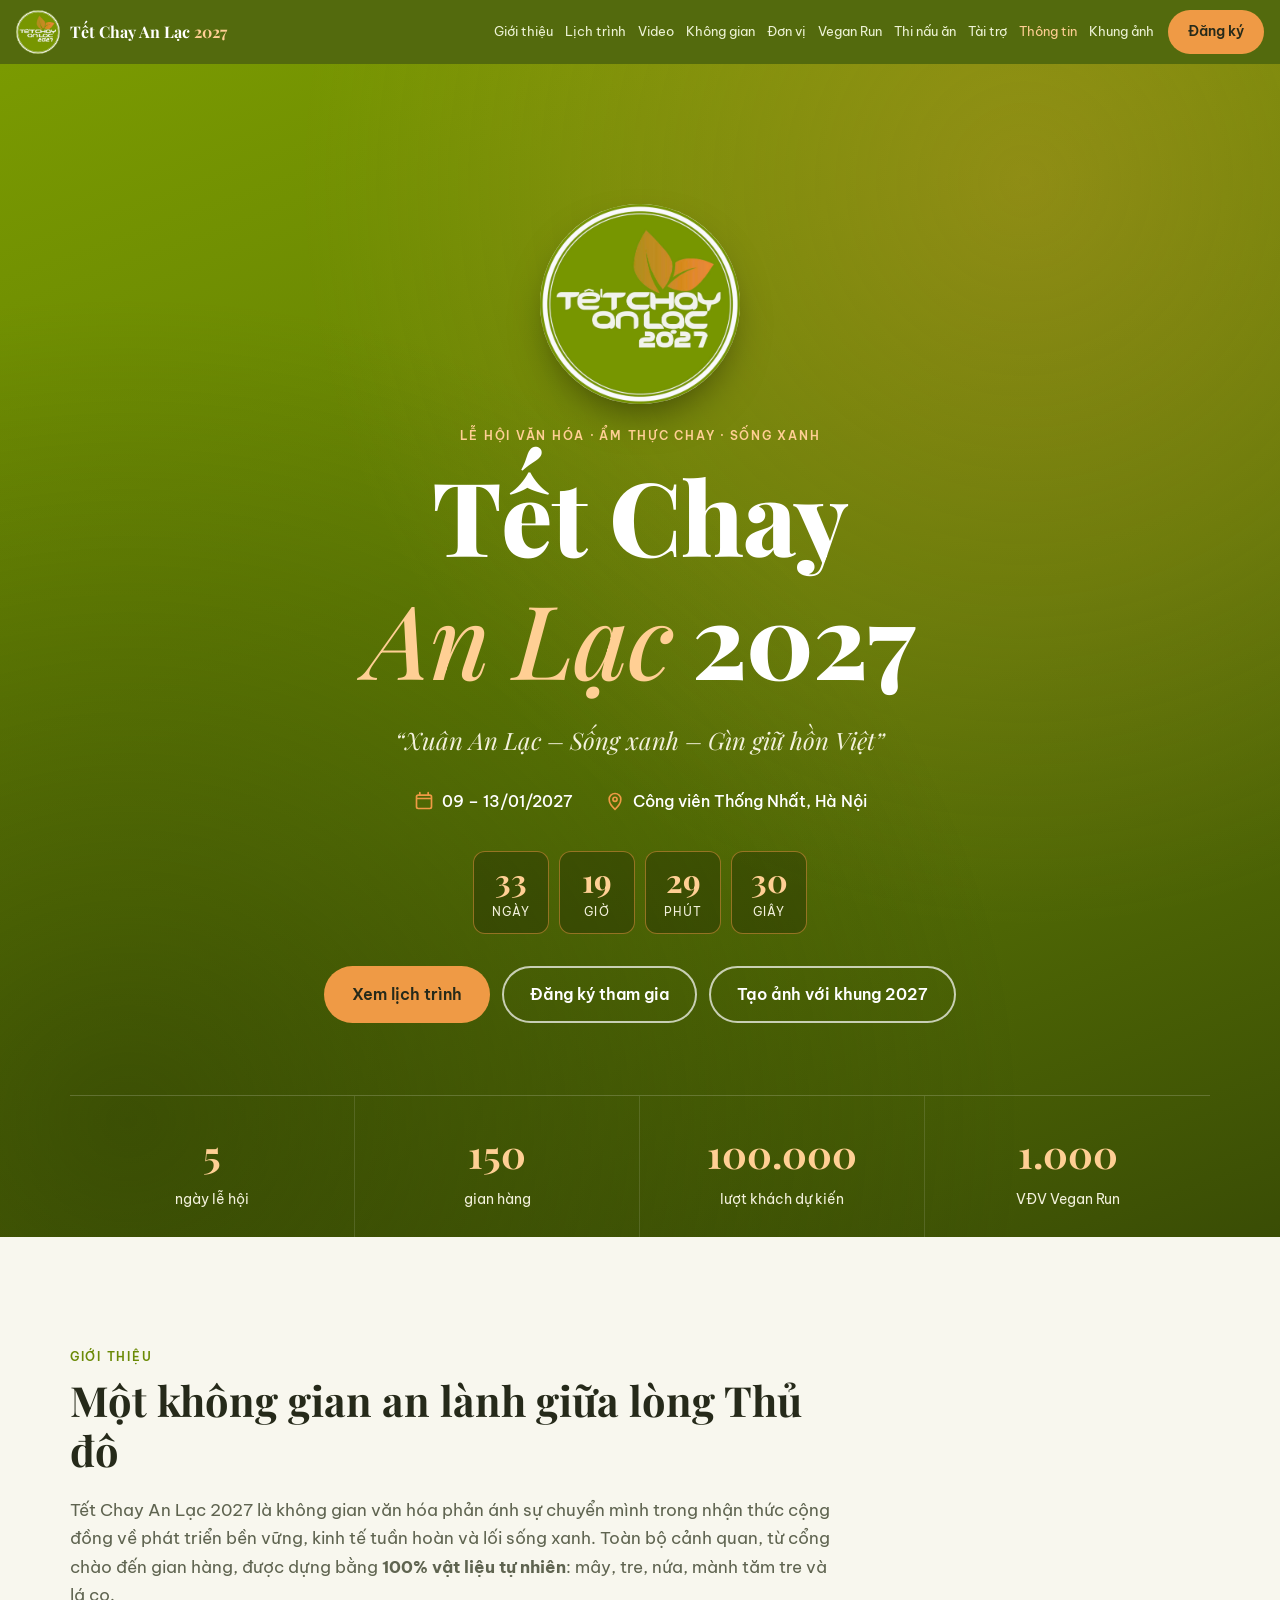
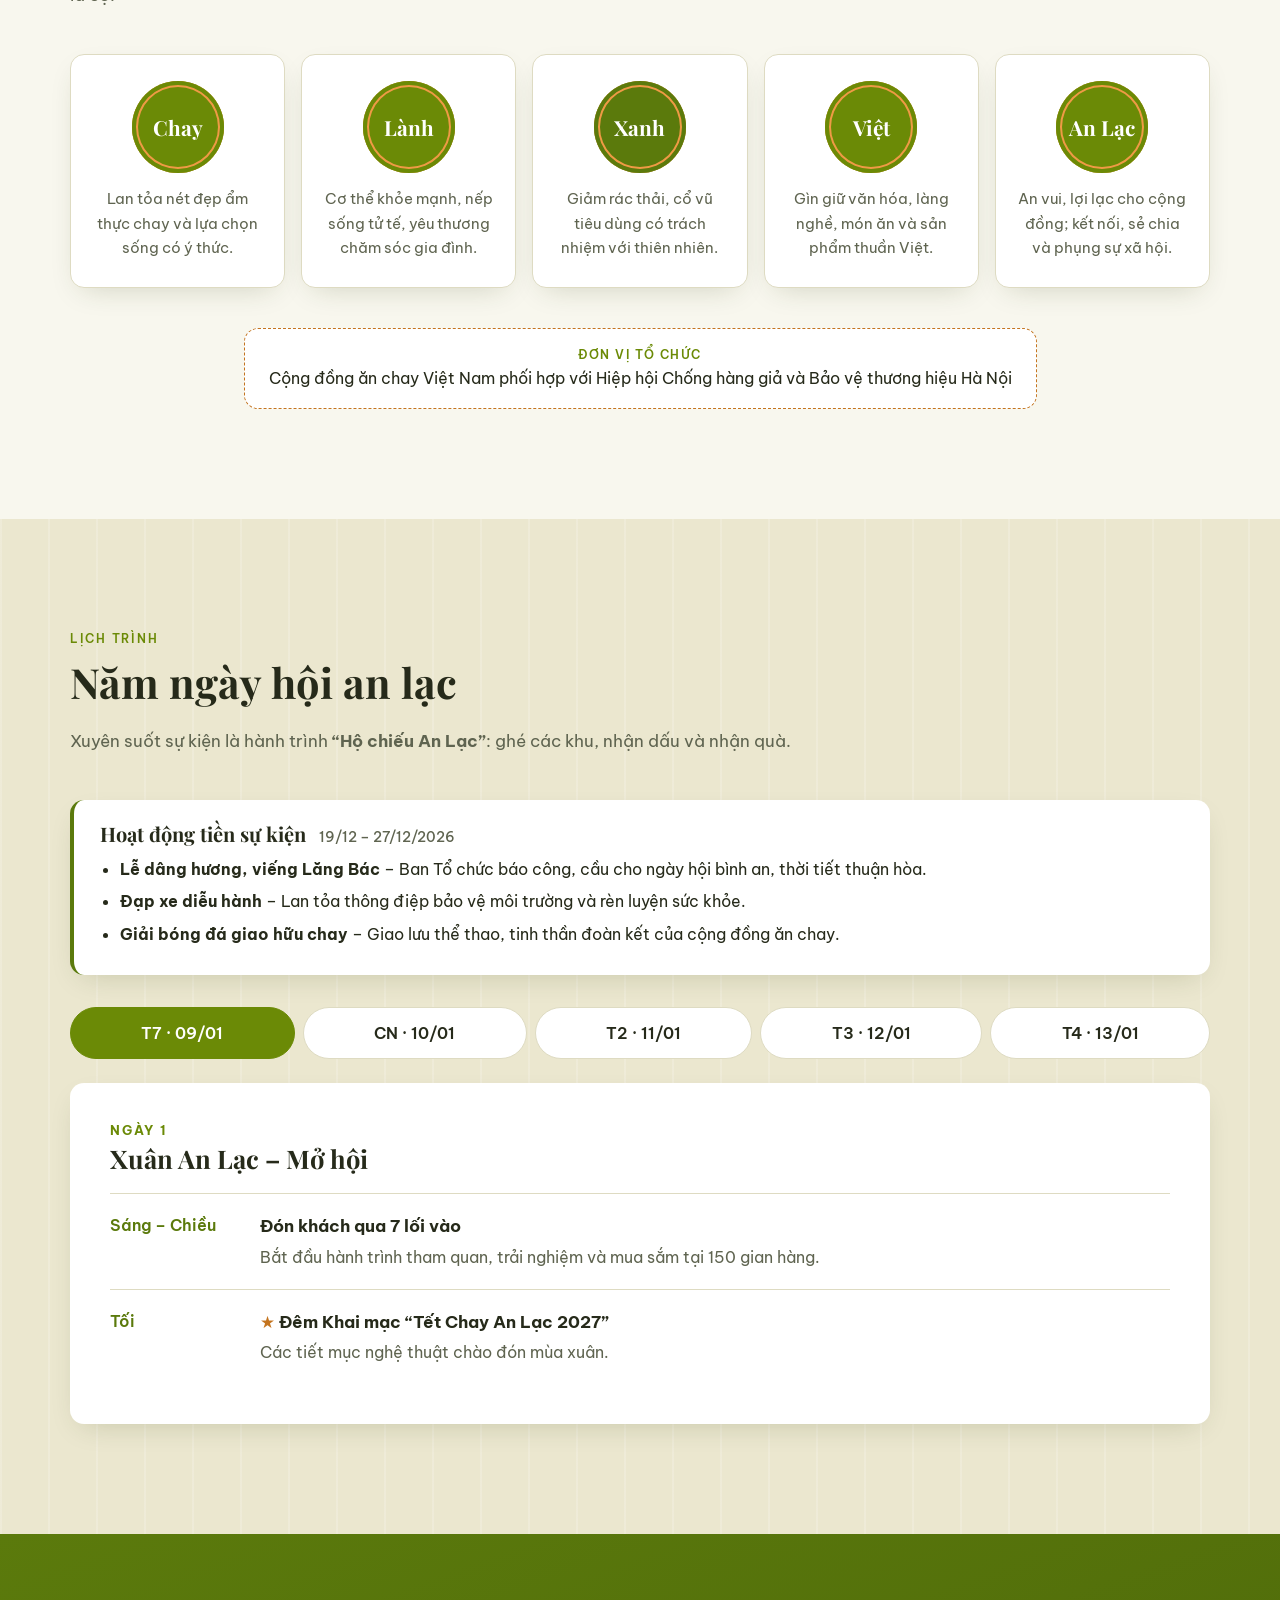
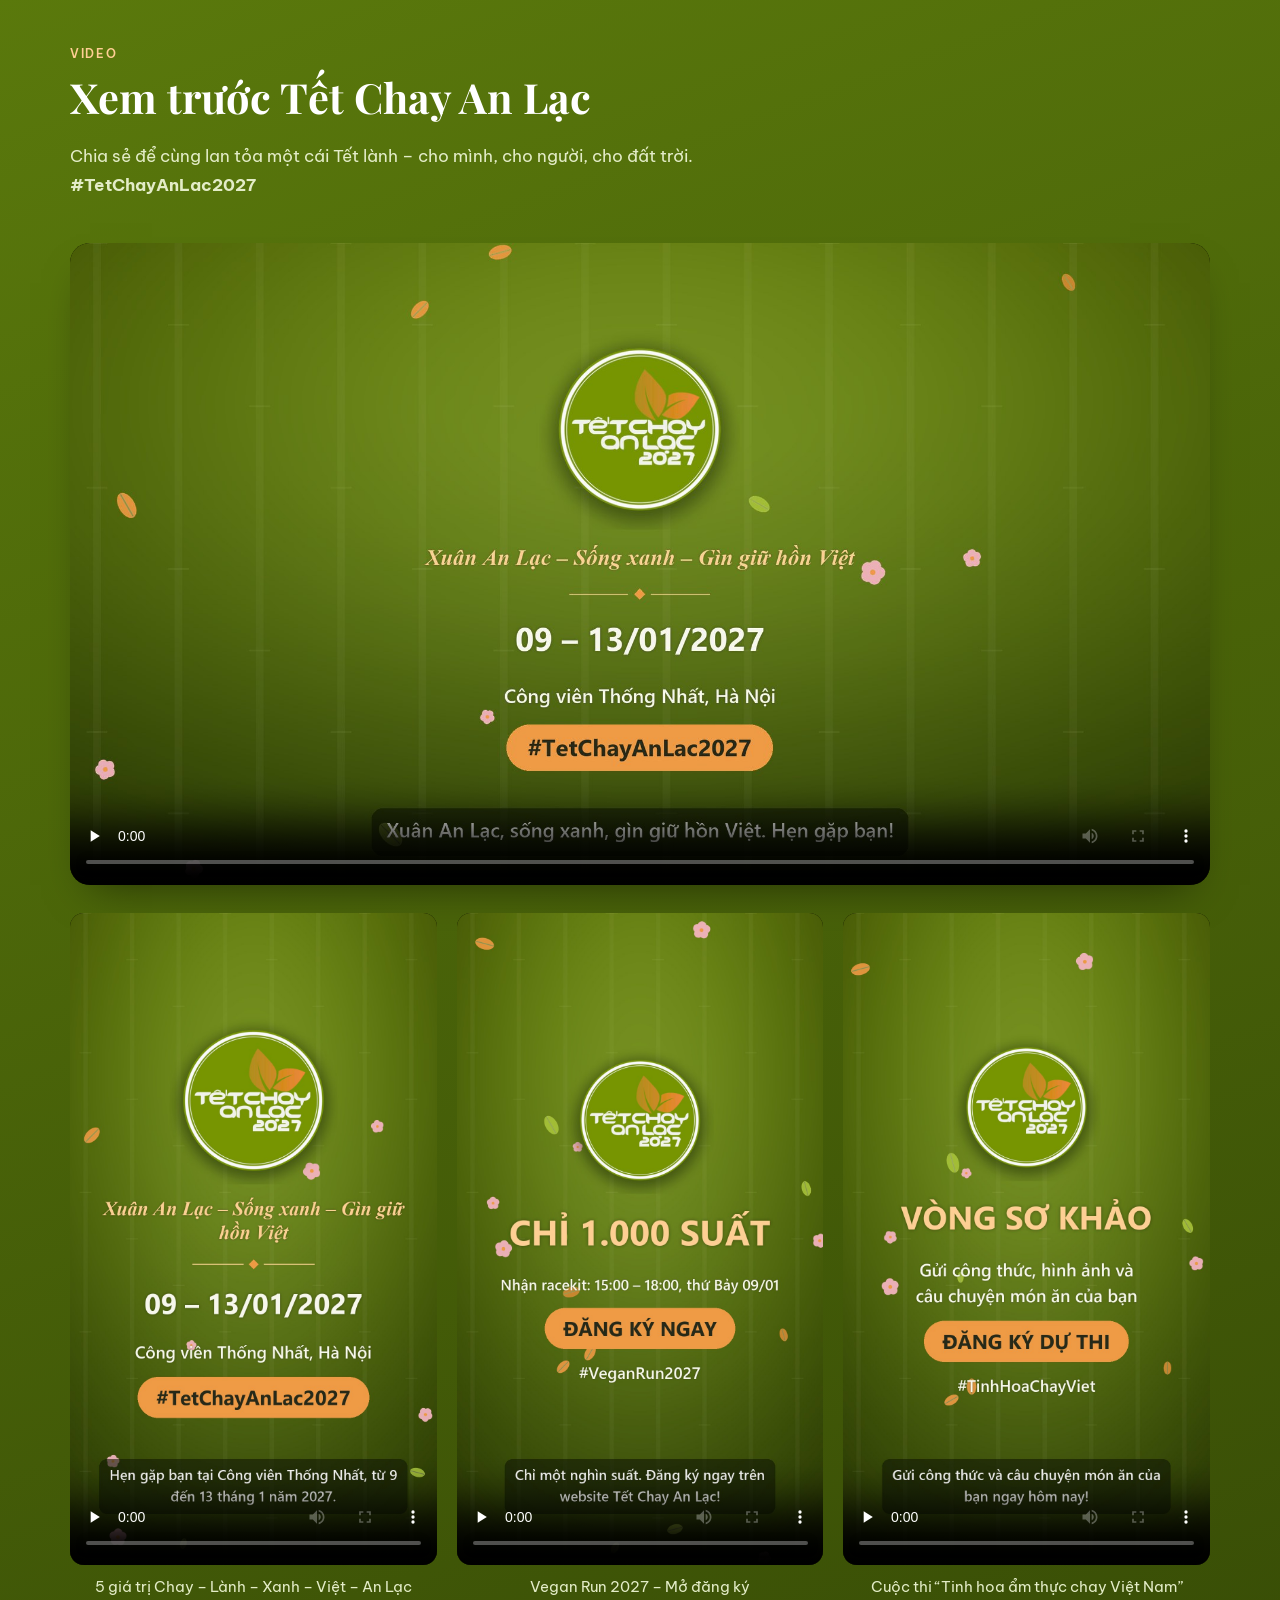
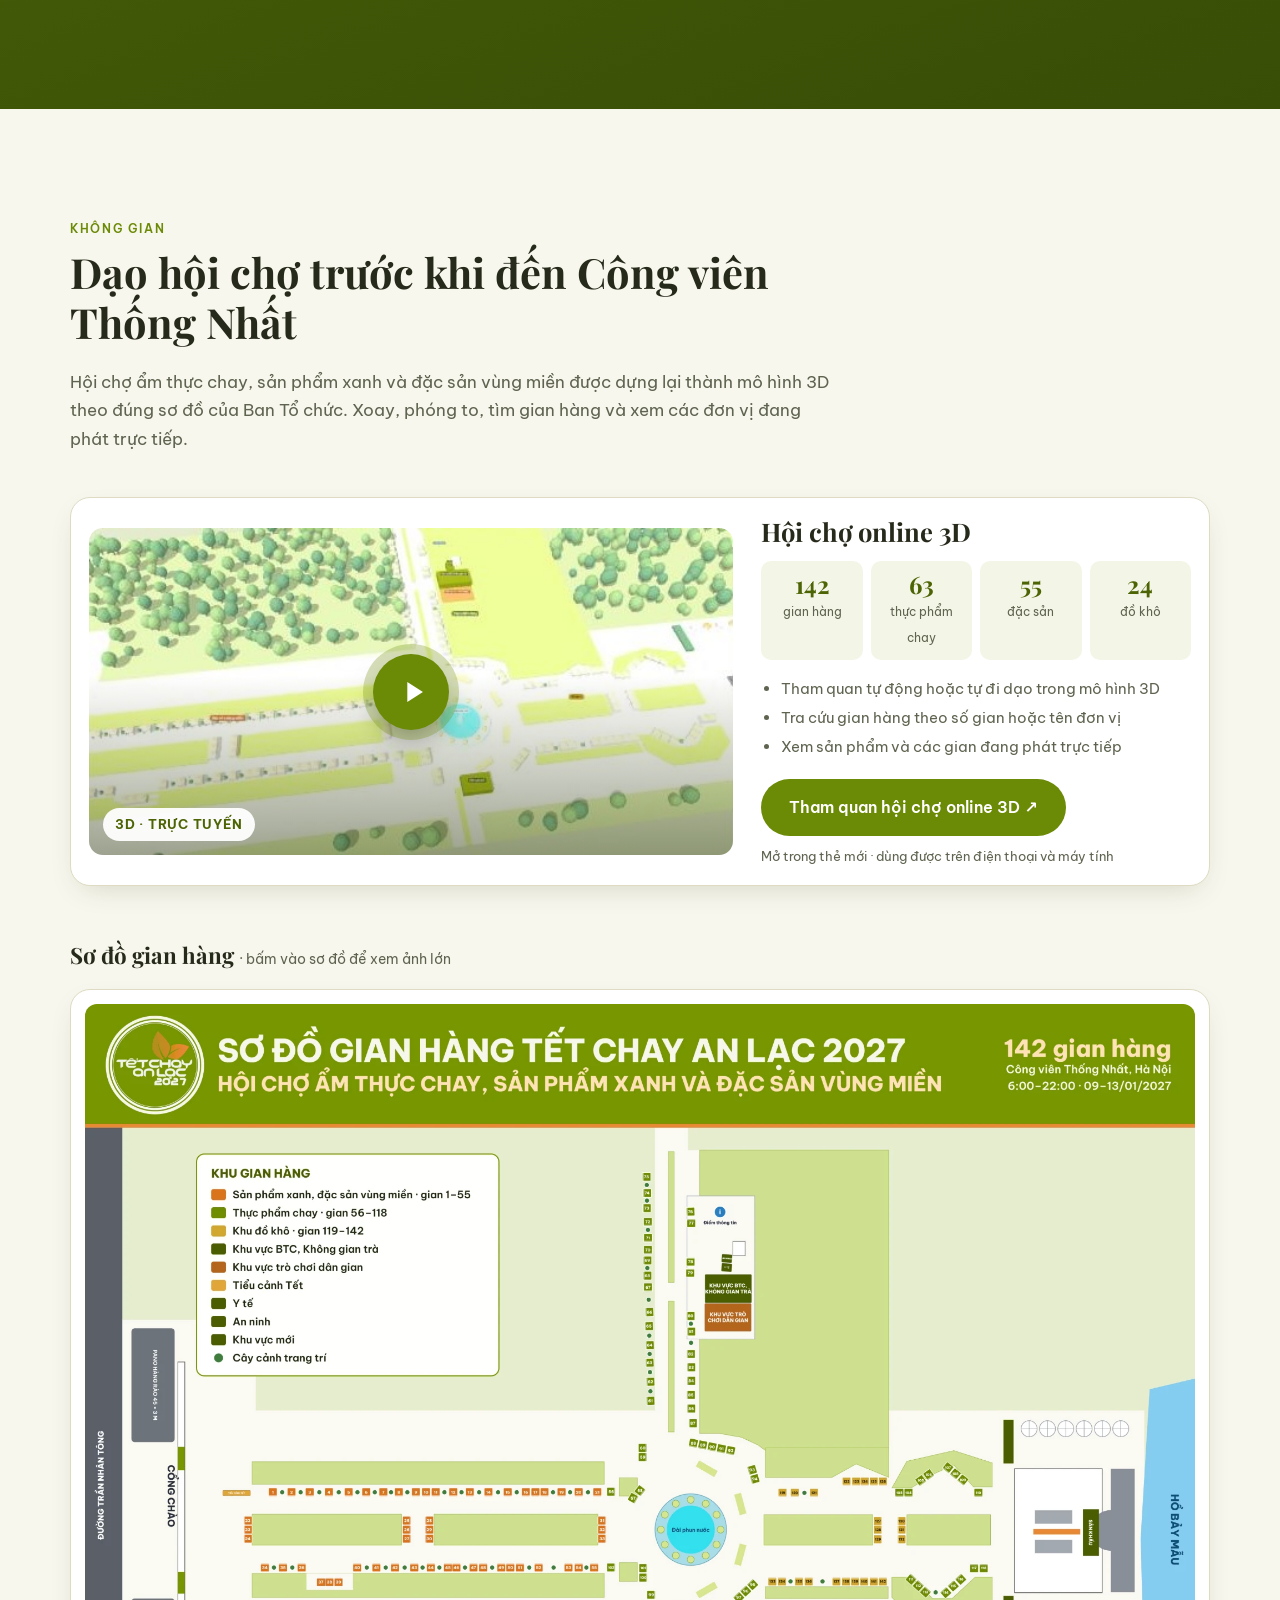
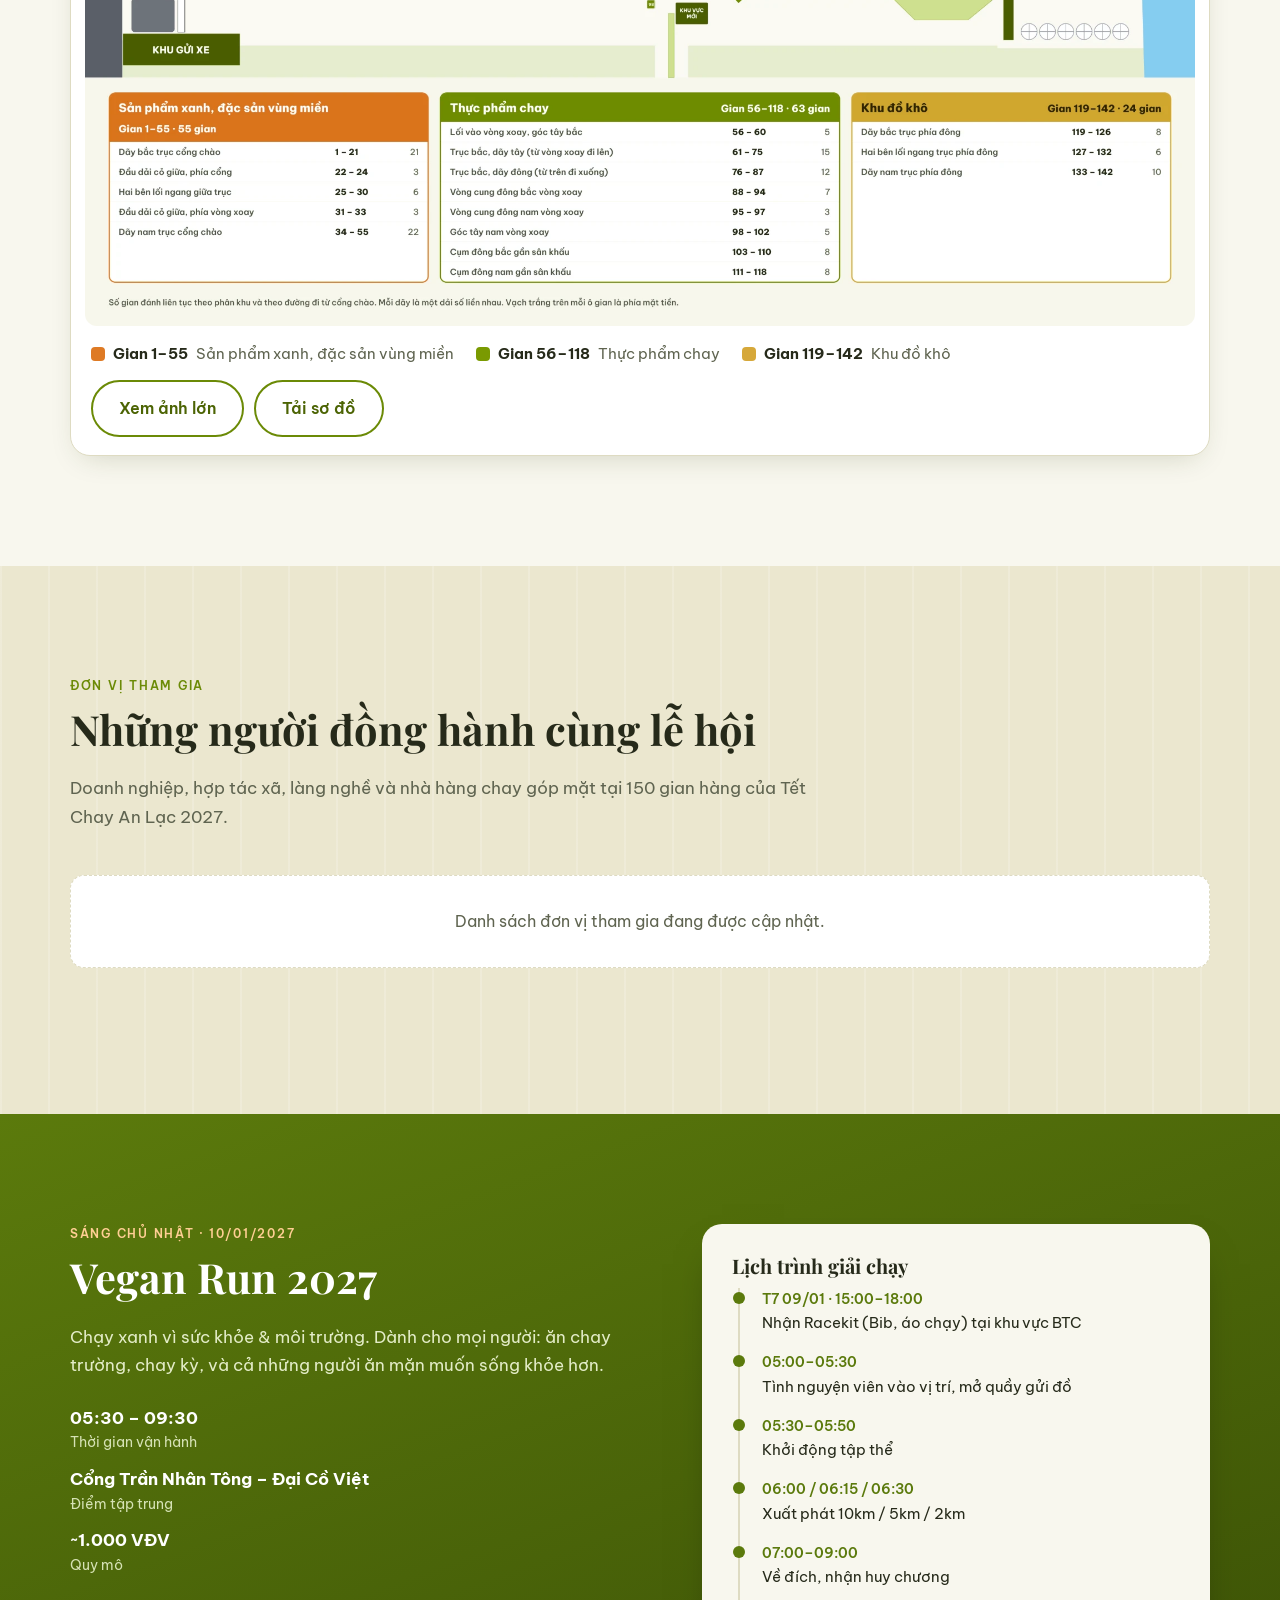
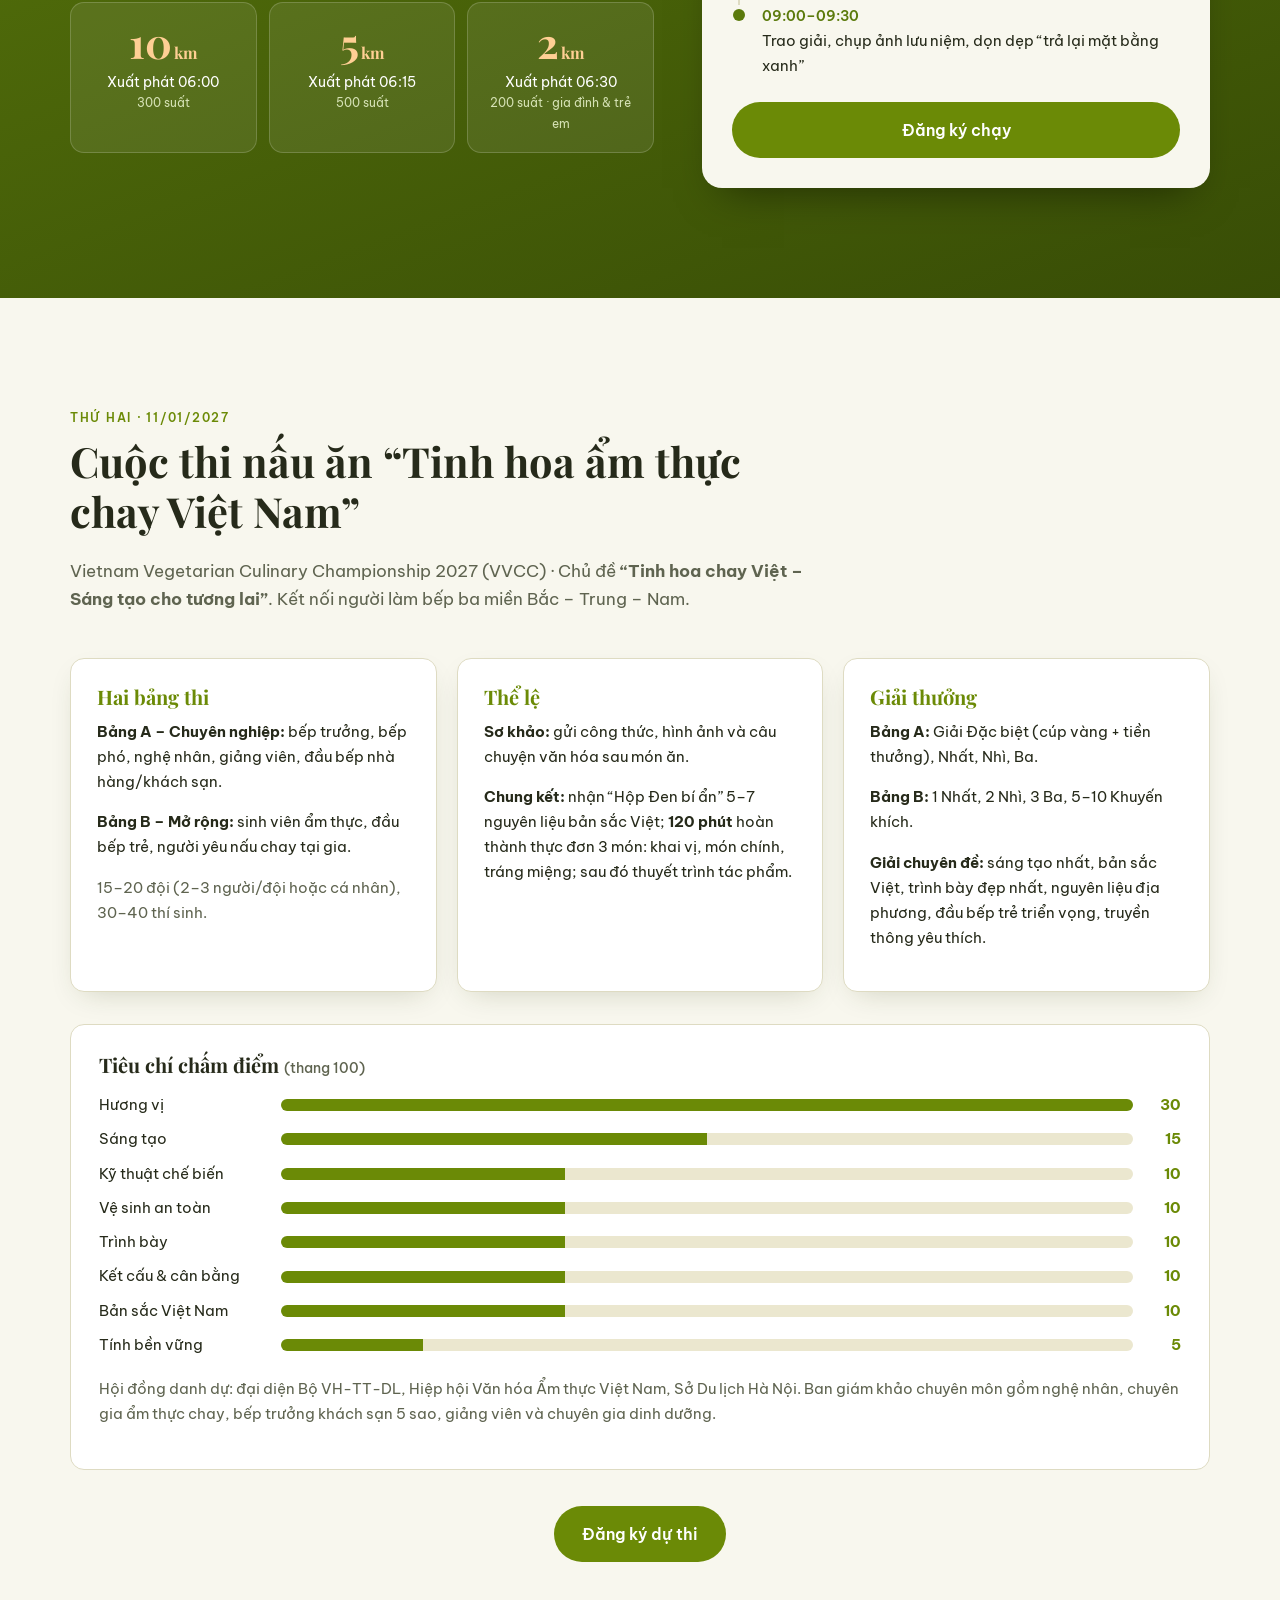
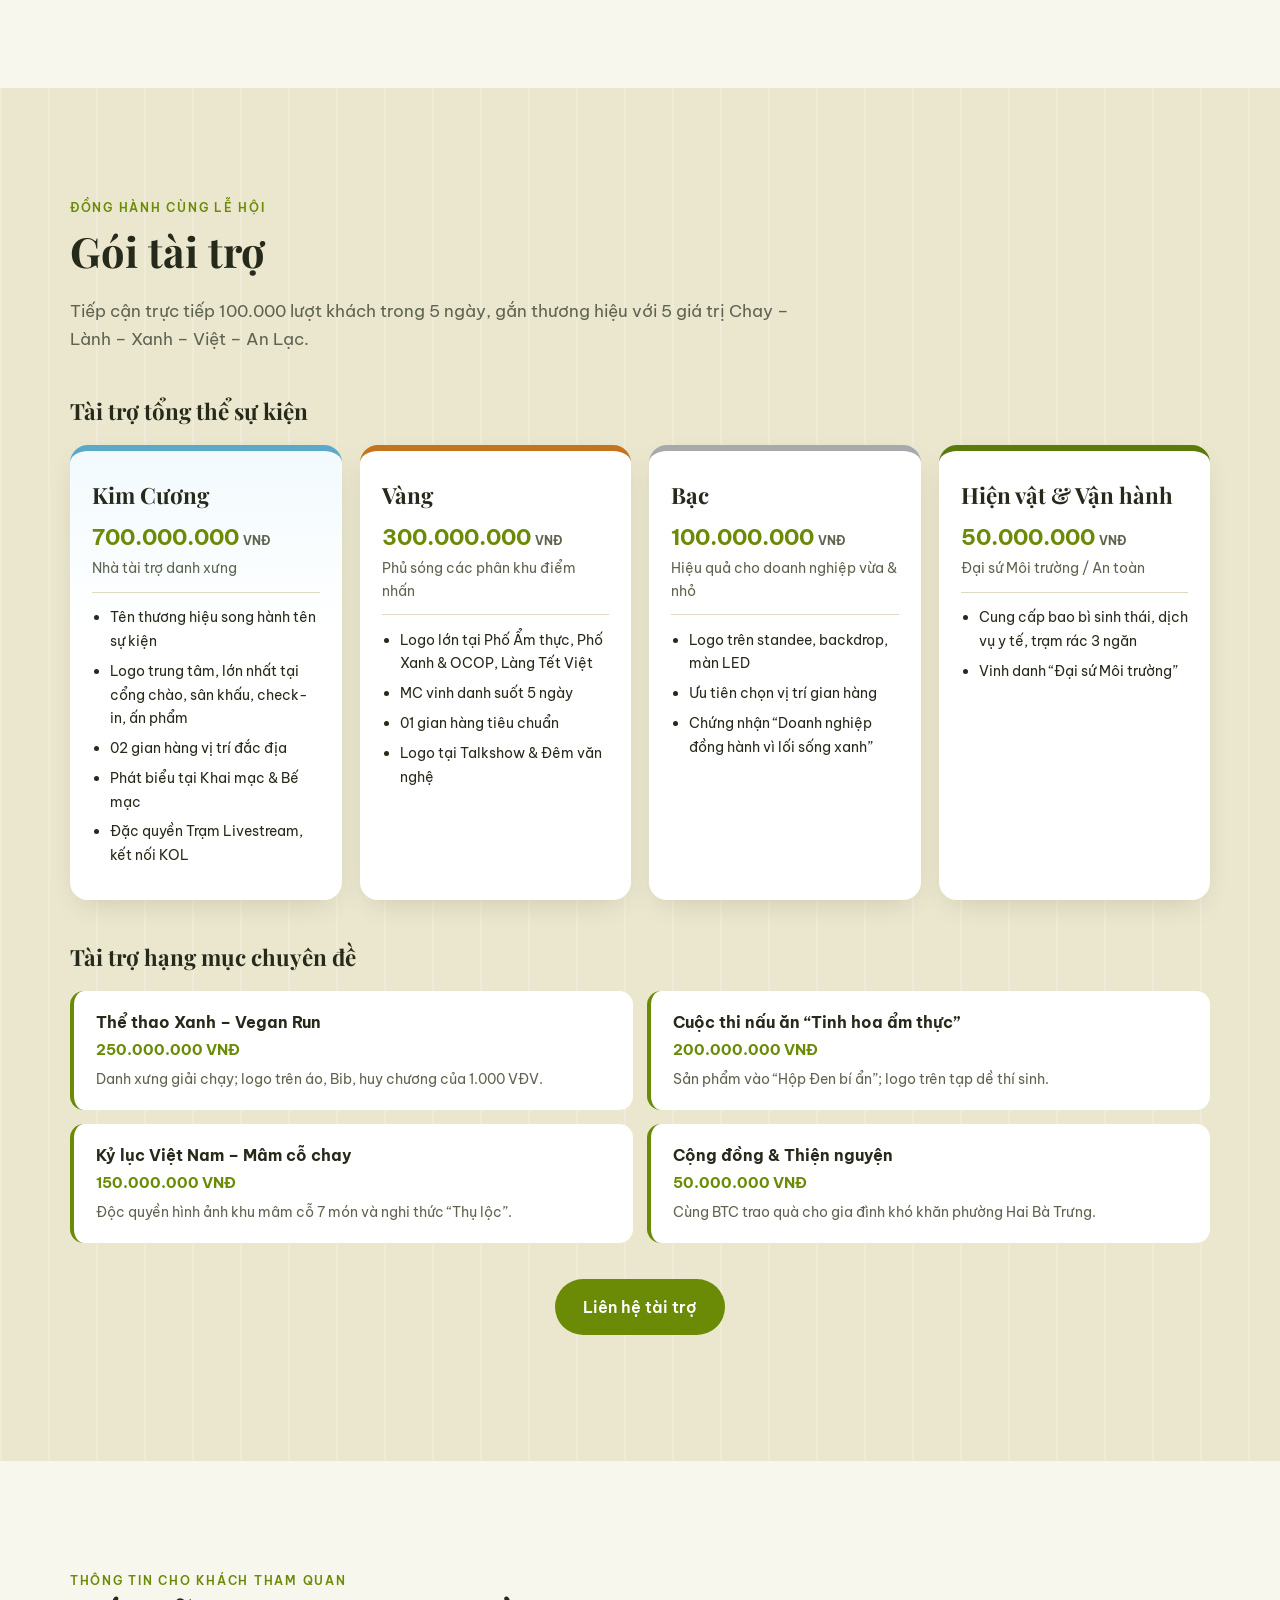
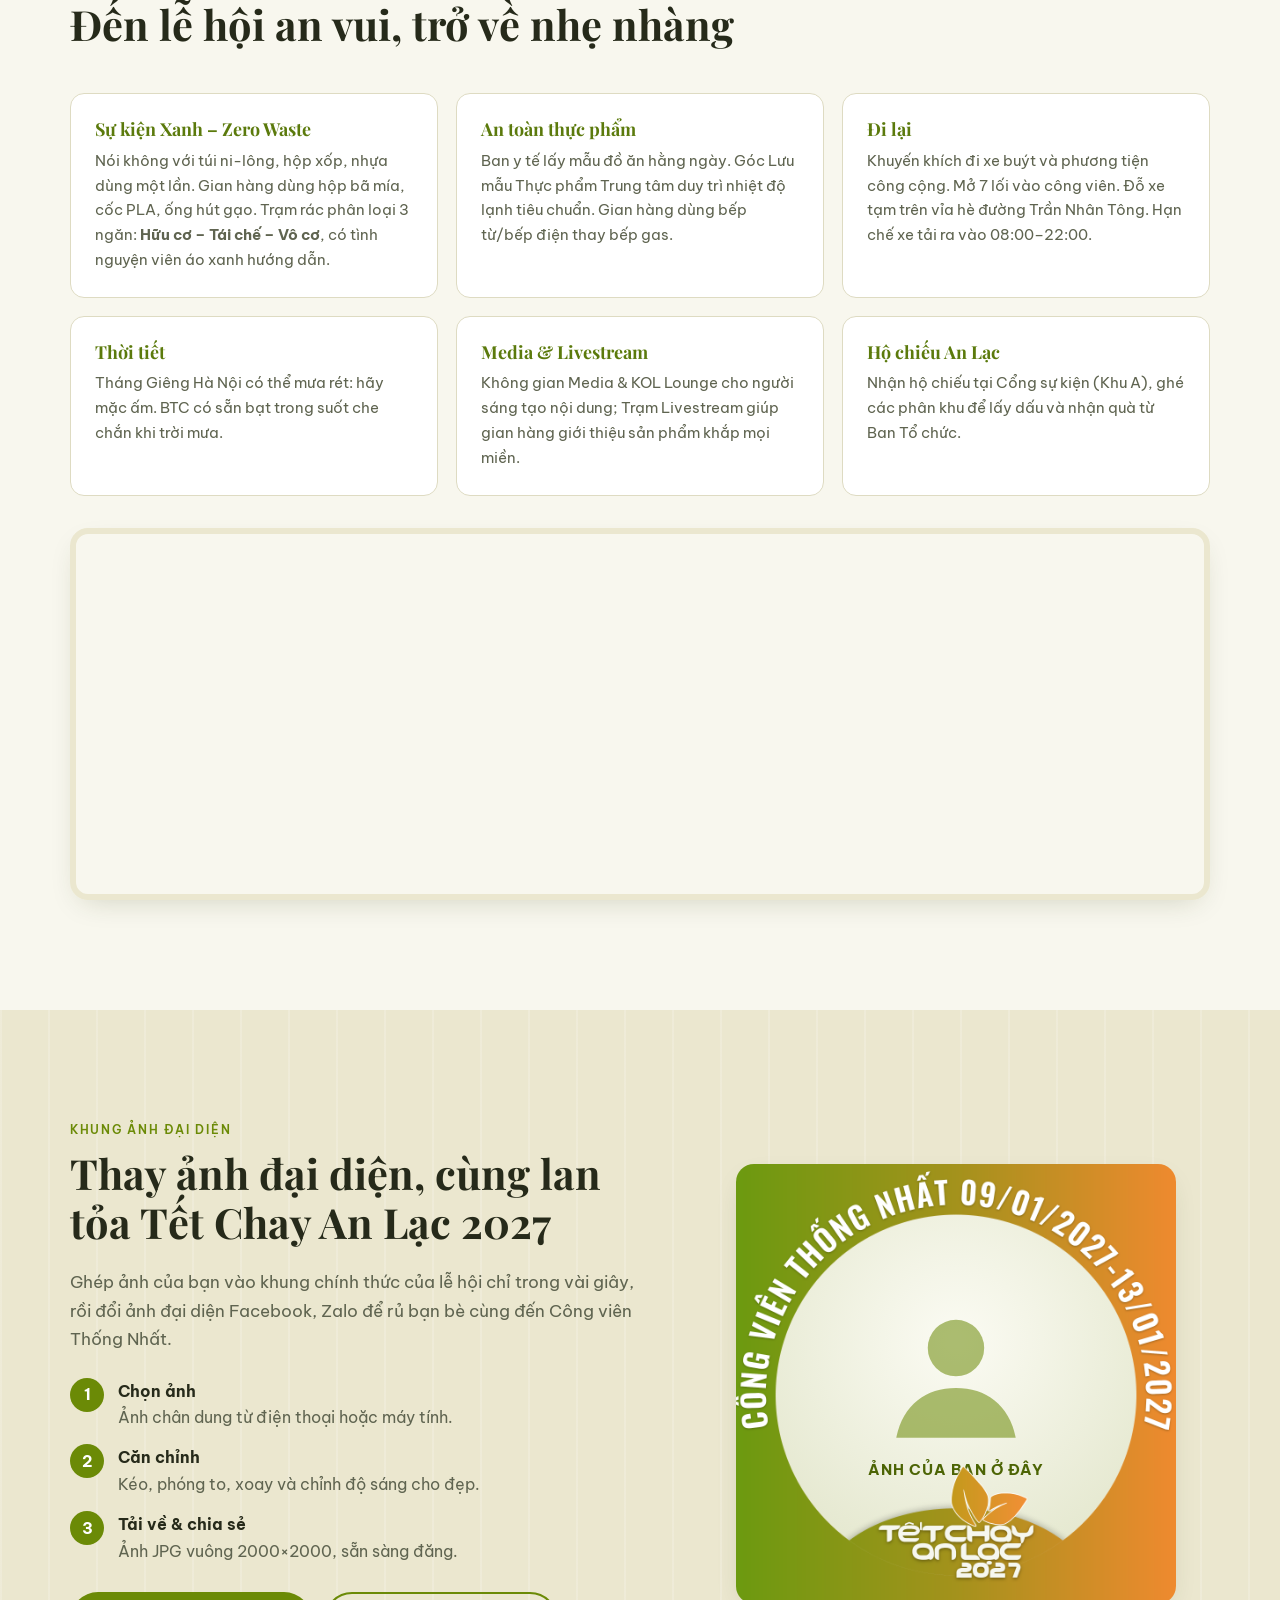
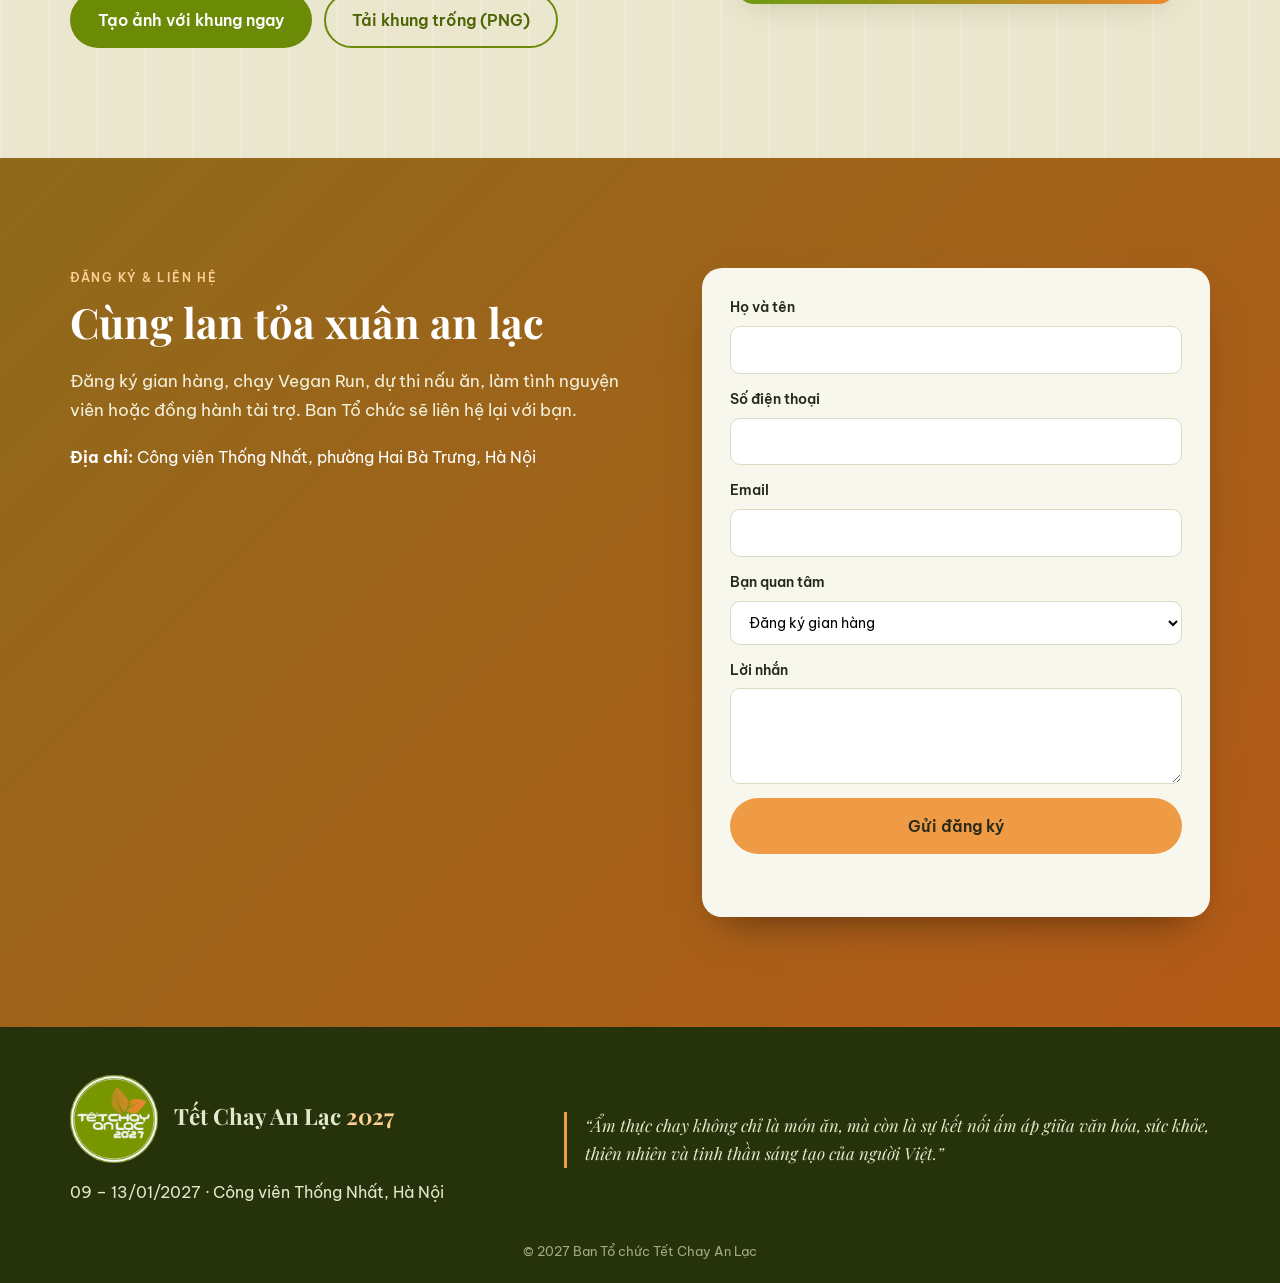
==== index.html @ bbc4c983 "Thêm phiên bản vào link CSS/JS để trình duyệt tải bản mới sau mỗi lần cập nhật" ====
<!doctype html>
<html lang="vi">
<head>
  <meta charset="utf-8">
  <meta name="viewport" content="width=device-width, initial-scale=1">
  <title>Tết Chay An Lạc 2027 – Xuân An Lạc · Sống xanh · Gìn giữ hồn Việt</title>
  <meta name="description" content="Lễ hội Tết Chay An Lạc 2027 – 09–13/01/2027 tại Công viên Thống Nhất, Hà Nội. 150 gian hàng, Vegan Run, cuộc thi nấu ăn chay, mâm cỗ chay kỷ lục và nhiều hoạt động sống xanh.">
  <meta property="og:title" content="Tết Chay An Lạc 2027">
  <meta property="og:description" content="09–13/01/2027 · Công viên Thống Nhất, Hà Nội · Xuân An Lạc – Sống xanh – Gìn giữ hồn Việt">
  <link rel="preconnect" href="https://fonts.googleapis.com">
  <link rel="preconnect" href="https://fonts.gstatic.com" crossorigin>
  <link href="https://fonts.googleapis.com/css2?family=Be+Vietnam+Pro:wght@300;400;500;600;700&family=Playfair+Display:ital,wght@0,500;0,700;0,800;1,500&display=swap" rel="stylesheet">
  <link rel="stylesheet" href="styles.css?v=20261023">
  <link rel="stylesheet" href="modules.css?v=20261023">
  <meta property="og:image" content="logo.webp">
  <meta name="theme-color" content="#4c6404">
  <link rel="icon" type="image/webp" href="logo.webp">
</head>
<body>

<header class="site-header" id="top">
  <div class="container nav-wrap">
    <a href="#top" class="brand" aria-label="Tết Chay An Lạc 2027 – về đầu trang">
      <img class="brand-mark" src="logo.webp" alt="" width="44" height="44">
      <span class="brand-text">Tết Chay An Lạc <b>2027</b></span>
    </a>
    <button class="nav-toggle" aria-expanded="false" aria-controls="main-nav" aria-label="Mở menu">
      <span></span><span></span><span></span>
    </button>
    <nav id="main-nav" class="main-nav">
      <a href="#gioi-thieu">Giới thiệu</a>
      <a href="#lich-trinh">Lịch trình</a>
      <a href="#video">Video</a>
      <a href="#khong-gian">Không gian</a>
      <a href="#don-vi">Đơn vị</a>
      <a href="#tin-tuc" id="nav-news" hidden>Tin tức</a>
      <a href="#vegan-run">Vegan Run</a>
      <a href="#nau-an">Thi nấu ăn</a>
      <a href="#tai-tro">Tài trợ</a>
      <a href="#thong-tin">Thông tin</a>
      <a href="#khung-anh">Khung ảnh</a>
      <a href="#dang-ky" class="btn btn-sm btn-accent">Đăng ký</a>
    </nav>
  </div>
</header>

<div class="announce" id="announce" hidden></div>

<main>

<!-- HERO -->
<section class="hero">
  <div class="hero-bg" aria-hidden="true">
    <span class="blossom b1"></span><span class="blossom b2"></span><span class="blossom b3"></span>
    <span class="blossom b4"></span><span class="blossom b5"></span><span class="blossom b6"></span>
  </div>
  <div class="container hero-inner">
    <img class="hero-logo" src="logo.webp" alt="Logo Tết Chay An Lạc 2027" width="200" height="200">
    <p class="eyebrow">Lễ hội văn hóa · Ẩm thực chay · Sống xanh</p>
    <h1>Tết Chay<br><em>An Lạc</em> 2027</h1>
    <p class="hero-theme">“Xuân An Lạc – Sống xanh – Gìn giữ hồn Việt”</p>
    <ul class="hero-meta">
      <li><svg viewBox="0 0 24 24" aria-hidden="true"><path d="M7 2v3M17 2v3M3 9h18M5 5h14a2 2 0 0 1 2 2v12a2 2 0 0 1-2 2H5a2 2 0 0 1-2-2V7a2 2 0 0 1 2-2z"/></svg>09 – 13/01/2027</li>
      <li><svg viewBox="0 0 24 24" aria-hidden="true"><path d="M12 22s7-6.2 7-12a7 7 0 1 0-14 0c0 5.8 7 12 7 12z"/><circle cx="12" cy="10" r="2.5"/></svg>Công viên Thống Nhất, Hà Nội</li>
    </ul>
    <div class="countdown" id="countdown" aria-live="polite">
      <div><b data-cd="d">--</b><span>ngày</span></div>
      <div><b data-cd="h">--</b><span>giờ</span></div>
      <div><b data-cd="m">--</b><span>phút</span></div>
      <div><b data-cd="s">--</b><span>giây</span></div>
    </div>
    <div class="hero-cta">
      <a href="#lich-trinh" class="btn btn-accent">Xem lịch trình</a>
      <a href="#dang-ky" class="btn btn-ghost">Đăng ký tham gia</a>
      <a href="khung-anh.html" class="btn btn-ghost">Tạo ảnh với khung 2027</a>
    </div>
  </div>
  <div class="stats container">
    <div><b>5</b><span>ngày lễ hội</span></div>
    <div><b>150</b><span>gian hàng</span></div>
    <div><b>100.000</b><span>lượt khách dự kiến</span></div>
    <div><b>1.000</b><span>VĐV Vegan Run</span></div>
  </div>
</section>

<!-- GIỚI THIỆU -->
<section id="gioi-thieu" class="section">
  <div class="container">
    <div class="section-head">
      <p class="eyebrow">Giới thiệu</p>
      <h2>Một không gian an lành giữa lòng Thủ đô</h2>
      <p class="lead">Tết Chay An Lạc 2027 là không gian văn hóa phản ánh sự chuyển mình trong nhận thức cộng đồng về phát triển bền vững, kinh tế tuần hoàn và lối sống xanh. Toàn bộ cảnh quan, từ cổng chào đến gian hàng, được dựng bằng <strong>100% vật liệu tự nhiên</strong>: mây, tre, nứa, mành tăm tre và lá cọ.</p>
    </div>

    <div class="values">
      <article class="value">
        <span class="value-char">Chay</span>
        <p>Lan tỏa nét đẹp ẩm thực chay và lựa chọn sống có ý thức.</p>
      </article>
      <article class="value">
        <span class="value-char">Lành</span>
        <p>Cơ thể khỏe mạnh, nếp sống tử tế, yêu thương chăm sóc gia đình.</p>
      </article>
      <article class="value">
        <span class="value-char">Xanh</span>
        <p>Giảm rác thải, cổ vũ tiêu dùng có trách nhiệm với thiên nhiên.</p>
      </article>
      <article class="value">
        <span class="value-char">Việt</span>
        <p>Gìn giữ văn hóa, làng nghề, món ăn và sản phẩm thuần Việt.</p>
      </article>
      <article class="value">
        <span class="value-char">An Lạc</span>
        <p>An vui, lợi lạc cho cộng đồng; kết nối, sẻ chia và phụng sự xã hội.</p>
      </article>
    </div>

    <div class="organizer">
      <p><span>Đơn vị tổ chức</span>Cộng đồng ăn chay Việt Nam phối hợp với Hiệp hội Chống hàng giả và Bảo vệ thương hiệu Hà Nội</p>
    </div>
  </div>
</section>

<!-- LỊCH TRÌNH -->
<section id="lich-trinh" class="section section-tint">
  <div class="container">
    <div class="section-head">
      <p class="eyebrow">Lịch trình</p>
      <h2>Năm ngày hội an lạc</h2>
      <p class="lead">Xuyên suốt sự kiện là hành trình <strong>“Hộ chiếu An Lạc”</strong>: ghé các khu, nhận dấu và nhận quà.</p>
    </div>

    <div class="pre-event">
      <h3>Hoạt động tiền sự kiện <small>19/12 – 27/12/2026</small></h3>
      <ul>
        <li><b>Lễ dâng hương, viếng Lăng Bác</b> – Ban Tổ chức báo công, cầu cho ngày hội bình an, thời tiết thuận hòa.</li>
        <li><b>Đạp xe diễu hành</b> – Lan tỏa thông điệp bảo vệ môi trường và rèn luyện sức khỏe.</li>
        <li><b>Giải bóng đá giao hữu chay</b> – Giao lưu thể thao, tinh thần đoàn kết của cộng đồng ăn chay.</li>
      </ul>
    </div>

    <div class="tabs" role="tablist" aria-label="Chọn ngày">
      <button role="tab" aria-selected="true" aria-controls="day1" id="tab1">T7 · 09/01</button>
      <button role="tab" aria-selected="false" aria-controls="day2" id="tab2" tabindex="-1">CN · 10/01</button>
      <button role="tab" aria-selected="false" aria-controls="day3" id="tab3" tabindex="-1">T2 · 11/01</button>
      <button role="tab" aria-selected="false" aria-controls="day4" id="tab4" tabindex="-1">T3 · 12/01</button>
      <button role="tab" aria-selected="false" aria-controls="day5" id="tab5" tabindex="-1">T4 · 13/01</button>
    </div>

    <div class="tab-panels">
      <div class="day" role="tabpanel" id="day1" aria-labelledby="tab1">
        <h3><span>Ngày 1</span>Xuân An Lạc – Mở hội</h3>
        <ol class="timeline">
          <li><time>Sáng – Chiều</time><div><b>Đón khách qua 7 lối vào</b><p>Bắt đầu hành trình tham quan, trải nghiệm và mua sắm tại 150 gian hàng.</p></div></li>
          <li class="hl"><time>Tối</time><div><b>Đêm Khai mạc “Tết Chay An Lạc 2027”</b><p>Các tiết mục nghệ thuật chào đón mùa xuân.</p></div></li>
        </ol>
      </div>
      <div class="day" role="tabpanel" id="day2" aria-labelledby="tab2" hidden>
        <h3><span>Ngày 2</span>Sức sống xanh &amp; Nét đẹp ẩm thực</h3>
        <ol class="timeline">
          <li class="hl"><time>Sáng</time><div><b>Vegan Run 2027</b><p>Chạy bộ dưới tán cây quanh Hồ Bảy Mẫu và Đảo Hòa Bình. <a href="#vegan-run">Xem chi tiết →</a></p></div></li>
          <li class="hl"><time>Chiều</time><div><b>Mâm cỗ chay quê hương khổng lồ – Kỷ lục Việt Nam</b><p>7 món thuần thực vật, sau đó là nghi thức “Thụ lộc”: chia phần ăn đến tận tay bà con.</p></div></li>
          <li><time>Tối</time><div><b>Talkshow “Ăn chay sống khỏe giữa đời thường”</b><p>Trò chuyện gần gũi cùng khách mời.</p></div></li>
        </ol>
      </div>
      <div class="day" role="tabpanel" id="day3" aria-labelledby="tab3" hidden>
        <h3><span>Ngày 3</span>Tinh hoa ẩm thực &amp; Hồn Việt</h3>
        <ol class="timeline">
          <li class="hl"><time>Sáng – Chiều</time><div><b>Cuộc thi nấu ăn “Tinh hoa ẩm thực chay Việt Nam”</b><p>Các đầu bếp sáng tạo hương vị và màu sắc món chay. <a href="#nau-an">Xem thể lệ →</a></p></div></li>
          <li><time>Tối</time><div><b>Đêm văn nghệ truyền thống</b><p>Thanh âm dân tộc và vẻ đẹp văn hóa dân gian.</p></div></li>
        </ol>
      </div>
      <div class="day" role="tabpanel" id="day4" aria-labelledby="tab4" hidden>
        <h3><span>Ngày 4</span>Ươm mầm An Lạc &amp; Gìn giữ môi trường</h3>
        <ol class="timeline">
          <li class="hl"><time>Cả ngày</time><div><b>Chuỗi hoạt động “Sống xanh”</b><p>Ươm mầm an lạc, phát động trồng cây, hướng dẫn phân loại rác tại nhà, <strong>đổi rác lấy cây</strong> và nhiều hành động thiết thực vì môi trường.</p></div></li>
        </ol>
      </div>
      <div class="day" role="tabpanel" id="day5" aria-labelledby="tab5" hidden>
        <h3><span>Ngày 5</span>Tri ân &amp; Bế mạc</h3>
        <ol class="timeline">
          <li><time>Sáng – Chiều</time><div><b>Hoạt động thiện nguyện</b><p>Trao quà thiết thực tới các gia đình có hoàn cảnh khó khăn trên địa bàn phường Hai Bà Trưng.</p></div></li>
          <li class="hl"><time>Tối</time><div><b>Lễ Bế mạc</b><p>Tri ân những người đồng hành, khép lại sự kiện trong an vui.</p></div></li>
        </ol>
      </div>
    </div>
  </div>
</section>

<!-- VIDEO -->
<section id="video" class="section section-forest">
  <div class="container">
    <div class="section-head">
      <p class="eyebrow">Video</p>
      <h2>Xem trước Tết Chay An Lạc</h2>
      <p class="lead">Chia sẻ để cùng lan tỏa một cái Tết lành – cho mình, cho người, cho đất trời. <b>#TetChayAnLac2027</b></p>
    </div>
    <div class="video-feature">
      <video controls preload="none" playsinline poster="video/v01-teaser-mot-cai-tet-lanh-ngang-16x9.jpg">
        <source src="video/v01-teaser-mot-cai-tet-lanh-ngang-16x9.mp4" type="video/mp4">
      </video>
    </div>
    <div class="video-grid">
      <figure>
        <video controls preload="none" playsinline poster="video/v02-5-gia-tri-doc-9x16.jpg">
          <source src="video/v02-5-gia-tri-doc-9x16.mp4" type="video/mp4">
        </video>
        <figcaption>5 giá trị Chay – Lành – Xanh – Việt – An Lạc</figcaption>
      </figure>
      <figure>
        <video controls preload="none" playsinline poster="video/v03-vegan-run-2027-doc-9x16.jpg">
          <source src="video/v03-vegan-run-2027-doc-9x16.mp4" type="video/mp4">
        </video>
        <figcaption>Vegan Run 2027 – Mở đăng ký</figcaption>
      </figure>
      <figure>
        <video controls preload="none" playsinline poster="video/v04-cuoc-thi-tinh-hoa-am-thuc-chay-doc-9x16.jpg">
          <source src="video/v04-cuoc-thi-tinh-hoa-am-thuc-chay-doc-9x16.mp4" type="video/mp4">
        </video>
        <figcaption>Cuộc thi “Tinh hoa ẩm thực chay Việt Nam”</figcaption>
      </figure>
    </div>
  </div>
</section>

<!-- KHÔNG GIAN -->
<section id="khong-gian" class="section">
  <div class="container">
    <div class="section-head">
      <p class="eyebrow">Không gian</p>
      <h2>Dạo hội chợ trước khi đến Công viên Thống Nhất</h2>
      <p class="lead">Hội chợ ẩm thực chay, sản phẩm xanh và đặc sản vùng miền được dựng lại thành mô hình 3D theo đúng sơ đồ của Ban Tổ chức. Xoay, phóng to, tìm gian hàng và xem các đơn vị đang phát trực tiếp.</p>
    </div>

    <div class="fair3d">
      <a class="fair3d-visual" href="https://claude.ai/artifact/EGjCmLx2ohKbTqMDGycZGK" target="_blank" rel="noopener" aria-label="Mở hội chợ online 3D (mở trong thẻ mới)">
        <img src="img/hoi-cho-3d.jpg" alt="Mô hình 3D khu hội chợ tại Công viên Thống Nhất: các dãy gian hàng quanh đài phun nước giữa hàng cây xanh" width="544" height="276" loading="lazy">
        <span class="fair3d-play" aria-hidden="true">
          <svg viewBox="0 0 24 24"><path d="M8 5v14l11-7z"/></svg>
        </span>
        <span class="fair3d-badge">3D · Trực tuyến</span>
      </a>
      <div class="fair3d-info">
        <h3>Hội chợ online 3D</h3>
        <ul class="fair3d-stats">
          <li><b>142</b><span>gian hàng</span></li>
          <li><b>63</b><span>thực phẩm chay</span></li>
          <li><b>55</b><span>đặc sản</span></li>
          <li><b>24</b><span>đồ khô</span></li>
        </ul>
        <ul class="fair3d-features">
          <li>Tham quan tự động hoặc tự đi dạo trong mô hình 3D</li>
          <li>Tra cứu gian hàng theo số gian hoặc tên đơn vị</li>
          <li>Xem sản phẩm và các gian đang phát trực tiếp</li>
        </ul>
        <a href="https://claude.ai/artifact/EGjCmLx2ohKbTqMDGycZGK" target="_blank" rel="noopener" class="btn btn-primary">Tham quan hội chợ online 3D ↗</a>
        <p class="fair3d-note">Mở trong thẻ mới · dùng được trên điện thoại và máy tính</p>
      </div>
    </div>

    <h3 class="sub-head zones-title">Sơ đồ gian hàng <small>· bấm vào sơ đồ để xem ảnh lớn</small></h3>
    <figure class="booth-map">
      <a href="img/so-do-gian-hang-2027.webp" target="_blank" rel="noopener" class="booth-map-link" aria-label="Mở sơ đồ gian hàng cỡ lớn (thẻ mới)">
        <img src="img/so-do-gian-hang-2027.webp" width="2000" height="1661" loading="lazy"
          alt="Sơ đồ 142 gian hàng Tết Chay An Lạc 2027 tại Công viên Thống Nhất. Gian 1–55 (sản phẩm xanh, đặc sản vùng miền) dọc trục cổng chào từ đường Trần Nhân Tông; gian 56–118 (thực phẩm chay) quanh vòng xoay đài phun nước và trục phía bắc; gian 119–142 (đồ khô) ở trục phía đông gần sân khấu và Hồ Bảy Mẫu. Có khu BTC – không gian trà, khu trò chơi dân gian, điểm thông tin, khu gửi xe.">
      </a>
      <figcaption>
        <ul class="booth-legend">
          <li><i style="background:#de7a24"></i><b>Gian 1–55</b> Sản phẩm xanh, đặc sản vùng miền</li>
          <li><i style="background:#7a9a01"></i><b>Gian 56–118</b> Thực phẩm chay</li>
          <li><i style="background:#d6a83a"></i><b>Gian 119–142</b> Khu đồ khô</li>
        </ul>
        <div class="booth-actions">
          <a href="img/so-do-gian-hang-2027.webp" target="_blank" rel="noopener" class="btn btn-outline">Xem ảnh lớn</a>
          <a href="img/so-do-gian-hang-2027.webp" download="so-do-gian-hang-tet-chay-an-lac-2027.webp" class="btn btn-outline">Tải sơ đồ</a>
        </div>
      </figcaption>
    </figure>
  </div>
</section>

<!-- ĐƠN VỊ THAM GIA -->
<section id="don-vi" class="section section-tint">
  <div class="container">
    <div class="section-head">
      <p class="eyebrow">Đơn vị tham gia</p>
      <h2>Những người đồng hành cùng lễ hội</h2>
      <p class="lead">Doanh nghiệp, hợp tác xã, làng nghề và nhà hàng chay góp mặt tại 150 gian hàng của Tết Chay An Lạc 2027.</p>
    </div>
    <div class="units-tools">
      <input type="search" id="unit-search" placeholder="Tìm đơn vị, sản phẩm…" aria-label="Tìm đơn vị tham gia">
      <div class="unit-filters" id="unit-filters" role="group" aria-label="Lọc theo ngành nghề"></div>
    </div>
    <p class="units-count" id="units-count"></p>
    <div class="units-grid" id="units-grid"></div>
    <p class="units-empty" id="units-empty">Danh sách đơn vị tham gia đang được cập nhật.</p>
    <p class="center"><button type="button" class="btn btn-outline" id="units-more" hidden>Xem thêm đơn vị</button></p>
  </div>
  <dialog class="unit-dialog" id="unit-dialog" aria-labelledby="ud-name">
    <button type="button" class="ud-close" aria-label="Đóng">×</button>
    <div id="ud-body"></div>
  </dialog>
</section>

<!-- VEGAN RUN -->
<section id="vegan-run" class="section section-forest">
  <div class="container">
    <div class="split">
      <div>
        <p class="eyebrow">Sáng Chủ Nhật · 10/01/2027</p>
        <h2>Vegan Run 2027</h2>
        <p class="lead">Chạy xanh vì sức khỏe &amp; môi trường. Dành cho mọi người: ăn chay trường, chay kỳ, và cả những người ăn mặn muốn sống khỏe hơn.</p>
        <ul class="facts">
          <li><b>05:30 – 09:30</b>Thời gian vận hành</li>
          <li><b>Cổng Trần Nhân Tông – Đại Cồ Việt</b>Điểm tập trung</li>
          <li><b>~1.000 VĐV</b>Quy mô</li>
        </ul>
        <div class="distances">
          <div><b>10<small>km</small></b><span>Xuất phát 06:00</span><em>300 suất</em></div>
          <div><b>5<small>km</small></b><span>Xuất phát 06:15</span><em>500 suất</em></div>
          <div><b>2<small>km</small></b><span>Xuất phát 06:30</span><em>200 suất · gia đình &amp; trẻ em</em></div>
        </div>
      </div>
      <div class="card-light">
        <h3>Lịch trình giải chạy</h3>
        <ol class="mini-timeline">
          <li><time>T7 09/01 · 15:00–18:00</time>Nhận Racekit (Bib, áo chạy) tại khu vực BTC</li>
          <li><time>05:00–05:30</time>Tình nguyện viên vào vị trí, mở quầy gửi đồ</li>
          <li><time>05:30–05:50</time>Khởi động tập thể</li>
          <li><time>06:00 / 06:15 / 06:30</time>Xuất phát 10km / 5km / 2km</li>
          <li><time>07:00–09:00</time>Về đích, nhận huy chương</li>
          <li><time>09:00–09:30</time>Trao giải, chụp ảnh lưu niệm, dọn dẹp “trả lại mặt bằng xanh”</li>
        </ol>
        <a href="#dang-ky" class="btn btn-primary btn-block" data-interest="vegan-run">Đăng ký chạy</a>
      </div>
    </div>
  </div>
</section>

<!-- NẤU ĂN -->
<section id="nau-an" class="section">
  <div class="container">
    <div class="section-head">
      <p class="eyebrow">Thứ Hai · 11/01/2027</p>
      <h2>Cuộc thi nấu ăn “Tinh hoa ẩm thực chay Việt Nam”</h2>
      <p class="lead">Vietnam Vegetarian Culinary Championship 2027 (VVCC) · Chủ đề <strong>“Tinh hoa chay Việt – Sáng tạo cho tương lai”</strong>. Kết nối người làm bếp ba miền Bắc – Trung – Nam.</p>
    </div>

    <div class="grid-3">
      <article class="card">
        <h3>Hai bảng thi</h3>
        <p><b>Bảng A – Chuyên nghiệp:</b> bếp trưởng, bếp phó, nghệ nhân, giảng viên, đầu bếp nhà hàng/khách sạn.</p>
        <p><b>Bảng B – Mở rộng:</b> sinh viên ẩm thực, đầu bếp trẻ, người yêu nấu chay tại gia.</p>
        <p class="muted">15–20 đội (2–3 người/đội hoặc cá nhân), 30–40 thí sinh.</p>
      </article>
      <article class="card">
        <h3>Thể lệ</h3>
        <p><b>Sơ khảo:</b> gửi công thức, hình ảnh và câu chuyện văn hóa sau món ăn.</p>
        <p><b>Chung kết:</b> nhận “Hộp Đen bí ẩn” 5–7 nguyên liệu bản sắc Việt; <b>120 phút</b> hoàn thành thực đơn 3 món: khai vị, món chính, tráng miệng; sau đó thuyết trình tác phẩm.</p>
      </article>
      <article class="card">
        <h3>Giải thưởng</h3>
        <p><b>Bảng A:</b> Giải Đặc biệt (cúp vàng + tiền thưởng), Nhất, Nhì, Ba.</p>
        <p><b>Bảng B:</b> 1 Nhất, 2 Nhì, 3 Ba, 5–10 Khuyến khích.</p>
        <p><b>Giải chuyên đề:</b> sáng tạo nhất, bản sắc Việt, trình bày đẹp nhất, nguyên liệu địa phương, đầu bếp trẻ triển vọng, truyền thông yêu thích.</p>
      </article>
    </div>

    <div class="scoring">
      <h3>Tiêu chí chấm điểm <small>(thang 100)</small></h3>
      <div class="bars">
        <div class="bar" style="--v:30"><span>Hương vị</span><b>30</b></div>
        <div class="bar" style="--v:15"><span>Sáng tạo</span><b>15</b></div>
        <div class="bar" style="--v:10"><span>Kỹ thuật chế biến</span><b>10</b></div>
        <div class="bar" style="--v:10"><span>Vệ sinh an toàn</span><b>10</b></div>
        <div class="bar" style="--v:10"><span>Trình bày</span><b>10</b></div>
        <div class="bar" style="--v:10"><span>Kết cấu &amp; cân bằng</span><b>10</b></div>
        <div class="bar" style="--v:10"><span>Bản sắc Việt Nam</span><b>10</b></div>
        <div class="bar" style="--v:5"><span>Tính bền vững</span><b>5</b></div>
      </div>
      <p class="muted">Hội đồng danh dự: đại diện Bộ VH-TT-DL, Hiệp hội Văn hóa Ẩm thực Việt Nam, Sở Du lịch Hà Nội. Ban giám khảo chuyên môn gồm nghệ nhân, chuyên gia ẩm thực chay, bếp trưởng khách sạn 5 sao, giảng viên và chuyên gia dinh dưỡng.</p>
    </div>
    <p class="center"><a href="#dang-ky" class="btn btn-primary" data-interest="nau-an">Đăng ký dự thi</a></p>
  </div>
</section>

<!-- TÀI TRỢ -->
<section id="tai-tro" class="section section-tint">
  <div class="container">
    <div class="section-head">
      <p class="eyebrow">Đồng hành cùng lễ hội</p>
      <h2>Gói tài trợ</h2>
      <p class="lead">Tiếp cận trực tiếp 100.000 lượt khách trong 5 ngày, gắn thương hiệu với 5 giá trị Chay – Lành – Xanh – Việt – An Lạc.</p>
    </div>

    <h3 class="sub-head">Tài trợ tổng thể sự kiện</h3>
    <div class="tiers">
      <article class="tier tier-diamond">
        <p class="tier-name">Kim Cương</p>
        <p class="tier-price">700.000.000<small>VNĐ</small></p>
        <p class="tier-tag">Nhà tài trợ danh xưng</p>
        <ul>
          <li>Tên thương hiệu song hành tên sự kiện</li>
          <li>Logo trung tâm, lớn nhất tại cổng chào, sân khấu, check-in, ấn phẩm</li>
          <li>02 gian hàng vị trí đắc địa</li>
          <li>Phát biểu tại Khai mạc &amp; Bế mạc</li>
          <li>Đặc quyền Trạm Livestream, kết nối KOL</li>
        </ul>
      </article>
      <article class="tier tier-gold">
        <p class="tier-name">Vàng</p>
        <p class="tier-price">300.000.000<small>VNĐ</small></p>
        <p class="tier-tag">Phủ sóng các phân khu điểm nhấn</p>
        <ul>
          <li>Logo lớn tại Phố Ẩm thực, Phố Xanh &amp; OCOP, Làng Tết Việt</li>
          <li>MC vinh danh suốt 5 ngày</li>
          <li>01 gian hàng tiêu chuẩn</li>
          <li>Logo tại Talkshow &amp; Đêm văn nghệ</li>
        </ul>
      </article>
      <article class="tier tier-silver">
        <p class="tier-name">Bạc</p>
        <p class="tier-price">100.000.000<small>VNĐ</small></p>
        <p class="tier-tag">Hiệu quả cho doanh nghiệp vừa &amp; nhỏ</p>
        <ul>
          <li>Logo trên standee, backdrop, màn LED</li>
          <li>Ưu tiên chọn vị trí gian hàng</li>
          <li>Chứng nhận “Doanh nghiệp đồng hành vì lối sống xanh”</li>
        </ul>
      </article>
      <article class="tier tier-green">
        <p class="tier-name">Hiện vật &amp; Vận hành</p>
        <p class="tier-price">50.000.000<small>VNĐ</small></p>
        <p class="tier-tag">Đại sứ Môi trường / An toàn</p>
        <ul>
          <li>Cung cấp bao bì sinh thái, dịch vụ y tế, trạm rác 3 ngăn</li>
          <li>Vinh danh “Đại sứ Môi trường”</li>
        </ul>
      </article>
    </div>

    <h3 class="sub-head">Tài trợ hạng mục chuyên đề</h3>
    <div class="topic-sponsors">
      <div><b>Thể thao Xanh – Vegan Run</b><span>250.000.000 VNĐ</span><p>Danh xưng giải chạy; logo trên áo, Bib, huy chương của 1.000 VĐV.</p></div>
      <div><b>Cuộc thi nấu ăn “Tinh hoa ẩm thực”</b><span>200.000.000 VNĐ</span><p>Sản phẩm vào “Hộp Đen bí ẩn”; logo trên tạp dề thí sinh.</p></div>
      <div><b>Kỷ lục Việt Nam – Mâm cỗ chay</b><span>150.000.000 VNĐ</span><p>Độc quyền hình ảnh khu mâm cỗ 7 món và nghi thức “Thụ lộc”.</p></div>
      <div><b>Cộng đồng &amp; Thiện nguyện</b><span>50.000.000 VNĐ</span><p>Cùng BTC trao quà cho gia đình khó khăn phường Hai Bà Trưng.</p></div>
    </div>
    <p class="center"><a href="#dang-ky" class="btn btn-primary" data-interest="tai-tro">Liên hệ tài trợ</a></p>
  </div>
</section>

<!-- THÔNG TIN -->
<section id="thong-tin" class="section">
  <div class="container">
    <div class="section-head">
      <p class="eyebrow">Thông tin cho khách tham quan</p>
      <h2>Đến lễ hội an vui, trở về nhẹ nhàng</h2>
    </div>
    <div class="info-grid">
      <article class="info">
        <h3>Sự kiện Xanh – Zero Waste</h3>
        <p>Nói không với túi ni-lông, hộp xốp, nhựa dùng một lần. Gian hàng dùng hộp bã mía, cốc PLA, ống hút gạo. Trạm rác phân loại 3 ngăn: <b>Hữu cơ – Tái chế – Vô cơ</b>, có tình nguyện viên áo xanh hướng dẫn.</p>
      </article>
      <article class="info">
        <h3>An toàn thực phẩm</h3>
        <p>Ban y tế lấy mẫu đồ ăn hằng ngày. Góc Lưu mẫu Thực phẩm Trung tâm duy trì nhiệt độ lạnh tiêu chuẩn. Gian hàng dùng bếp từ/bếp điện thay bếp gas.</p>
      </article>
      <article class="info">
        <h3>Đi lại</h3>
        <p>Khuyến khích đi xe buýt và phương tiện công cộng. Mở 7 lối vào công viên. Đỗ xe tạm trên vỉa hè đường Trần Nhân Tông. Hạn chế xe tải ra vào 08:00–22:00.</p>
      </article>
      <article class="info">
        <h3>Thời tiết</h3>
        <p>Tháng Giêng Hà Nội có thể mưa rét: hãy mặc ấm. BTC có sẵn bạt trong suốt che chắn khi trời mưa.</p>
      </article>
      <article class="info">
        <h3>Media &amp; Livestream</h3>
        <p>Không gian Media &amp; KOL Lounge cho người sáng tạo nội dung; Trạm Livestream giúp gian hàng giới thiệu sản phẩm khắp mọi miền.</p>
      </article>
      <article class="info">
        <h3>Hộ chiếu An Lạc</h3>
        <p>Nhận hộ chiếu tại Cổng sự kiện (Khu A), ghé các phân khu để lấy dấu và nhận quà từ Ban Tổ chức.</p>
      </article>
    </div>
    <div class="map-embed">
      <iframe title="Bản đồ Công viên Thống Nhất" loading="lazy" referrerpolicy="no-referrer-when-downgrade"
        src="https://maps.google.com/maps?q=C%C3%B4ng%20vi%C3%AAn%20Th%E1%BB%91ng%20Nh%E1%BA%A5t%2C%20H%C3%A0%20N%E1%BB%99i&z=15&output=embed"></iframe>
    </div>
  </div>
</section>

<!-- KHUNG ẢNH -->
<section id="khung-anh" class="section section-tint">
  <div class="container split frame-promo">
    <div>
      <p class="eyebrow">Khung ảnh đại diện</p>
      <h2>Thay ảnh đại diện, cùng lan tỏa Tết Chay An Lạc 2027</h2>
      <p class="lead">Ghép ảnh của bạn vào khung chính thức của lễ hội chỉ trong vài giây, rồi đổi ảnh đại diện Facebook, Zalo để rủ bạn bè cùng đến Công viên Thống Nhất.</p>
      <ol class="frame-steps">
        <li><b>Chọn ảnh</b>Ảnh chân dung từ điện thoại hoặc máy tính.</li>
        <li><b>Căn chỉnh</b>Kéo, phóng to, xoay và chỉnh độ sáng cho đẹp.</li>
        <li><b>Tải về &amp; chia sẻ</b>Ảnh JPG vuông 2000×2000, sẵn sàng đăng.</li>
      </ol>
      <div class="frame-actions">
        <a href="khung-anh.html" class="btn btn-primary">Tạo ảnh với khung ngay</a>
        <a href="khung-2027.png" class="btn btn-outline" download="khung-tet-chay-an-lac-2027.png">Tải khung trống (PNG)</a>
      </div>
    </div>
    <a href="khung-anh.html" class="frame-visual" aria-label="Mở công cụ ghép khung ảnh Tết Chay An Lạc 2027">
      <span class="frame-photo" aria-hidden="true">
        <svg viewBox="0 0 100 100"><circle cx="50" cy="38" r="17"/><path d="M14 92c4-20 18-30 36-30s32 10 36 30z"/></svg>
        <span>Ảnh của bạn ở đây</span>
      </span>
      <img src="khung-2027.png" alt="Khung ảnh đại diện Tết Chay An Lạc 2027 – Công viên Thống Nhất, 09/01/2027 – 13/01/2027" width="1000" height="1000" loading="lazy">
    </a>
  </div>
</section>

<!-- TIN TỨC -->
<section id="tin-tuc" class="section" hidden>
  <div class="container">
    <div class="section-head">
      <p class="eyebrow">Tin tức</p>
      <h2>Tin mới từ Ban Tổ chức</h2>
    </div>
    <div class="news-grid" id="news-grid"></div>
  </div>
  <dialog class="unit-dialog news-dialog" id="news-dialog" aria-labelledby="nd-title">
    <button type="button" class="ud-close" aria-label="Đóng">×</button>
    <div id="nd-body"></div>
  </dialog>
</section>

<!-- ĐĂNG KÝ -->
<section id="dang-ky" class="section section-warm">
  <div class="container split">
    <div>
      <p class="eyebrow">Đăng ký &amp; liên hệ</p>
      <h2>Cùng lan tỏa xuân an lạc</h2>
      <p class="lead">Đăng ký gian hàng, chạy Vegan Run, dự thi nấu ăn, làm tình nguyện viên hoặc đồng hành tài trợ. Ban Tổ chức sẽ liên hệ lại với bạn.</p>
      <ul class="contact" id="contact-list">
        <li><b>Hotline:</b> <span class="placeholder">[cập nhật số điện thoại]</span></li>
        <li><b>Email:</b> <span class="placeholder">[cập nhật email BTC]</span></li>
        <li><b>Fanpage:</b> <span class="placeholder">[cập nhật link fanpage]</span></li>
      </ul>
    </div>
    <form class="reg-form" id="reg-form" novalidate>
      <label>Họ và tên<input name="name" required autocomplete="name"></label>
      <label>Số điện thoại<input name="phone" type="tel" required autocomplete="tel" pattern="[0-9 +.]{9,15}"></label>
      <label>Email<input name="email" type="email" autocomplete="email"></label>
      <label>Bạn quan tâm
        <select name="interest" id="interest">
          <option value="gian-hang">Đăng ký gian hàng</option>
          <option value="vegan-run">Vegan Run 2027</option>
          <option value="nau-an">Cuộc thi nấu ăn VVCC</option>
          <option value="tinh-nguyen">Tình nguyện viên</option>
          <option value="tai-tro">Tài trợ / Đồng hành</option>
          <option value="khac">Khác</option>
        </select>
      </label>
      <label>Lời nhắn<textarea name="message" rows="3"></textarea></label>
      <label class="hp" aria-hidden="true">Website<input name="website" tabindex="-1" autocomplete="off"></label>
      <button type="submit" class="btn btn-accent btn-block">Gửi đăng ký</button>
      <p class="form-msg" role="status"></p>
    </form>
  </div>
</section>

</main>

<footer class="site-footer">
  <div class="container footer-inner">
    <div class="footer-brand">
      <img src="logo.webp" alt="Logo Tết Chay An Lạc 2027" width="88" height="88">
      <p class="brand-text">Tết Chay An Lạc <b>2027</b></p>
      <p>09 – 13/01/2027 · Công viên Thống Nhất, Hà Nội</p>
    </div>
    <p class="quote">“Ẩm thực chay không chỉ là món ăn, mà còn là sự kết nối ấm áp giữa văn hóa, sức khỏe, thiên nhiên và tinh thần sáng tạo của người Việt.”</p>
  </div>
  <p class="copy">© 2027 Ban Tổ chức Tết Chay An Lạc</p>
</footer>

<script src="script.js?v=20261023"></script>
<script src="site-data.js?v=20261023"></script>
</body>
</html>
---- styles.css ----
:root {
  --primary: #6b8a06;
  --primary-dark: #4c6404;
  --accent: #ef9a45;
  --accent-dark: #c4741f;
  --accent-light: #ffcf94;
  --forest: #5b7a0c;
  --forest-dark: #384d06;
  --bamboo: #ebe7cf;
  --paper: #f8f7ee;
  --ink: #262a1a;
  --muted: #5f6450;
  --line: #dedbc2;
  --radius: 14px;
  --shadow: 0 10px 30px -12px rgba(45, 60, 10, .22);
  --serif: "Playfair Display", Georgia, serif;
  --sans: "Be Vietnam Pro", system-ui, sans-serif;
}

* { box-sizing: border-box; }
html { scroll-behavior: smooth; scroll-padding-top: 72px; }
body {
  margin: 0;
  font-family: var(--sans);
  color: var(--ink);
  background: var(--paper);
  line-height: 1.65;
  -webkit-font-smoothing: antialiased;
}
img { max-width: 100%; }
a { color: var(--primary); }
h1, h2, h3 { font-family: var(--serif); line-height: 1.2; margin: 0 0 .5em; }
h2 { font-size: clamp(1.8rem, 4vw, 2.6rem); }
h3 { font-size: 1.25rem; }
p { margin: 0 0 1em; }

.container { width: min(1140px, 100% - 32px); margin-inline: auto; }
.section { padding: clamp(64px, 9vw, 110px) 0; }
.section-tint { background: var(--bamboo); background-image: repeating-linear-gradient(90deg, rgba(255,255,255,.18) 0 2px, transparent 2px 48px); }
.section-head { max-width: 760px; margin-bottom: 44px; }
.eyebrow { text-transform: uppercase; letter-spacing: .14em; font-size: .78rem; font-weight: 600; color: var(--primary); margin-bottom: .6em; }
.lead { font-size: 1.08rem; color: var(--muted); }
.muted { color: var(--muted); font-size: .92rem; }
.center { text-align: center; margin-top: 36px; }
.sub-head { font-size: 1.4rem; margin: 8px 0 20px; }

/* Buttons */
.btn {
  display: inline-block; padding: 13px 26px; border-radius: 999px; font-weight: 600;
  text-decoration: none; border: 2px solid transparent; cursor: pointer; font: inherit; font-weight: 600;
  transition: transform .15s, background .2s, color .2s;
}
.btn:hover { transform: translateY(-2px); }
.btn-sm { padding: 8px 18px; font-size: .9rem; }
.btn-accent { background: var(--accent); color: var(--ink); }
.btn-accent:hover { background: #f6ad62; }
.btn-primary { background: var(--primary); color: #fff; }
.btn-primary:hover { background: var(--primary-dark); }
.btn-ghost { border-color: rgba(255,255,255,.7); color: #fff; }
.btn-ghost:hover { background: rgba(255,255,255,.12); }
.btn-block { display: block; width: 100%; text-align: center; }

/* Header */
.site-header {
  position: sticky; top: 0; z-index: 50;
  background: rgba(76, 100, 4, .96); backdrop-filter: blur(8px); color: #fff;
}
.nav-wrap { display: flex; align-items: center; justify-content: space-between; height: 64px; }
.brand { display: flex; align-items: center; gap: 10px; color: #fff; text-decoration: none; }
.brand-mark { width: 44px; height: 44px; border-radius: 50%; background: #fff; }
.hero-logo {
  display: block; width: clamp(130px, 18vw, 200px); height: auto; margin: 0 auto 22px;
  border-radius: 50%; background: #fff; box-shadow: 0 18px 40px -14px rgba(0,0,0,.5);
}
.footer-brand { display: flex; align-items: center; gap: 16px; flex-wrap: wrap; }
.footer-brand img { width: 88px; height: 88px; border-radius: 50%; background: #fff; flex: none; }
.footer-brand p { margin: 0; }
.brand-text { font-family: var(--serif); font-size: 1.15rem; font-weight: 700; }
.brand-text b { color: var(--accent-light); }
.main-nav { display: flex; align-items: center; gap: 4px; }
.main-nav a:not(.btn) { color: #eef3d6; text-decoration: none; padding: 8px 10px; border-radius: 8px; font-size: .93rem; }
.main-nav a:not(.btn):hover, .main-nav a.active { color: var(--accent-light); }
.main-nav .btn { margin-left: 8px; }
.nav-toggle { display: none; background: none; border: 0; width: 44px; height: 44px; padding: 10px; cursor: pointer; }
.nav-toggle span { display: block; height: 2px; background: #fff; margin: 5px 0; transition: .25s; }

/* Hero */
.hero {
  position: relative; overflow: hidden; color: #fff;
  background:
    radial-gradient(ellipse at 80% 10%, rgba(239,154,69,.28), transparent 50%),
    radial-gradient(ellipse at 10% 90%, rgba(40,55,4,.55), transparent 55%),
    linear-gradient(160deg, #7a9a01 0%, #5c7804 55%, #3a4d05 100%);
  padding: clamp(72px, 12vw, 140px) 0 0;
}
.hero-inner { position: relative; z-index: 1; text-align: center; }
.hero .eyebrow { color: var(--accent-light); }
.hero h1 { font-size: clamp(3rem, 10vw, 6.4rem); font-weight: 800; letter-spacing: -.01em; margin-bottom: .2em; }
.hero h1 em { color: var(--accent-light); font-style: italic; font-weight: 500; }
.hero-theme { font-family: var(--serif); font-style: italic; font-size: clamp(1.1rem, 2.4vw, 1.5rem); color: #f3f1dc; }
.hero-meta { list-style: none; padding: 0; margin: 28px 0; display: flex; flex-wrap: wrap; justify-content: center; gap: 12px 32px; font-weight: 500; }
.hero-meta li { display: flex; align-items: center; gap: 8px; }
.hero-meta svg { width: 20px; height: 20px; fill: none; stroke: var(--accent); stroke-width: 2; stroke-linecap: round; stroke-linejoin: round; }
.countdown { display: inline-flex; gap: 10px; margin: 8px 0 32px; }
.countdown div { background: rgba(0,0,0,.22); border: 1px solid rgba(239,154,69,.5); border-radius: 12px; min-width: 76px; padding: 10px 8px; }
.countdown b { display: block; font-family: var(--serif); font-size: 2rem; line-height: 1.1; color: var(--accent-light); font-variant-numeric: tabular-nums; }
.countdown span { font-size: .78rem; text-transform: uppercase; letter-spacing: .1em; color: #f3f1dc; }
.countdown.done { font-family: var(--serif); font-size: 1.4rem; color: var(--accent-light); }
.hero-cta { display: flex; flex-wrap: wrap; justify-content: center; gap: 12px; }
.stats {
  position: relative; z-index: 1; display: grid; grid-template-columns: repeat(4, 1fr);
  margin-top: 72px; border-top: 1px solid rgba(255,255,255,.18);
}
.stats div { padding: 26px 12px; text-align: center; border-right: 1px solid rgba(255,255,255,.12); }
.stats div:last-child { border-right: 0; }
.stats b { display: block; font-family: var(--serif); font-size: clamp(1.6rem, 3.5vw, 2.4rem); color: var(--accent-light); }
.stats span { font-size: .88rem; color: #f3f1dc; }

/* Falling blossoms */
.hero-bg { position: absolute; inset: 0; pointer-events: none; }
.blossom {
  position: absolute; top: -40px; width: 18px; height: 18px; border-radius: 60% 0 60% 0;
  background: radial-gradient(circle at 30% 30%, #ffd7a8, var(--accent)); opacity: .75;
  animation: fall 14s linear infinite;
}
.b1 { left: 8%;  animation-delay: 0s; }
.b2 { left: 22%; animation-delay: 5s; width: 12px; height: 12px; }
.b3 { left: 45%; animation-delay: 9s; }
.b4 { left: 63%; animation-delay: 2s; width: 14px; height: 14px; }
.b5 { left: 80%; animation-delay: 7s; }
.b6 { left: 92%; animation-delay: 11s; width: 10px; height: 10px; }
@keyframes fall {
  0%   { transform: translate(0, 0) rotate(0); }
  50%  { transform: translate(40px, 50vh) rotate(180deg); }
  100% { transform: translate(-20px, 110vh) rotate(360deg); opacity: 0; }
}
@media (prefers-reduced-motion: reduce) {
  .blossom { animation: none; display: none; }
  html { scroll-behavior: auto; }
}

/* Values */
.values { display: grid; grid-template-columns: repeat(5, 1fr); gap: 16px; }
.value {
  background: #fff; border: 1px solid var(--line); border-radius: var(--radius); padding: 26px 20px;
  text-align: center; box-shadow: var(--shadow); transition: transform .2s;
}
.value:hover { transform: translateY(-4px); }
.value-char {
  display: grid; place-items: center; width: 92px; height: 92px; margin: 0 auto 14px; border-radius: 50%;
  background: var(--primary); color: #fff; font-family: var(--serif); font-weight: 700; font-size: 1.3rem;
  box-shadow: inset 0 0 0 4px var(--primary), inset 0 0 0 6px var(--accent);
}
.value:nth-child(3) .value-char { background: var(--forest); box-shadow: inset 0 0 0 4px var(--forest), inset 0 0 0 6px var(--accent); }
.value p { font-size: .93rem; color: var(--muted); margin: 0; }
.organizer { margin-top: 40px; text-align: center; }
.organizer p { display: inline-block; background: #fff; border: 1px dashed var(--accent-dark); border-radius: var(--radius); padding: 16px 24px; margin: 0; }
.organizer span { display: block; font-size: .78rem; text-transform: uppercase; letter-spacing: .12em; color: var(--primary); font-weight: 600; }

/* Schedule */
.pre-event { background: #fff; border-left: 4px solid var(--forest); border-radius: var(--radius); padding: 22px 26px; margin-bottom: 32px; box-shadow: var(--shadow); }
.pre-event h3 small { font-family: var(--sans); font-size: .85rem; color: var(--muted); font-weight: 500; margin-left: 8px; }
.pre-event ul { margin: 0; padding-left: 20px; }
.pre-event li { margin-bottom: 6px; }
.tabs { display: flex; gap: 8px; overflow-x: auto; padding-bottom: 6px; margin-bottom: 18px; scrollbar-width: thin; }
.tabs button {
  flex: 1 0 auto; font: inherit; font-weight: 600; padding: 12px 18px; border-radius: 999px; cursor: pointer;
  background: #fff; border: 1px solid var(--line); color: var(--ink); white-space: nowrap;
}
.tabs button[aria-selected="true"] { background: var(--primary); color: #fff; border-color: var(--primary); }
.day { background: #fff; border-radius: var(--radius); padding: clamp(22px, 4vw, 40px); box-shadow: var(--shadow); }
.day h3 { font-size: 1.6rem; }
.day h3 span { display: block; font-family: var(--sans); font-size: .8rem; text-transform: uppercase; letter-spacing: .14em; color: var(--primary); margin-bottom: 4px; }
.timeline { list-style: none; margin: 20px 0 0; padding: 0; }
.timeline li { display: grid; grid-template-columns: 130px 1fr; gap: 20px; padding: 18px 0; border-top: 1px solid var(--line); }
.timeline time { font-weight: 600; color: var(--forest); }
.timeline b { font-size: 1.05rem; }
.timeline p { margin: 4px 0 0; color: var(--muted); }
.timeline li.hl b::before { content: "★ "; color: var(--accent-dark); }

/* Zones */
.zones-wrap { display: grid; grid-template-columns: 1fr 1.1fr; gap: 36px; align-items: start; }
.zone-map {
  position: relative; aspect-ratio: 1 / 1; border-radius: 24px; background: #e6edcc;
  background-image: radial-gradient(circle at 20% 30%, rgba(91,122,12,.2) 0 6%, transparent 7%), radial-gradient(circle at 75% 80%, rgba(91,122,12,.2) 0 5%, transparent 6%);
  border: 6px solid var(--bamboo); box-shadow: var(--shadow);
  display: grid; grid-template-columns: repeat(6, 1fr); grid-template-rows: repeat(6, 1fr); gap: 6px; padding: 14px;
}
.lake {
  grid-column: 3 / 6; grid-row: 3 / 5; border-radius: 50% 45% 55% 40%; background: #9cc6d6;
  display: grid; place-items: center; font-family: var(--serif); font-style: italic; color: #2c5868; font-size: .95rem; z-index: 0;
}
.z {
  font: inherit; font-family: var(--serif); font-weight: 700; font-size: 1.15rem; border: 0; cursor: pointer;
  border-radius: 10px; color: #fff; background: var(--primary); z-index: 1; transition: transform .15s, box-shadow .15s;
}
.z:hover, .z.active { transform: scale(1.06); box-shadow: 0 0 0 3px var(--accent); }
.z-a { grid-column: 1 / 3; grid-row: 6; background: var(--accent-dark); }
.z-b { grid-column: 1 / 3; grid-row: 3 / 6; }
.z-c { grid-column: 1; grid-row: 1 / 3; background: #b58a2a; }
.z-f { grid-column: 2; grid-row: 1 / 3; background: #b58a2a; }
.z-d { grid-column: 3 / 5; grid-row: 1; background: var(--forest); }
.z-e { grid-column: 5 / 7; grid-row: 1; background: var(--forest); }
.z-g { grid-column: 6; grid-row: 2 / 4; background: #d27a2c; }
.z-h { grid-column: 6; grid-row: 4 / 6; background: #d27a2c; }
.z-i { grid-column: 3 / 5; grid-row: 6; background: var(--primary-dark); }
.z-j { grid-column: 5 / 7; grid-row: 6; background: var(--primary-dark); }
.zone-list { display: grid; gap: 12px; }
.zone-card { background: #fff; border: 1px solid var(--line); border-radius: var(--radius); padding: 16px 20px; transition: border-color .2s, box-shadow .2s, transform .2s; }
.zone-card h3 { display: flex; align-items: center; gap: 12px; font-size: 1.1rem; margin-bottom: 4px; }
.zone-card h3 span { flex: none; min-width: 44px; height: 32px; padding: 0 8px; display: grid; place-items: center; border-radius: 8px; background: var(--primary); color: #fff; font-size: .9rem; }
.zone-card p { margin: 0; color: var(--muted); font-size: .94rem; }
.zone-card.active { border-color: var(--accent-dark); box-shadow: var(--shadow); transform: translateX(4px); }

/* Vegan Run */
.section-forest { background: linear-gradient(160deg, var(--forest) 0%, var(--forest-dark) 100%); color: #fff; }
.section-forest .eyebrow { color: var(--accent-light); }
.section-forest .lead { color: #e3ecc7; }
.split { display: grid; grid-template-columns: 1.15fr 1fr; gap: 48px; align-items: start; }
.facts { list-style: none; padding: 0; margin: 24px 0; display: grid; gap: 10px; }
.facts li { font-size: .9rem; color: #d6e2b5; }
.facts b { display: block; font-size: 1.05rem; color: #fff; }
.distances { display: grid; grid-template-columns: repeat(3, 1fr); gap: 12px; }
.distances div { background: rgba(255,255,255,.08); border: 1px solid rgba(255,255,255,.18); border-radius: var(--radius); padding: 18px 14px; text-align: center; }
.distances b { display: block; font-family: var(--serif); font-size: 2.6rem; line-height: 1; color: var(--accent-light); }
.distances small { font-size: 1rem; margin-left: 2px; }
.distances span { display: block; font-size: .85rem; margin-top: 8px; }
.distances em { display: block; font-style: normal; font-size: .78rem; color: #d6e2b5; }
.card-light { background: var(--paper); color: var(--ink); border-radius: 20px; padding: 30px; box-shadow: 0 20px 40px -20px rgba(0,0,0,.5); }
.mini-timeline { list-style: none; padding: 0; margin: 0 0 24px; }
.mini-timeline li { position: relative; padding: 0 0 16px 22px; border-left: 2px solid var(--line); margin-left: 6px; font-size: .95rem; }
.mini-timeline li::before { content: ""; position: absolute; left: -7px; top: 4px; width: 12px; height: 12px; border-radius: 50%; background: var(--forest); }
.mini-timeline li:last-child { border-color: transparent; padding-bottom: 0; }
.mini-timeline time { display: block; font-weight: 600; color: var(--forest); font-size: .85rem; }

/* Cooking */
/* Video */
.video-feature video { width: 100%; aspect-ratio: 16 / 9; display: block; border-radius: 20px; background: #000; box-shadow: 0 20px 40px -20px rgba(0,0,0,.5); }
.video-grid { display: grid; grid-template-columns: repeat(3, 1fr); gap: 20px; margin-top: 28px; }
.video-grid figure { margin: 0; }
.video-grid video { width: 100%; aspect-ratio: 9 / 16; display: block; border-radius: var(--radius); background: #000; }
.video-grid figcaption { margin-top: 10px; font-size: .92rem; color: #e3ecc7; text-align: center; }
@media (max-width: 640px) {
  .video-grid { grid-template-columns: 1fr; max-width: 360px; margin-inline: auto; }
}

.grid-3 { display: grid; grid-template-columns: repeat(3, 1fr); gap: 20px; }
.card { background: #fff; border: 1px solid var(--line); border-radius: var(--radius); padding: 26px; box-shadow: var(--shadow); }
.card h3 { color: var(--primary); }
.card p { font-size: .95rem; }
.scoring { margin-top: 32px; background: #fff; border-radius: var(--radius); padding: 28px; border: 1px solid var(--line); }
.scoring h3 small { font-family: var(--sans); font-size: .85rem; color: var(--muted); font-weight: 500; }
.bars { display: grid; gap: 10px; margin: 16px 0 20px; }
.bar { display: grid; grid-template-columns: 170px 1fr 36px; align-items: center; gap: 12px; font-size: .92rem; }
.bar::after {
  content: ""; grid-column: 2; grid-row: 1; height: 12px; border-radius: 6px;
  background: linear-gradient(90deg, var(--primary) calc(var(--v) / 30 * 100%), #ebe7cf 0);
}
.bar span { grid-column: 1; }
.bar b { grid-column: 3; text-align: right; color: var(--primary); }

/* Sponsors */
.tiers { display: grid; grid-template-columns: repeat(4, 1fr); gap: 18px; margin-bottom: 44px; }
.tier { background: #fff; border-radius: 18px; padding: 26px 22px; box-shadow: var(--shadow); border-top: 6px solid var(--line); display: flex; flex-direction: column; }
.tier-diamond { border-top-color: #5aa9c9; background: linear-gradient(180deg, #f2fafd, #fff 40%); }
.tier-gold { border-top-color: var(--accent-dark); }
.tier-silver { border-top-color: #a7a9ac; }
.tier-green { border-top-color: var(--forest); }
.tier-name { font-family: var(--serif); font-size: 1.4rem; font-weight: 700; margin: 0; }
.tier-price { font-size: 1.35rem; font-weight: 700; color: var(--primary); margin: 6px 0 2px; }
.tier-price small { font-size: .75rem; margin-left: 4px; color: var(--muted); }
.tier-tag { font-size: .85rem; color: var(--muted); border-bottom: 1px solid var(--line); padding-bottom: 12px; }
.tier ul { padding-left: 18px; margin: 0; font-size: .9rem; }
.tier li { margin-bottom: 6px; }
.topic-sponsors { display: grid; grid-template-columns: repeat(2, 1fr); gap: 14px; }
.topic-sponsors div { background: #fff; border-radius: var(--radius); padding: 18px 22px; border-left: 4px solid var(--primary); }
.topic-sponsors b { display: block; font-size: 1.02rem; }
.topic-sponsors span { color: var(--primary); font-weight: 700; font-size: .95rem; }
.topic-sponsors p { margin: 6px 0 0; font-size: .9rem; color: var(--muted); }

/* Info */
.info-grid { display: grid; grid-template-columns: repeat(3, 1fr); gap: 18px; }
.info { background: #fff; border: 1px solid var(--line); border-radius: var(--radius); padding: 24px; }
.info h3 { font-size: 1.12rem; color: var(--forest); }
.info p { font-size: .94rem; color: var(--muted); margin: 0; }
.map-embed { margin-top: 32px; border-radius: 18px; overflow: hidden; box-shadow: var(--shadow); border: 6px solid var(--bamboo); }
.map-embed iframe { display: block; width: 100%; height: 360px; border: 0; }

/* Register */
.section-warm { background: linear-gradient(135deg, #8f6a1c 0%, #b55a17 100%); color: #fff; }
.section-warm .eyebrow { color: var(--accent-light); }
.section-warm .lead { color: #f3f1dc; }
.contact { list-style: none; padding: 0; margin: 20px 0 0; display: grid; gap: 8px; }
.placeholder { color: var(--accent-light); font-style: italic; }
.reg-form { background: var(--paper); color: var(--ink); border-radius: 20px; padding: 28px; display: grid; gap: 14px; box-shadow: 0 20px 40px -20px rgba(0,0,0,.5); }
.reg-form label { display: grid; gap: 6px; font-weight: 600; font-size: .9rem; }
.reg-form input, .reg-form select, .reg-form textarea {
  font: inherit; font-weight: 400; padding: 11px 14px; border-radius: 10px; border: 1px solid var(--line); background: #fff; width: 100%;
}
.reg-form input:focus, .reg-form select:focus, .reg-form textarea:focus { outline: 2px solid var(--accent-dark); border-color: transparent; }
.reg-form .invalid { border-color: #c0392b; background: #fff4ec; }
.form-msg { margin: 0; font-size: .92rem; min-height: 1.4em; }
.form-msg.ok { color: var(--forest); font-weight: 600; }
.form-msg.err { color: var(--primary); }

/* Footer */
.site-footer { background: #26320a; color: #e3e8cc; padding: 48px 0 20px; }
.footer-inner { display: grid; grid-template-columns: 1fr 1.4fr; gap: 32px; align-items: center; }
.site-footer .brand-text { font-size: 1.4rem; margin-bottom: 4px; }
.quote { font-family: var(--serif); font-style: italic; font-size: 1.05rem; margin: 0; border-left: 3px solid var(--accent); padding-left: 18px; }
.copy { text-align: center; font-size: .82rem; color: #a3ab84; margin: 36px 0 0; }

/* Khung ảnh */
.frame-promo { align-items: center; }
.frame-steps { list-style: none; counter-reset: fs; padding: 0; margin: 24px 0 28px; display: grid; gap: 14px; }
.frame-steps li { counter-increment: fs; position: relative; padding-left: 48px; color: var(--muted); }
.frame-steps li::before { content: counter(fs); position: absolute; left: 0; top: 0; width: 34px; height: 34px; border-radius: 50%; background: var(--primary); color: #fff; font-weight: 700; display: grid; place-items: center; }
.frame-steps b { display: block; color: var(--ink); }
.frame-actions { display: flex; flex-wrap: wrap; gap: 12px; }
.btn-outline { border-color: var(--primary); color: var(--primary-dark); background: transparent; }
.btn-outline:hover { background: var(--primary); color: #fff; }
.frame-visual { position: relative; display: block; max-width: 440px; width: 100%; aspect-ratio: 1; justify-self: center; border-radius: 18px; overflow: hidden; box-shadow: var(--shadow); transition: transform .25s; }
.frame-visual:hover { transform: translateY(-4px) rotate(-1deg); }
.frame-visual > img { position: relative; display: block; width: 100%; height: 100%; }
.frame-photo {
  position: absolute; left: 9%; top: 11.5%; width: 82%; height: 82%; border-radius: 50%;
  background: radial-gradient(circle at 50% 35%, #fbfbf3, #dfe3c6);
  display: grid; place-items: center; align-content: start; padding-top: 16%; color: var(--primary-dark);
}
.frame-photo svg { width: 46%; fill: var(--primary); opacity: .55; }
.frame-photo span { font-weight: 700; font-size: clamp(.75rem, 1.6vw, .95rem); text-transform: uppercase; letter-spacing: .06em; margin-top: 6px; }

/* Reveal on scroll */
.reveal { opacity: 0; transform: translateY(18px); transition: opacity .6s ease, transform .6s ease; }
.reveal.in { opacity: 1; transform: none; }

/* Responsive */
@media (max-width: 1024px) {
  .values { grid-template-columns: repeat(3, 1fr); }
  .tiers { grid-template-columns: repeat(2, 1fr); }
  .info-grid { grid-template-columns: repeat(2, 1fr); }
}
@media (max-width: 900px) {
  .nav-toggle { display: block; }
  .main-nav {
    position: absolute; top: 64px; left: 0; right: 0; flex-direction: column; align-items: stretch;
    background: var(--primary-dark); padding: 12px 16px 20px; gap: 2px;
    transform: translateY(-8px); opacity: 0; visibility: hidden; transition: .2s;
  }
  .main-nav.open { transform: none; opacity: 1; visibility: visible; }
  .main-nav a:not(.btn) { padding: 12px; }
  .main-nav .btn { margin: 8px 0 0; text-align: center; }
  .nav-toggle[aria-expanded="true"] span:nth-child(1) { transform: translateY(7px) rotate(45deg); }
  .nav-toggle[aria-expanded="true"] span:nth-child(2) { opacity: 0; }
  .nav-toggle[aria-expanded="true"] span:nth-child(3) { transform: translateY(-7px) rotate(-45deg); }
  .zones-wrap, .split, .footer-inner { grid-template-columns: 1fr; }
  .zone-map { max-width: 480px; width: 100%; margin-inline: auto; }
  .grid-3 { grid-template-columns: 1fr; }
}
@media (max-width: 640px) {
  .stats { grid-template-columns: repeat(2, 1fr); }
  .stats div:nth-child(2) { border-right: 0; }
  .stats div:nth-child(-n+2) { border-bottom: 1px solid rgba(255,255,255,.12); }
  .values { grid-template-columns: repeat(2, 1fr); }
  .values .value:last-child { grid-column: span 2; }
  .tiers, .topic-sponsors, .info-grid { grid-template-columns: 1fr; }
  .countdown div { min-width: 64px; }
  .countdown b { font-size: 1.6rem; }
  .timeline li { grid-template-columns: 1fr; gap: 4px; }
  .distances { grid-template-columns: 1fr; }
  .distances div { display: grid; grid-template-columns: auto 1fr; text-align: left; align-items: center; column-gap: 16px; }
  .distances b { grid-row: span 2; }
  .distances span { margin: 0; }
  .bar { grid-template-columns: 120px 1fr 28px; font-size: .85rem; }
  .z { font-size: .95rem; }
}
---- modules.css ----
/* Các mục lấy dữ liệu từ trang quản trị: thông báo, đơn vị tham gia, tin tức */

[hidden] { display: none !important; }

.hp { position: absolute !important; left: -9999px; width: 1px; height: 1px; overflow: hidden; }
.reg-closed { margin: 0; padding: 24px 8px; text-align: center; color: var(--ink); }

/* Thông báo đầu trang */
.announce { font-size: .95rem; font-weight: 500; text-align: center; }
.announce .container { padding: 10px 0; }
.announce a, .announce span { color: inherit; text-decoration: none; }
.announce a:hover { text-decoration: underline; }
.announce-info { background: #eef3d6; color: var(--primary-dark); }
.announce-khan { background: var(--accent); color: #2b1a05; }

/* Đơn vị tham gia */
.units-tools { display: grid; gap: 14px; margin-bottom: 10px; }
.units-tools input[type=search] {
  width: 100%; max-width: 460px; font: inherit; padding: 12px 18px; border-radius: 999px;
  border: 1px solid var(--line); background: #fff;
}
.units-tools input[type=search]:focus { outline: 2px solid var(--primary); border-color: transparent; }
.unit-filters { display: flex; flex-wrap: wrap; gap: 8px; }
.chip {
  font: inherit; font-size: .88rem; font-weight: 500; padding: 7px 14px; border-radius: 999px; cursor: pointer;
  border: 1px solid var(--line); background: #fff; color: var(--ink);
}
.chip small { color: var(--muted); margin-left: 2px; }
.chip.active { background: var(--primary); border-color: var(--primary); color: #fff; }
.chip.active small { color: #e3ecc7; }
.units-count { color: var(--muted); font-size: .9rem; margin: 6px 0 16px; }
.units-empty { text-align: center; color: var(--muted); background: #fff; border: 1px dashed var(--line); border-radius: var(--radius); padding: 32px 16px; }
.units-none { grid-column: 1 / -1; text-align: center; color: var(--muted); }
.units-grid { display: grid; grid-template-columns: repeat(auto-fill, minmax(220px, 1fr)); gap: 16px; }
.unit-card {
  font: inherit; text-align: left; cursor: pointer; color: var(--ink);
  display: flex; flex-direction: column; gap: 6px; padding: 18px; background: #fff;
  border: 1px solid var(--line); border-radius: var(--radius); box-shadow: var(--shadow);
  transition: transform .2s, border-color .2s;
}
.unit-card:hover, .unit-card:focus-visible { transform: translateY(-3px); border-color: var(--primary); }
.unit-logo { width: 100%; aspect-ratio: 16 / 10; display: grid; place-items: center; background: #fafaf3; border-radius: 10px; margin-bottom: 6px; overflow: hidden; }
.unit-logo img { max-width: 80%; max-height: 80%; object-fit: contain; }
.unit-initial {
  width: 64px; height: 64px; border-radius: 50%; display: grid; place-items: center;
  background: var(--primary); color: #fff; font-family: var(--serif); font-size: 1.8rem; font-weight: 700;
}
.unit-initial.big { width: 88px; height: 88px; flex: none; font-size: 2.4rem; }
.unit-name { font-weight: 700; font-size: 1.02rem; line-height: 1.35; }
.unit-ind { color: var(--primary-dark); font-size: .85rem; font-weight: 600; margin: 0; }
.unit-tags { display: flex; flex-wrap: wrap; gap: 4px; }
.unit-tags i { font-style: normal; font-size: .78rem; background: #f0efe0; border-radius: 99px; padding: 2px 9px; color: var(--muted); }
.unit-zone { margin-top: auto; padding-top: 6px; font-size: .8rem; color: var(--accent-dark); font-weight: 600; }

/* Hộp chi tiết (đơn vị + tin tức) */
.unit-dialog {
  border: 0; border-radius: 18px; padding: 28px; width: min(620px, calc(100% - 32px)); max-height: calc(100vh - 48px);
  overflow: auto; box-shadow: 0 30px 80px -20px rgba(0,0,0,.45); color: var(--ink); background: var(--paper);
}
.unit-dialog::backdrop { background: rgba(20, 28, 5, .6); }
.ud-close { position: sticky; top: 0; float: right; margin: -12px -12px 0 0; width: 40px; height: 40px; border-radius: 50%; border: 0; background: #fff; font-size: 1.5rem; line-height: 1; cursor: pointer; box-shadow: var(--shadow); color: var(--ink); }
.ud-head { display: flex; gap: 18px; align-items: center; margin-bottom: 16px; }
.ud-head img { width: 96px; height: 96px; object-fit: contain; background: #fff; border-radius: 12px; border: 1px solid var(--line); padding: 6px; flex: none; }
.ud-head h3 { font-size: 1.4rem; margin: 0 0 4px; }
.ud-desc { color: var(--muted); }
.unit-dialog h4 { font-size: .8rem; text-transform: uppercase; letter-spacing: .1em; color: var(--primary-dark); margin: 18px 0 8px; }
.ud-products { margin: 0; padding-left: 20px; }
.ud-contact { display: grid; grid-template-columns: 120px 1fr; gap: 6px 12px; margin: 0; font-size: .95rem; }
.ud-contact dt { color: var(--muted); }
.ud-contact dd { margin: 0; word-break: break-word; }

/* Tin tức */
.news-grid { display: grid; grid-template-columns: repeat(3, 1fr); gap: 18px; }
.news-card {
  font: inherit; text-align: left; cursor: pointer; color: var(--ink); padding: 0; overflow: hidden;
  display: flex; flex-direction: column; background: #fff; border: 1px solid var(--line); border-radius: var(--radius);
  box-shadow: var(--shadow); transition: transform .2s;
}
.news-card:hover { transform: translateY(-3px); }
.news-card.first { grid-column: span 2; }
.news-img { display: block; aspect-ratio: 16 / 9; background: #eef0e2; }
.news-img img { width: 100%; height: 100%; object-fit: cover; display: block; }
.news-body { display: flex; flex-direction: column; gap: 6px; padding: 18px 20px 20px; flex: 1; }
.news-body time { font-size: .8rem; color: var(--accent-dark); font-weight: 600; }
.news-body b { font-family: var(--serif); font-size: 1.2rem; line-height: 1.3; }
.news-body span { color: var(--muted); font-size: .92rem; }
.news-body em { margin-top: auto; padding-top: 6px; font-style: normal; color: var(--primary-dark); font-weight: 600; font-size: .9rem; }
.nd-img { width: calc(100% + 56px); margin: -28px -28px 18px; max-height: 320px; object-fit: cover; display: block; }
.nd-date { color: var(--accent-dark); font-weight: 600; font-size: .85rem; }
.news-dialog h3 { font-size: 1.5rem; margin: 6px 0 12px; }
.nd-content p { margin: 0 0 1em; }

@media (max-width: 900px) {
  .news-grid { grid-template-columns: 1fr 1fr; }
}
@media (max-width: 640px) {
  .units-grid { grid-template-columns: 1fr 1fr; gap: 10px; }
  .unit-card { padding: 12px; }
  .unit-name { font-size: .92rem; }
  .unit-tags { display: none; }
  .news-grid { grid-template-columns: 1fr; }
  .news-card.first { grid-column: auto; }
  .unit-dialog { padding: 22px 18px; }
  .nd-img { width: calc(100% + 36px); margin: -22px -18px 16px; }
  .ud-contact { grid-template-columns: 1fr; gap: 0; }
  .ud-contact dd { margin-bottom: 8px; }
}

/* Hội chợ online 3D (mục Không gian) */
.fair3d {
  display: grid; grid-template-columns: minmax(0, 1.5fr) minmax(0, 1fr); gap: 28px; align-items: center;
  background: #fff; border: 1px solid var(--line); border-radius: 20px; padding: 18px; box-shadow: var(--shadow); margin-bottom: 56px;
}
.fair3d-visual { position: relative; display: block; border-radius: 14px; overflow: hidden; background: #e6edcc; aspect-ratio: 544 / 276; }
.fair3d-visual img { display: block; width: 100%; height: 100%; object-fit: cover; transition: transform .5s ease; }
.fair3d-visual:hover img, .fair3d-visual:focus-visible img { transform: scale(1.04); }
.fair3d-visual::after { content: ""; position: absolute; inset: 0; background: linear-gradient(180deg, transparent 45%, rgba(38, 50, 8, .45)); }
.fair3d-play {
  position: absolute; left: 50%; top: 50%; z-index: 1; width: 76px; height: 76px; margin: -38px 0 0 -38px; border-radius: 50%;
  display: grid; place-items: center; background: var(--primary); box-shadow: 0 0 0 10px rgba(107, 138, 6, .28), 0 14px 30px -10px rgba(0,0,0,.5);
  transition: transform .2s;
}
.fair3d-visual:hover .fair3d-play { transform: scale(1.08); }
.fair3d-play svg { width: 34px; height: 34px; fill: #fff; margin-left: 4px; }
.fair3d-badge {
  position: absolute; left: 14px; bottom: 14px; z-index: 1; background: rgba(255,255,255,.94); color: var(--primary-dark);
  font-weight: 700; font-size: .8rem; letter-spacing: .06em; text-transform: uppercase; padding: 6px 12px; border-radius: 999px;
}
.fair3d-info h3 { font-size: 1.6rem; margin-bottom: 14px; }
.fair3d-stats { list-style: none; padding: 0; margin: 0 0 16px; display: grid; grid-template-columns: repeat(4, 1fr); gap: 8px; }
.fair3d-stats li { background: #f3f5e6; border-radius: 10px; padding: 10px 6px; text-align: center; }
.fair3d-stats b { display: block; font-family: var(--serif); font-size: 1.5rem; line-height: 1.1; color: var(--primary-dark); }
.fair3d-stats span { font-size: .75rem; color: var(--muted); }
.fair3d-features { margin: 0 0 20px; padding-left: 20px; color: var(--muted); font-size: .95rem; }
.fair3d-features li { margin-bottom: 4px; }
.fair3d-note { margin: 10px 0 0; font-size: .82rem; color: var(--muted); }
.zones-title small { font-family: var(--sans); font-size: .9rem; font-weight: 400; color: var(--muted); }

@media (max-width: 900px) {
  .fair3d { grid-template-columns: 1fr; gap: 20px; }
}
@media (max-width: 640px) {
  .fair3d { padding: 12px; margin-bottom: 40px; }
  .fair3d-play { width: 60px; height: 60px; margin: -30px 0 0 -30px; }
  .fair3d-stats { grid-template-columns: repeat(2, 1fr); }
  .fair3d-stats b { font-size: 1.25rem; }
  .fair3d-info .btn { display: block; text-align: center; }
}

/* Thanh menu nhiều mục: giữ mỗi mục trên một dòng ở màn hình máy tính */
@media (min-width: 901px) {
  .main-nav a { white-space: nowrap; }
  .brand { flex: none; }
  .brand-text { white-space: nowrap; }
}
@media (min-width: 901px) {
  .nav-wrap { width: min(1360px, 100% - 32px); gap: 12px; }
}
@media (min-width: 901px) and (max-width: 1360px) {
  .main-nav { gap: 0; }
  .main-nav a:not(.btn) { padding: 8px 6px; font-size: .84rem; }
  .brand-text { font-size: 1rem; }
}
@media (min-width: 901px) and (max-width: 1100px) {
  .brand-text { display: none; }
}

/* Sơ đồ gian hàng (mục Không gian) */
.booth-map { margin: 0; background: #fff; border: 1px solid var(--line); border-radius: 20px; padding: 14px; box-shadow: var(--shadow); }
.booth-map-link { display: block; border-radius: 12px; overflow: hidden; cursor: zoom-in; }
.booth-map-link img { display: block; width: 100%; height: auto; transition: transform .4s ease; }
.booth-map-link:hover img { transform: scale(1.01); }
.booth-map figcaption { display: flex; flex-wrap: wrap; gap: 14px 24px; align-items: center; justify-content: space-between; padding: 16px 6px 4px; }
.booth-legend { list-style: none; margin: 0; padding: 0; display: flex; flex-wrap: wrap; gap: 8px 22px; font-size: .92rem; color: var(--muted); }
.booth-legend li { display: flex; align-items: center; gap: 8px; }
.booth-legend i { width: 14px; height: 14px; border-radius: 4px; flex: none; }
.booth-legend b { color: var(--ink); }
.booth-actions { display: flex; flex-wrap: wrap; gap: 10px; }
@media (max-width: 640px) {
  .booth-map { padding: 8px; border-radius: 14px; }
  .booth-legend { flex-direction: column; }
  .booth-actions { width: 100%; }
  .booth-actions .btn { flex: 1; text-align: center; }
}
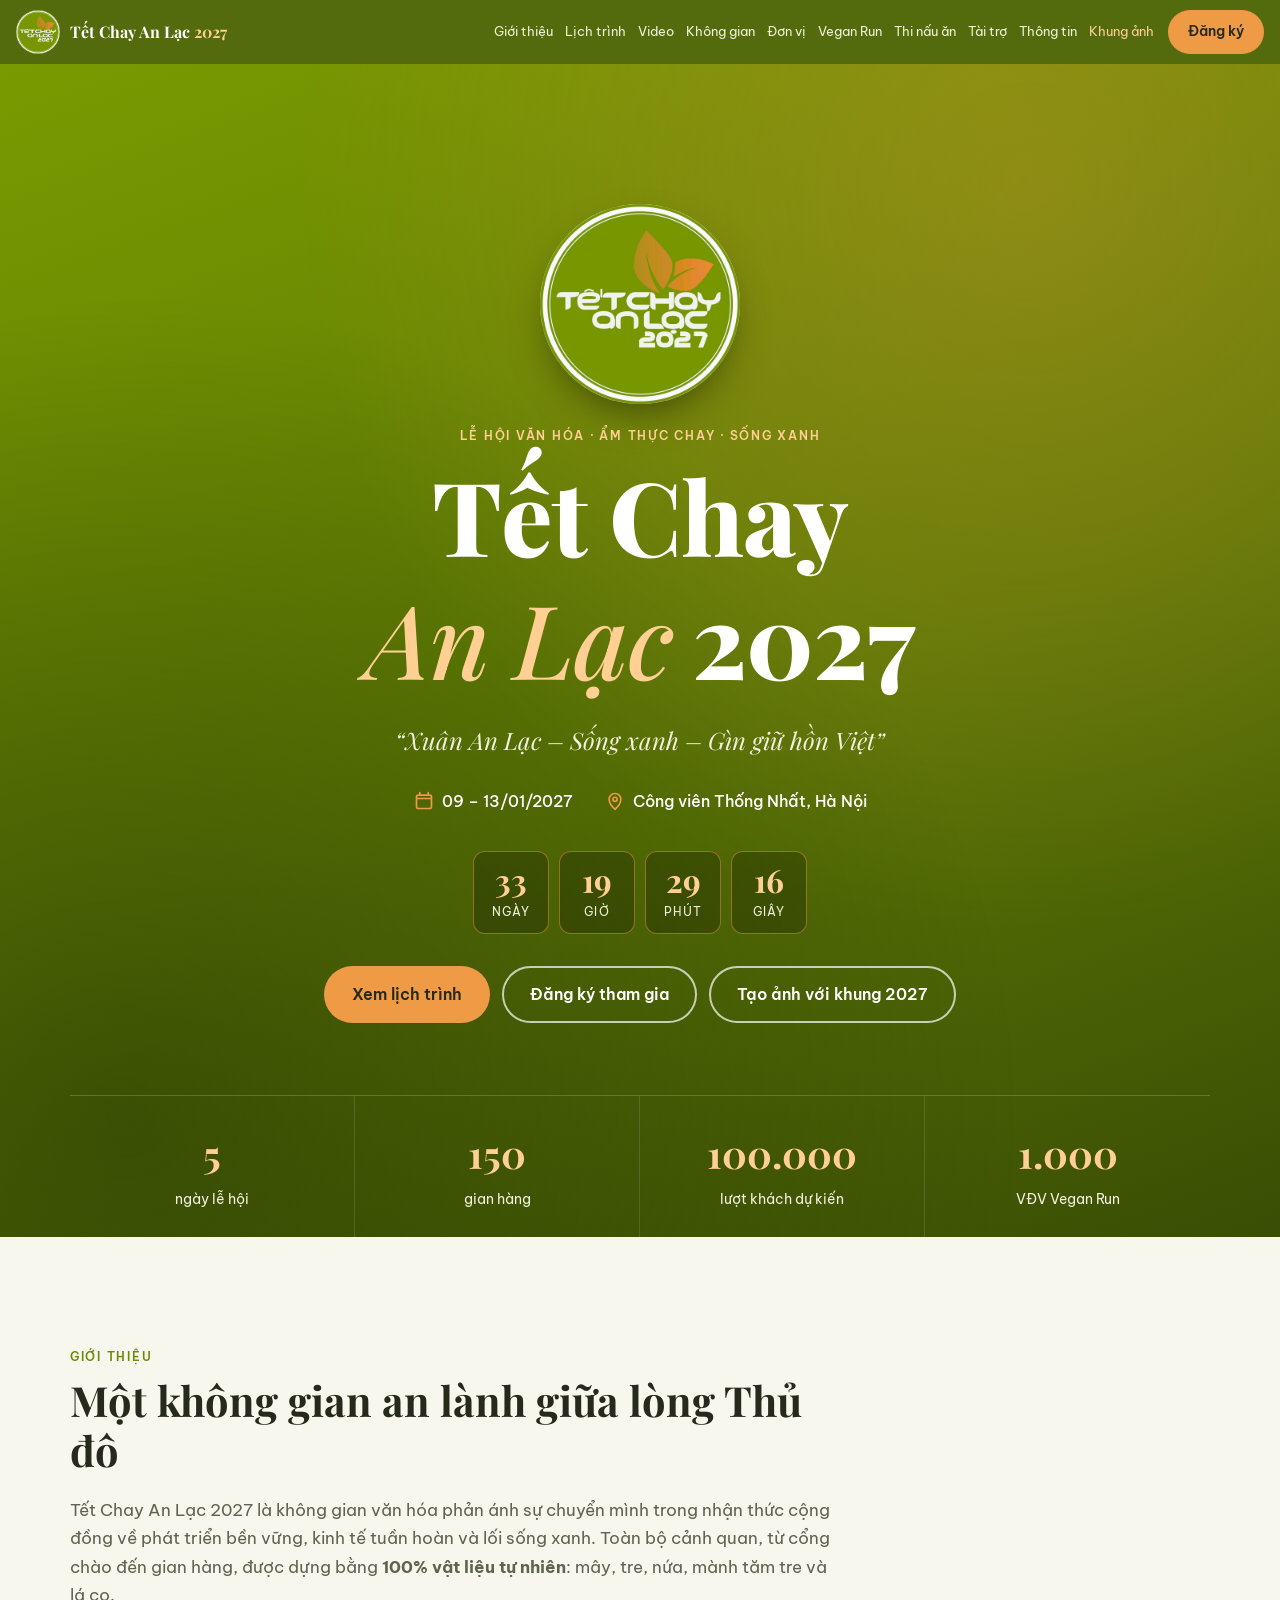
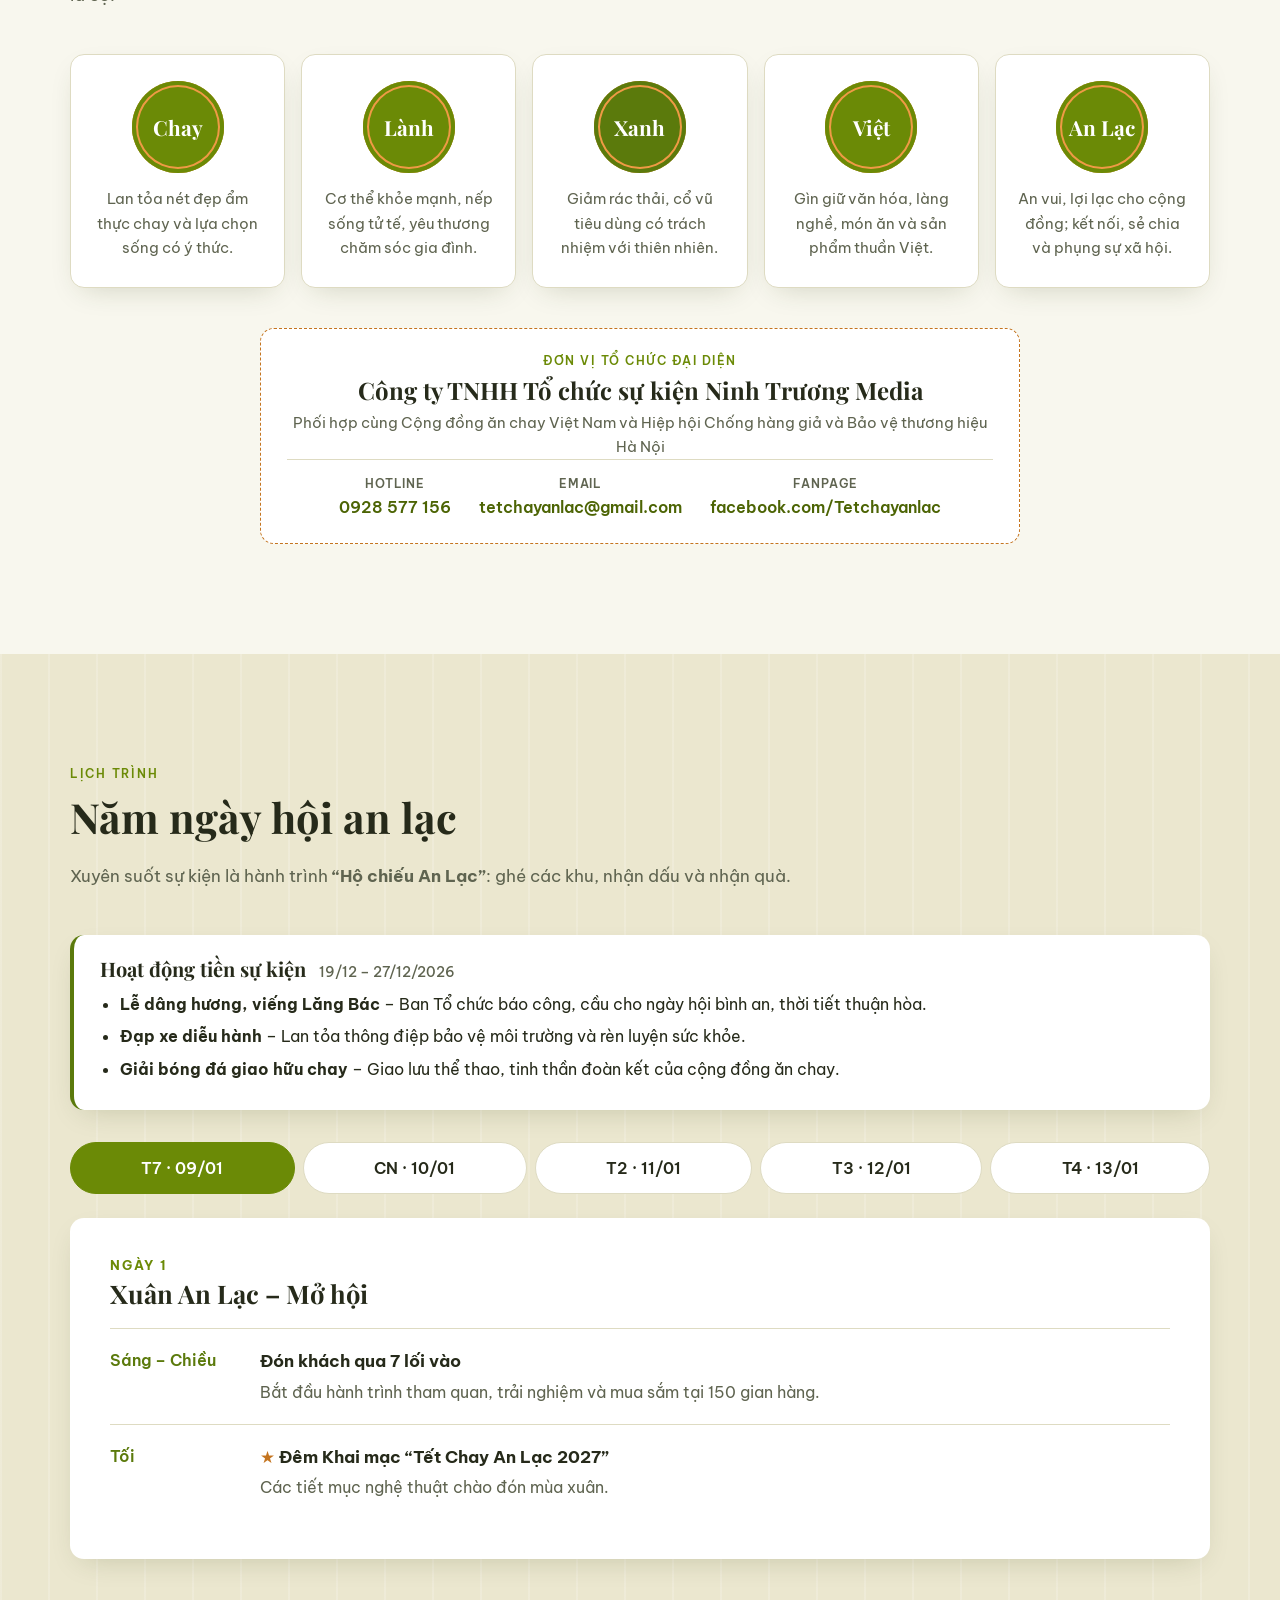
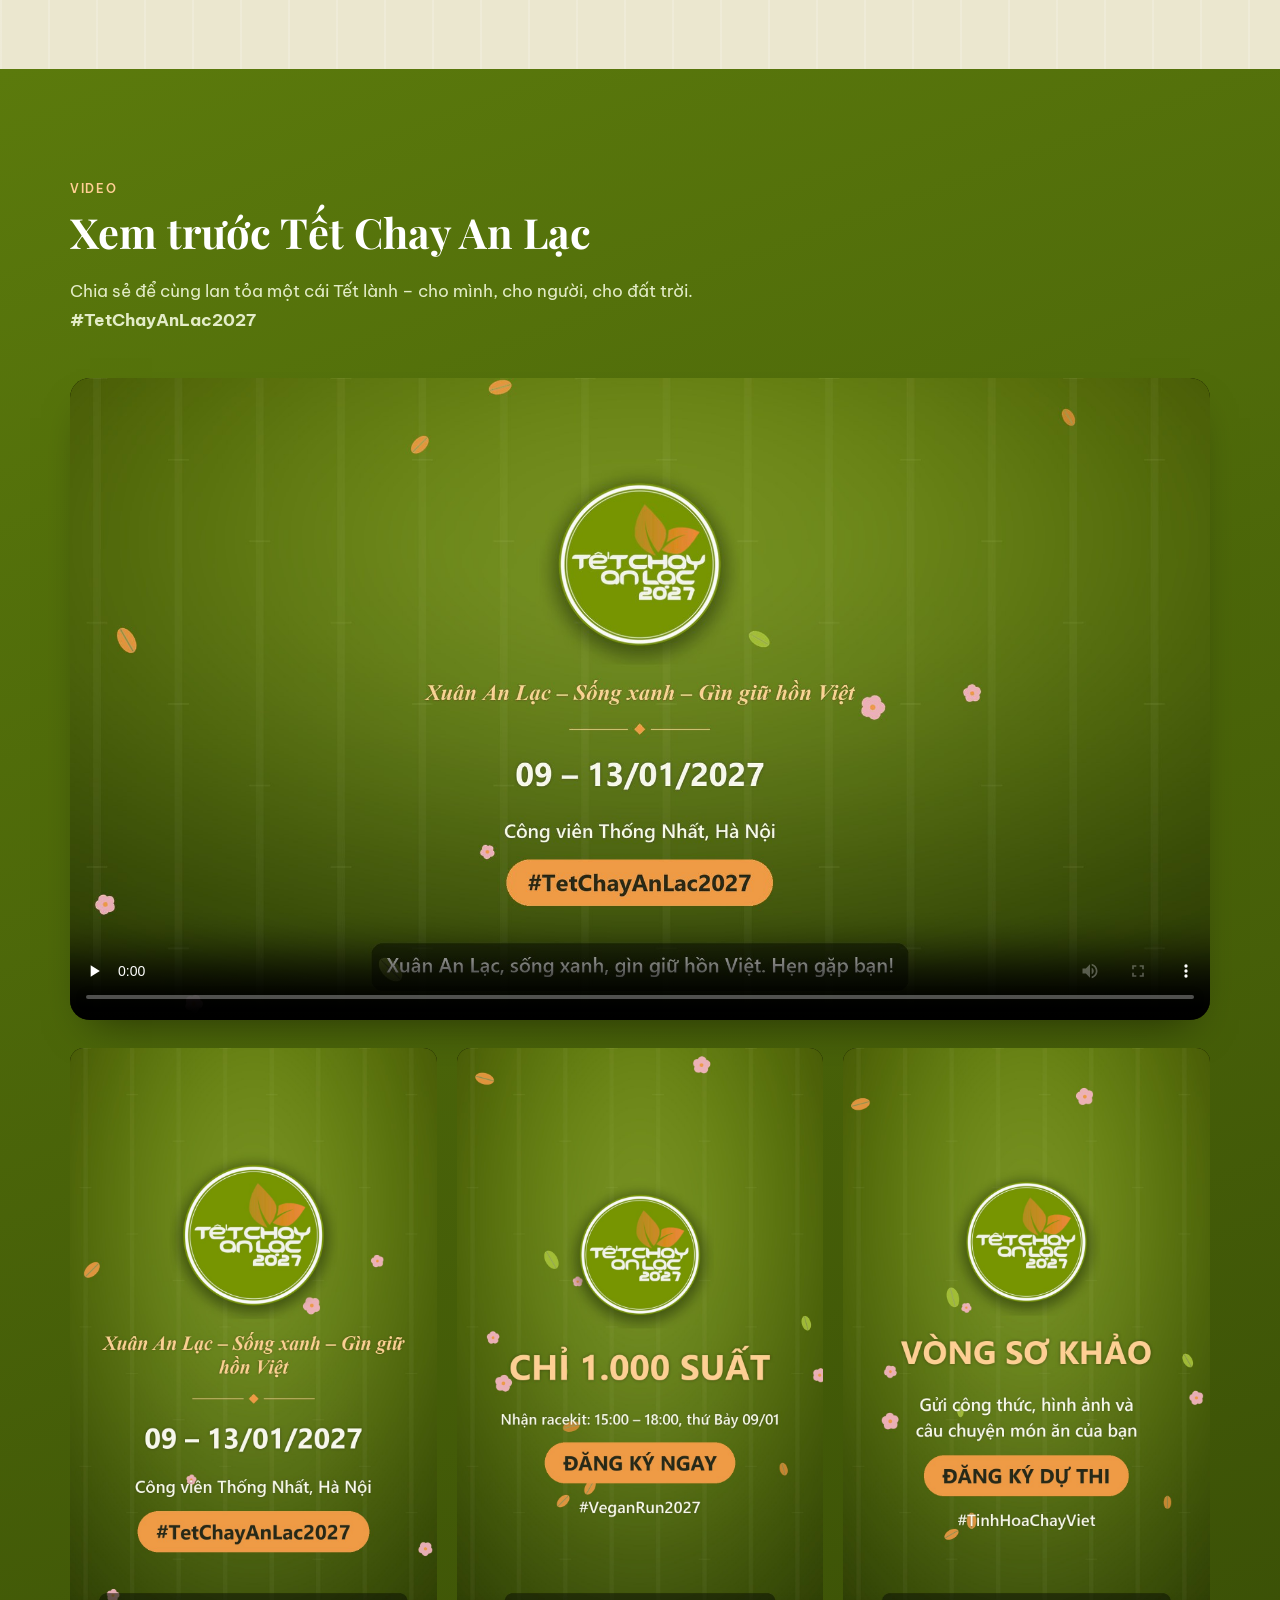
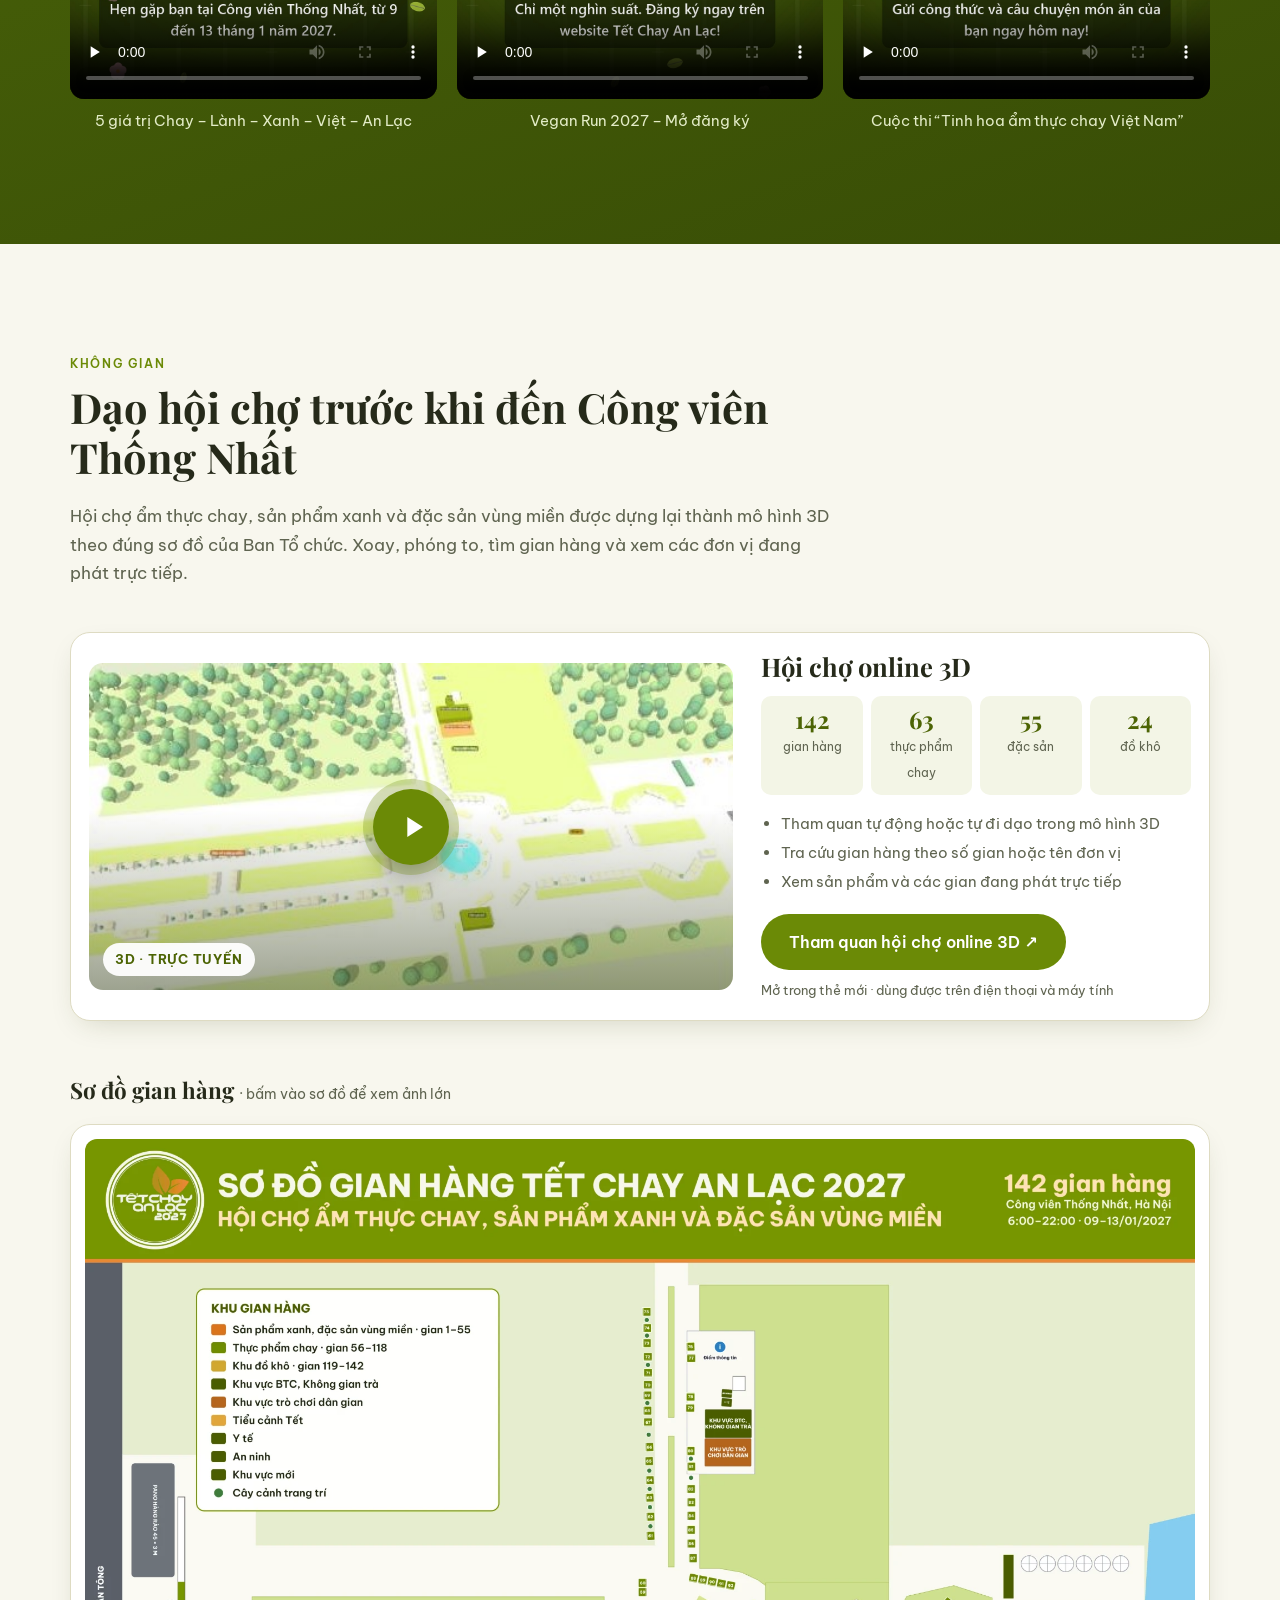
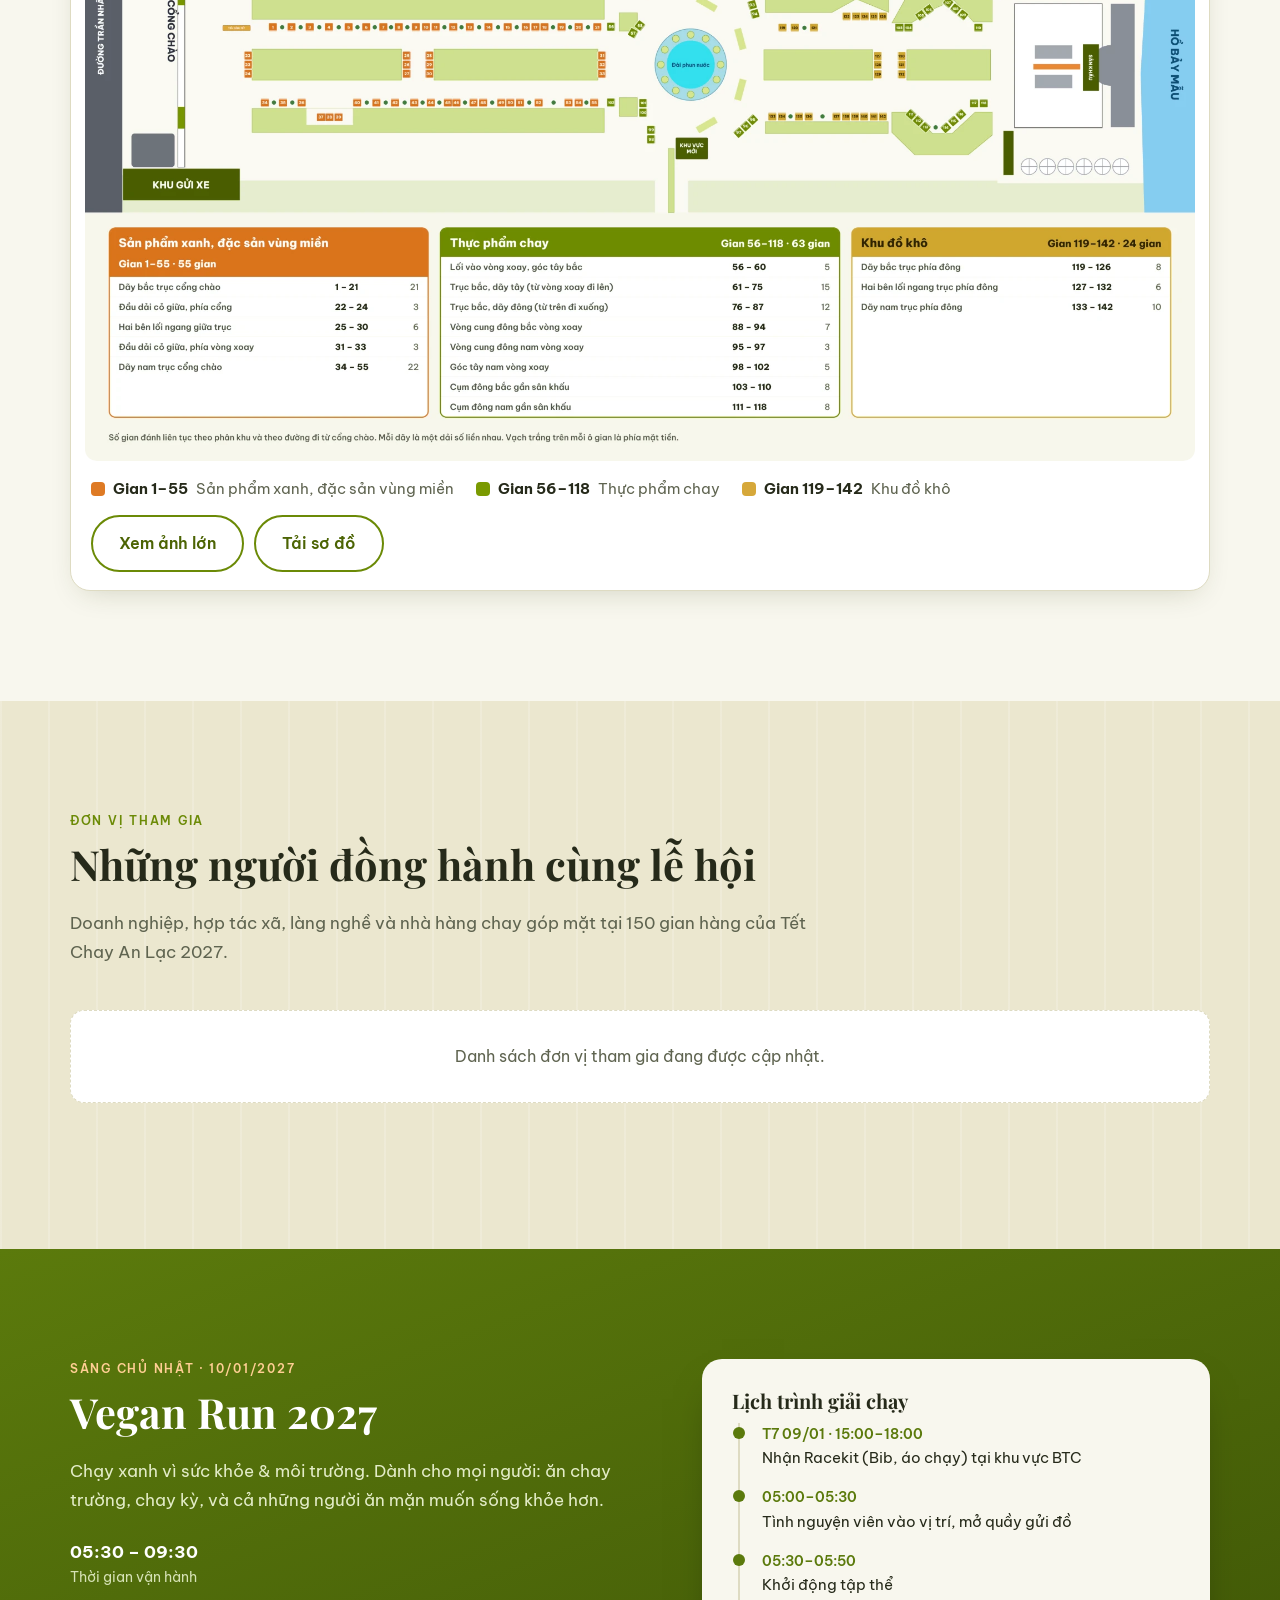
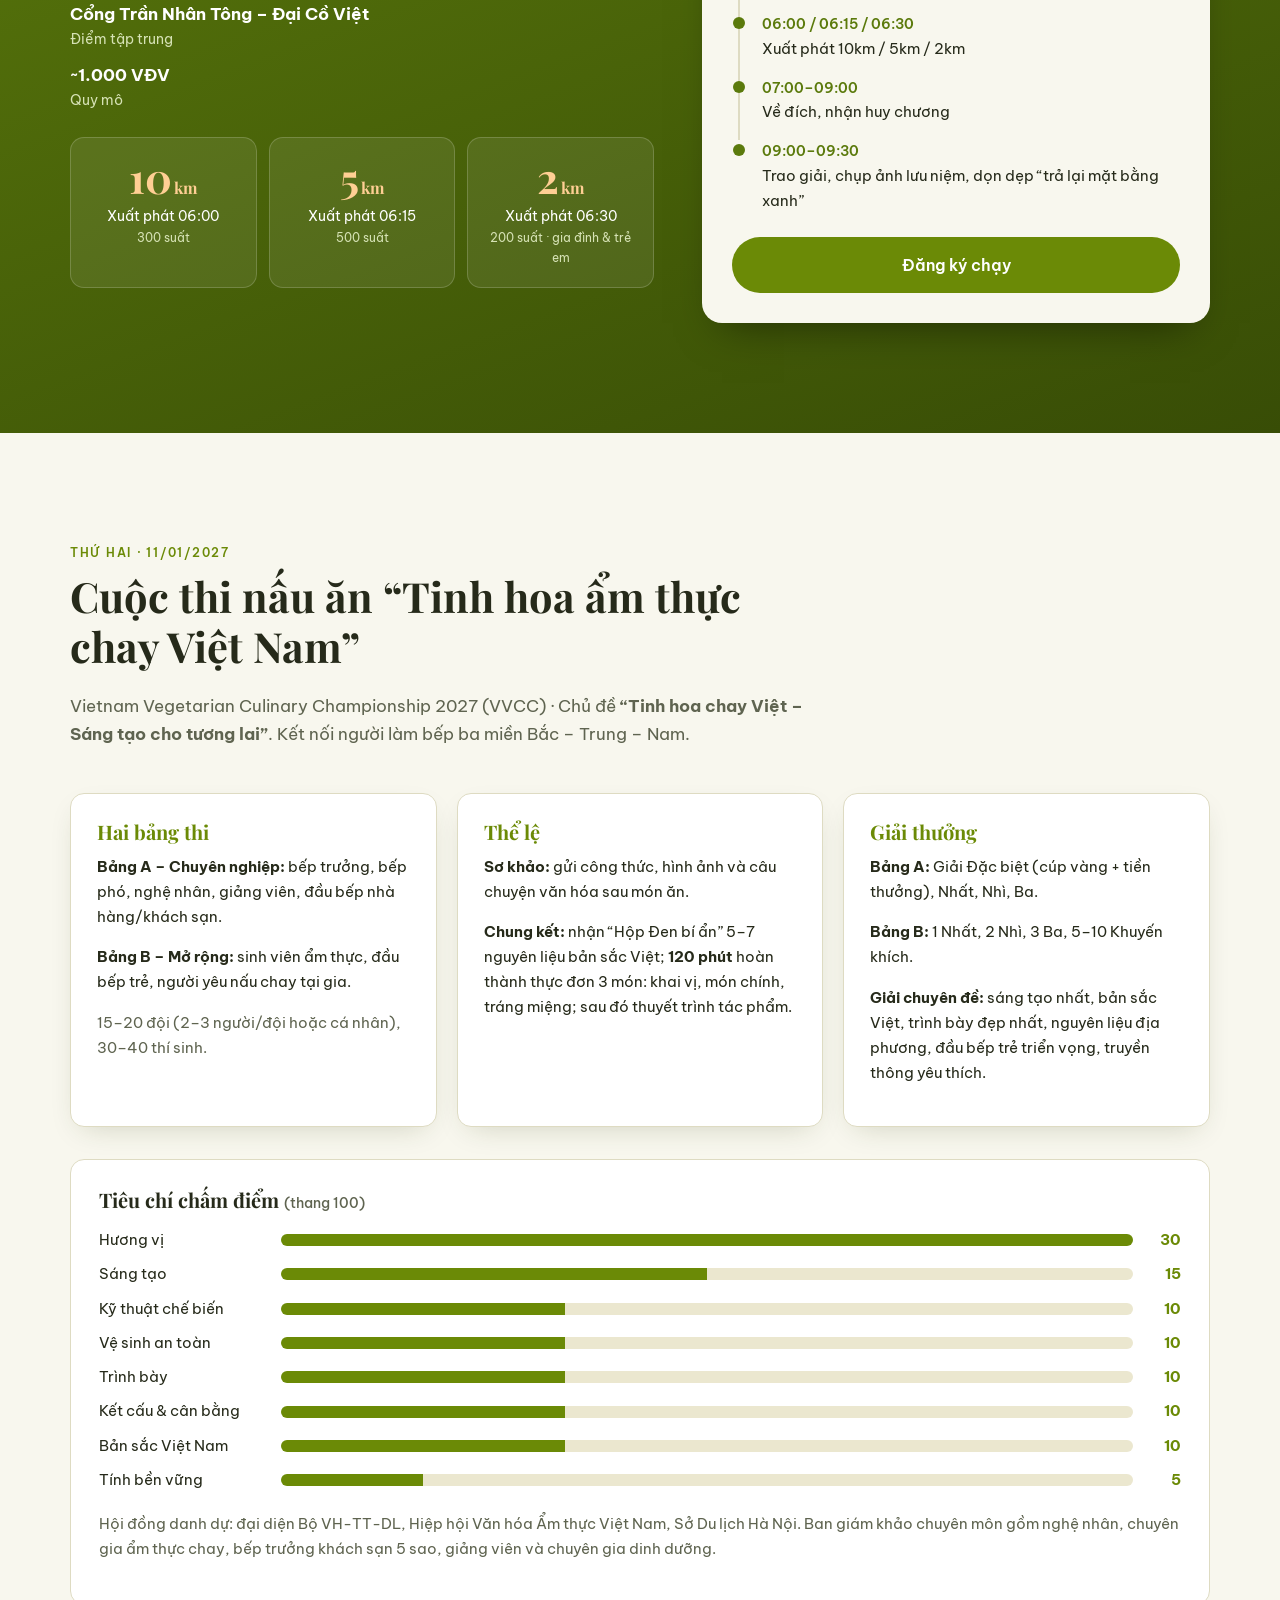
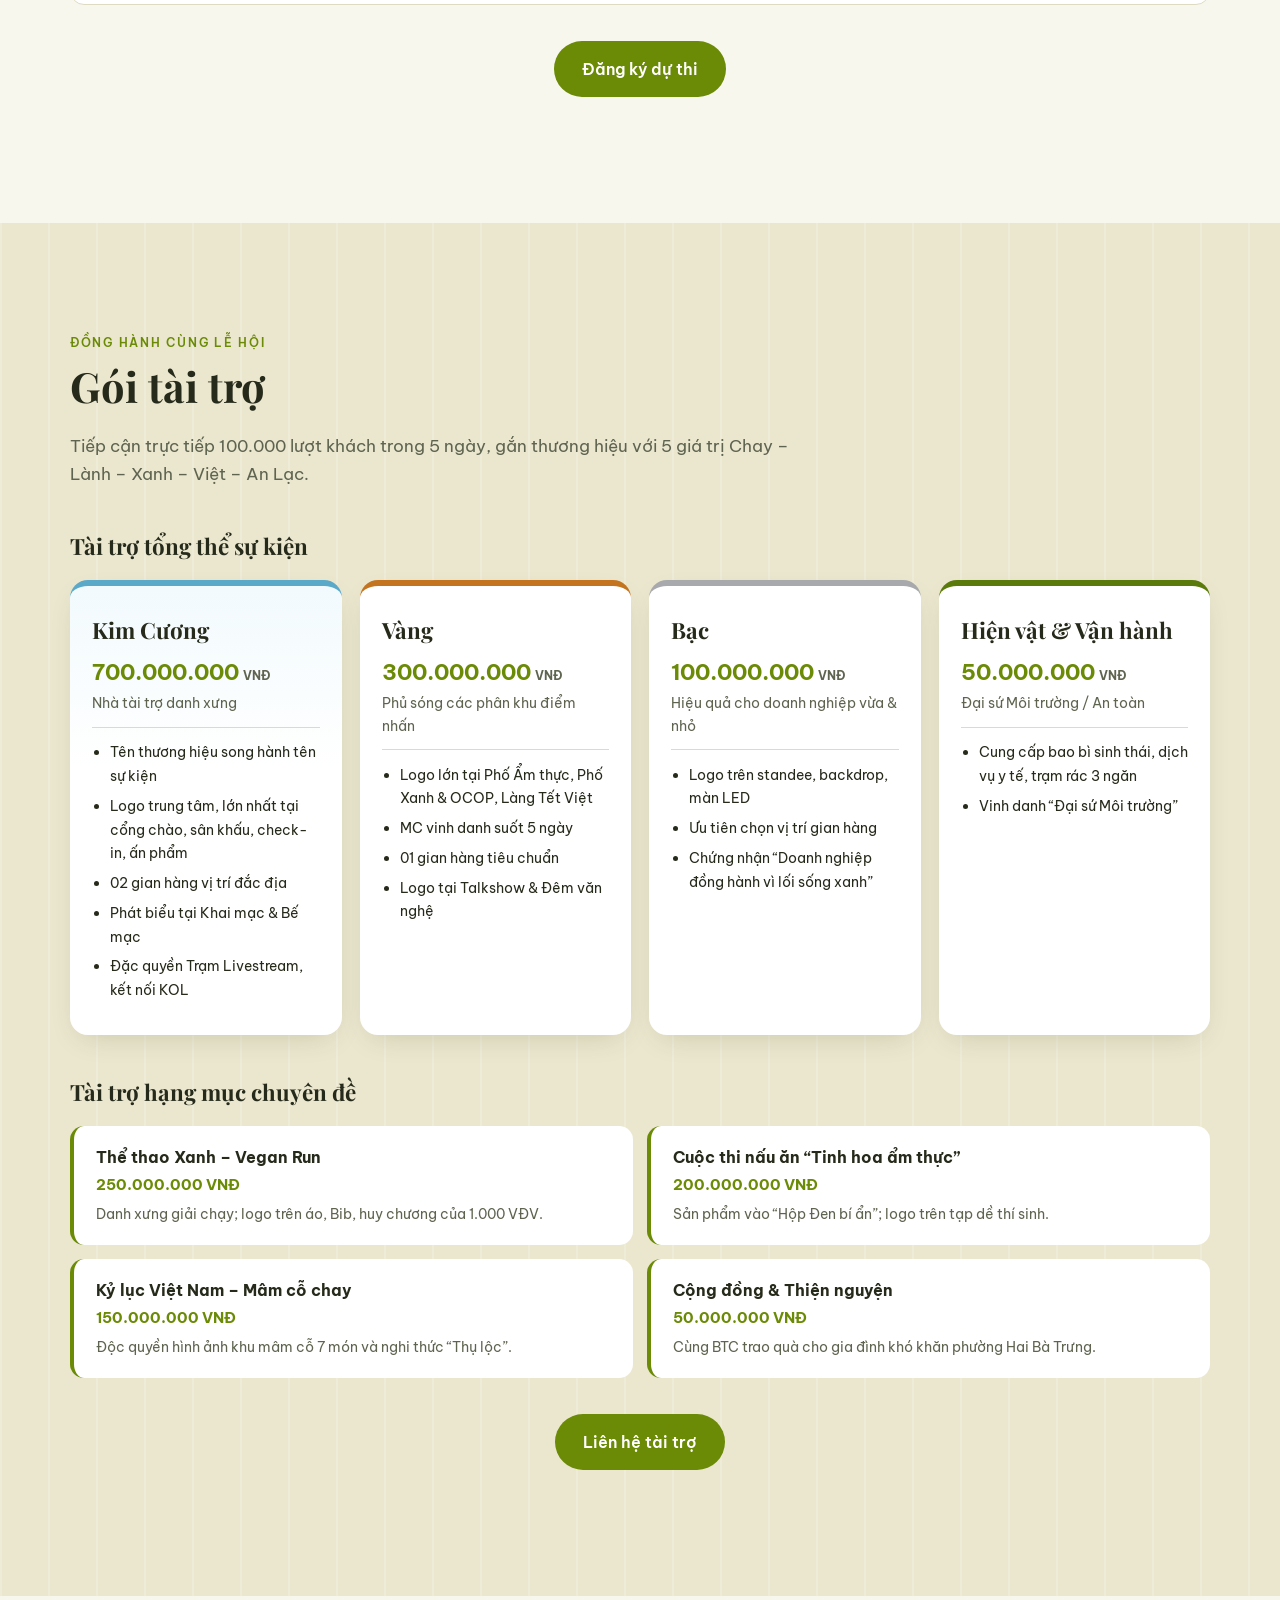
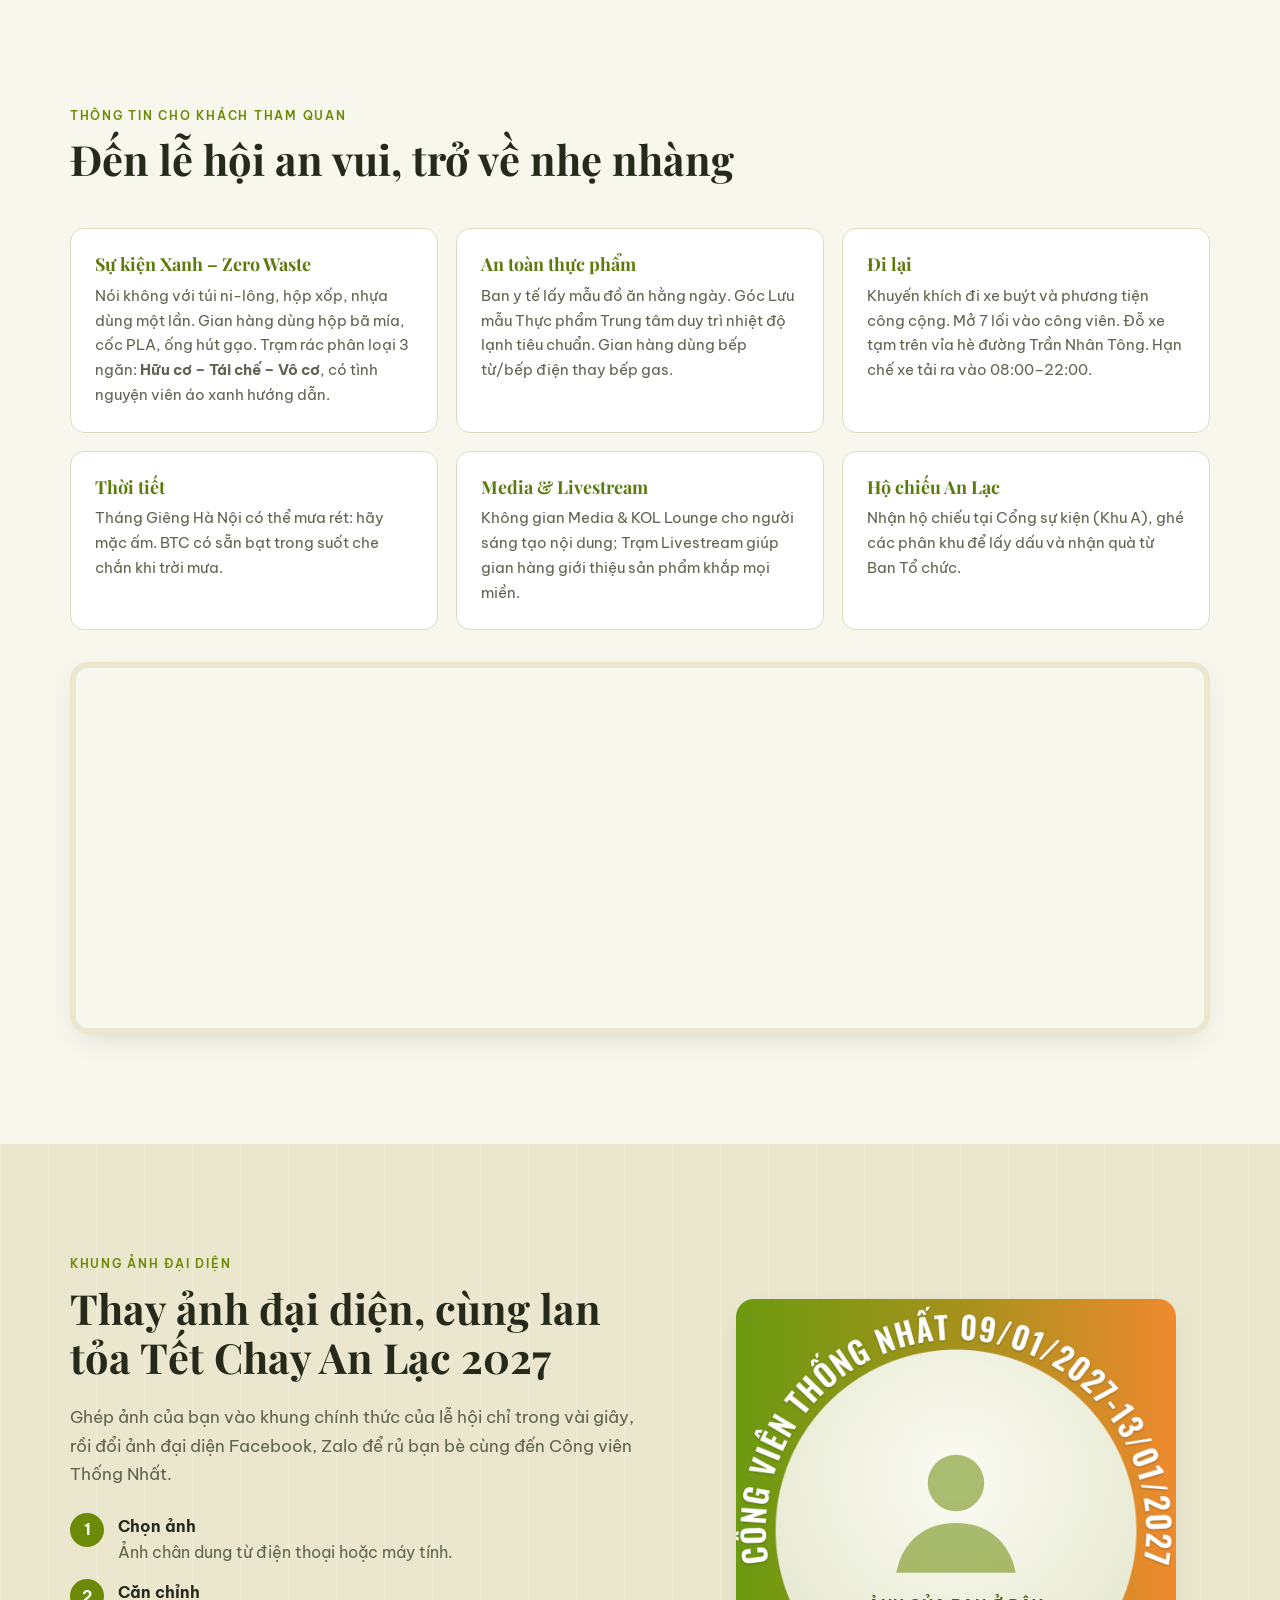
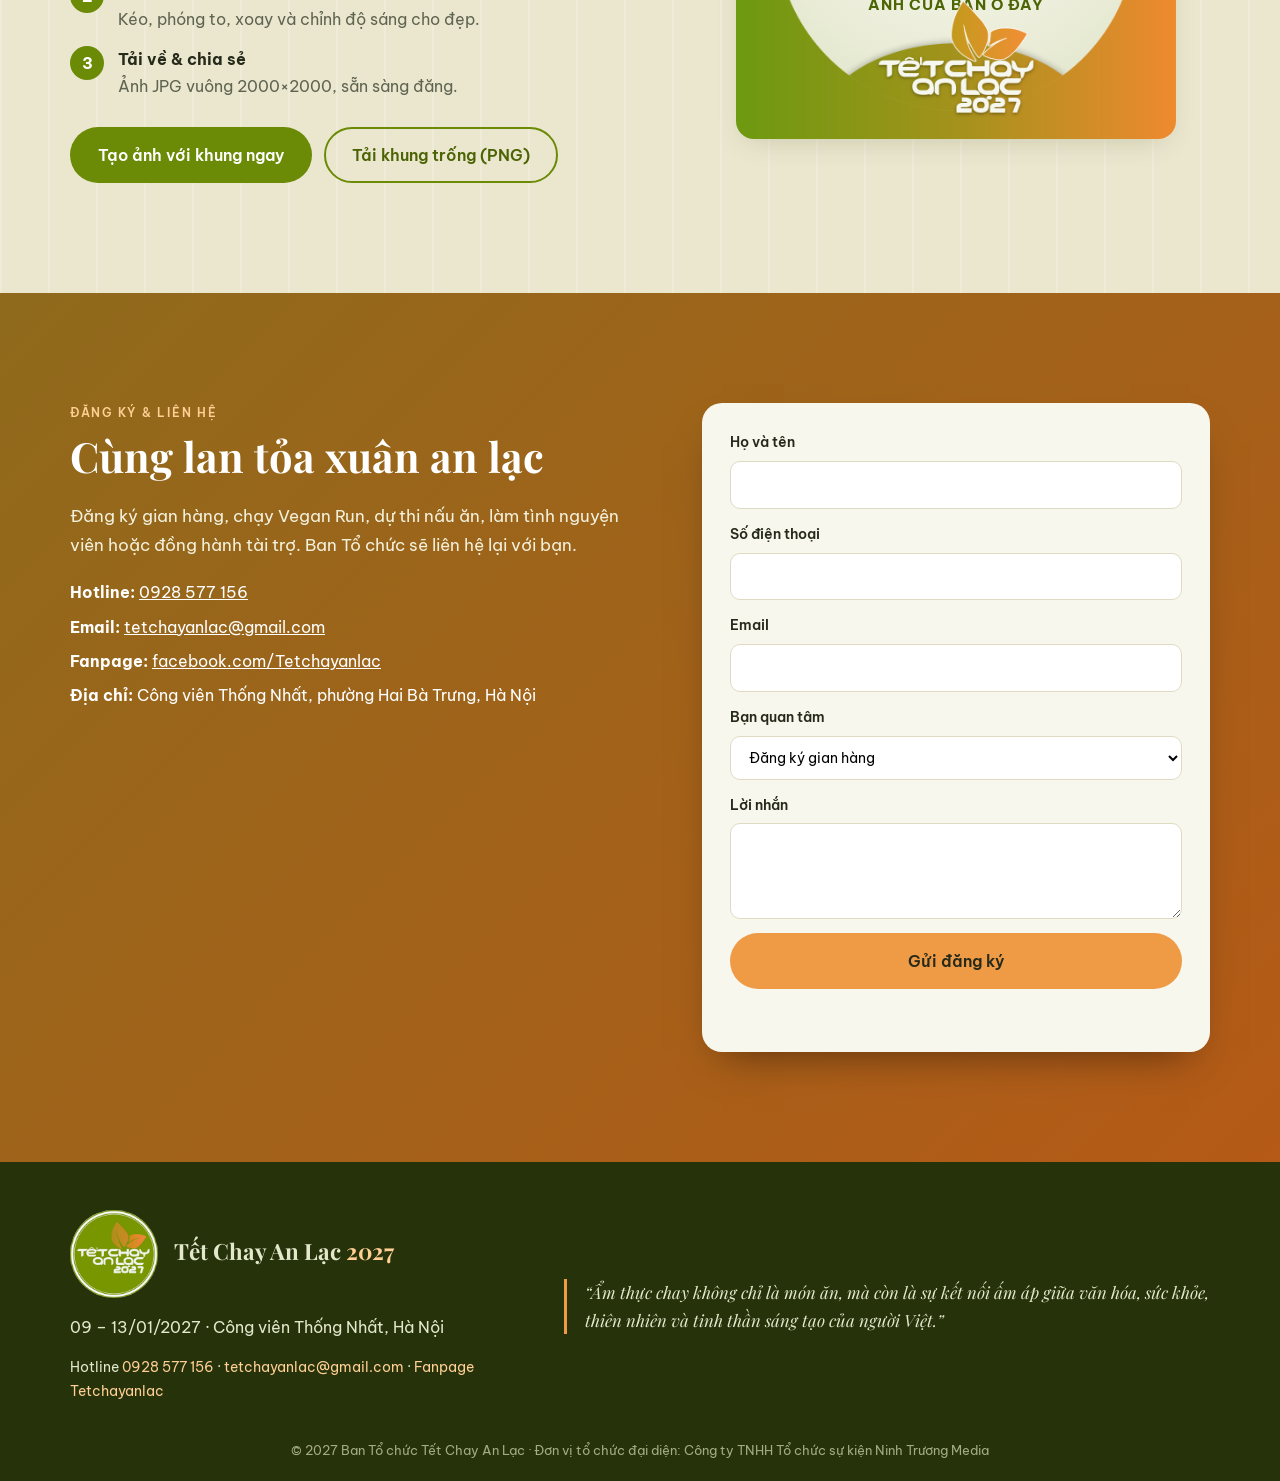
==== commit 51345740: "Giới thiệu: đơn vị tổ chức đại diện Ninh Trương Media, hotline, email, fanpage" ====
--- a/index.html
+++ b/index.html
@@ -10,8 +10,8 @@
   <link rel="preconnect" href="https://fonts.googleapis.com">
   <link rel="preconnect" href="https://fonts.gstatic.com" crossorigin>
   <link href="https://fonts.googleapis.com/css2?family=Be+Vietnam+Pro:wght@300;400;500;600;700&family=Playfair+Display:ital,wght@0,500;0,700;0,800;1,500&display=swap" rel="stylesheet">
-  <link rel="stylesheet" href="styles.css?v=20261023">
-  <link rel="stylesheet" href="modules.css?v=20261023">
+  <link rel="stylesheet" href="styles.css?v=20261023b">
+  <link rel="stylesheet" href="modules.css?v=20261023b">
   <meta property="og:image" content="logo.webp">
   <meta name="theme-color" content="#4c6404">
   <link rel="icon" type="image/webp" href="logo.webp">
@@ -116,7 +116,16 @@
     </div>
 
     <div class="organizer">
-      <p><span>Đơn vị tổ chức</span>Cộng đồng ăn chay Việt Nam phối hợp với Hiệp hội Chống hàng giả và Bảo vệ thương hiệu Hà Nội</p>
+      <div class="organizer-card">
+        <span class="organizer-label">Đơn vị tổ chức đại diện</span>
+        <p class="organizer-name">Công ty TNHH Tổ chức sự kiện Ninh Trương Media</p>
+        <p class="organizer-partners">Phối hợp cùng Cộng đồng ăn chay Việt Nam và Hiệp hội Chống hàng giả và Bảo vệ thương hiệu Hà Nội</p>
+        <ul class="organizer-contact">
+          <li><span>Hotline</span><a href="tel:0928577156">0928 577 156</a></li>
+          <li><span>Email</span><a href="mailto:tetchayanlac@gmail.com">tetchayanlac@gmail.com</a></li>
+          <li><span>Fanpage</span><a href="https://www.facebook.com/Tetchayanlac" target="_blank" rel="noopener">facebook.com/Tetchayanlac</a></li>
+        </ul>
+      </div>
     </div>
   </div>
 </section>
@@ -540,9 +549,9 @@
       <h2>Cùng lan tỏa xuân an lạc</h2>
       <p class="lead">Đăng ký gian hàng, chạy Vegan Run, dự thi nấu ăn, làm tình nguyện viên hoặc đồng hành tài trợ. Ban Tổ chức sẽ liên hệ lại với bạn.</p>
       <ul class="contact" id="contact-list">
-        <li><b>Hotline:</b> <span class="placeholder">[cập nhật số điện thoại]</span></li>
-        <li><b>Email:</b> <span class="placeholder">[cập nhật email BTC]</span></li>
-        <li><b>Fanpage:</b> <span class="placeholder">[cập nhật link fanpage]</span></li>
+        <li><b>Hotline:</b> <a href="tel:0928577156">0928 577 156</a></li>
+        <li><b>Email:</b> <a href="mailto:tetchayanlac@gmail.com">tetchayanlac@gmail.com</a></li>
+        <li><b>Fanpage:</b> <a href="https://www.facebook.com/Tetchayanlac" target="_blank" rel="noopener">facebook.com/Tetchayanlac</a></li>
       </ul>
     </div>
     <form class="reg-form" id="reg-form" novalidate>
@@ -575,13 +584,14 @@
       <img src="logo.webp" alt="Logo Tết Chay An Lạc 2027" width="88" height="88">
       <p class="brand-text">Tết Chay An Lạc <b>2027</b></p>
       <p>09 – 13/01/2027 · Công viên Thống Nhất, Hà Nội</p>
+      <p class="footer-contact">Hotline <a href="tel:0928577156">0928 577 156</a> · <a href="mailto:tetchayanlac@gmail.com">tetchayanlac@gmail.com</a> · <a href="https://www.facebook.com/Tetchayanlac" target="_blank" rel="noopener">Fanpage Tetchayanlac</a></p>
     </div>
     <p class="quote">“Ẩm thực chay không chỉ là món ăn, mà còn là sự kết nối ấm áp giữa văn hóa, sức khỏe, thiên nhiên và tinh thần sáng tạo của người Việt.”</p>
   </div>
-  <p class="copy">© 2027 Ban Tổ chức Tết Chay An Lạc</p>
+  <p class="copy">© 2027 Ban Tổ chức Tết Chay An Lạc · Đơn vị tổ chức đại diện: Công ty TNHH Tổ chức sự kiện Ninh Trương Media</p>
 </footer>
 
-<script src="script.js?v=20261023"></script>
-<script src="site-data.js?v=20261023"></script>
+<script src="script.js?v=20261023b"></script>
+<script src="site-data.js?v=20261023b"></script>
 </body>
 </html>
--- a/modules.css
+++ b/modules.css
@@ -182,3 +182,26 @@
   .booth-actions { width: 100%; }
   .booth-actions .btn { flex: 1; text-align: center; }
 }
+
+/* Đơn vị tổ chức (mục Giới thiệu) */
+.organizer-card {
+  display: inline-block; max-width: 760px; width: 100%; background: #fff; border: 1px dashed var(--accent-dark);
+  border-radius: var(--radius); padding: 22px 26px; text-align: center;
+}
+.organizer .organizer-card p { display: block; border: 0; padding: 0; background: none; border-radius: 0; }
+.organizer-label { display: block; font-size: .78rem; text-transform: uppercase; letter-spacing: .12em; color: var(--primary); font-weight: 600; }
+.organizer-name { font-family: var(--serif); font-size: clamp(1.2rem, 2.6vw, 1.5rem); font-weight: 700; margin: 6px 0 4px; color: var(--ink); }
+.organizer-partners { color: var(--muted); font-size: .92rem; margin: 0 0 16px; }
+.organizer-contact { list-style: none; margin: 0; padding: 14px 0 0; border-top: 1px solid var(--line); display: flex; flex-wrap: wrap; justify-content: center; gap: 10px 28px; }
+.organizer-contact li { display: flex; flex-direction: column; align-items: center; }
+.organizer-contact span { font-size: .75rem; text-transform: uppercase; letter-spacing: .08em; color: var(--muted); }
+.organizer-contact a { font-weight: 600; color: var(--primary-dark); text-decoration: none; word-break: break-word; }
+.organizer-contact a:hover { text-decoration: underline; }
+.footer-contact { font-size: .9rem; margin-top: 6px; }
+.footer-contact a { color: #ffcf94; text-decoration: none; }
+.footer-contact a:hover { text-decoration: underline; }
+.section-warm .contact a { color: #fff; }
+@media (max-width: 640px) {
+  .organizer-card { padding: 18px 16px; }
+  .organizer-contact { flex-direction: column; gap: 10px; }
+}
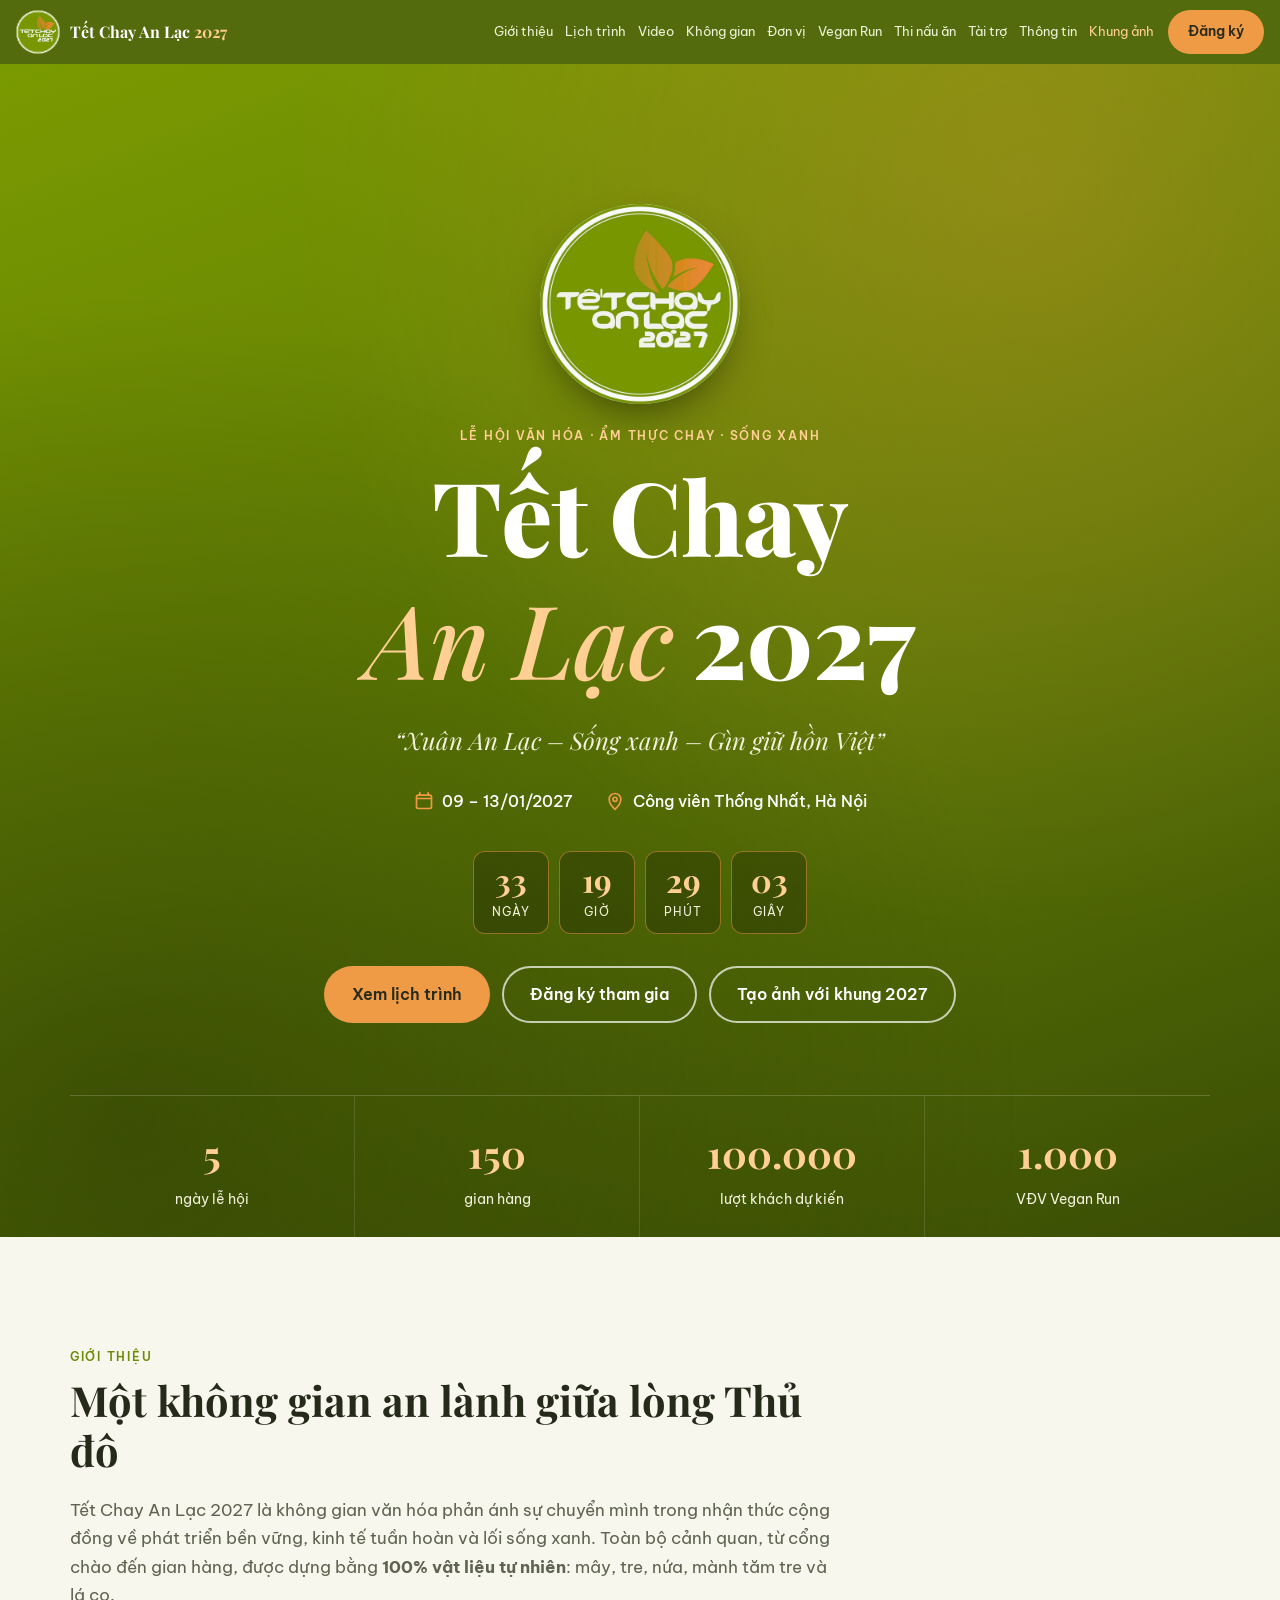
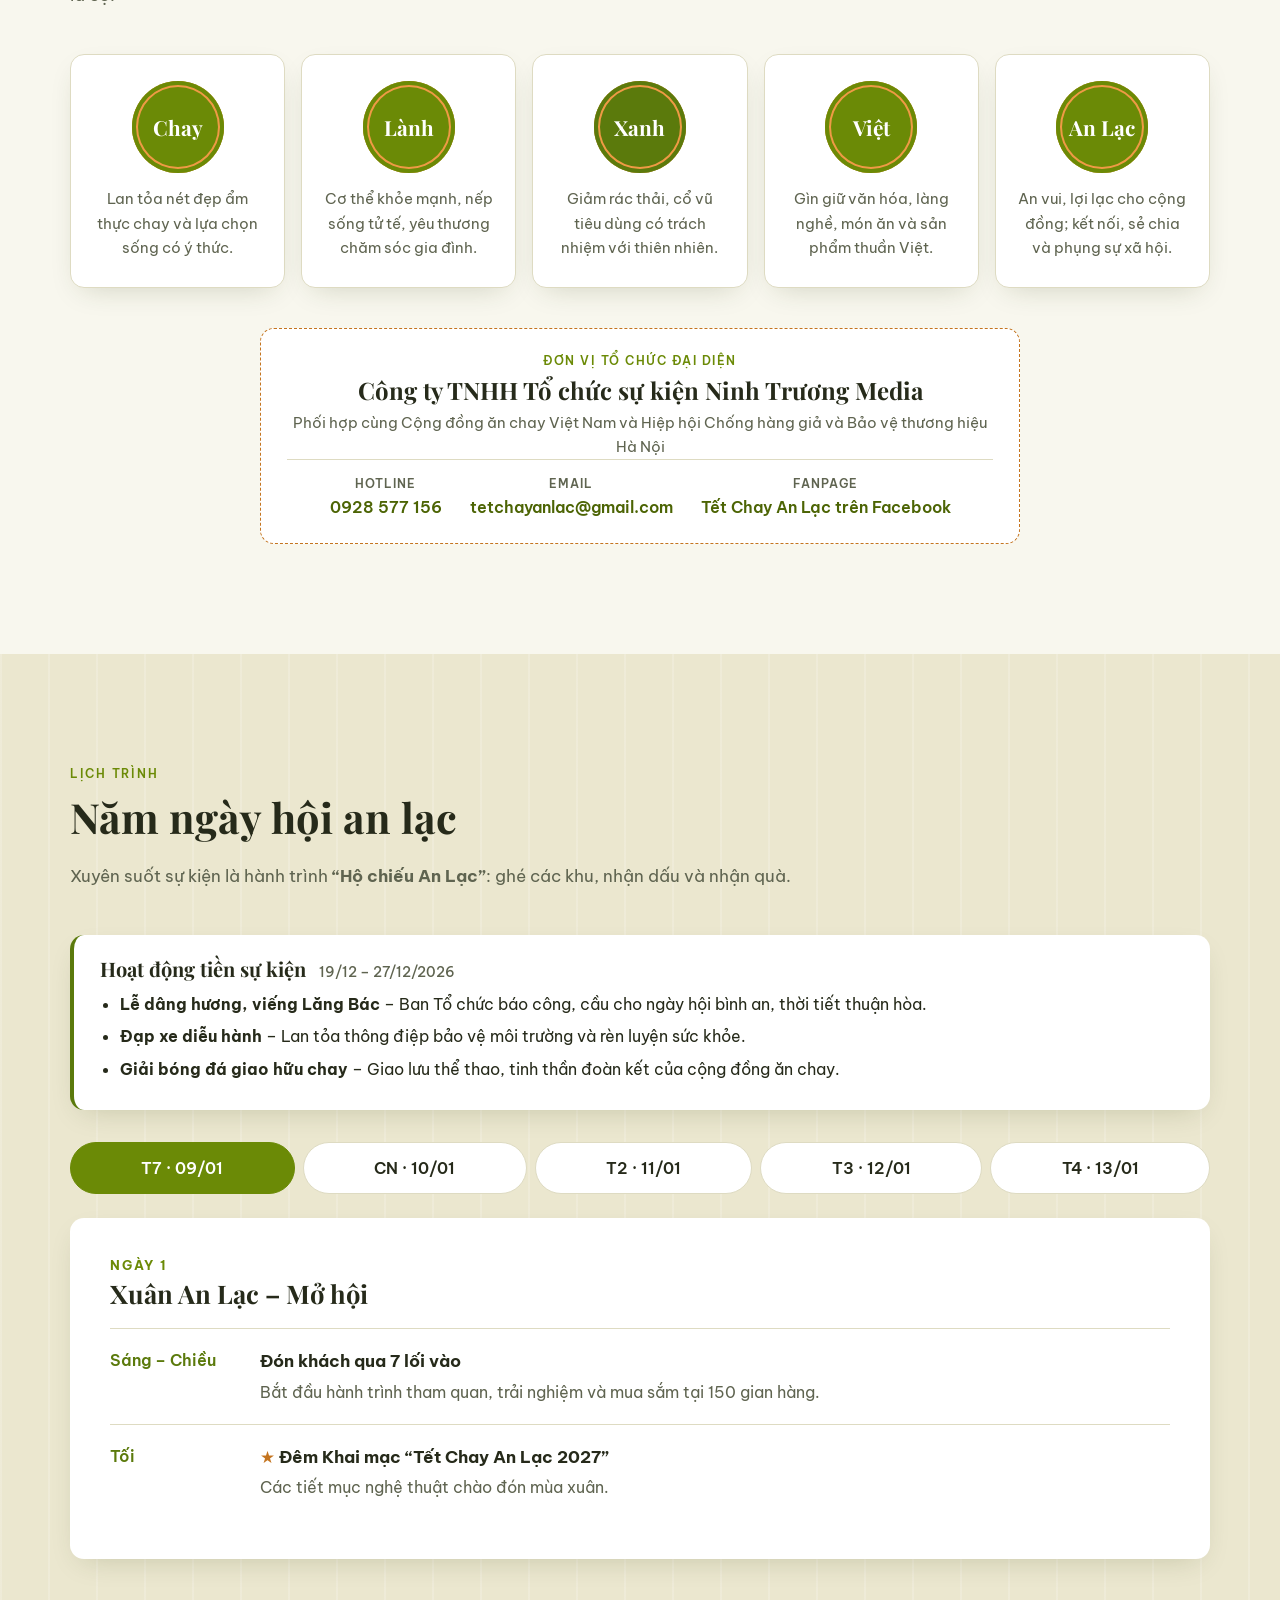
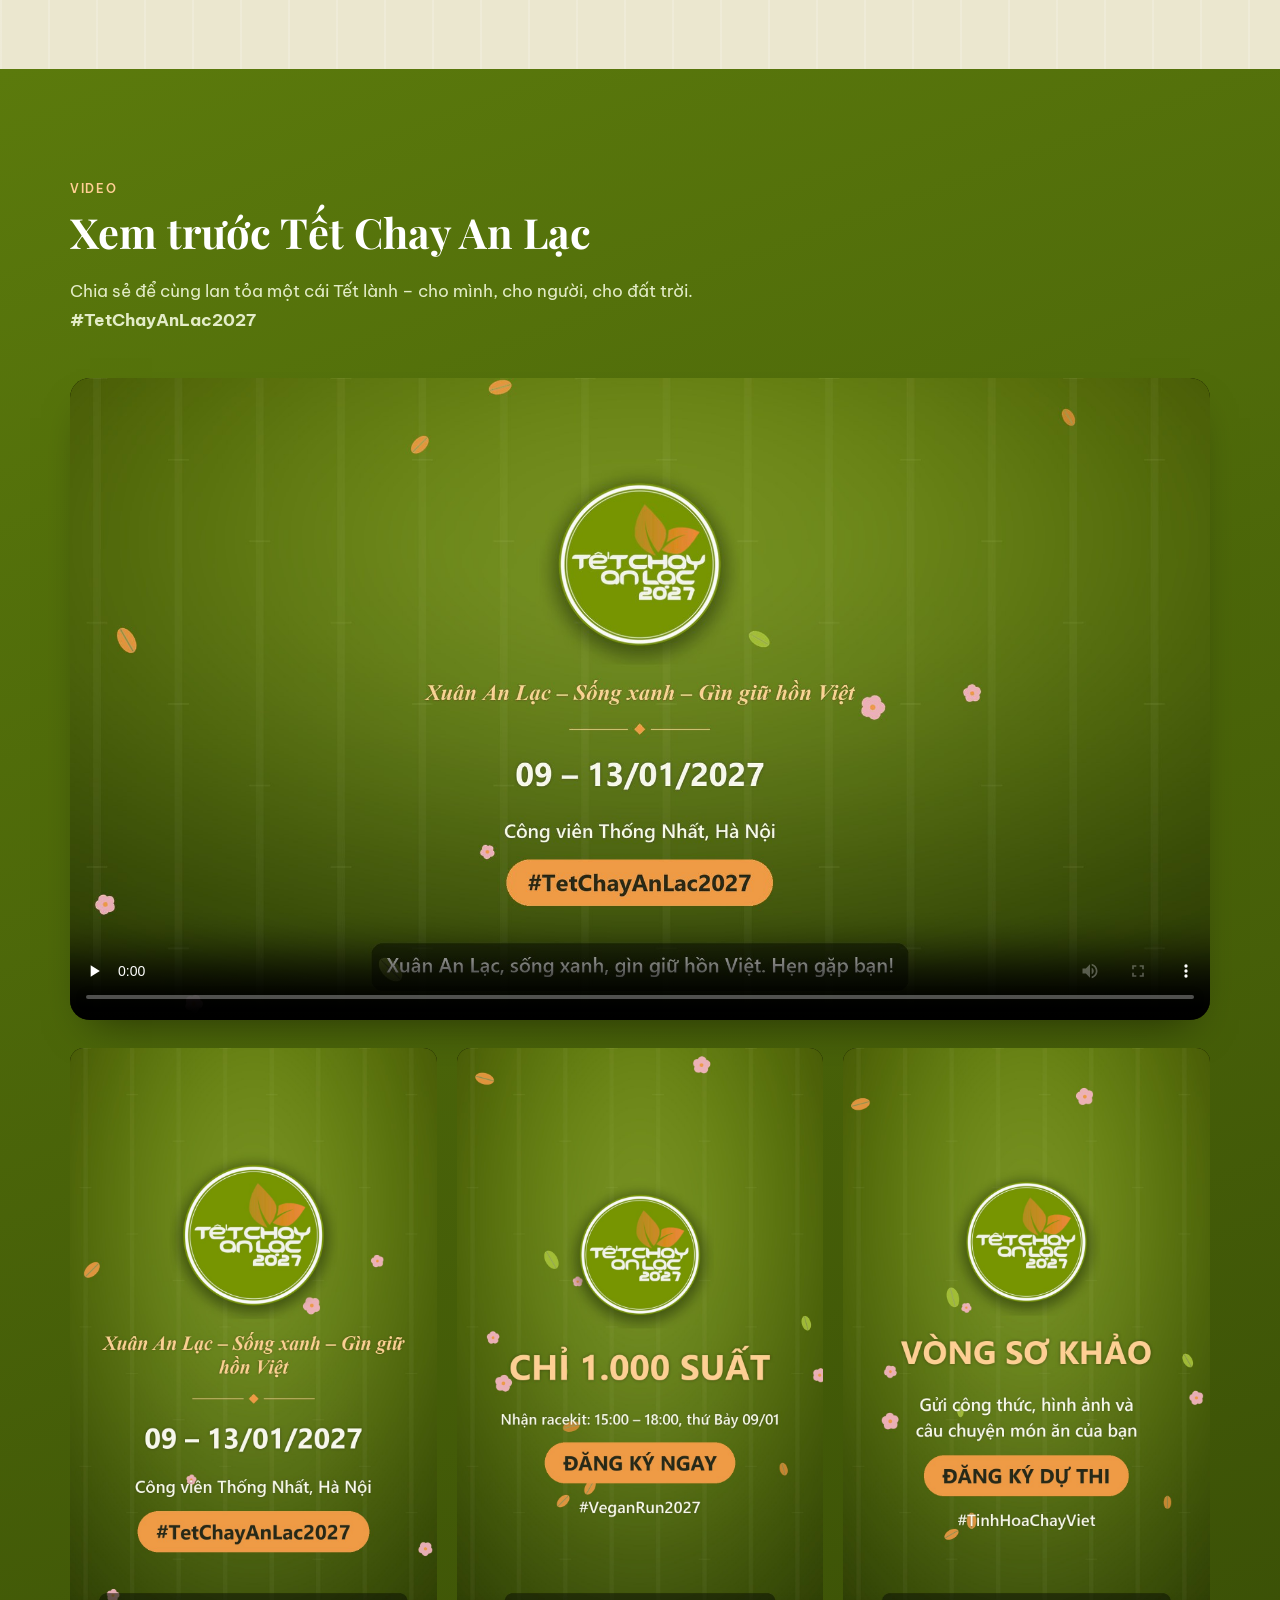
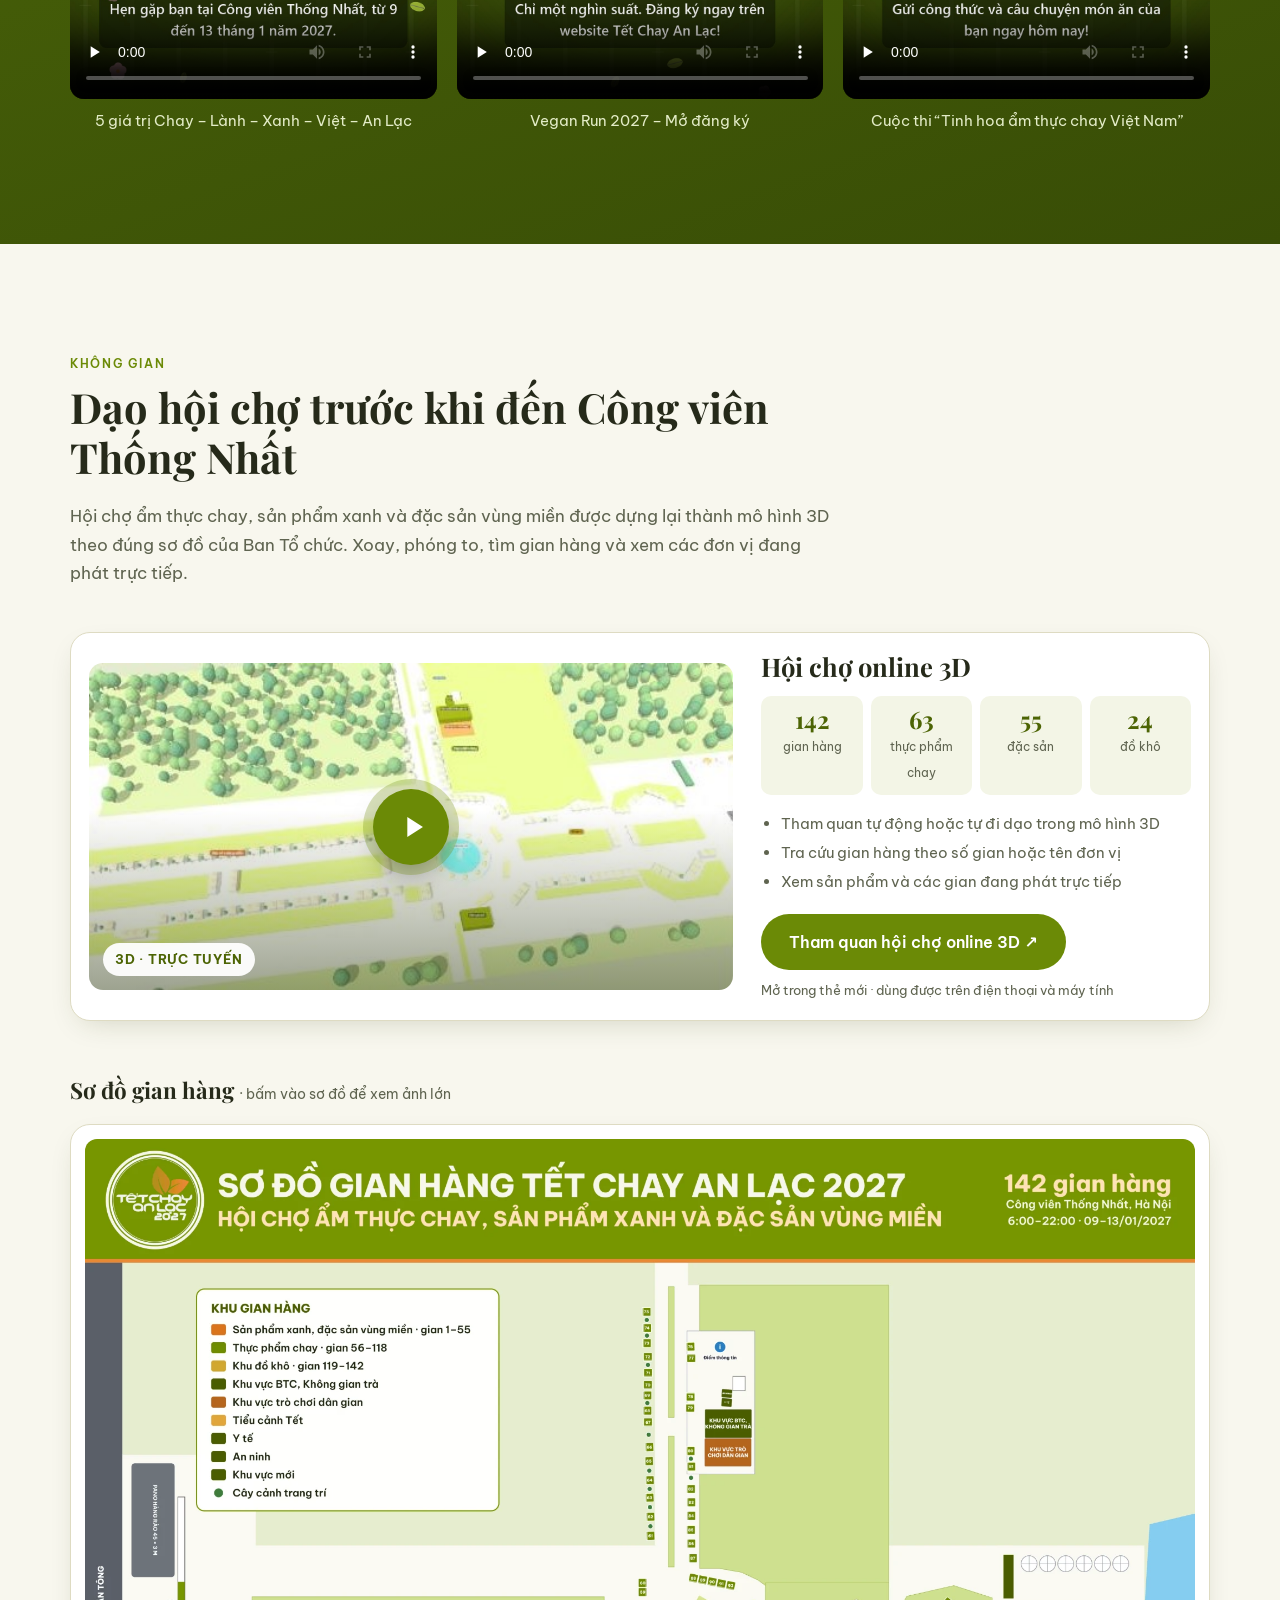
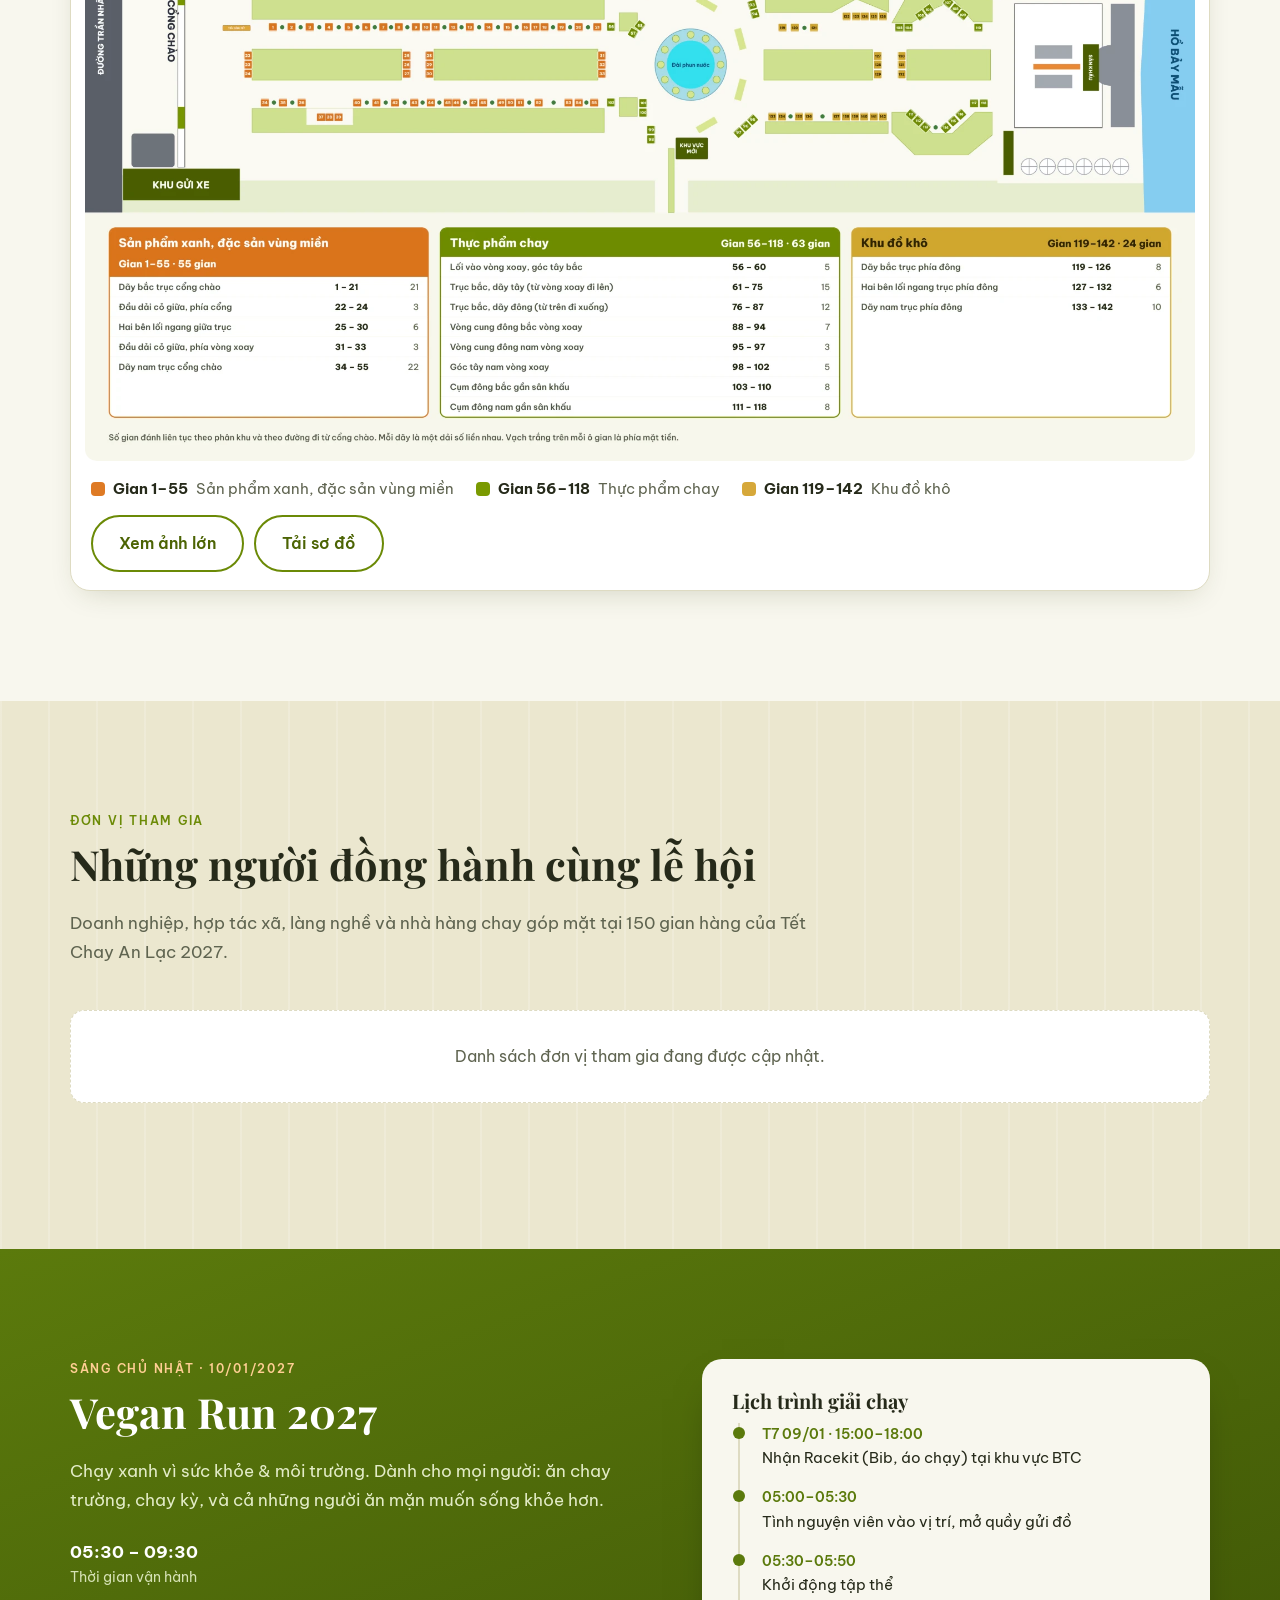
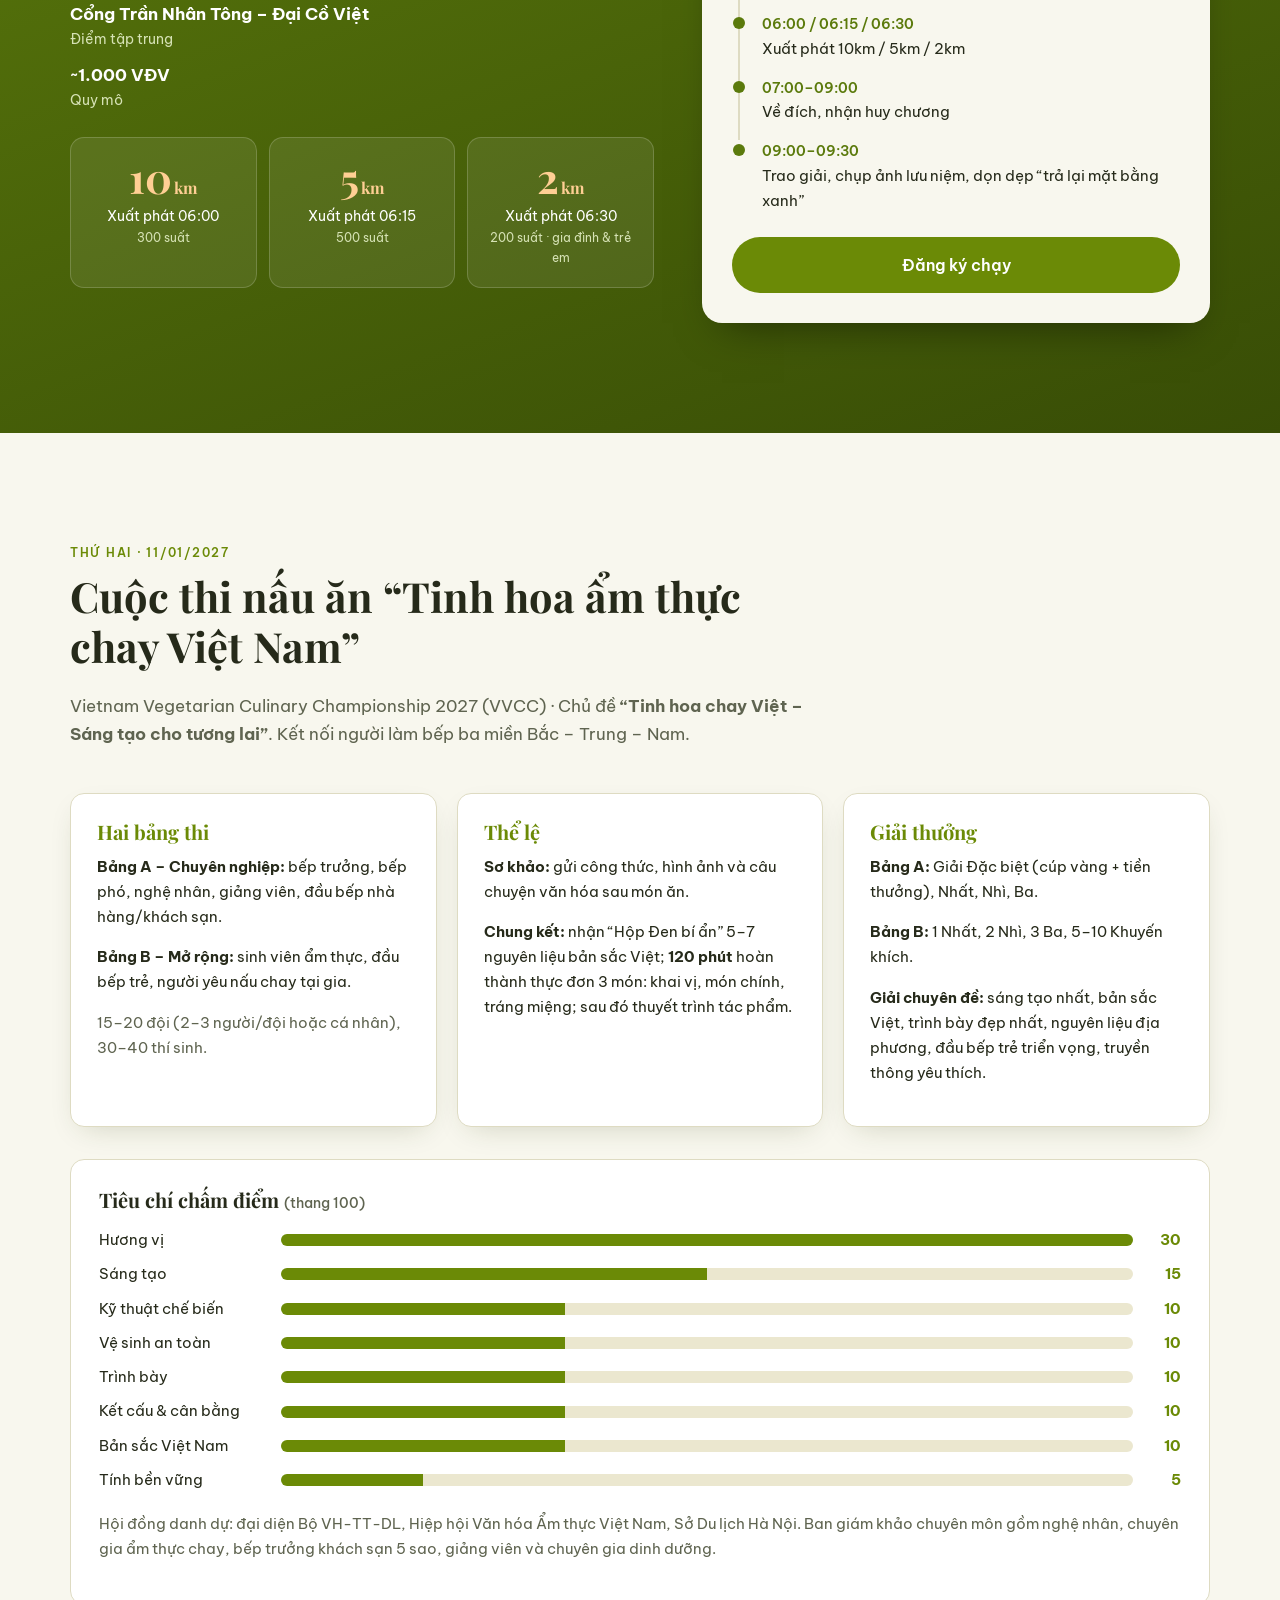
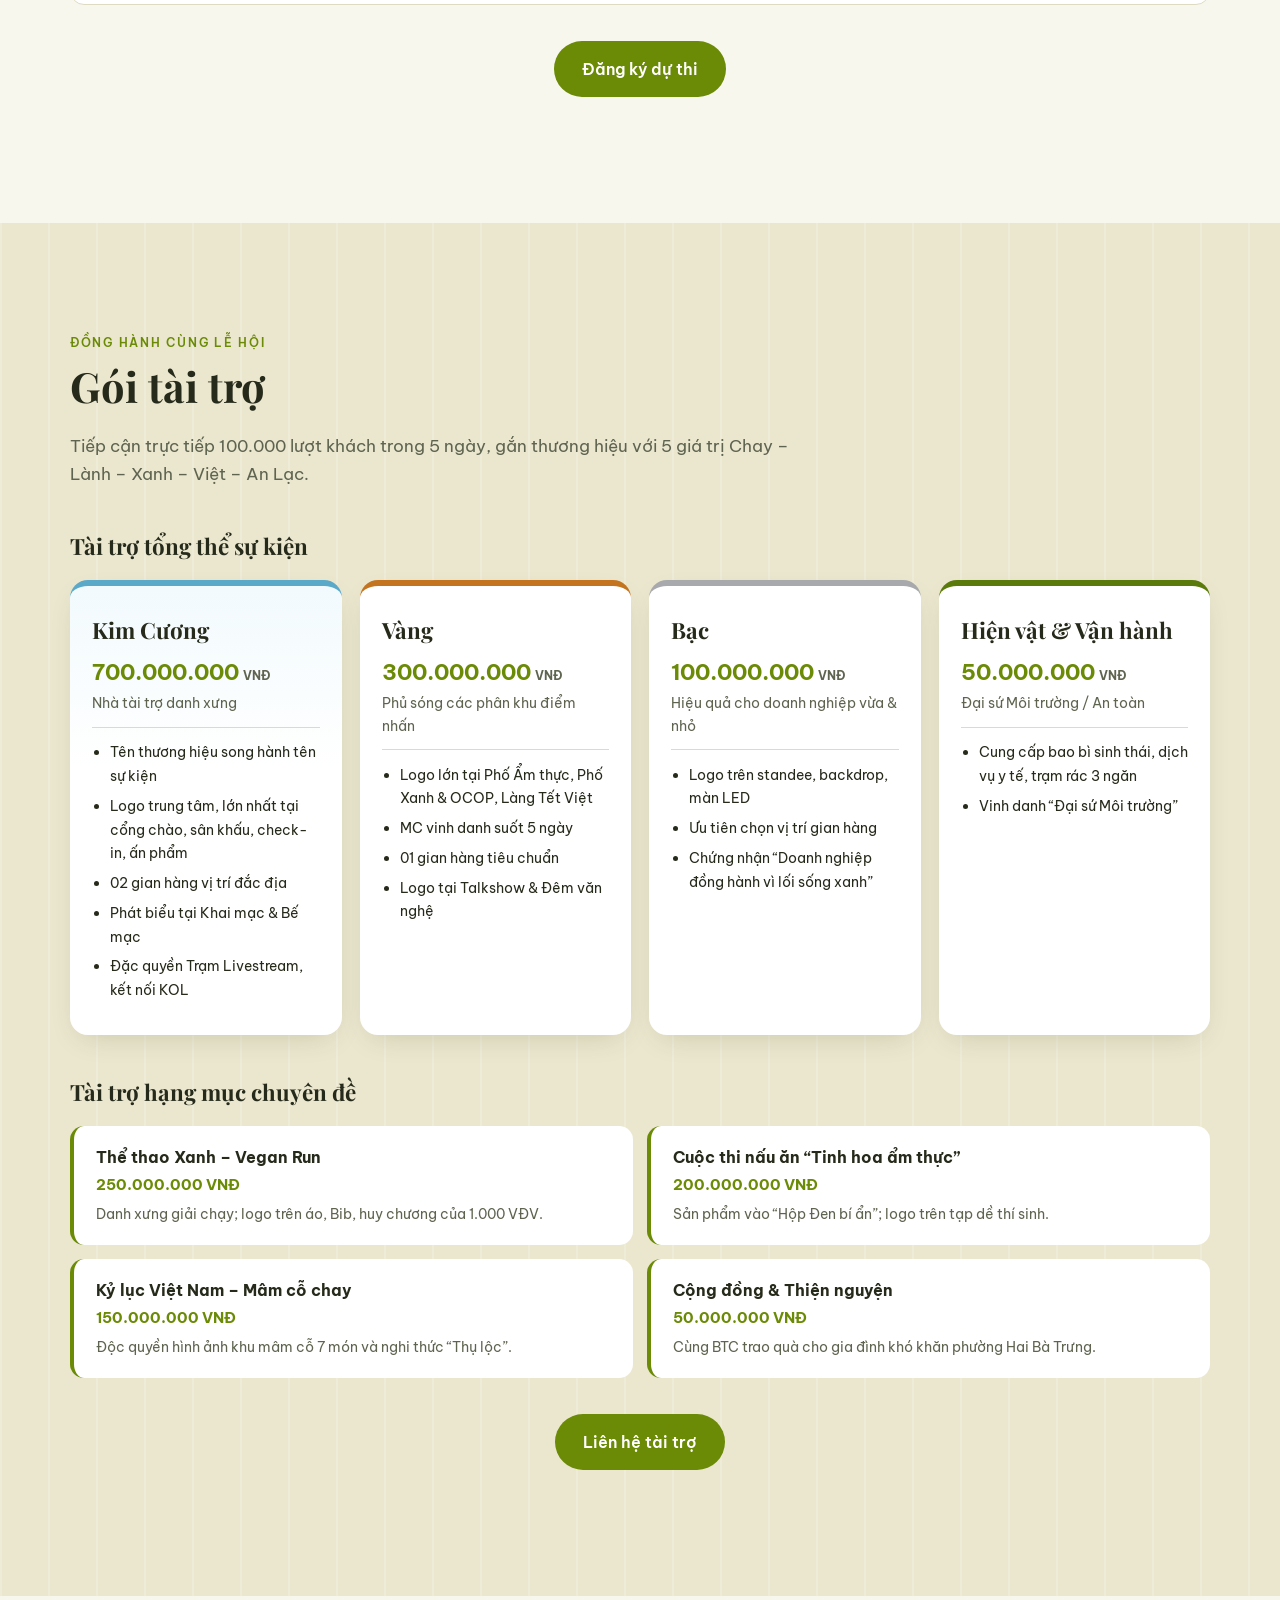
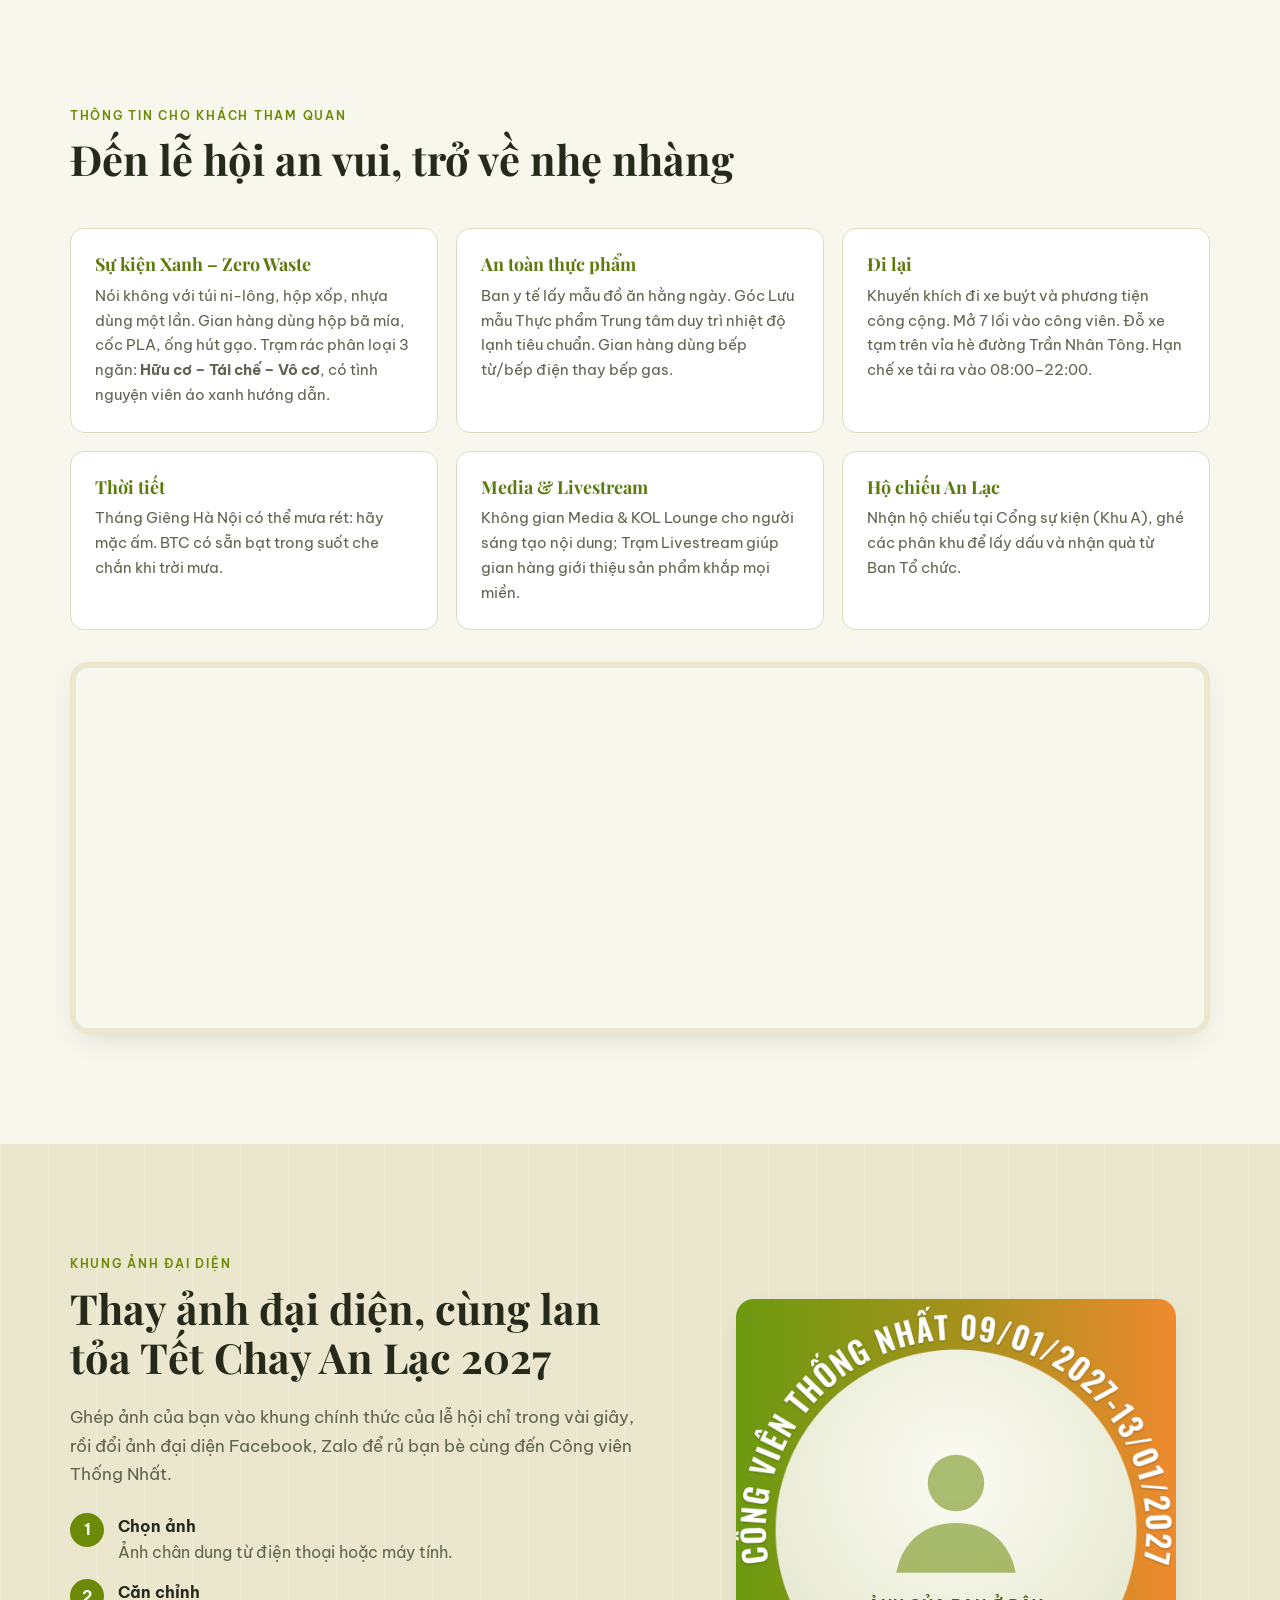
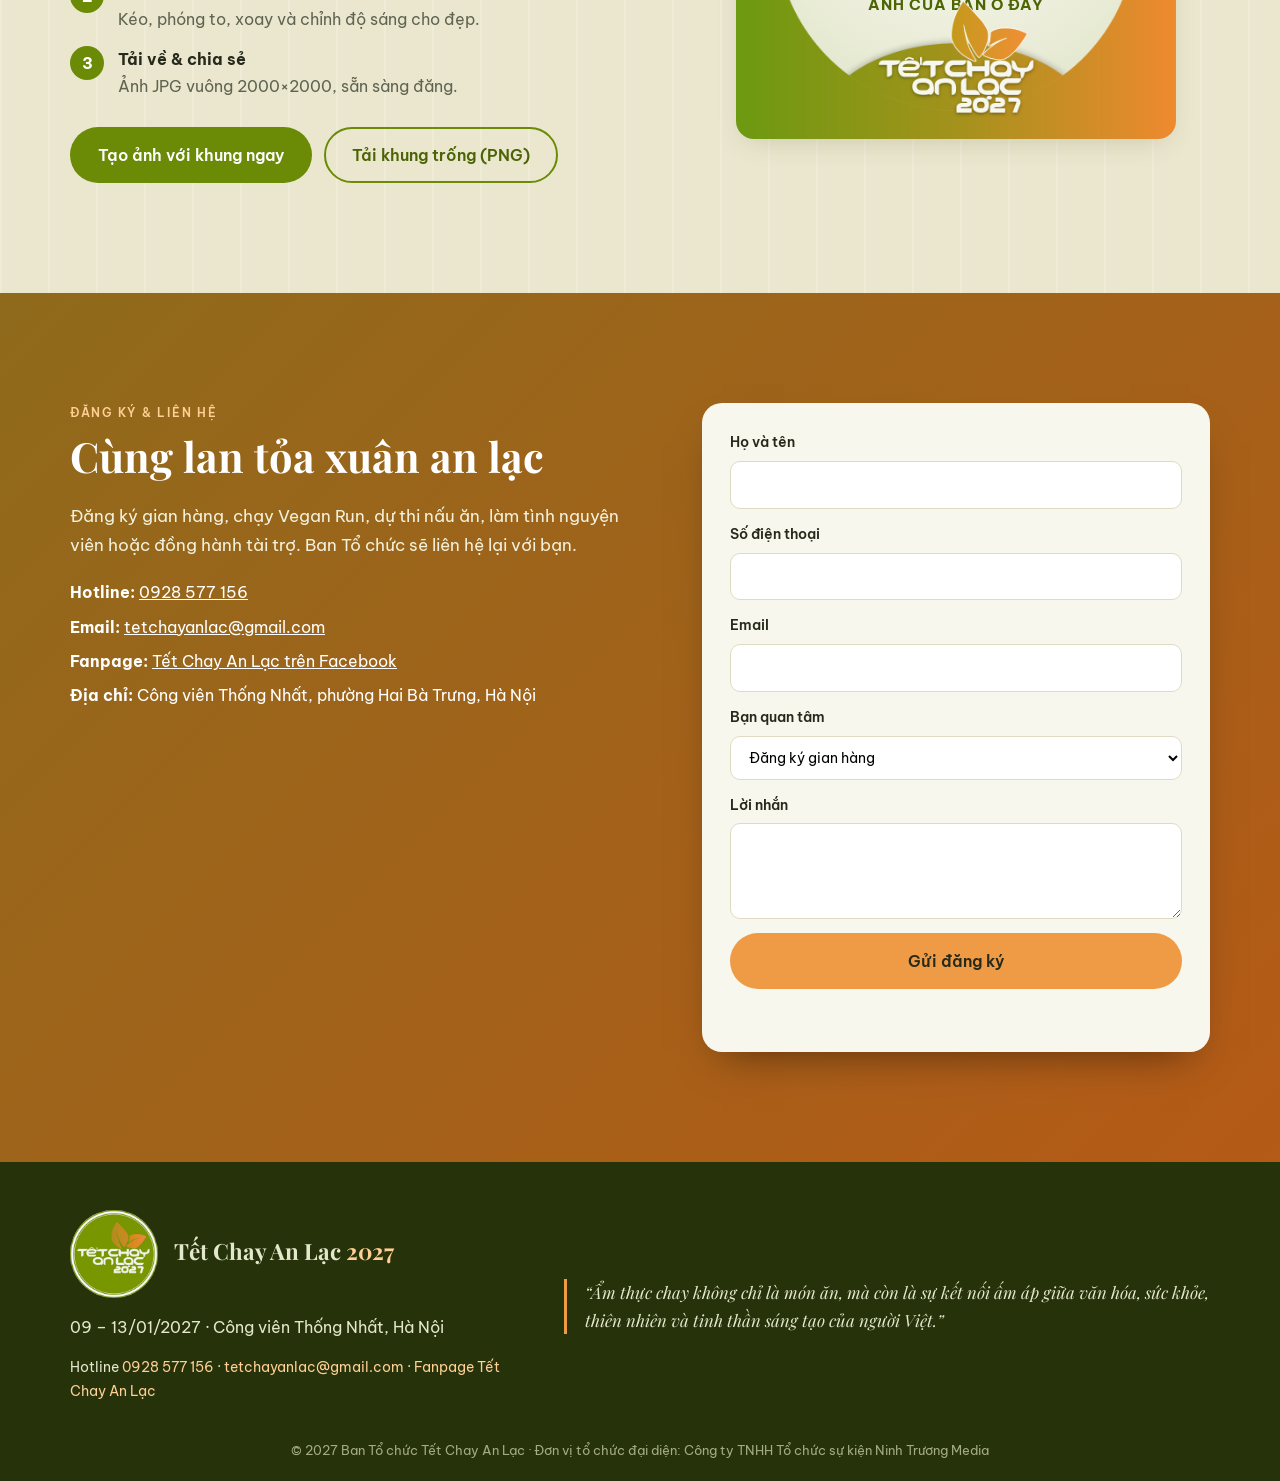
==== commit 933f4cde: "Cập nhật link fanpage Facebook Tết Chay An Lạc" ====
--- a/index.html
+++ b/index.html
@@ -10,8 +10,8 @@
   <link rel="preconnect" href="https://fonts.googleapis.com">
   <link rel="preconnect" href="https://fonts.gstatic.com" crossorigin>
   <link href="https://fonts.googleapis.com/css2?family=Be+Vietnam+Pro:wght@300;400;500;600;700&family=Playfair+Display:ital,wght@0,500;0,700;0,800;1,500&display=swap" rel="stylesheet">
-  <link rel="stylesheet" href="styles.css?v=20261023b">
-  <link rel="stylesheet" href="modules.css?v=20261023b">
+  <link rel="stylesheet" href="styles.css?v=20261023c">
+  <link rel="stylesheet" href="modules.css?v=20261023c">
   <meta property="og:image" content="logo.webp">
   <meta name="theme-color" content="#4c6404">
   <link rel="icon" type="image/webp" href="logo.webp">
@@ -123,7 +123,7 @@
         <ul class="organizer-contact">
           <li><span>Hotline</span><a href="tel:0928577156">0928 577 156</a></li>
           <li><span>Email</span><a href="mailto:tetchayanlac@gmail.com">tetchayanlac@gmail.com</a></li>
-          <li><span>Fanpage</span><a href="https://www.facebook.com/Tetchayanlac" target="_blank" rel="noopener">facebook.com/Tetchayanlac</a></li>
+          <li><span>Fanpage</span><a href="https://www.facebook.com/profile.php?id=61594895070275" target="_blank" rel="noopener">Tết Chay An Lạc trên Facebook</a></li>
         </ul>
       </div>
     </div>
@@ -551,7 +551,7 @@
       <ul class="contact" id="contact-list">
         <li><b>Hotline:</b> <a href="tel:0928577156">0928 577 156</a></li>
         <li><b>Email:</b> <a href="mailto:tetchayanlac@gmail.com">tetchayanlac@gmail.com</a></li>
-        <li><b>Fanpage:</b> <a href="https://www.facebook.com/Tetchayanlac" target="_blank" rel="noopener">facebook.com/Tetchayanlac</a></li>
+        <li><b>Fanpage:</b> <a href="https://www.facebook.com/profile.php?id=61594895070275" target="_blank" rel="noopener">Tết Chay An Lạc trên Facebook</a></li>
       </ul>
     </div>
     <form class="reg-form" id="reg-form" novalidate>
@@ -584,14 +584,14 @@
       <img src="logo.webp" alt="Logo Tết Chay An Lạc 2027" width="88" height="88">
       <p class="brand-text">Tết Chay An Lạc <b>2027</b></p>
       <p>09 – 13/01/2027 · Công viên Thống Nhất, Hà Nội</p>
-      <p class="footer-contact">Hotline <a href="tel:0928577156">0928 577 156</a> · <a href="mailto:tetchayanlac@gmail.com">tetchayanlac@gmail.com</a> · <a href="https://www.facebook.com/Tetchayanlac" target="_blank" rel="noopener">Fanpage Tetchayanlac</a></p>
+      <p class="footer-contact">Hotline <a href="tel:0928577156">0928 577 156</a> · <a href="mailto:tetchayanlac@gmail.com">tetchayanlac@gmail.com</a> · <a href="https://www.facebook.com/profile.php?id=61594895070275" target="_blank" rel="noopener">Fanpage Tết Chay An Lạc</a></p>
     </div>
     <p class="quote">“Ẩm thực chay không chỉ là món ăn, mà còn là sự kết nối ấm áp giữa văn hóa, sức khỏe, thiên nhiên và tinh thần sáng tạo của người Việt.”</p>
   </div>
   <p class="copy">© 2027 Ban Tổ chức Tết Chay An Lạc · Đơn vị tổ chức đại diện: Công ty TNHH Tổ chức sự kiện Ninh Trương Media</p>
 </footer>
 
-<script src="script.js?v=20261023b"></script>
-<script src="site-data.js?v=20261023b"></script>
+<script src="script.js?v=20261023c"></script>
+<script src="site-data.js?v=20261023c"></script>
 </body>
 </html>
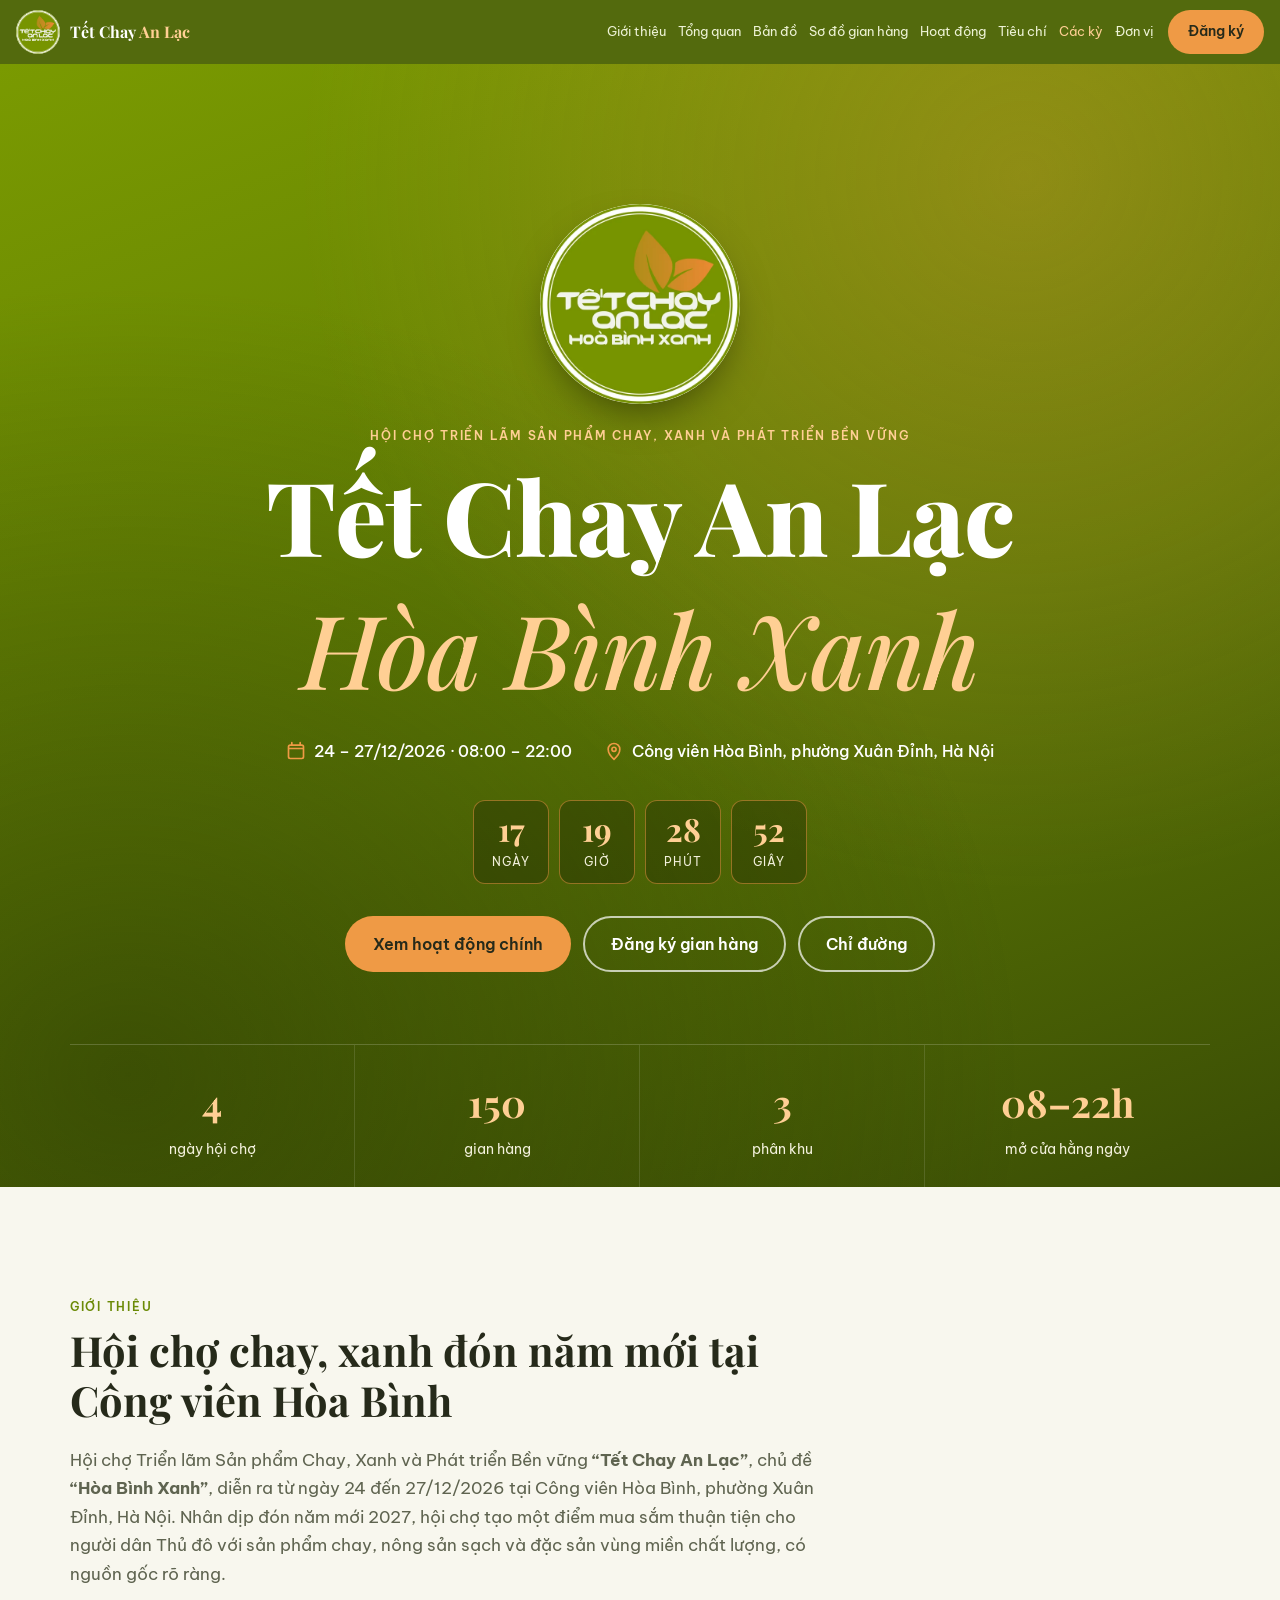
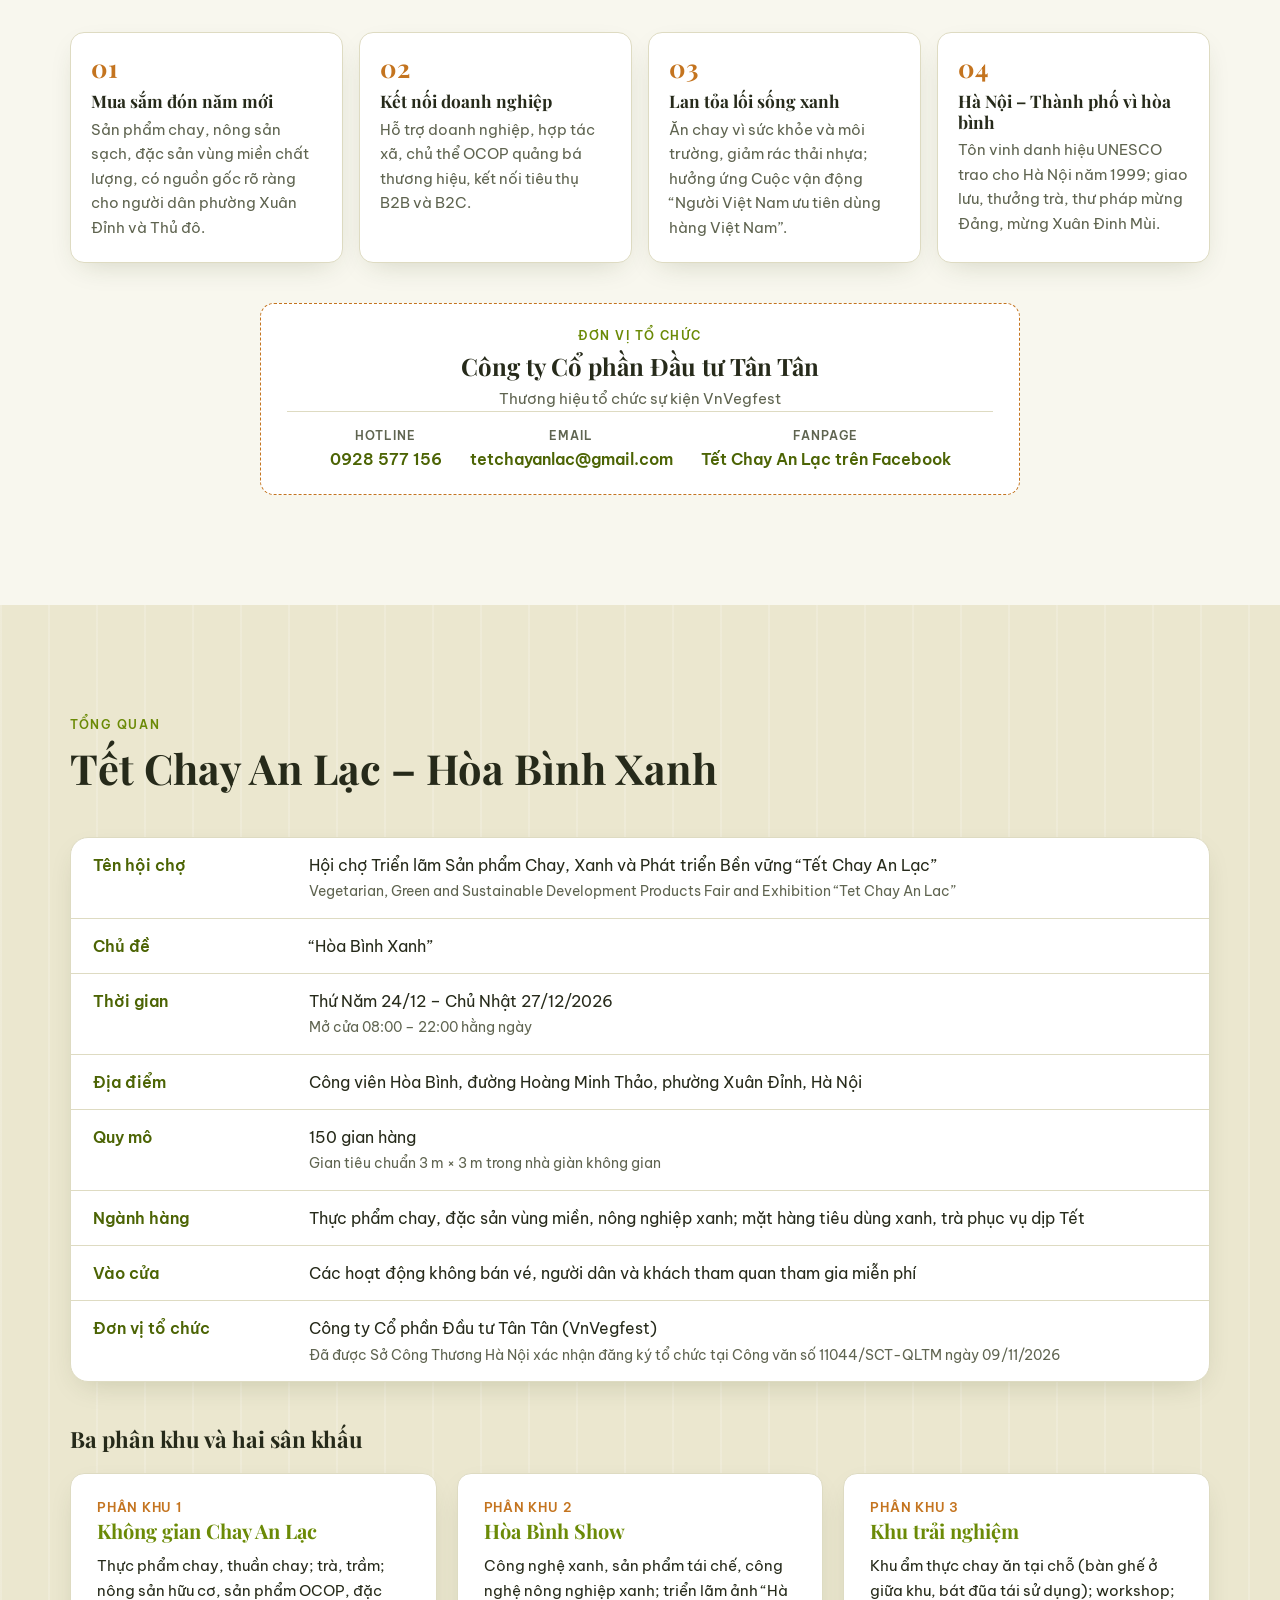
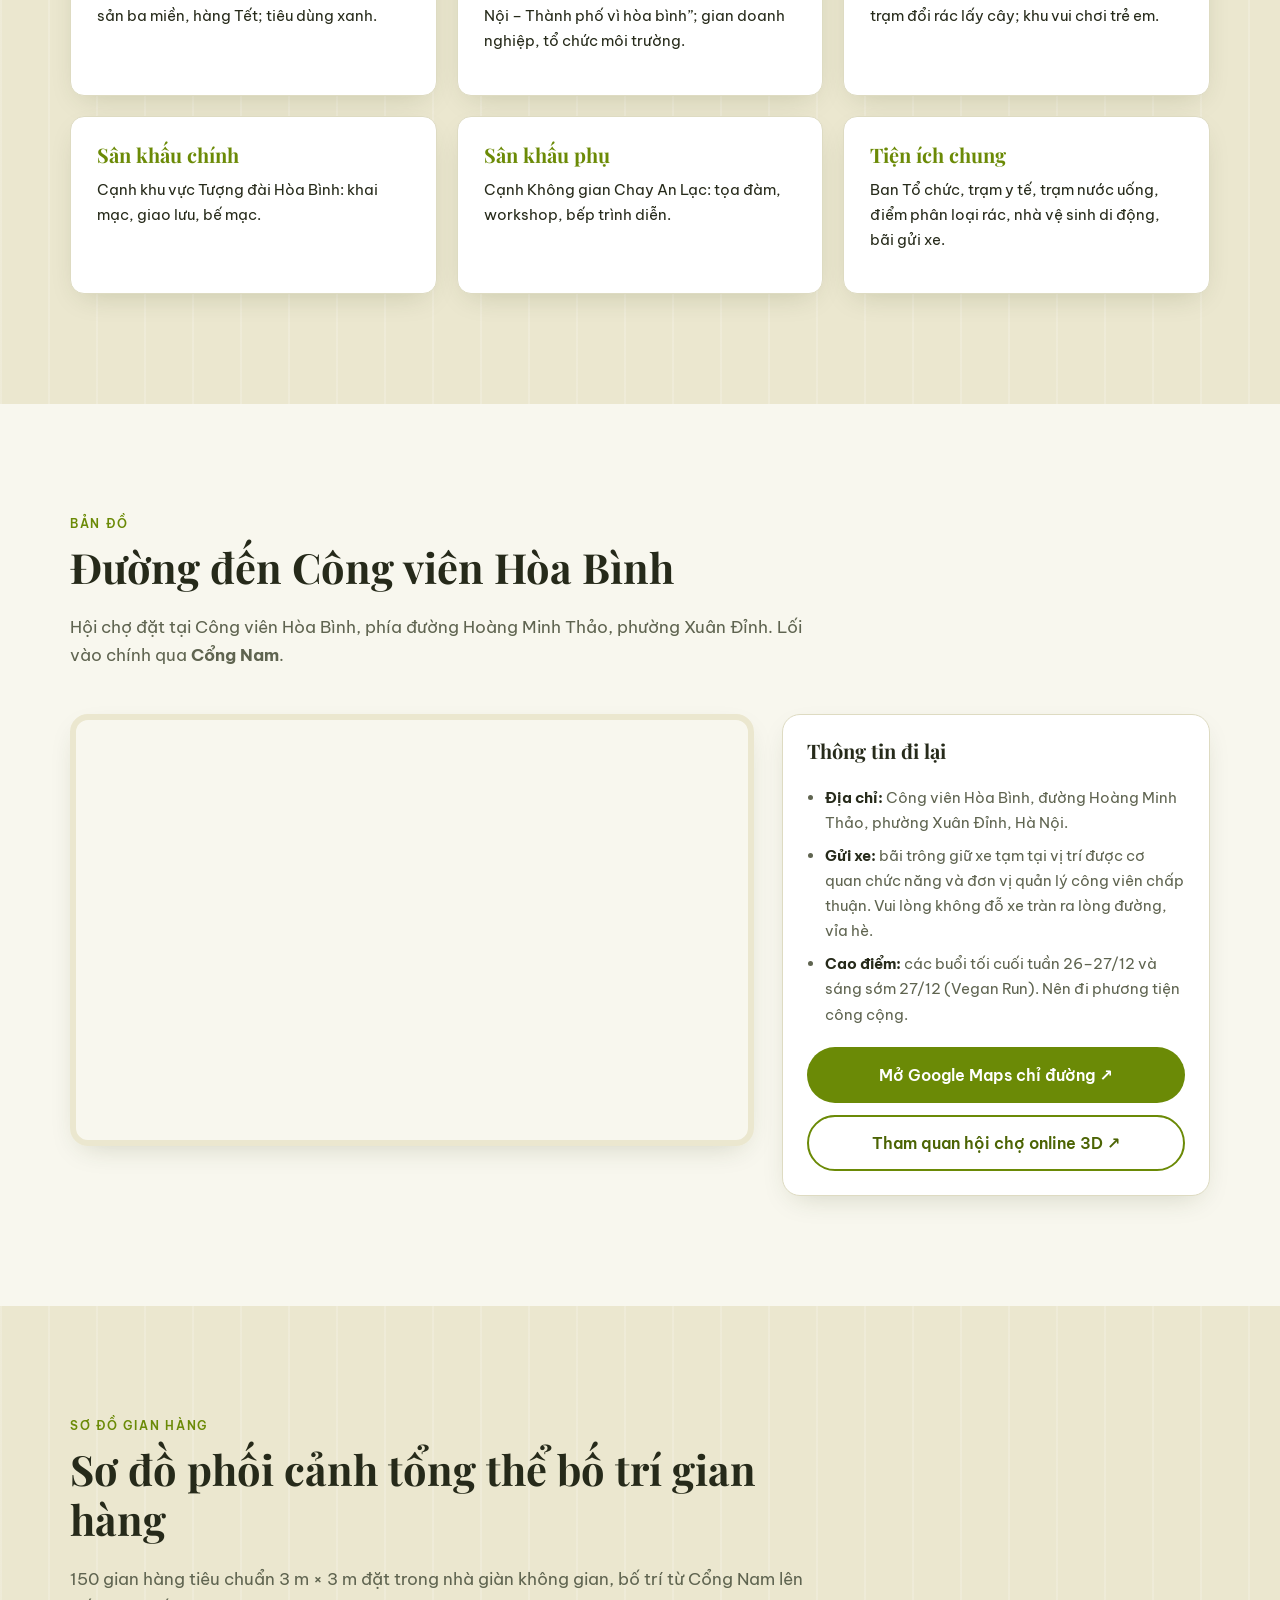
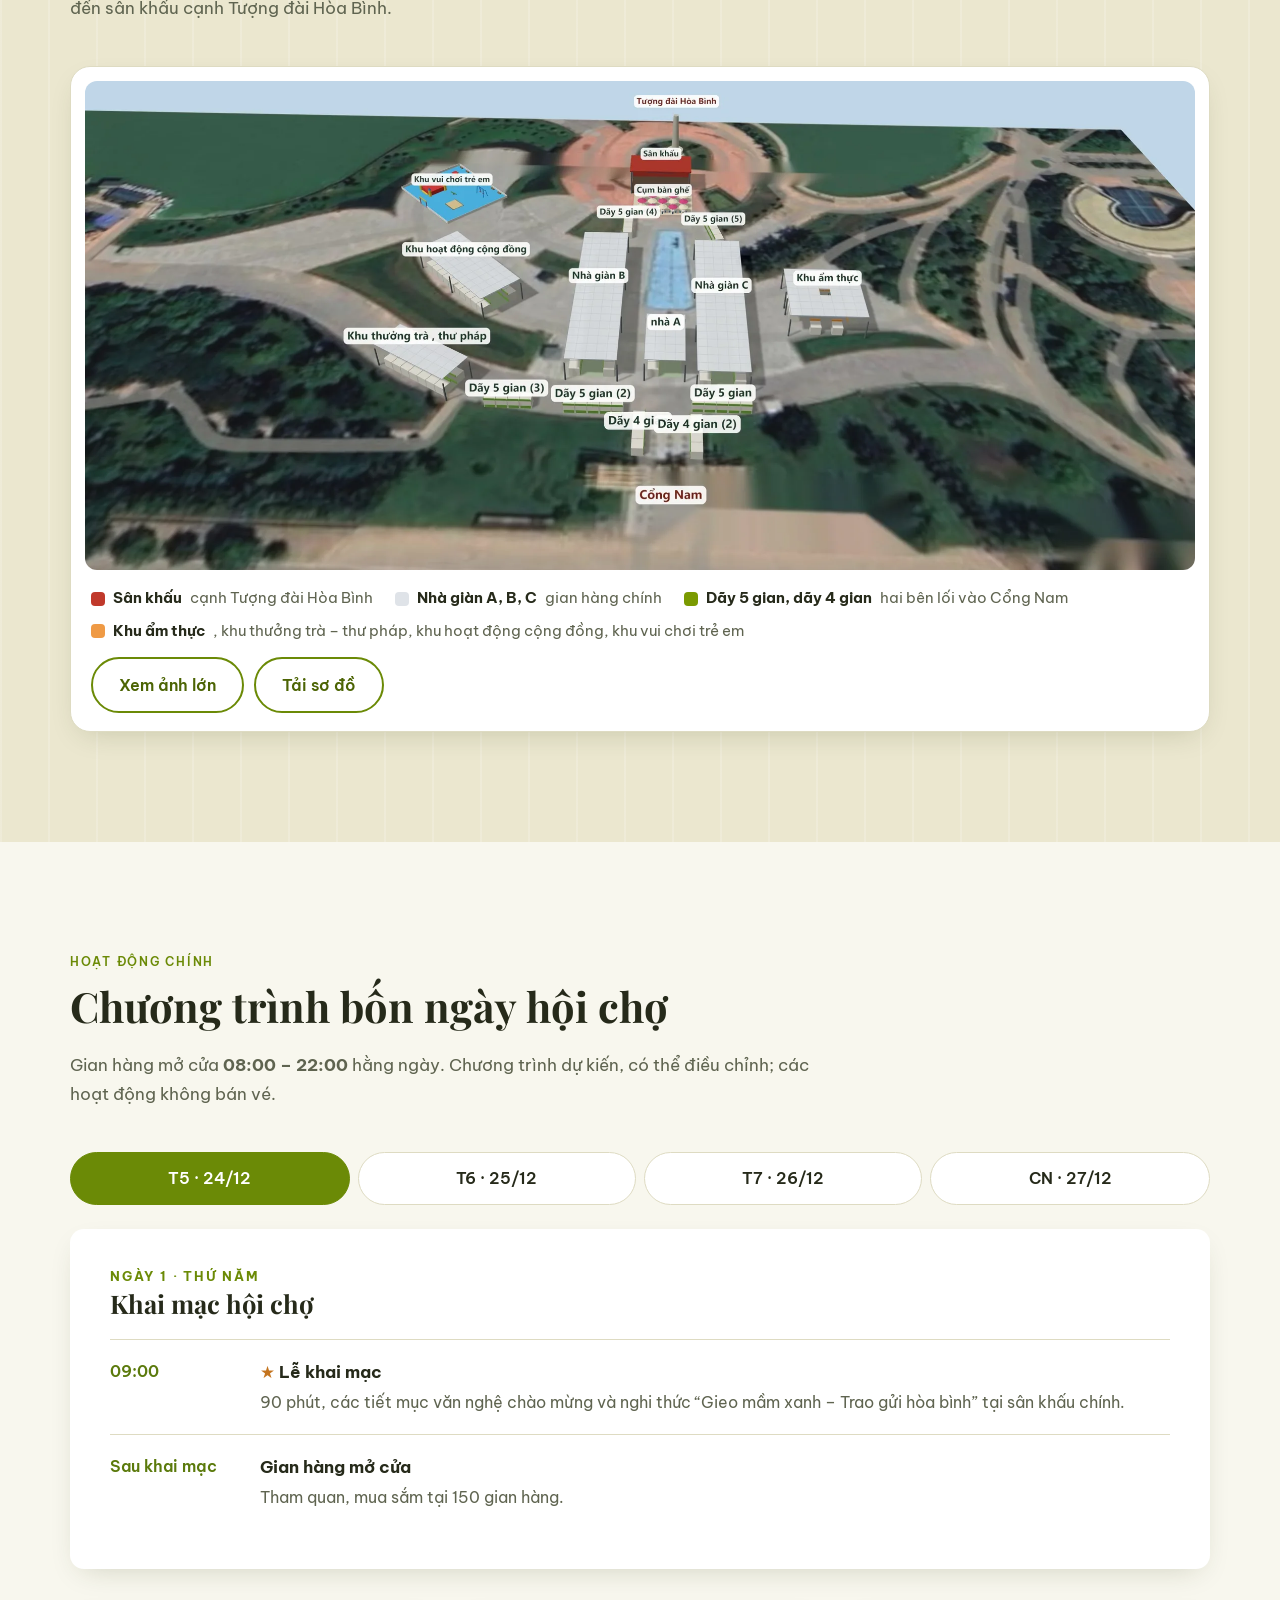
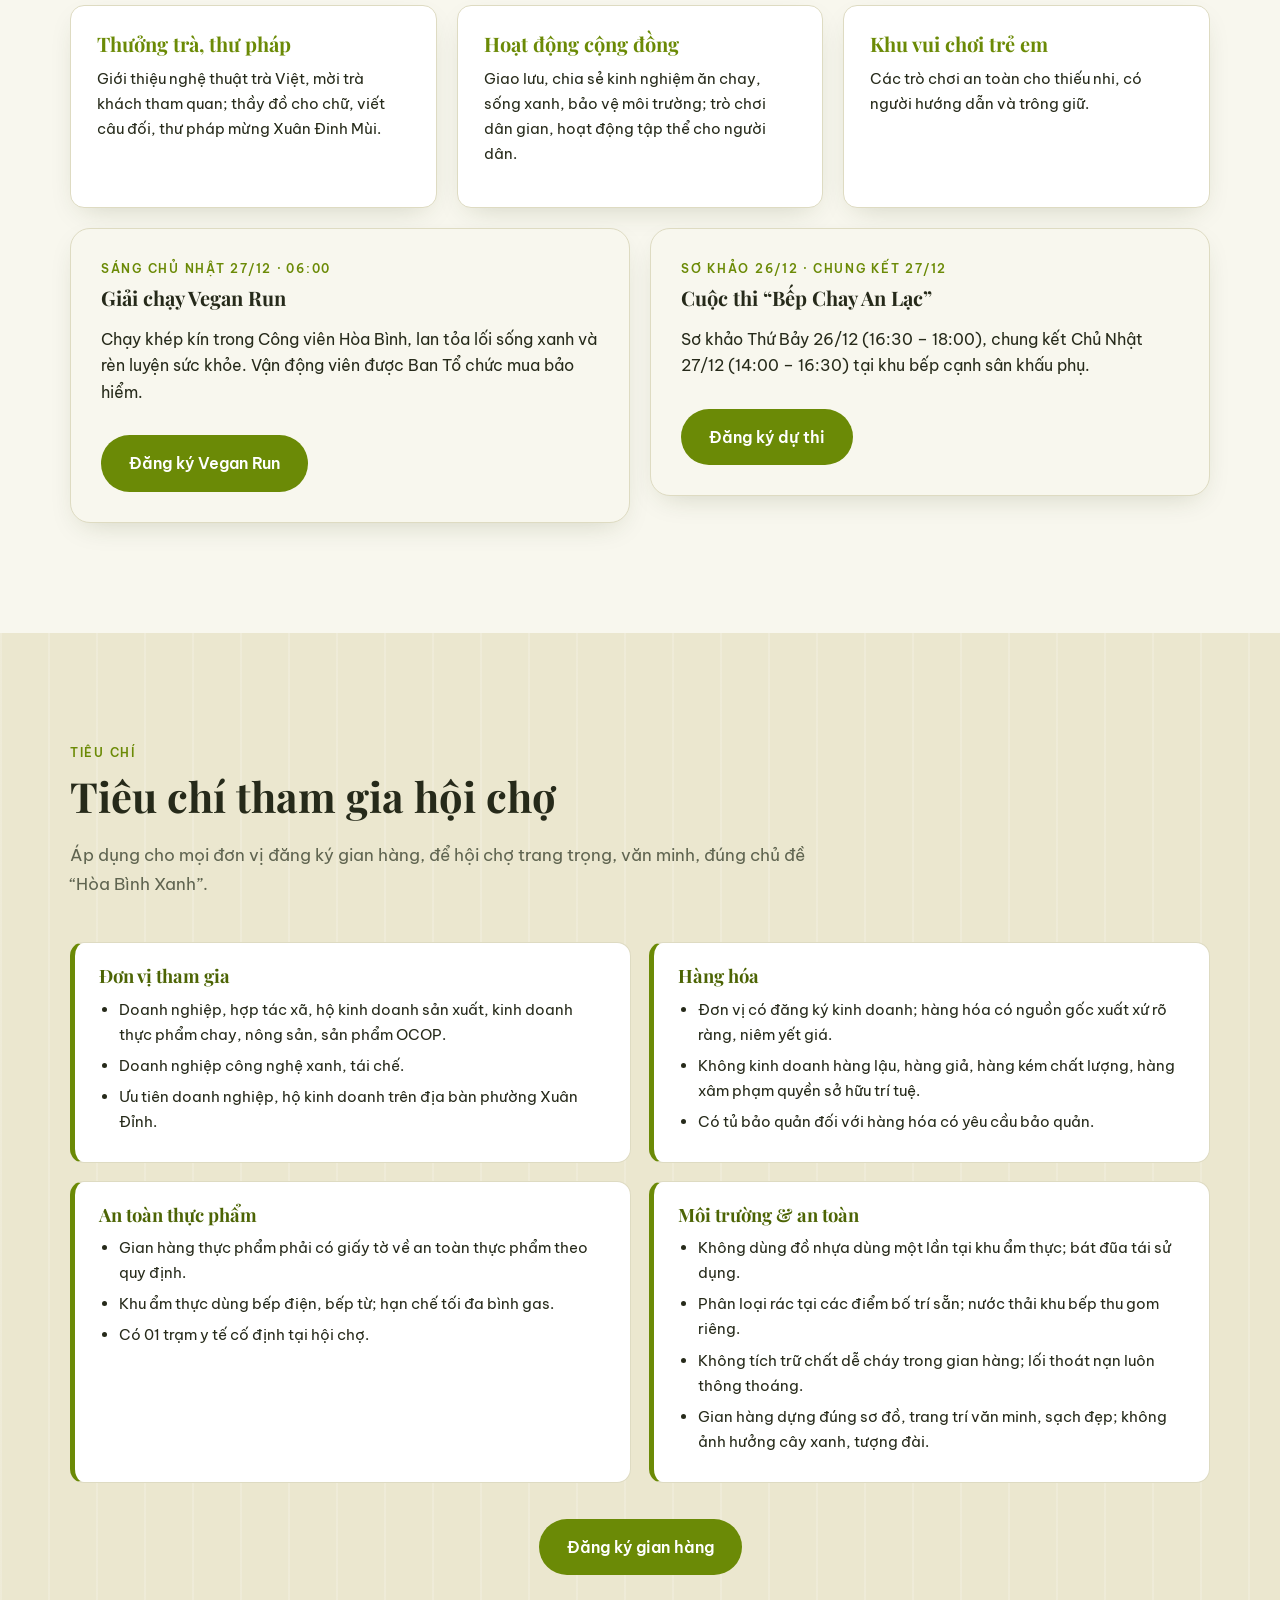
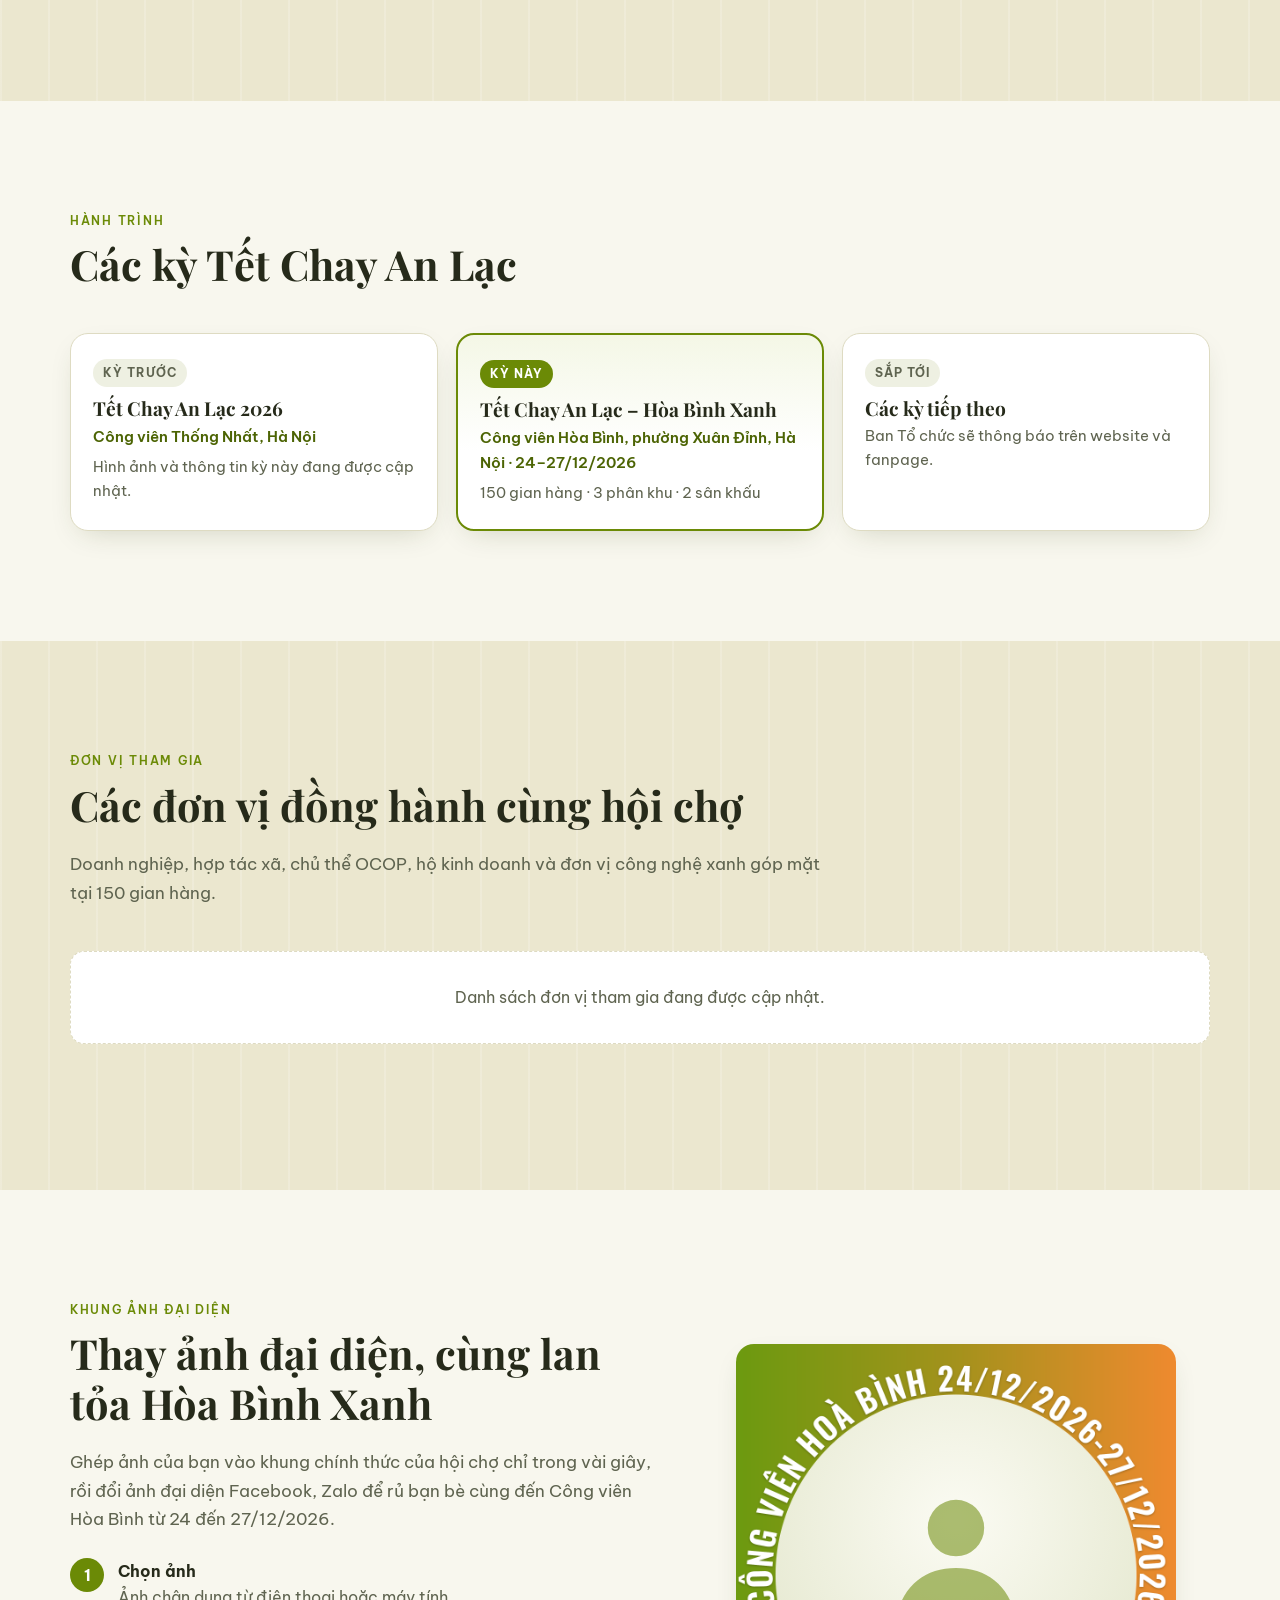
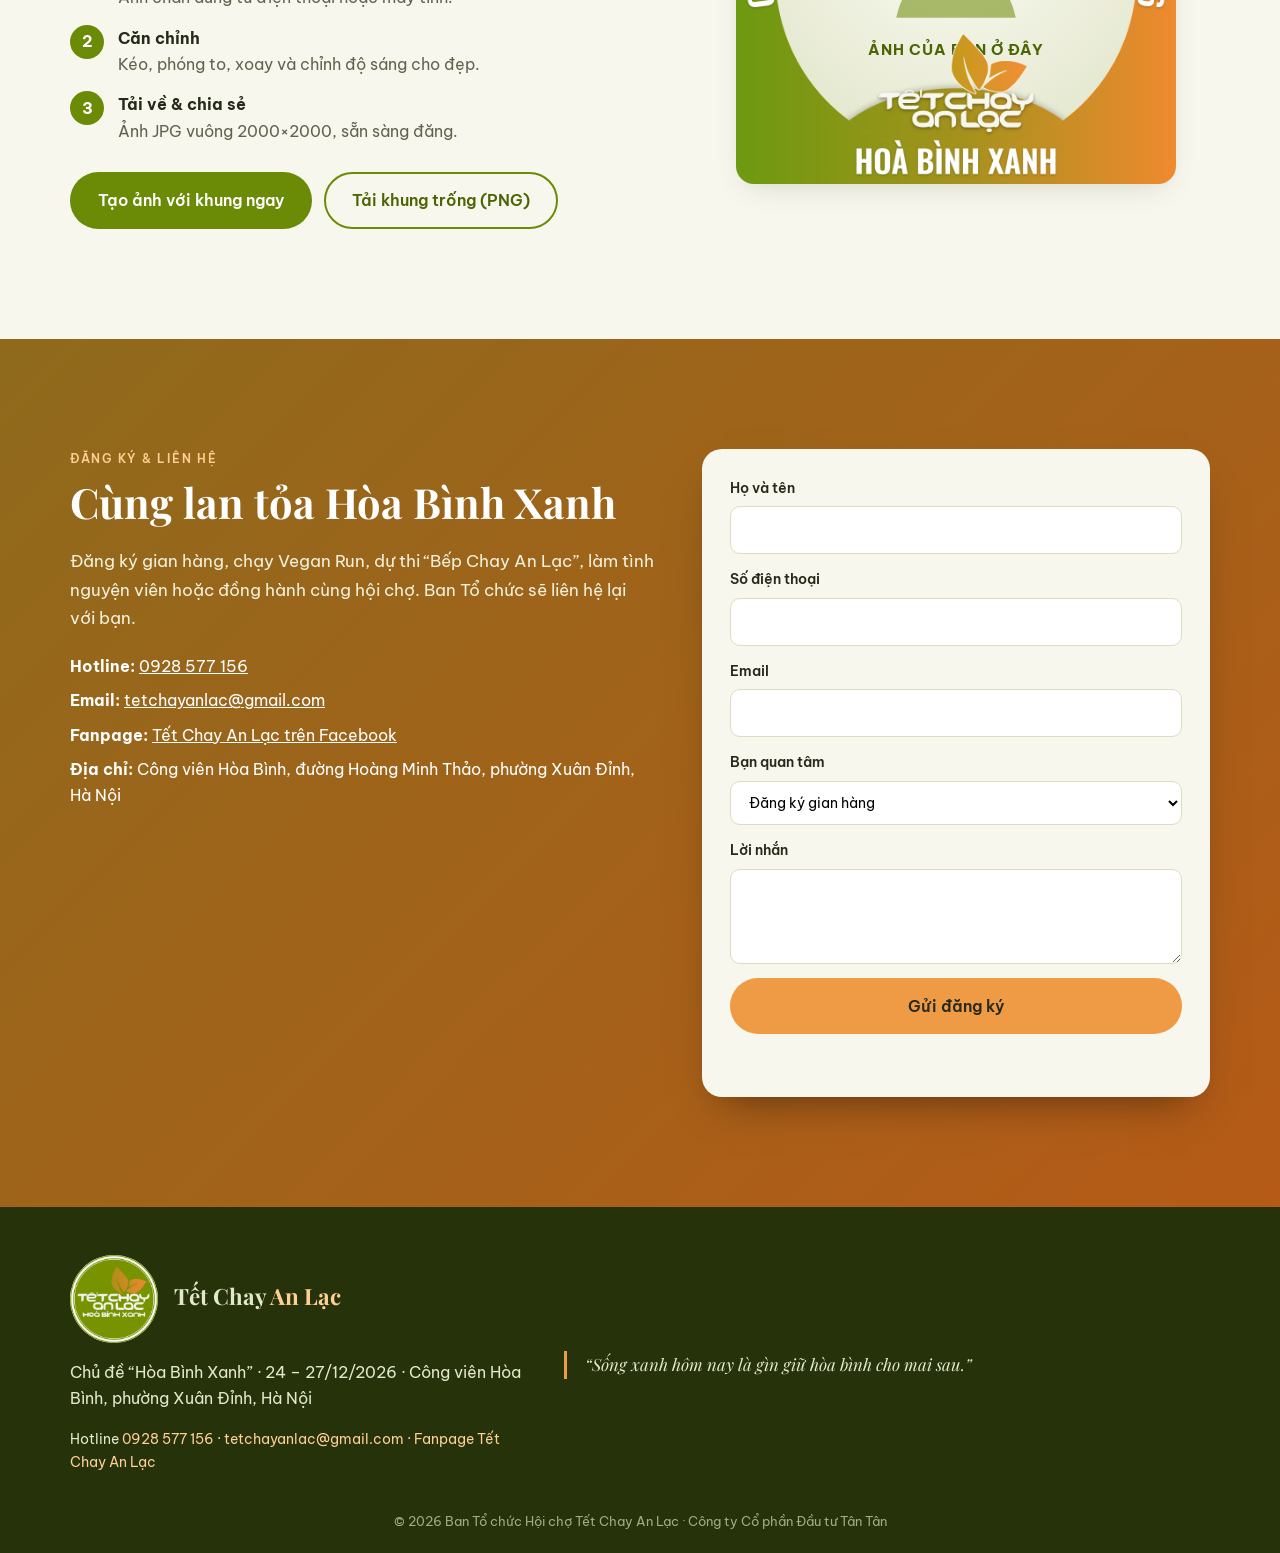
==== commit 9ef09858: "Chuyển website sang Tết Chay An Lạc – Hòa Bình Xanh (Công viên Hòa Bình, 24–27/12/2026) - Nội dung t" ====
--- a/index.html
+++ b/index.html
@@ -3,42 +3,41 @@
 <head>
   <meta charset="utf-8">
   <meta name="viewport" content="width=device-width, initial-scale=1">
-  <title>Tết Chay An Lạc 2027 – Xuân An Lạc · Sống xanh · Gìn giữ hồn Việt</title>
-  <meta name="description" content="Lễ hội Tết Chay An Lạc 2027 – 09–13/01/2027 tại Công viên Thống Nhất, Hà Nội. 150 gian hàng, Vegan Run, cuộc thi nấu ăn chay, mâm cỗ chay kỷ lục và nhiều hoạt động sống xanh.">
-  <meta property="og:title" content="Tết Chay An Lạc 2027">
-  <meta property="og:description" content="09–13/01/2027 · Công viên Thống Nhất, Hà Nội · Xuân An Lạc – Sống xanh – Gìn giữ hồn Việt">
+  <title>Tết Chay An Lạc – Hòa Bình Xanh</title>
+  <meta name="description" content="Hội chợ Triển lãm Sản phẩm Chay, Xanh và Phát triển Bền vững “Tết Chay An Lạc”, chủ đề “Hòa Bình Xanh” – 24–27/12/2026, 08:00–22:00 tại Công viên Hòa Bình, đường Hoàng Minh Thảo, phường Xuân Đỉnh, Hà Nội. 150 gian hàng thực phẩm chay, đặc sản vùng miền, nông nghiệp xanh.">
+  <meta property="og:title" content="Tết Chay An Lạc – Hòa Bình Xanh">
+  <meta property="og:description" content="24–27/12/2026 · Công viên Hòa Bình, Hà Nội · Hội chợ Triển lãm Sản phẩm Chay, Xanh và Phát triển Bền vững">
+  <meta property="og:image" content="logo-hbx.webp">
+  <meta name="theme-color" content="#4c6404">
+  <link rel="icon" type="image/png" href="logo-hbx-180.png">
+  <link rel="apple-touch-icon" href="logo-hbx-180.png">
   <link rel="preconnect" href="https://fonts.googleapis.com">
   <link rel="preconnect" href="https://fonts.gstatic.com" crossorigin>
   <link href="https://fonts.googleapis.com/css2?family=Be+Vietnam+Pro:wght@300;400;500;600;700&family=Playfair+Display:ital,wght@0,500;0,700;0,800;1,500&display=swap" rel="stylesheet">
-  <link rel="stylesheet" href="styles.css?v=20261023c">
-  <link rel="stylesheet" href="modules.css?v=20261023c">
-  <meta property="og:image" content="logo.webp">
-  <meta name="theme-color" content="#4c6404">
-  <link rel="icon" type="image/webp" href="logo.webp">
+  <link rel="stylesheet" href="styles.css?v=20261120a">
+  <link rel="stylesheet" href="modules.css?v=20261120a">
 </head>
 <body>
 
 <header class="site-header" id="top">
   <div class="container nav-wrap">
-    <a href="#top" class="brand" aria-label="Tết Chay An Lạc 2027 – về đầu trang">
-      <img class="brand-mark" src="logo.webp" alt="" width="44" height="44">
-      <span class="brand-text">Tết Chay An Lạc <b>2027</b></span>
+    <a href="#top" class="brand" aria-label="Tết Chay An Lạc – Hòa Bình Xanh, về đầu trang">
+      <img class="brand-mark" src="logo-hbx.webp" alt="" width="44" height="44">
+      <span class="brand-text">Tết Chay <b>An Lạc</b></span>
     </a>
     <button class="nav-toggle" aria-expanded="false" aria-controls="main-nav" aria-label="Mở menu">
       <span></span><span></span><span></span>
     </button>
     <nav id="main-nav" class="main-nav">
       <a href="#gioi-thieu">Giới thiệu</a>
-      <a href="#lich-trinh">Lịch trình</a>
-      <a href="#video">Video</a>
-      <a href="#khong-gian">Không gian</a>
+      <a href="#tong-quan">Tổng quan</a>
+      <a href="#ban-do">Bản đồ</a>
+      <a href="#so-do">Sơ đồ gian hàng</a>
+      <a href="#lich-trinh">Hoạt động</a>
+      <a href="#tieu-chi">Tiêu chí</a>
+      <a href="#cac-ky">Các kỳ</a>
       <a href="#don-vi">Đơn vị</a>
       <a href="#tin-tuc" id="nav-news" hidden>Tin tức</a>
-      <a href="#vegan-run">Vegan Run</a>
-      <a href="#nau-an">Thi nấu ăn</a>
-      <a href="#tai-tro">Tài trợ</a>
-      <a href="#thong-tin">Thông tin</a>
-      <a href="#khung-anh">Khung ảnh</a>
       <a href="#dang-ky" class="btn btn-sm btn-accent">Đăng ký</a>
     </nav>
   </div>
@@ -55,13 +54,12 @@
     <span class="blossom b4"></span><span class="blossom b5"></span><span class="blossom b6"></span>
   </div>
   <div class="container hero-inner">
-    <img class="hero-logo" src="logo.webp" alt="Logo Tết Chay An Lạc 2027" width="200" height="200">
-    <p class="eyebrow">Lễ hội văn hóa · Ẩm thực chay · Sống xanh</p>
-    <h1>Tết Chay<br><em>An Lạc</em> 2027</h1>
-    <p class="hero-theme">“Xuân An Lạc – Sống xanh – Gìn giữ hồn Việt”</p>
+    <img class="hero-logo" src="logo-hbx.webp" alt="Logo Tết Chay An Lạc – Hòa Bình Xanh" width="200" height="200">
+    <p class="eyebrow">Hội chợ Triển lãm Sản phẩm Chay, Xanh và Phát triển Bền vững</p>
+    <h1>Tết Chay An Lạc<br><em>Hòa Bình Xanh</em></h1>
     <ul class="hero-meta">
-      <li><svg viewBox="0 0 24 24" aria-hidden="true"><path d="M7 2v3M17 2v3M3 9h18M5 5h14a2 2 0 0 1 2 2v12a2 2 0 0 1-2 2H5a2 2 0 0 1-2-2V7a2 2 0 0 1 2-2z"/></svg>09 – 13/01/2027</li>
-      <li><svg viewBox="0 0 24 24" aria-hidden="true"><path d="M12 22s7-6.2 7-12a7 7 0 1 0-14 0c0 5.8 7 12 7 12z"/><circle cx="12" cy="10" r="2.5"/></svg>Công viên Thống Nhất, Hà Nội</li>
+      <li><svg viewBox="0 0 24 24" aria-hidden="true"><path d="M7 2v3M17 2v3M3 9h18M5 5h14a2 2 0 0 1 2 2v12a2 2 0 0 1-2 2H5a2 2 0 0 1-2-2V7a2 2 0 0 1 2-2z"/></svg>24 – 27/12/2026 · 08:00 – 22:00</li>
+      <li><svg viewBox="0 0 24 24" aria-hidden="true"><path d="M12 22s7-6.2 7-12a7 7 0 1 0-14 0c0 5.8 7 12 7 12z"/><circle cx="12" cy="10" r="2.5"/></svg>Công viên Hòa Bình, phường Xuân Đỉnh, Hà Nội</li>
     </ul>
     <div class="countdown" id="countdown" aria-live="polite">
       <div><b data-cd="d">--</b><span>ngày</span></div>
@@ -70,56 +68,56 @@
       <div><b data-cd="s">--</b><span>giây</span></div>
     </div>
     <div class="hero-cta">
-      <a href="#lich-trinh" class="btn btn-accent">Xem lịch trình</a>
-      <a href="#dang-ky" class="btn btn-ghost">Đăng ký tham gia</a>
-      <a href="khung-anh.html" class="btn btn-ghost">Tạo ảnh với khung 2027</a>
+      <a href="#lich-trinh" class="btn btn-accent">Xem hoạt động chính</a>
+      <a href="#dang-ky" class="btn btn-ghost">Đăng ký gian hàng</a>
+      <a href="#ban-do" class="btn btn-ghost">Chỉ đường</a>
     </div>
   </div>
   <div class="stats container">
-    <div><b>5</b><span>ngày lễ hội</span></div>
+    <div><b>4</b><span>ngày hội chợ</span></div>
     <div><b>150</b><span>gian hàng</span></div>
-    <div><b>100.000</b><span>lượt khách dự kiến</span></div>
-    <div><b>1.000</b><span>VĐV Vegan Run</span></div>
-  </div>
-</section>
-
-<!-- GIỚI THIỆU -->
+    <div><b>3</b><span>phân khu</span></div>
+    <div><b>08–22h</b><span>mở cửa hằng ngày</span></div>
+  </div>
+</section>
+
+<!-- 1. GIỚI THIỆU -->
 <section id="gioi-thieu" class="section">
   <div class="container">
     <div class="section-head">
       <p class="eyebrow">Giới thiệu</p>
-      <h2>Một không gian an lành giữa lòng Thủ đô</h2>
-      <p class="lead">Tết Chay An Lạc 2027 là không gian văn hóa phản ánh sự chuyển mình trong nhận thức cộng đồng về phát triển bền vững, kinh tế tuần hoàn và lối sống xanh. Toàn bộ cảnh quan, từ cổng chào đến gian hàng, được dựng bằng <strong>100% vật liệu tự nhiên</strong>: mây, tre, nứa, mành tăm tre và lá cọ.</p>
-    </div>
-
-    <div class="values">
-      <article class="value">
-        <span class="value-char">Chay</span>
-        <p>Lan tỏa nét đẹp ẩm thực chay và lựa chọn sống có ý thức.</p>
-      </article>
-      <article class="value">
-        <span class="value-char">Lành</span>
-        <p>Cơ thể khỏe mạnh, nếp sống tử tế, yêu thương chăm sóc gia đình.</p>
-      </article>
-      <article class="value">
-        <span class="value-char">Xanh</span>
-        <p>Giảm rác thải, cổ vũ tiêu dùng có trách nhiệm với thiên nhiên.</p>
-      </article>
-      <article class="value">
-        <span class="value-char">Việt</span>
-        <p>Gìn giữ văn hóa, làng nghề, món ăn và sản phẩm thuần Việt.</p>
-      </article>
-      <article class="value">
-        <span class="value-char">An Lạc</span>
-        <p>An vui, lợi lạc cho cộng đồng; kết nối, sẻ chia và phụng sự xã hội.</p>
+      <h2>Hội chợ chay, xanh đón năm mới tại Công viên Hòa Bình</h2>
+      <p class="lead">Hội chợ Triển lãm Sản phẩm Chay, Xanh và Phát triển Bền vững <strong>“Tết Chay An Lạc”</strong>, chủ đề <strong>“Hòa Bình Xanh”</strong>, diễn ra từ ngày 24 đến 27/12/2026 tại Công viên Hòa Bình, phường Xuân Đỉnh, Hà Nội. Nhân dịp đón năm mới 2027, hội chợ tạo một điểm mua sắm thuận tiện cho người dân Thủ đô với sản phẩm chay, nông sản sạch và đặc sản vùng miền chất lượng, có nguồn gốc rõ ràng.</p>
+    </div>
+
+    <div class="aims">
+      <article class="aim">
+        <span class="aim-num">01</span>
+        <h3>Mua sắm đón năm mới</h3>
+        <p>Sản phẩm chay, nông sản sạch, đặc sản vùng miền chất lượng, có nguồn gốc rõ ràng cho người dân phường Xuân Đỉnh và Thủ đô.</p>
+      </article>
+      <article class="aim">
+        <span class="aim-num">02</span>
+        <h3>Kết nối doanh nghiệp</h3>
+        <p>Hỗ trợ doanh nghiệp, hợp tác xã, chủ thể OCOP quảng bá thương hiệu, kết nối tiêu thụ B2B và B2C.</p>
+      </article>
+      <article class="aim">
+        <span class="aim-num">03</span>
+        <h3>Lan tỏa lối sống xanh</h3>
+        <p>Ăn chay vì sức khỏe và môi trường, giảm rác thải nhựa; hưởng ứng Cuộc vận động “Người Việt Nam ưu tiên dùng hàng Việt Nam”.</p>
+      </article>
+      <article class="aim">
+        <span class="aim-num">04</span>
+        <h3>Hà Nội – Thành phố vì hòa bình</h3>
+        <p>Tôn vinh danh hiệu UNESCO trao cho Hà Nội năm 1999; giao lưu, thưởng trà, thư pháp mừng Đảng, mừng Xuân Đinh Mùi.</p>
       </article>
     </div>
 
     <div class="organizer">
       <div class="organizer-card">
-        <span class="organizer-label">Đơn vị tổ chức đại diện</span>
-        <p class="organizer-name">Công ty TNHH Tổ chức sự kiện Ninh Trương Media</p>
-        <p class="organizer-partners">Phối hợp cùng Cộng đồng ăn chay Việt Nam và Hiệp hội Chống hàng giả và Bảo vệ thương hiệu Hà Nội</p>
+        <span class="organizer-label">Đơn vị tổ chức</span>
+        <p class="organizer-name">Công ty Cổ phần Đầu tư Tân Tân</p>
+        <p class="organizer-partners">Thương hiệu tổ chức sự kiện VnVegfest</p>
         <ul class="organizer-contact">
           <li><span>Hotline</span><a href="tel:0928577156">0928 577 156</a></li>
           <li><span>Email</span><a href="mailto:tetchayanlac@gmail.com">tetchayanlac@gmail.com</a></li>
@@ -130,171 +128,267 @@
   </div>
 </section>
 
-<!-- LỊCH TRÌNH -->
-<section id="lich-trinh" class="section section-tint">
-  <div class="container">
-    <div class="section-head">
-      <p class="eyebrow">Lịch trình</p>
-      <h2>Năm ngày hội an lạc</h2>
-      <p class="lead">Xuyên suốt sự kiện là hành trình <strong>“Hộ chiếu An Lạc”</strong>: ghé các khu, nhận dấu và nhận quà.</p>
-    </div>
-
-    <div class="pre-event">
-      <h3>Hoạt động tiền sự kiện <small>19/12 – 27/12/2026</small></h3>
-      <ul>
-        <li><b>Lễ dâng hương, viếng Lăng Bác</b> – Ban Tổ chức báo công, cầu cho ngày hội bình an, thời tiết thuận hòa.</li>
-        <li><b>Đạp xe diễu hành</b> – Lan tỏa thông điệp bảo vệ môi trường và rèn luyện sức khỏe.</li>
-        <li><b>Giải bóng đá giao hữu chay</b> – Giao lưu thể thao, tinh thần đoàn kết của cộng đồng ăn chay.</li>
-      </ul>
-    </div>
-
-    <div class="tabs" role="tablist" aria-label="Chọn ngày">
-      <button role="tab" aria-selected="true" aria-controls="day1" id="tab1">T7 · 09/01</button>
-      <button role="tab" aria-selected="false" aria-controls="day2" id="tab2" tabindex="-1">CN · 10/01</button>
-      <button role="tab" aria-selected="false" aria-controls="day3" id="tab3" tabindex="-1">T2 · 11/01</button>
-      <button role="tab" aria-selected="false" aria-controls="day4" id="tab4" tabindex="-1">T3 · 12/01</button>
-      <button role="tab" aria-selected="false" aria-controls="day5" id="tab5" tabindex="-1">T4 · 13/01</button>
-    </div>
-
-    <div class="tab-panels">
-      <div class="day" role="tabpanel" id="day1" aria-labelledby="tab1">
-        <h3><span>Ngày 1</span>Xuân An Lạc – Mở hội</h3>
-        <ol class="timeline">
-          <li><time>Sáng – Chiều</time><div><b>Đón khách qua 7 lối vào</b><p>Bắt đầu hành trình tham quan, trải nghiệm và mua sắm tại 150 gian hàng.</p></div></li>
-          <li class="hl"><time>Tối</time><div><b>Đêm Khai mạc “Tết Chay An Lạc 2027”</b><p>Các tiết mục nghệ thuật chào đón mùa xuân.</p></div></li>
-        </ol>
-      </div>
-      <div class="day" role="tabpanel" id="day2" aria-labelledby="tab2" hidden>
-        <h3><span>Ngày 2</span>Sức sống xanh &amp; Nét đẹp ẩm thực</h3>
-        <ol class="timeline">
-          <li class="hl"><time>Sáng</time><div><b>Vegan Run 2027</b><p>Chạy bộ dưới tán cây quanh Hồ Bảy Mẫu và Đảo Hòa Bình. <a href="#vegan-run">Xem chi tiết →</a></p></div></li>
-          <li class="hl"><time>Chiều</time><div><b>Mâm cỗ chay quê hương khổng lồ – Kỷ lục Việt Nam</b><p>7 món thuần thực vật, sau đó là nghi thức “Thụ lộc”: chia phần ăn đến tận tay bà con.</p></div></li>
-          <li><time>Tối</time><div><b>Talkshow “Ăn chay sống khỏe giữa đời thường”</b><p>Trò chuyện gần gũi cùng khách mời.</p></div></li>
-        </ol>
-      </div>
-      <div class="day" role="tabpanel" id="day3" aria-labelledby="tab3" hidden>
-        <h3><span>Ngày 3</span>Tinh hoa ẩm thực &amp; Hồn Việt</h3>
-        <ol class="timeline">
-          <li class="hl"><time>Sáng – Chiều</time><div><b>Cuộc thi nấu ăn “Tinh hoa ẩm thực chay Việt Nam”</b><p>Các đầu bếp sáng tạo hương vị và màu sắc món chay. <a href="#nau-an">Xem thể lệ →</a></p></div></li>
-          <li><time>Tối</time><div><b>Đêm văn nghệ truyền thống</b><p>Thanh âm dân tộc và vẻ đẹp văn hóa dân gian.</p></div></li>
-        </ol>
-      </div>
-      <div class="day" role="tabpanel" id="day4" aria-labelledby="tab4" hidden>
-        <h3><span>Ngày 4</span>Ươm mầm An Lạc &amp; Gìn giữ môi trường</h3>
-        <ol class="timeline">
-          <li class="hl"><time>Cả ngày</time><div><b>Chuỗi hoạt động “Sống xanh”</b><p>Ươm mầm an lạc, phát động trồng cây, hướng dẫn phân loại rác tại nhà, <strong>đổi rác lấy cây</strong> và nhiều hành động thiết thực vì môi trường.</p></div></li>
-        </ol>
-      </div>
-      <div class="day" role="tabpanel" id="day5" aria-labelledby="tab5" hidden>
-        <h3><span>Ngày 5</span>Tri ân &amp; Bế mạc</h3>
-        <ol class="timeline">
-          <li><time>Sáng – Chiều</time><div><b>Hoạt động thiện nguyện</b><p>Trao quà thiết thực tới các gia đình có hoàn cảnh khó khăn trên địa bàn phường Hai Bà Trưng.</p></div></li>
-          <li class="hl"><time>Tối</time><div><b>Lễ Bế mạc</b><p>Tri ân những người đồng hành, khép lại sự kiện trong an vui.</p></div></li>
-        </ol>
-      </div>
-    </div>
-  </div>
-</section>
-
-<!-- VIDEO -->
-<section id="video" class="section section-forest">
-  <div class="container">
-    <div class="section-head">
-      <p class="eyebrow">Video</p>
-      <h2>Xem trước Tết Chay An Lạc</h2>
-      <p class="lead">Chia sẻ để cùng lan tỏa một cái Tết lành – cho mình, cho người, cho đất trời. <b>#TetChayAnLac2027</b></p>
-    </div>
-    <div class="video-feature">
-      <video controls preload="none" playsinline poster="video/v01-teaser-mot-cai-tet-lanh-ngang-16x9.jpg">
-        <source src="video/v01-teaser-mot-cai-tet-lanh-ngang-16x9.mp4" type="video/mp4">
-      </video>
-    </div>
-    <div class="video-grid">
-      <figure>
-        <video controls preload="none" playsinline poster="video/v02-5-gia-tri-doc-9x16.jpg">
-          <source src="video/v02-5-gia-tri-doc-9x16.mp4" type="video/mp4">
-        </video>
-        <figcaption>5 giá trị Chay – Lành – Xanh – Việt – An Lạc</figcaption>
-      </figure>
-      <figure>
-        <video controls preload="none" playsinline poster="video/v03-vegan-run-2027-doc-9x16.jpg">
-          <source src="video/v03-vegan-run-2027-doc-9x16.mp4" type="video/mp4">
-        </video>
-        <figcaption>Vegan Run 2027 – Mở đăng ký</figcaption>
-      </figure>
-      <figure>
-        <video controls preload="none" playsinline poster="video/v04-cuoc-thi-tinh-hoa-am-thuc-chay-doc-9x16.jpg">
-          <source src="video/v04-cuoc-thi-tinh-hoa-am-thuc-chay-doc-9x16.mp4" type="video/mp4">
-        </video>
-        <figcaption>Cuộc thi “Tinh hoa ẩm thực chay Việt Nam”</figcaption>
-      </figure>
-    </div>
-  </div>
-</section>
-
-<!-- KHÔNG GIAN -->
-<section id="khong-gian" class="section">
-  <div class="container">
-    <div class="section-head">
-      <p class="eyebrow">Không gian</p>
-      <h2>Dạo hội chợ trước khi đến Công viên Thống Nhất</h2>
-      <p class="lead">Hội chợ ẩm thực chay, sản phẩm xanh và đặc sản vùng miền được dựng lại thành mô hình 3D theo đúng sơ đồ của Ban Tổ chức. Xoay, phóng to, tìm gian hàng và xem các đơn vị đang phát trực tiếp.</p>
-    </div>
-
-    <div class="fair3d">
-      <a class="fair3d-visual" href="https://claude.ai/artifact/EGjCmLx2ohKbTqMDGycZGK" target="_blank" rel="noopener" aria-label="Mở hội chợ online 3D (mở trong thẻ mới)">
-        <img src="img/hoi-cho-3d.jpg" alt="Mô hình 3D khu hội chợ tại Công viên Thống Nhất: các dãy gian hàng quanh đài phun nước giữa hàng cây xanh" width="544" height="276" loading="lazy">
-        <span class="fair3d-play" aria-hidden="true">
-          <svg viewBox="0 0 24 24"><path d="M8 5v14l11-7z"/></svg>
-        </span>
-        <span class="fair3d-badge">3D · Trực tuyến</span>
-      </a>
-      <div class="fair3d-info">
-        <h3>Hội chợ online 3D</h3>
-        <ul class="fair3d-stats">
-          <li><b>142</b><span>gian hàng</span></li>
-          <li><b>63</b><span>thực phẩm chay</span></li>
-          <li><b>55</b><span>đặc sản</span></li>
-          <li><b>24</b><span>đồ khô</span></li>
-        </ul>
-        <ul class="fair3d-features">
-          <li>Tham quan tự động hoặc tự đi dạo trong mô hình 3D</li>
-          <li>Tra cứu gian hàng theo số gian hoặc tên đơn vị</li>
-          <li>Xem sản phẩm và các gian đang phát trực tiếp</li>
-        </ul>
-        <a href="https://claude.ai/artifact/EGjCmLx2ohKbTqMDGycZGK" target="_blank" rel="noopener" class="btn btn-primary">Tham quan hội chợ online 3D ↗</a>
-        <p class="fair3d-note">Mở trong thẻ mới · dùng được trên điện thoại và máy tính</p>
-      </div>
-    </div>
-
-    <h3 class="sub-head zones-title">Sơ đồ gian hàng <small>· bấm vào sơ đồ để xem ảnh lớn</small></h3>
+<!-- 2. TỔNG QUAN -->
+<section id="tong-quan" class="section section-tint">
+  <div class="container">
+    <div class="section-head">
+      <p class="eyebrow">Tổng quan</p>
+      <h2>Tết Chay An Lạc – Hòa Bình Xanh</h2>
+    </div>
+
+    <dl class="overview">
+      <div><dt>Tên hội chợ</dt><dd>Hội chợ Triển lãm Sản phẩm Chay, Xanh và Phát triển Bền vững “Tết Chay An Lạc”<small>Vegetarian, Green and Sustainable Development Products Fair and Exhibition “Tet Chay An Lac”</small></dd></div>
+      <div><dt>Chủ đề</dt><dd>“Hòa Bình Xanh”</dd></div>
+      <div><dt>Thời gian</dt><dd>Thứ Năm 24/12 – Chủ Nhật 27/12/2026<small>Mở cửa 08:00 – 22:00 hằng ngày</small></dd></div>
+      <div><dt>Địa điểm</dt><dd>Công viên Hòa Bình, đường Hoàng Minh Thảo, phường Xuân Đỉnh, Hà Nội</dd></div>
+      <div><dt>Quy mô</dt><dd>150 gian hàng<small>Gian tiêu chuẩn 3 m × 3 m trong nhà giàn không gian</small></dd></div>
+      <div><dt>Ngành hàng</dt><dd>Thực phẩm chay, đặc sản vùng miền, nông nghiệp xanh; mặt hàng tiêu dùng xanh, trà phục vụ dịp Tết</dd></div>
+      <div><dt>Vào cửa</dt><dd>Các hoạt động không bán vé, người dân và khách tham quan tham gia miễn phí</dd></div>
+      <div><dt>Đơn vị tổ chức</dt><dd>Công ty Cổ phần Đầu tư Tân Tân (VnVegfest)<small>Đã được Sở Công Thương Hà Nội xác nhận đăng ký tổ chức tại Công văn số 11044/SCT-QLTM ngày 09/11/2026</small></dd></div>
+    </dl>
+
+    <h3 class="sub-head">Ba phân khu và hai sân khấu</h3>
+    <div class="grid-3 zones3">
+      <article class="card">
+        <h3><small>Phân khu 1</small>Không gian Chay An Lạc</h3>
+        <p>Thực phẩm chay, thuần chay; trà, trầm; nông sản hữu cơ, sản phẩm OCOP, đặc sản ba miền, hàng Tết; tiêu dùng xanh.</p>
+      </article>
+      <article class="card">
+        <h3><small>Phân khu 2</small>Hòa Bình Show</h3>
+        <p>Công nghệ xanh, sản phẩm tái chế, công nghệ nông nghiệp xanh; triển lãm ảnh “Hà Nội – Thành phố vì hòa bình”; gian doanh nghiệp, tổ chức môi trường.</p>
+      </article>
+      <article class="card">
+        <h3><small>Phân khu 3</small>Khu trải nghiệm</h3>
+        <p>Khu ẩm thực chay ăn tại chỗ (bàn ghế ở giữa khu, bát đũa tái sử dụng); workshop; trạm đổi rác lấy cây; khu vui chơi trẻ em.</p>
+      </article>
+    </div>
+    <div class="grid-3 stages">
+      <article class="card"><h3>Sân khấu chính</h3><p>Cạnh khu vực Tượng đài Hòa Bình: khai mạc, giao lưu, bế mạc.</p></article>
+      <article class="card"><h3>Sân khấu phụ</h3><p>Cạnh Không gian Chay An Lạc: tọa đàm, workshop, bếp trình diễn.</p></article>
+      <article class="card"><h3>Tiện ích chung</h3><p>Ban Tổ chức, trạm y tế, trạm nước uống, điểm phân loại rác, nhà vệ sinh di động, bãi gửi xe.</p></article>
+    </div>
+  </div>
+</section>
+
+<!-- 3. BẢN ĐỒ -->
+<section id="ban-do" class="section">
+  <div class="container">
+    <div class="section-head">
+      <p class="eyebrow">Bản đồ</p>
+      <h2>Đường đến Công viên Hòa Bình</h2>
+      <p class="lead">Hội chợ đặt tại Công viên Hòa Bình, phía đường Hoàng Minh Thảo, phường Xuân Đỉnh. Lối vào chính qua <strong>Cổng Nam</strong>.</p>
+    </div>
+    <div class="map-wrap">
+      <div class="map-embed">
+        <iframe title="Bản đồ Công viên Hòa Bình, phường Xuân Đỉnh, Hà Nội" loading="lazy" referrerpolicy="no-referrer-when-downgrade"
+          src="https://maps.google.com/maps?q=21.0663226,105.7867101&z=16&output=embed"></iframe>
+      </div>
+      <div class="map-info">
+        <h3>Thông tin đi lại</h3>
+        <ul>
+          <li><b>Địa chỉ:</b> Công viên Hòa Bình, đường Hoàng Minh Thảo, phường Xuân Đỉnh, Hà Nội.</li>
+          <li><b>Gửi xe:</b> bãi trông giữ xe tạm tại vị trí được cơ quan chức năng và đơn vị quản lý công viên chấp thuận. Vui lòng không đỗ xe tràn ra lòng đường, vỉa hè.</li>
+          <li><b>Cao điểm:</b> các buổi tối cuối tuần 26–27/12 và sáng sớm 27/12 (Vegan Run). Nên đi phương tiện công cộng.</li>
+        </ul>
+        <a class="btn btn-primary" href="https://www.google.com/maps/dir/?api=1&amp;destination=21.0663226,105.7867101" target="_blank" rel="noopener">Mở Google Maps chỉ đường ↗</a>
+        <a class="btn btn-outline" href="https://claude.ai/artifact/Rj9Z1noNM2Q68Be5NYNCq2" target="_blank" rel="noopener">Tham quan hội chợ online 3D ↗</a>
+      </div>
+    </div>
+  </div>
+</section>
+
+<!-- 4. SƠ ĐỒ GIAN HÀNG -->
+<section id="so-do" class="section section-tint">
+  <div class="container">
+    <div class="section-head">
+      <p class="eyebrow">Sơ đồ gian hàng</p>
+      <h2>Sơ đồ phối cảnh tổng thể bố trí gian hàng</h2>
+      <p class="lead">150 gian hàng tiêu chuẩn 3 m × 3 m đặt trong nhà giàn không gian, bố trí từ Cổng Nam lên đến sân khấu cạnh Tượng đài Hòa Bình.</p>
+    </div>
     <figure class="booth-map">
-      <a href="img/so-do-gian-hang-2027.webp" target="_blank" rel="noopener" class="booth-map-link" aria-label="Mở sơ đồ gian hàng cỡ lớn (thẻ mới)">
-        <img src="img/so-do-gian-hang-2027.webp" width="2000" height="1661" loading="lazy"
-          alt="Sơ đồ 142 gian hàng Tết Chay An Lạc 2027 tại Công viên Thống Nhất. Gian 1–55 (sản phẩm xanh, đặc sản vùng miền) dọc trục cổng chào từ đường Trần Nhân Tông; gian 56–118 (thực phẩm chay) quanh vòng xoay đài phun nước và trục phía bắc; gian 119–142 (đồ khô) ở trục phía đông gần sân khấu và Hồ Bảy Mẫu. Có khu BTC – không gian trà, khu trò chơi dân gian, điểm thông tin, khu gửi xe.">
+      <a href="img/so-do-cv-hoa-binh.webp" target="_blank" rel="noopener" class="booth-map-link" aria-label="Mở sơ đồ gian hàng cỡ lớn (thẻ mới)">
+        <img src="img/so-do-cv-hoa-binh.webp" width="2200" height="970" loading="lazy"
+          alt="Sơ đồ phối cảnh hội chợ Tết Chay An Lạc tại Công viên Hòa Bình: từ Cổng Nam vào có dãy 4 gian hai bên lối đi, các dãy 5 gian; nhà giàn A ở giữa, nhà giàn B và C hai bên bể nước; khu ẩm thực bên phải; khu thưởng trà, thư pháp, khu hoạt động cộng đồng và khu vui chơi trẻ em bên trái; sân khấu và cụm bàn ghế cạnh Tượng đài Hòa Bình.">
       </a>
       <figcaption>
         <ul class="booth-legend">
-          <li><i style="background:#de7a24"></i><b>Gian 1–55</b> Sản phẩm xanh, đặc sản vùng miền</li>
-          <li><i style="background:#7a9a01"></i><b>Gian 56–118</b> Thực phẩm chay</li>
-          <li><i style="background:#d6a83a"></i><b>Gian 119–142</b> Khu đồ khô</li>
+          <li><i style="background:#c0392b"></i><b>Sân khấu</b> cạnh Tượng đài Hòa Bình</li>
+          <li><i style="background:#dfe3e8"></i><b>Nhà giàn A, B, C</b> gian hàng chính</li>
+          <li><i style="background:#7a9a01"></i><b>Dãy 5 gian, dãy 4 gian</b> hai bên lối vào Cổng Nam</li>
+          <li><i style="background:#ef9a45"></i><b>Khu ẩm thực</b>, khu thưởng trà – thư pháp, khu hoạt động cộng đồng, khu vui chơi trẻ em</li>
         </ul>
         <div class="booth-actions">
-          <a href="img/so-do-gian-hang-2027.webp" target="_blank" rel="noopener" class="btn btn-outline">Xem ảnh lớn</a>
-          <a href="img/so-do-gian-hang-2027.webp" download="so-do-gian-hang-tet-chay-an-lac-2027.webp" class="btn btn-outline">Tải sơ đồ</a>
+          <a href="img/so-do-cv-hoa-binh.webp" target="_blank" rel="noopener" class="btn btn-outline">Xem ảnh lớn</a>
+          <a href="img/so-do-cv-hoa-binh.webp" download="so-do-tet-chay-an-lac-cv-hoa-binh.webp" class="btn btn-outline">Tải sơ đồ</a>
         </div>
       </figcaption>
     </figure>
   </div>
 </section>
 
+<!-- 5. HOẠT ĐỘNG CHÍNH -->
+<section id="lich-trinh" class="section">
+  <div class="container">
+    <div class="section-head">
+      <p class="eyebrow">Hoạt động chính</p>
+      <h2>Chương trình bốn ngày hội chợ</h2>
+      <p class="lead">Gian hàng mở cửa <strong>08:00 – 22:00</strong> hằng ngày. Chương trình dự kiến, có thể điều chỉnh; các hoạt động không bán vé.</p>
+    </div>
+
+    <div class="tabs" role="tablist" aria-label="Chọn ngày">
+      <button role="tab" aria-selected="true" aria-controls="day1" id="tab1">T5 · 24/12</button>
+      <button role="tab" aria-selected="false" aria-controls="day2" id="tab2" tabindex="-1">T6 · 25/12</button>
+      <button role="tab" aria-selected="false" aria-controls="day3" id="tab3" tabindex="-1">T7 · 26/12</button>
+      <button role="tab" aria-selected="false" aria-controls="day4" id="tab4" tabindex="-1">CN · 27/12</button>
+    </div>
+    <div class="tab-panels">
+      <div class="day" role="tabpanel" id="day1" aria-labelledby="tab1">
+        <h3><span>Ngày 1 · Thứ Năm</span>Khai mạc hội chợ</h3>
+        <ol class="timeline">
+          <li class="hl"><time>09:00</time><div><b>Lễ khai mạc</b><p>90 phút, các tiết mục văn nghệ chào mừng và nghi thức “Gieo mầm xanh – Trao gửi hòa bình” tại sân khấu chính.</p></div></li>
+          <li><time>Sau khai mạc</time><div><b>Gian hàng mở cửa</b><p>Tham quan, mua sắm tại 150 gian hàng.</p></div></li>
+        </ol>
+      </div>
+      <div class="day" role="tabpanel" id="day2" aria-labelledby="tab2" hidden>
+        <h3><span>Ngày 2 · Thứ Sáu</span>Tọa đàm &amp; kết nối doanh nghiệp</h3>
+        <ol class="timeline">
+          <li><time>Trong ngày</time><div><b>Tọa đàm</b><p>Tại sân khấu phụ cạnh Không gian Chay An Lạc.</p></div></li>
+          <li class="hl"><time>Trong ngày</time><div><b>Kết nối doanh nghiệp (B2B)</b><p>Nhà sản xuất, hợp tác xã, chủ thể OCOP gặp gỡ đối tác tiêu thụ.</p></div></li>
+        </ol>
+      </div>
+      <div class="day" role="tabpanel" id="day3" aria-labelledby="tab3" hidden>
+        <h3><span>Ngày 3 · Thứ Bảy</span>Tọa đàm, workshop &amp; Bếp Chay An Lạc</h3>
+        <ol class="timeline">
+          <li><time>Trong ngày</time><div><b>Tọa đàm, workshop</b></div></li>
+          <li class="hl"><time>16:30 – 18:00</time><div><b>Sơ khảo cuộc thi “Bếp Chay An Lạc”</b></div></li>
+          <li><time>Chiều – tối</time><div><b>Giao lưu, thưởng trà, thư pháp</b><p>Hoạt động cộng đồng tập trung vào chiều tối cuối tuần.</p></div></li>
+        </ol>
+      </div>
+      <div class="day" role="tabpanel" id="day4" aria-labelledby="tab4" hidden>
+        <h3><span>Ngày 4 · Chủ Nhật</span>Vegan Run, chung kết &amp; bế mạc</h3>
+        <ol class="timeline">
+          <li class="hl"><time>06:00</time><div><b>Giải chạy Vegan Run</b><p>Đường chạy khép kín trong Công viên Hòa Bình.</p></div></li>
+          <li class="hl"><time>14:00 – 16:30</time><div><b>Chung kết cuộc thi “Bếp Chay An Lạc”</b></div></li>
+          <li><time>Trong ngày</time><div><b>Giao lưu, chia sẻ, vui chơi</b><p>Thưởng trà, thư pháp, cho chữ mừng Xuân tại khu thưởng trà, thư pháp.</p></div></li>
+          <li class="hl"><time>19:00 – 20:00</time><div><b>Lễ bế mạc</b></div></li>
+        </ol>
+      </div>
+    </div>
+
+    <div class="grid-3 activities">
+      <article class="card">
+        <h3>Thưởng trà, thư pháp</h3>
+        <p>Giới thiệu nghệ thuật trà Việt, mời trà khách tham quan; thầy đồ cho chữ, viết câu đối, thư pháp mừng Xuân Đinh Mùi.</p>
+      </article>
+      <article class="card">
+        <h3>Hoạt động cộng đồng</h3>
+        <p>Giao lưu, chia sẻ kinh nghiệm ăn chay, sống xanh, bảo vệ môi trường; trò chơi dân gian, hoạt động tập thể cho người dân.</p>
+      </article>
+      <article class="card">
+        <h3>Khu vui chơi trẻ em</h3>
+        <p>Các trò chơi an toàn cho thiếu nhi, có người hướng dẫn và trông giữ.</p>
+      </article>
+    </div>
+    <div class="split activity-pair">
+      <article class="card-light" id="vegan-run">
+        <p class="eyebrow">Sáng Chủ Nhật 27/12 · 06:00</p>
+        <h3>Giải chạy Vegan Run</h3>
+        <p>Chạy khép kín trong Công viên Hòa Bình, lan tỏa lối sống xanh và rèn luyện sức khỏe. Vận động viên được Ban Tổ chức mua bảo hiểm.</p>
+        <a href="#dang-ky" class="btn btn-primary" data-interest="vegan-run">Đăng ký Vegan Run</a>
+      </article>
+      <article class="card-light" id="nau-an">
+        <p class="eyebrow">Sơ khảo 26/12 · Chung kết 27/12</p>
+        <h3>Cuộc thi “Bếp Chay An Lạc”</h3>
+        <p>Sơ khảo Thứ Bảy 26/12 (16:30 – 18:00), chung kết Chủ Nhật 27/12 (14:00 – 16:30) tại khu bếp cạnh sân khấu phụ.</p>
+        <a href="#dang-ky" class="btn btn-primary" data-interest="nau-an">Đăng ký dự thi</a>
+      </article>
+    </div>
+  </div>
+</section>
+
+<!-- 6. TIÊU CHÍ -->
+<section id="tieu-chi" class="section section-tint">
+  <div class="container">
+    <div class="section-head">
+      <p class="eyebrow">Tiêu chí</p>
+      <h2>Tiêu chí tham gia hội chợ</h2>
+      <p class="lead">Áp dụng cho mọi đơn vị đăng ký gian hàng, để hội chợ trang trọng, văn minh, đúng chủ đề “Hòa Bình Xanh”.</p>
+    </div>
+    <div class="criteria">
+      <article class="criterion">
+        <h3>Đơn vị tham gia</h3>
+        <ul>
+          <li>Doanh nghiệp, hợp tác xã, hộ kinh doanh sản xuất, kinh doanh thực phẩm chay, nông sản, sản phẩm OCOP.</li>
+          <li>Doanh nghiệp công nghệ xanh, tái chế.</li>
+          <li>Ưu tiên doanh nghiệp, hộ kinh doanh trên địa bàn phường Xuân Đỉnh.</li>
+        </ul>
+      </article>
+      <article class="criterion">
+        <h3>Hàng hóa</h3>
+        <ul>
+          <li>Đơn vị có đăng ký kinh doanh; hàng hóa có nguồn gốc xuất xứ rõ ràng, niêm yết giá.</li>
+          <li>Không kinh doanh hàng lậu, hàng giả, hàng kém chất lượng, hàng xâm phạm quyền sở hữu trí tuệ.</li>
+          <li>Có tủ bảo quản đối với hàng hóa có yêu cầu bảo quản.</li>
+        </ul>
+      </article>
+      <article class="criterion">
+        <h3>An toàn thực phẩm</h3>
+        <ul>
+          <li>Gian hàng thực phẩm phải có giấy tờ về an toàn thực phẩm theo quy định.</li>
+          <li>Khu ẩm thực dùng bếp điện, bếp từ; hạn chế tối đa bình gas.</li>
+          <li>Có 01 trạm y tế cố định tại hội chợ.</li>
+        </ul>
+      </article>
+      <article class="criterion">
+        <h3>Môi trường &amp; an toàn</h3>
+        <ul>
+          <li>Không dùng đồ nhựa dùng một lần tại khu ẩm thực; bát đũa tái sử dụng.</li>
+          <li>Phân loại rác tại các điểm bố trí sẵn; nước thải khu bếp thu gom riêng.</li>
+          <li>Không tích trữ chất dễ cháy trong gian hàng; lối thoát nạn luôn thông thoáng.</li>
+          <li>Gian hàng dựng đúng sơ đồ, trang trí văn minh, sạch đẹp; không ảnh hưởng cây xanh, tượng đài.</li>
+        </ul>
+      </article>
+    </div>
+    <p class="center"><a href="#dang-ky" class="btn btn-primary" data-interest="gian-hang">Đăng ký gian hàng</a></p>
+  </div>
+</section>
+
+<!-- 7. CÁC KỲ TẾT CHAY AN LẠC -->
+<section id="cac-ky" class="section">
+  <div class="container">
+    <div class="section-head">
+      <p class="eyebrow">Hành trình</p>
+      <h2>Các kỳ Tết Chay An Lạc</h2>
+    </div>
+    <ol class="editions">
+      <li class="edition">
+        <span class="edition-tag">Kỳ trước</span>
+        <h3>Tết Chay An Lạc 2026</h3>
+        <p class="edition-place">Công viên Thống Nhất, Hà Nội</p>
+        <p class="muted">Hình ảnh và thông tin kỳ này đang được cập nhật.</p>
+      </li>
+      <li class="edition current">
+        <span class="edition-tag">Kỳ này</span>
+        <h3>Tết Chay An Lạc – Hòa Bình Xanh</h3>
+        <p class="edition-place">Công viên Hòa Bình, phường Xuân Đỉnh, Hà Nội · 24–27/12/2026</p>
+        <p class="muted">150 gian hàng · 3 phân khu · 2 sân khấu</p>
+      </li>
+      <li class="edition">
+        <span class="edition-tag">Sắp tới</span>
+        <h3>Các kỳ tiếp theo</h3>
+        <p class="muted">Ban Tổ chức sẽ thông báo trên website và fanpage.</p>
+      </li>
+    </ol>
+  </div>
+</section>
+
 <!-- ĐƠN VỊ THAM GIA -->
 <section id="don-vi" class="section section-tint">
   <div class="container">
     <div class="section-head">
       <p class="eyebrow">Đơn vị tham gia</p>
-      <h2>Những người đồng hành cùng lễ hội</h2>
-      <p class="lead">Doanh nghiệp, hợp tác xã, làng nghề và nhà hàng chay góp mặt tại 150 gian hàng của Tết Chay An Lạc 2027.</p>
+      <h2>Các đơn vị đồng hành cùng hội chợ</h2>
+      <p class="lead">Doanh nghiệp, hợp tác xã, chủ thể OCOP, hộ kinh doanh và đơn vị công nghệ xanh góp mặt tại 150 gian hàng.</p>
     </div>
     <div class="units-tools">
       <input type="search" id="unit-search" placeholder="Tìm đơn vị, sản phẩm…" aria-label="Tìm đơn vị tham gia">
@@ -311,201 +405,13 @@
   </dialog>
 </section>
 
-<!-- VEGAN RUN -->
-<section id="vegan-run" class="section section-forest">
-  <div class="container">
-    <div class="split">
-      <div>
-        <p class="eyebrow">Sáng Chủ Nhật · 10/01/2027</p>
-        <h2>Vegan Run 2027</h2>
-        <p class="lead">Chạy xanh vì sức khỏe &amp; môi trường. Dành cho mọi người: ăn chay trường, chay kỳ, và cả những người ăn mặn muốn sống khỏe hơn.</p>
-        <ul class="facts">
-          <li><b>05:30 – 09:30</b>Thời gian vận hành</li>
-          <li><b>Cổng Trần Nhân Tông – Đại Cồ Việt</b>Điểm tập trung</li>
-          <li><b>~1.000 VĐV</b>Quy mô</li>
-        </ul>
-        <div class="distances">
-          <div><b>10<small>km</small></b><span>Xuất phát 06:00</span><em>300 suất</em></div>
-          <div><b>5<small>km</small></b><span>Xuất phát 06:15</span><em>500 suất</em></div>
-          <div><b>2<small>km</small></b><span>Xuất phát 06:30</span><em>200 suất · gia đình &amp; trẻ em</em></div>
-        </div>
-      </div>
-      <div class="card-light">
-        <h3>Lịch trình giải chạy</h3>
-        <ol class="mini-timeline">
-          <li><time>T7 09/01 · 15:00–18:00</time>Nhận Racekit (Bib, áo chạy) tại khu vực BTC</li>
-          <li><time>05:00–05:30</time>Tình nguyện viên vào vị trí, mở quầy gửi đồ</li>
-          <li><time>05:30–05:50</time>Khởi động tập thể</li>
-          <li><time>06:00 / 06:15 / 06:30</time>Xuất phát 10km / 5km / 2km</li>
-          <li><time>07:00–09:00</time>Về đích, nhận huy chương</li>
-          <li><time>09:00–09:30</time>Trao giải, chụp ảnh lưu niệm, dọn dẹp “trả lại mặt bằng xanh”</li>
-        </ol>
-        <a href="#dang-ky" class="btn btn-primary btn-block" data-interest="vegan-run">Đăng ký chạy</a>
-      </div>
-    </div>
-  </div>
-</section>
-
-<!-- NẤU ĂN -->
-<section id="nau-an" class="section">
-  <div class="container">
-    <div class="section-head">
-      <p class="eyebrow">Thứ Hai · 11/01/2027</p>
-      <h2>Cuộc thi nấu ăn “Tinh hoa ẩm thực chay Việt Nam”</h2>
-      <p class="lead">Vietnam Vegetarian Culinary Championship 2027 (VVCC) · Chủ đề <strong>“Tinh hoa chay Việt – Sáng tạo cho tương lai”</strong>. Kết nối người làm bếp ba miền Bắc – Trung – Nam.</p>
-    </div>
-
-    <div class="grid-3">
-      <article class="card">
-        <h3>Hai bảng thi</h3>
-        <p><b>Bảng A – Chuyên nghiệp:</b> bếp trưởng, bếp phó, nghệ nhân, giảng viên, đầu bếp nhà hàng/khách sạn.</p>
-        <p><b>Bảng B – Mở rộng:</b> sinh viên ẩm thực, đầu bếp trẻ, người yêu nấu chay tại gia.</p>
-        <p class="muted">15–20 đội (2–3 người/đội hoặc cá nhân), 30–40 thí sinh.</p>
-      </article>
-      <article class="card">
-        <h3>Thể lệ</h3>
-        <p><b>Sơ khảo:</b> gửi công thức, hình ảnh và câu chuyện văn hóa sau món ăn.</p>
-        <p><b>Chung kết:</b> nhận “Hộp Đen bí ẩn” 5–7 nguyên liệu bản sắc Việt; <b>120 phút</b> hoàn thành thực đơn 3 món: khai vị, món chính, tráng miệng; sau đó thuyết trình tác phẩm.</p>
-      </article>
-      <article class="card">
-        <h3>Giải thưởng</h3>
-        <p><b>Bảng A:</b> Giải Đặc biệt (cúp vàng + tiền thưởng), Nhất, Nhì, Ba.</p>
-        <p><b>Bảng B:</b> 1 Nhất, 2 Nhì, 3 Ba, 5–10 Khuyến khích.</p>
-        <p><b>Giải chuyên đề:</b> sáng tạo nhất, bản sắc Việt, trình bày đẹp nhất, nguyên liệu địa phương, đầu bếp trẻ triển vọng, truyền thông yêu thích.</p>
-      </article>
-    </div>
-
-    <div class="scoring">
-      <h3>Tiêu chí chấm điểm <small>(thang 100)</small></h3>
-      <div class="bars">
-        <div class="bar" style="--v:30"><span>Hương vị</span><b>30</b></div>
-        <div class="bar" style="--v:15"><span>Sáng tạo</span><b>15</b></div>
-        <div class="bar" style="--v:10"><span>Kỹ thuật chế biến</span><b>10</b></div>
-        <div class="bar" style="--v:10"><span>Vệ sinh an toàn</span><b>10</b></div>
-        <div class="bar" style="--v:10"><span>Trình bày</span><b>10</b></div>
-        <div class="bar" style="--v:10"><span>Kết cấu &amp; cân bằng</span><b>10</b></div>
-        <div class="bar" style="--v:10"><span>Bản sắc Việt Nam</span><b>10</b></div>
-        <div class="bar" style="--v:5"><span>Tính bền vững</span><b>5</b></div>
-      </div>
-      <p class="muted">Hội đồng danh dự: đại diện Bộ VH-TT-DL, Hiệp hội Văn hóa Ẩm thực Việt Nam, Sở Du lịch Hà Nội. Ban giám khảo chuyên môn gồm nghệ nhân, chuyên gia ẩm thực chay, bếp trưởng khách sạn 5 sao, giảng viên và chuyên gia dinh dưỡng.</p>
-    </div>
-    <p class="center"><a href="#dang-ky" class="btn btn-primary" data-interest="nau-an">Đăng ký dự thi</a></p>
-  </div>
-</section>
-
-<!-- TÀI TRỢ -->
-<section id="tai-tro" class="section section-tint">
-  <div class="container">
-    <div class="section-head">
-      <p class="eyebrow">Đồng hành cùng lễ hội</p>
-      <h2>Gói tài trợ</h2>
-      <p class="lead">Tiếp cận trực tiếp 100.000 lượt khách trong 5 ngày, gắn thương hiệu với 5 giá trị Chay – Lành – Xanh – Việt – An Lạc.</p>
-    </div>
-
-    <h3 class="sub-head">Tài trợ tổng thể sự kiện</h3>
-    <div class="tiers">
-      <article class="tier tier-diamond">
-        <p class="tier-name">Kim Cương</p>
-        <p class="tier-price">700.000.000<small>VNĐ</small></p>
-        <p class="tier-tag">Nhà tài trợ danh xưng</p>
-        <ul>
-          <li>Tên thương hiệu song hành tên sự kiện</li>
-          <li>Logo trung tâm, lớn nhất tại cổng chào, sân khấu, check-in, ấn phẩm</li>
-          <li>02 gian hàng vị trí đắc địa</li>
-          <li>Phát biểu tại Khai mạc &amp; Bế mạc</li>
-          <li>Đặc quyền Trạm Livestream, kết nối KOL</li>
-        </ul>
-      </article>
-      <article class="tier tier-gold">
-        <p class="tier-name">Vàng</p>
-        <p class="tier-price">300.000.000<small>VNĐ</small></p>
-        <p class="tier-tag">Phủ sóng các phân khu điểm nhấn</p>
-        <ul>
-          <li>Logo lớn tại Phố Ẩm thực, Phố Xanh &amp; OCOP, Làng Tết Việt</li>
-          <li>MC vinh danh suốt 5 ngày</li>
-          <li>01 gian hàng tiêu chuẩn</li>
-          <li>Logo tại Talkshow &amp; Đêm văn nghệ</li>
-        </ul>
-      </article>
-      <article class="tier tier-silver">
-        <p class="tier-name">Bạc</p>
-        <p class="tier-price">100.000.000<small>VNĐ</small></p>
-        <p class="tier-tag">Hiệu quả cho doanh nghiệp vừa &amp; nhỏ</p>
-        <ul>
-          <li>Logo trên standee, backdrop, màn LED</li>
-          <li>Ưu tiên chọn vị trí gian hàng</li>
-          <li>Chứng nhận “Doanh nghiệp đồng hành vì lối sống xanh”</li>
-        </ul>
-      </article>
-      <article class="tier tier-green">
-        <p class="tier-name">Hiện vật &amp; Vận hành</p>
-        <p class="tier-price">50.000.000<small>VNĐ</small></p>
-        <p class="tier-tag">Đại sứ Môi trường / An toàn</p>
-        <ul>
-          <li>Cung cấp bao bì sinh thái, dịch vụ y tế, trạm rác 3 ngăn</li>
-          <li>Vinh danh “Đại sứ Môi trường”</li>
-        </ul>
-      </article>
-    </div>
-
-    <h3 class="sub-head">Tài trợ hạng mục chuyên đề</h3>
-    <div class="topic-sponsors">
-      <div><b>Thể thao Xanh – Vegan Run</b><span>250.000.000 VNĐ</span><p>Danh xưng giải chạy; logo trên áo, Bib, huy chương của 1.000 VĐV.</p></div>
-      <div><b>Cuộc thi nấu ăn “Tinh hoa ẩm thực”</b><span>200.000.000 VNĐ</span><p>Sản phẩm vào “Hộp Đen bí ẩn”; logo trên tạp dề thí sinh.</p></div>
-      <div><b>Kỷ lục Việt Nam – Mâm cỗ chay</b><span>150.000.000 VNĐ</span><p>Độc quyền hình ảnh khu mâm cỗ 7 món và nghi thức “Thụ lộc”.</p></div>
-      <div><b>Cộng đồng &amp; Thiện nguyện</b><span>50.000.000 VNĐ</span><p>Cùng BTC trao quà cho gia đình khó khăn phường Hai Bà Trưng.</p></div>
-    </div>
-    <p class="center"><a href="#dang-ky" class="btn btn-primary" data-interest="tai-tro">Liên hệ tài trợ</a></p>
-  </div>
-</section>
-
-<!-- THÔNG TIN -->
-<section id="thong-tin" class="section">
-  <div class="container">
-    <div class="section-head">
-      <p class="eyebrow">Thông tin cho khách tham quan</p>
-      <h2>Đến lễ hội an vui, trở về nhẹ nhàng</h2>
-    </div>
-    <div class="info-grid">
-      <article class="info">
-        <h3>Sự kiện Xanh – Zero Waste</h3>
-        <p>Nói không với túi ni-lông, hộp xốp, nhựa dùng một lần. Gian hàng dùng hộp bã mía, cốc PLA, ống hút gạo. Trạm rác phân loại 3 ngăn: <b>Hữu cơ – Tái chế – Vô cơ</b>, có tình nguyện viên áo xanh hướng dẫn.</p>
-      </article>
-      <article class="info">
-        <h3>An toàn thực phẩm</h3>
-        <p>Ban y tế lấy mẫu đồ ăn hằng ngày. Góc Lưu mẫu Thực phẩm Trung tâm duy trì nhiệt độ lạnh tiêu chuẩn. Gian hàng dùng bếp từ/bếp điện thay bếp gas.</p>
-      </article>
-      <article class="info">
-        <h3>Đi lại</h3>
-        <p>Khuyến khích đi xe buýt và phương tiện công cộng. Mở 7 lối vào công viên. Đỗ xe tạm trên vỉa hè đường Trần Nhân Tông. Hạn chế xe tải ra vào 08:00–22:00.</p>
-      </article>
-      <article class="info">
-        <h3>Thời tiết</h3>
-        <p>Tháng Giêng Hà Nội có thể mưa rét: hãy mặc ấm. BTC có sẵn bạt trong suốt che chắn khi trời mưa.</p>
-      </article>
-      <article class="info">
-        <h3>Media &amp; Livestream</h3>
-        <p>Không gian Media &amp; KOL Lounge cho người sáng tạo nội dung; Trạm Livestream giúp gian hàng giới thiệu sản phẩm khắp mọi miền.</p>
-      </article>
-      <article class="info">
-        <h3>Hộ chiếu An Lạc</h3>
-        <p>Nhận hộ chiếu tại Cổng sự kiện (Khu A), ghé các phân khu để lấy dấu và nhận quà từ Ban Tổ chức.</p>
-      </article>
-    </div>
-    <div class="map-embed">
-      <iframe title="Bản đồ Công viên Thống Nhất" loading="lazy" referrerpolicy="no-referrer-when-downgrade"
-        src="https://maps.google.com/maps?q=C%C3%B4ng%20vi%C3%AAn%20Th%E1%BB%91ng%20Nh%E1%BA%A5t%2C%20H%C3%A0%20N%E1%BB%99i&z=15&output=embed"></iframe>
-    </div>
-  </div>
-</section>
-
 <!-- KHUNG ẢNH -->
-<section id="khung-anh" class="section section-tint">
+<section id="khung-anh" class="section">
   <div class="container split frame-promo">
     <div>
       <p class="eyebrow">Khung ảnh đại diện</p>
-      <h2>Thay ảnh đại diện, cùng lan tỏa Tết Chay An Lạc 2027</h2>
-      <p class="lead">Ghép ảnh của bạn vào khung chính thức của lễ hội chỉ trong vài giây, rồi đổi ảnh đại diện Facebook, Zalo để rủ bạn bè cùng đến Công viên Thống Nhất.</p>
+      <h2>Thay ảnh đại diện, cùng lan tỏa Hòa Bình Xanh</h2>
+      <p class="lead">Ghép ảnh của bạn vào khung chính thức của hội chợ chỉ trong vài giây, rồi đổi ảnh đại diện Facebook, Zalo để rủ bạn bè cùng đến Công viên Hòa Bình từ 24 đến 27/12/2026.</p>
       <ol class="frame-steps">
         <li><b>Chọn ảnh</b>Ảnh chân dung từ điện thoại hoặc máy tính.</li>
         <li><b>Căn chỉnh</b>Kéo, phóng to, xoay và chỉnh độ sáng cho đẹp.</li>
@@ -513,21 +419,21 @@
       </ol>
       <div class="frame-actions">
         <a href="khung-anh.html" class="btn btn-primary">Tạo ảnh với khung ngay</a>
-        <a href="khung-2027.png" class="btn btn-outline" download="khung-tet-chay-an-lac-2027.png">Tải khung trống (PNG)</a>
-      </div>
-    </div>
-    <a href="khung-anh.html" class="frame-visual" aria-label="Mở công cụ ghép khung ảnh Tết Chay An Lạc 2027">
+        <a href="khung-tet-chay-an-lac.png" download="khung-tet-chay-an-lac-hoa-binh-xanh.png" class="btn btn-outline">Tải khung trống (PNG)</a>
+      </div>
+    </div>
+    <a href="khung-anh.html" class="frame-visual" aria-label="Mở công cụ ghép khung ảnh Tết Chay An Lạc – Hòa Bình Xanh">
       <span class="frame-photo" aria-hidden="true">
         <svg viewBox="0 0 100 100"><circle cx="50" cy="38" r="17"/><path d="M14 92c4-20 18-30 36-30s32 10 36 30z"/></svg>
         <span>Ảnh của bạn ở đây</span>
       </span>
-      <img src="khung-2027.png" alt="Khung ảnh đại diện Tết Chay An Lạc 2027 – Công viên Thống Nhất, 09/01/2027 – 13/01/2027" width="1000" height="1000" loading="lazy">
+      <img src="khung-tet-chay-an-lac.png" alt="Khung ảnh đại diện Tết Chay An Lạc – Công viên Hòa Bình, 24/12/2026 – 27/12/2026" width="1000" height="1000" loading="lazy">
     </a>
   </div>
 </section>
 
 <!-- TIN TỨC -->
-<section id="tin-tuc" class="section" hidden>
+<section id="tin-tuc" class="section section-tint" hidden>
   <div class="container">
     <div class="section-head">
       <p class="eyebrow">Tin tức</p>
@@ -546,8 +452,8 @@
   <div class="container split">
     <div>
       <p class="eyebrow">Đăng ký &amp; liên hệ</p>
-      <h2>Cùng lan tỏa xuân an lạc</h2>
-      <p class="lead">Đăng ký gian hàng, chạy Vegan Run, dự thi nấu ăn, làm tình nguyện viên hoặc đồng hành tài trợ. Ban Tổ chức sẽ liên hệ lại với bạn.</p>
+      <h2>Cùng lan tỏa Hòa Bình Xanh</h2>
+      <p class="lead">Đăng ký gian hàng, chạy Vegan Run, dự thi “Bếp Chay An Lạc”, làm tình nguyện viên hoặc đồng hành cùng hội chợ. Ban Tổ chức sẽ liên hệ lại với bạn.</p>
       <ul class="contact" id="contact-list">
         <li><b>Hotline:</b> <a href="tel:0928577156">0928 577 156</a></li>
         <li><b>Email:</b> <a href="mailto:tetchayanlac@gmail.com">tetchayanlac@gmail.com</a></li>
@@ -561,8 +467,8 @@
       <label>Bạn quan tâm
         <select name="interest" id="interest">
           <option value="gian-hang">Đăng ký gian hàng</option>
-          <option value="vegan-run">Vegan Run 2027</option>
-          <option value="nau-an">Cuộc thi nấu ăn VVCC</option>
+          <option value="vegan-run">Giải chạy Vegan Run</option>
+          <option value="nau-an">Cuộc thi “Bếp Chay An Lạc”</option>
           <option value="tinh-nguyen">Tình nguyện viên</option>
           <option value="tai-tro">Tài trợ / Đồng hành</option>
           <option value="khac">Khác</option>
@@ -581,17 +487,17 @@
 <footer class="site-footer">
   <div class="container footer-inner">
     <div class="footer-brand">
-      <img src="logo.webp" alt="Logo Tết Chay An Lạc 2027" width="88" height="88">
-      <p class="brand-text">Tết Chay An Lạc <b>2027</b></p>
-      <p>09 – 13/01/2027 · Công viên Thống Nhất, Hà Nội</p>
+      <img src="logo-hbx.webp" alt="Logo Tết Chay An Lạc – Hòa Bình Xanh" width="88" height="88">
+      <p class="brand-text">Tết Chay <b>An Lạc</b></p>
+      <p>Chủ đề “Hòa Bình Xanh” · 24 – 27/12/2026 · Công viên Hòa Bình, phường Xuân Đỉnh, Hà Nội</p>
       <p class="footer-contact">Hotline <a href="tel:0928577156">0928 577 156</a> · <a href="mailto:tetchayanlac@gmail.com">tetchayanlac@gmail.com</a> · <a href="https://www.facebook.com/profile.php?id=61594895070275" target="_blank" rel="noopener">Fanpage Tết Chay An Lạc</a></p>
     </div>
-    <p class="quote">“Ẩm thực chay không chỉ là món ăn, mà còn là sự kết nối ấm áp giữa văn hóa, sức khỏe, thiên nhiên và tinh thần sáng tạo của người Việt.”</p>
-  </div>
-  <p class="copy">© 2027 Ban Tổ chức Tết Chay An Lạc · Đơn vị tổ chức đại diện: Công ty TNHH Tổ chức sự kiện Ninh Trương Media</p>
+    <p class="quote">“Sống xanh hôm nay là gìn giữ hòa bình cho mai sau.”</p>
+  </div>
+  <p class="copy">© 2026 Ban Tổ chức Hội chợ Tết Chay An Lạc · Công ty Cổ phần Đầu tư Tân Tân</p>
 </footer>
 
-<script src="script.js?v=20261023c"></script>
-<script src="site-data.js?v=20261023c"></script>
+<script src="script.js?v=20261120a"></script>
+<script src="site-data.js?v=20261120a"></script>
 </body>
 </html>
--- a/modules.css
+++ b/modules.css
@@ -205,3 +205,76 @@
   .organizer-card { padding: 18px 16px; }
   .organizer-contact { flex-direction: column; gap: 10px; }
 }
+
+/* Hòa Bình Xanh: 2 cự ly, 3 phân khu */
+.distances.two { grid-template-columns: repeat(2, 1fr); }
+@media (max-width: 600px) { .distances.two { grid-template-columns: 1fr; } }
+.zones3 .card h3 small { display:block; font-family: var(--sans, inherit); font-size:.8rem; font-weight:600; letter-spacing:.06em; text-transform:uppercase; color: var(--accent-dark, #8a6d00); margin-bottom:4px; }
+.zones3 .card ul { margin: 10px 0 0; padding-left: 18px; }
+.zones3 .card li { margin: 4px 0; font-size: .94rem; }
+.stages { margin-top: 20px; }
+
+/* ===== Hòa Bình Xanh: các mục mới ===== */
+.hero h1 em { display: inline-block; margin-top: .1em; }
+
+/* Mục đích (Giới thiệu) */
+.aims { display: grid; grid-template-columns: repeat(4, 1fr); gap: 16px; }
+.aim { background: #fff; border: 1px solid var(--line); border-radius: var(--radius); padding: 22px 20px; box-shadow: var(--shadow); }
+.aim-num { display: inline-block; font-family: var(--serif); font-weight: 700; font-size: 1.6rem; color: var(--accent-dark); line-height: 1; margin-bottom: 10px; }
+.aim h3 { font-size: 1.08rem; margin-bottom: 6px; }
+.aim p { margin: 0; color: var(--muted); font-size: .93rem; }
+
+/* Bảng tổng quan */
+.overview { margin: 0 0 44px; background: #fff; border: 1px solid var(--line); border-radius: 18px; box-shadow: var(--shadow); overflow: hidden; }
+.overview > div { display: grid; grid-template-columns: 200px 1fr; gap: 16px; padding: 14px 22px; border-top: 1px solid var(--line); }
+.overview > div:first-child { border-top: 0; }
+.overview dt { font-weight: 600; color: var(--primary-dark); }
+.overview dd { margin: 0; }
+.overview dd small { display: block; color: var(--muted); font-size: .88rem; margin-top: 2px; }
+
+/* Bản đồ */
+.map-wrap { display: grid; grid-template-columns: minmax(0, 1.6fr) minmax(0, 1fr); gap: 28px; align-items: start; }
+.map-wrap .map-embed { margin-top: 0; }
+.map-wrap .map-embed iframe { height: 420px; }
+.map-info { background: #fff; border: 1px solid var(--line); border-radius: 18px; padding: 24px; box-shadow: var(--shadow); display: grid; gap: 12px; }
+.map-info ul { margin: 0; padding-left: 18px; color: var(--muted); font-size: .95rem; }
+.map-info li { margin-bottom: 8px; }
+.map-info li b { color: var(--ink); }
+.map-info .btn { text-align: center; }
+
+/* Hoạt động */
+.activities { margin-top: 36px; }
+.activity-pair { margin-top: 20px; gap: 20px; grid-template-columns: 1fr 1fr; }
+.activity-pair .card-light { display: flex; flex-direction: column; gap: 6px; box-shadow: var(--shadow); border: 1px solid var(--line); }
+.activity-pair .card-light .btn { align-self: flex-start; margin-top: 8px; }
+.activity-pair .eyebrow { margin: 0; }
+
+/* Tiêu chí */
+.criteria { display: grid; grid-template-columns: repeat(2, 1fr); gap: 18px; }
+.criterion { background: #fff; border: 1px solid var(--line); border-left: 5px solid var(--primary); border-radius: var(--radius); padding: 22px 24px; }
+.criterion h3 { font-size: 1.15rem; color: var(--primary-dark); }
+.criterion ul { margin: 0; padding-left: 20px; }
+.criterion li { margin-bottom: 6px; font-size: .95rem; }
+
+/* Các kỳ */
+.editions { list-style: none; margin: 0; padding: 0; display: grid; grid-template-columns: repeat(3, 1fr); gap: 18px; counter-reset: none; }
+.edition { position: relative; background: #fff; border: 1px solid var(--line); border-radius: 18px; padding: 24px 22px; box-shadow: var(--shadow); }
+.edition.current { border: 2px solid var(--primary); background: linear-gradient(180deg, #f4f7e6, #fff 60%); }
+.edition-tag { display: inline-block; font-size: .75rem; font-weight: 700; letter-spacing: .08em; text-transform: uppercase; padding: 4px 10px; border-radius: 999px; background: #eef0e2; color: var(--muted); margin-bottom: 10px; }
+.edition.current .edition-tag { background: var(--primary); color: #fff; }
+.edition h3 { font-size: 1.2rem; margin-bottom: 4px; }
+.edition-place { margin: 0 0 6px; font-weight: 600; color: var(--primary-dark); font-size: .95rem; }
+.edition .muted { margin: 0; }
+
+@media (max-width: 1024px) {
+  .aims { grid-template-columns: repeat(2, 1fr); }
+}
+@media (max-width: 900px) {
+  .map-wrap, .activity-pair { grid-template-columns: 1fr; }
+  .editions { grid-template-columns: 1fr; }
+}
+@media (max-width: 640px) {
+  .aims, .criteria { grid-template-columns: 1fr; }
+  .overview > div { grid-template-columns: 1fr; gap: 2px; padding: 12px 16px; }
+  .map-wrap .map-embed iframe { height: 320px; }
+}
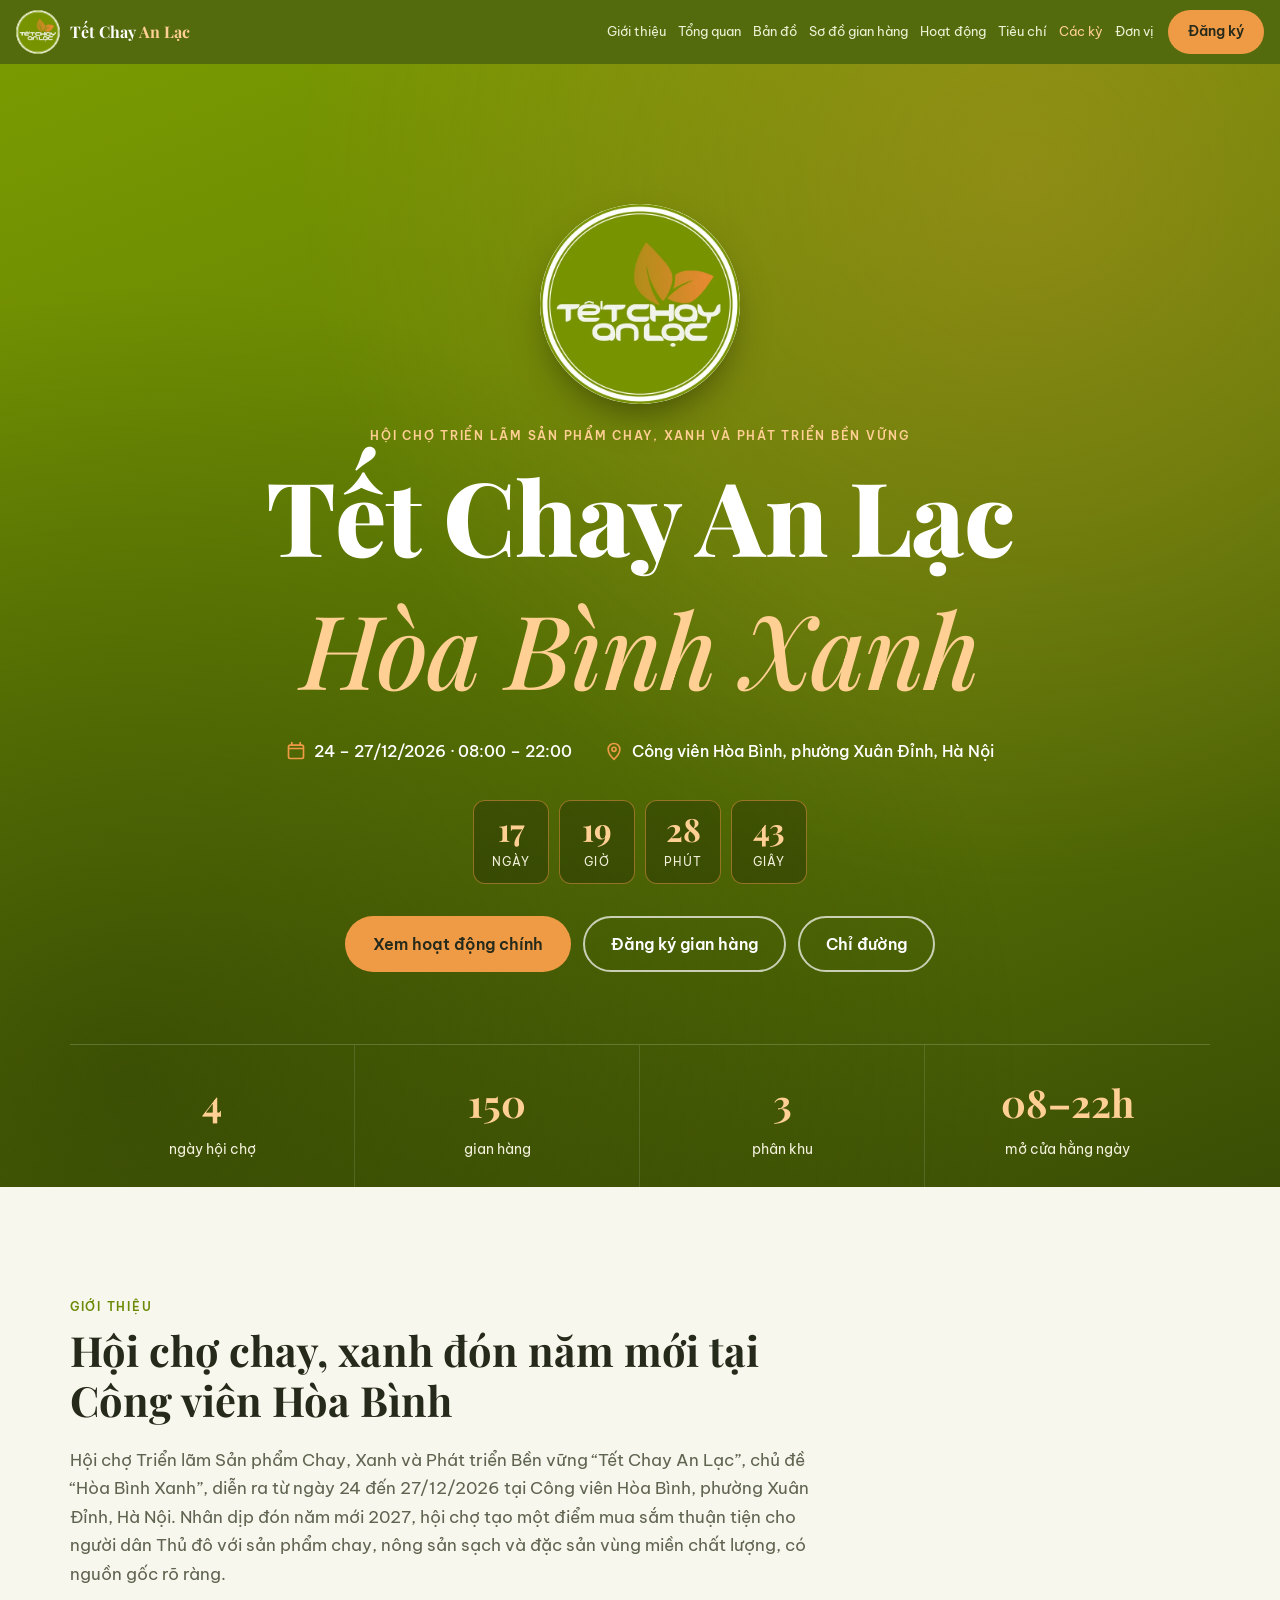
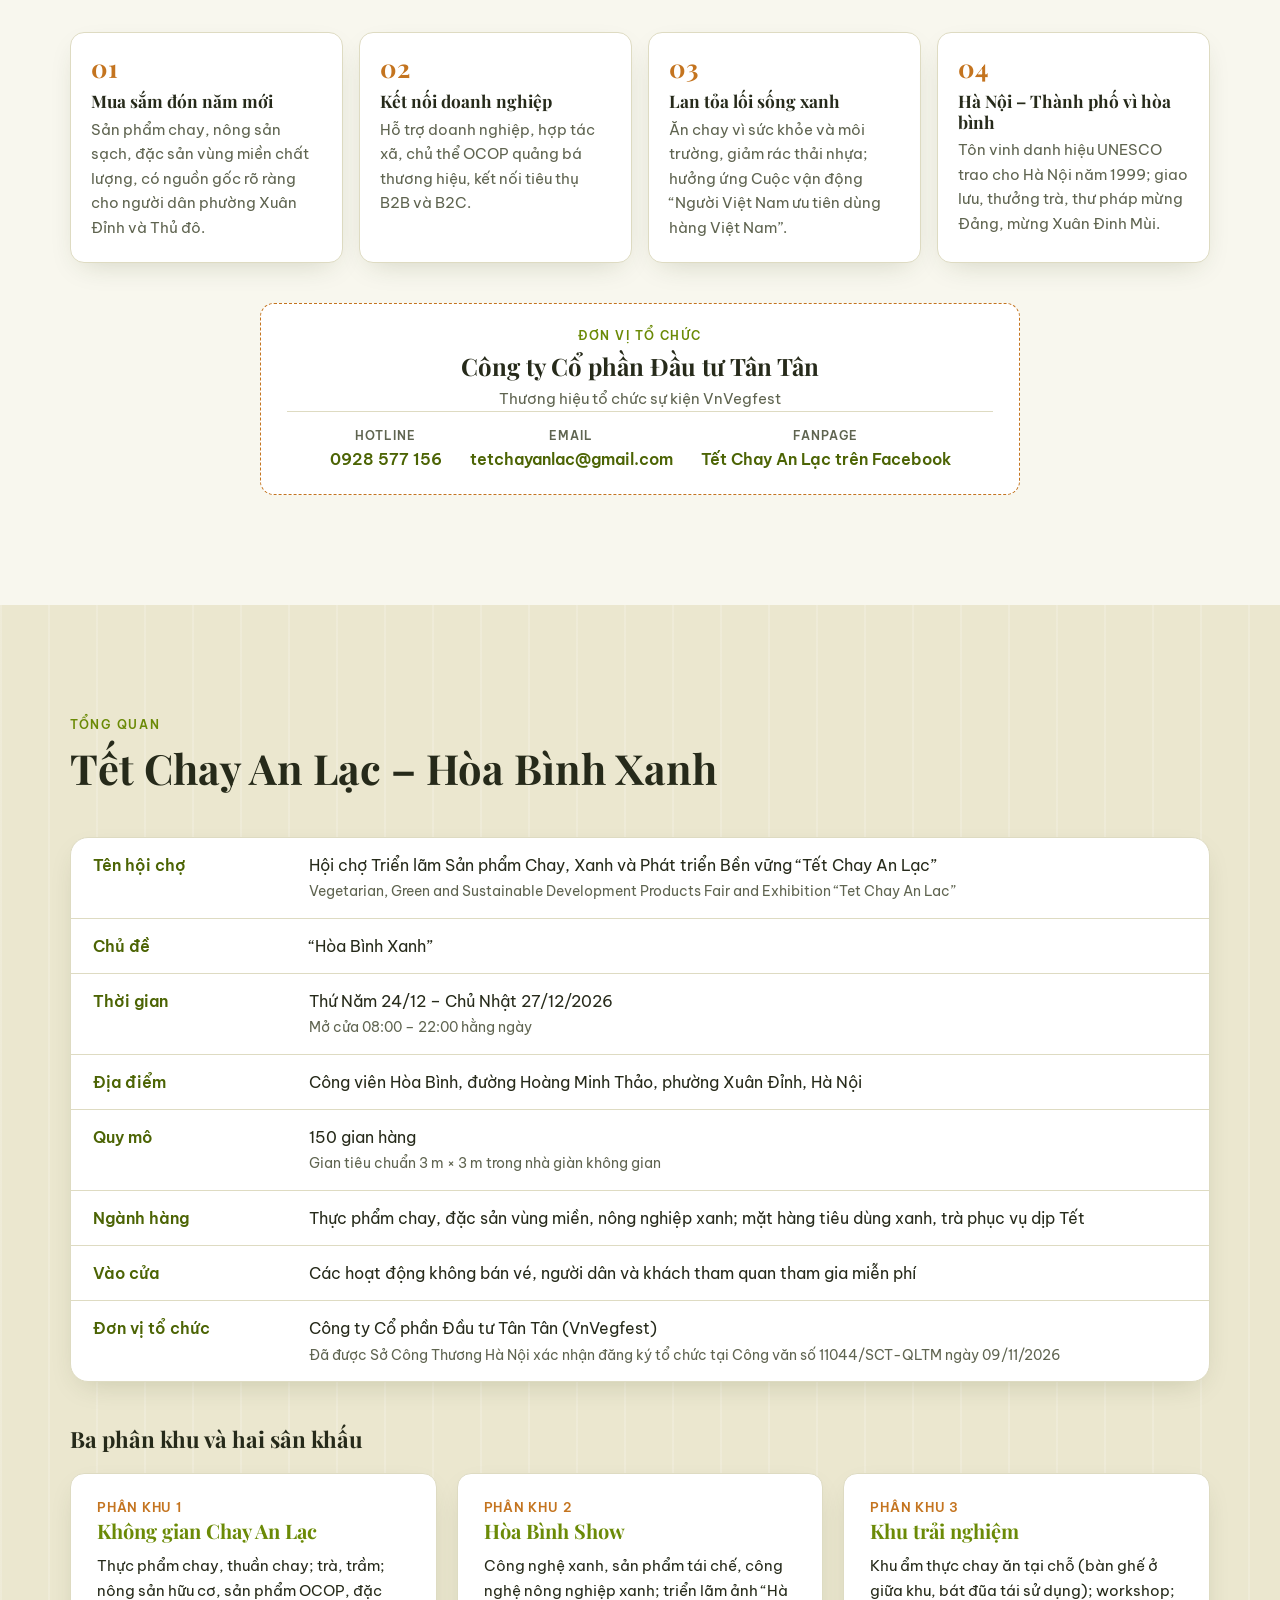
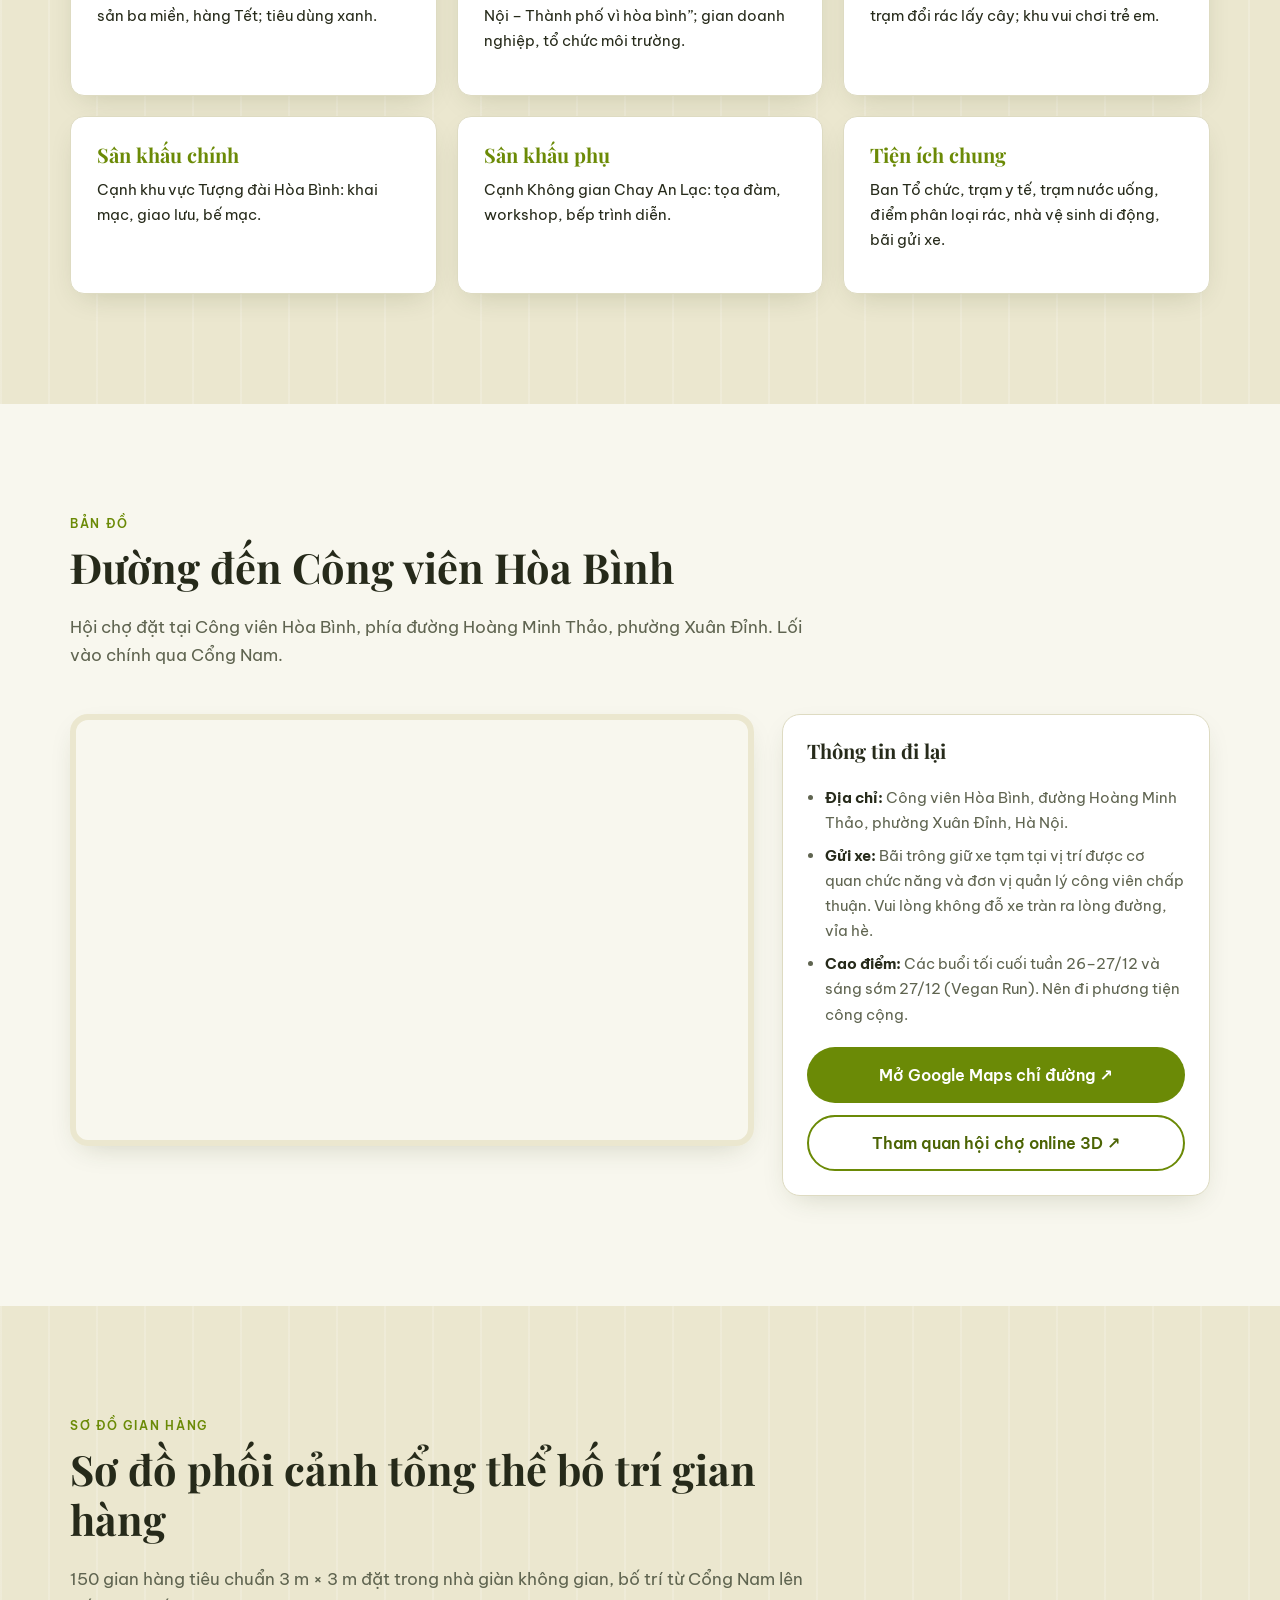
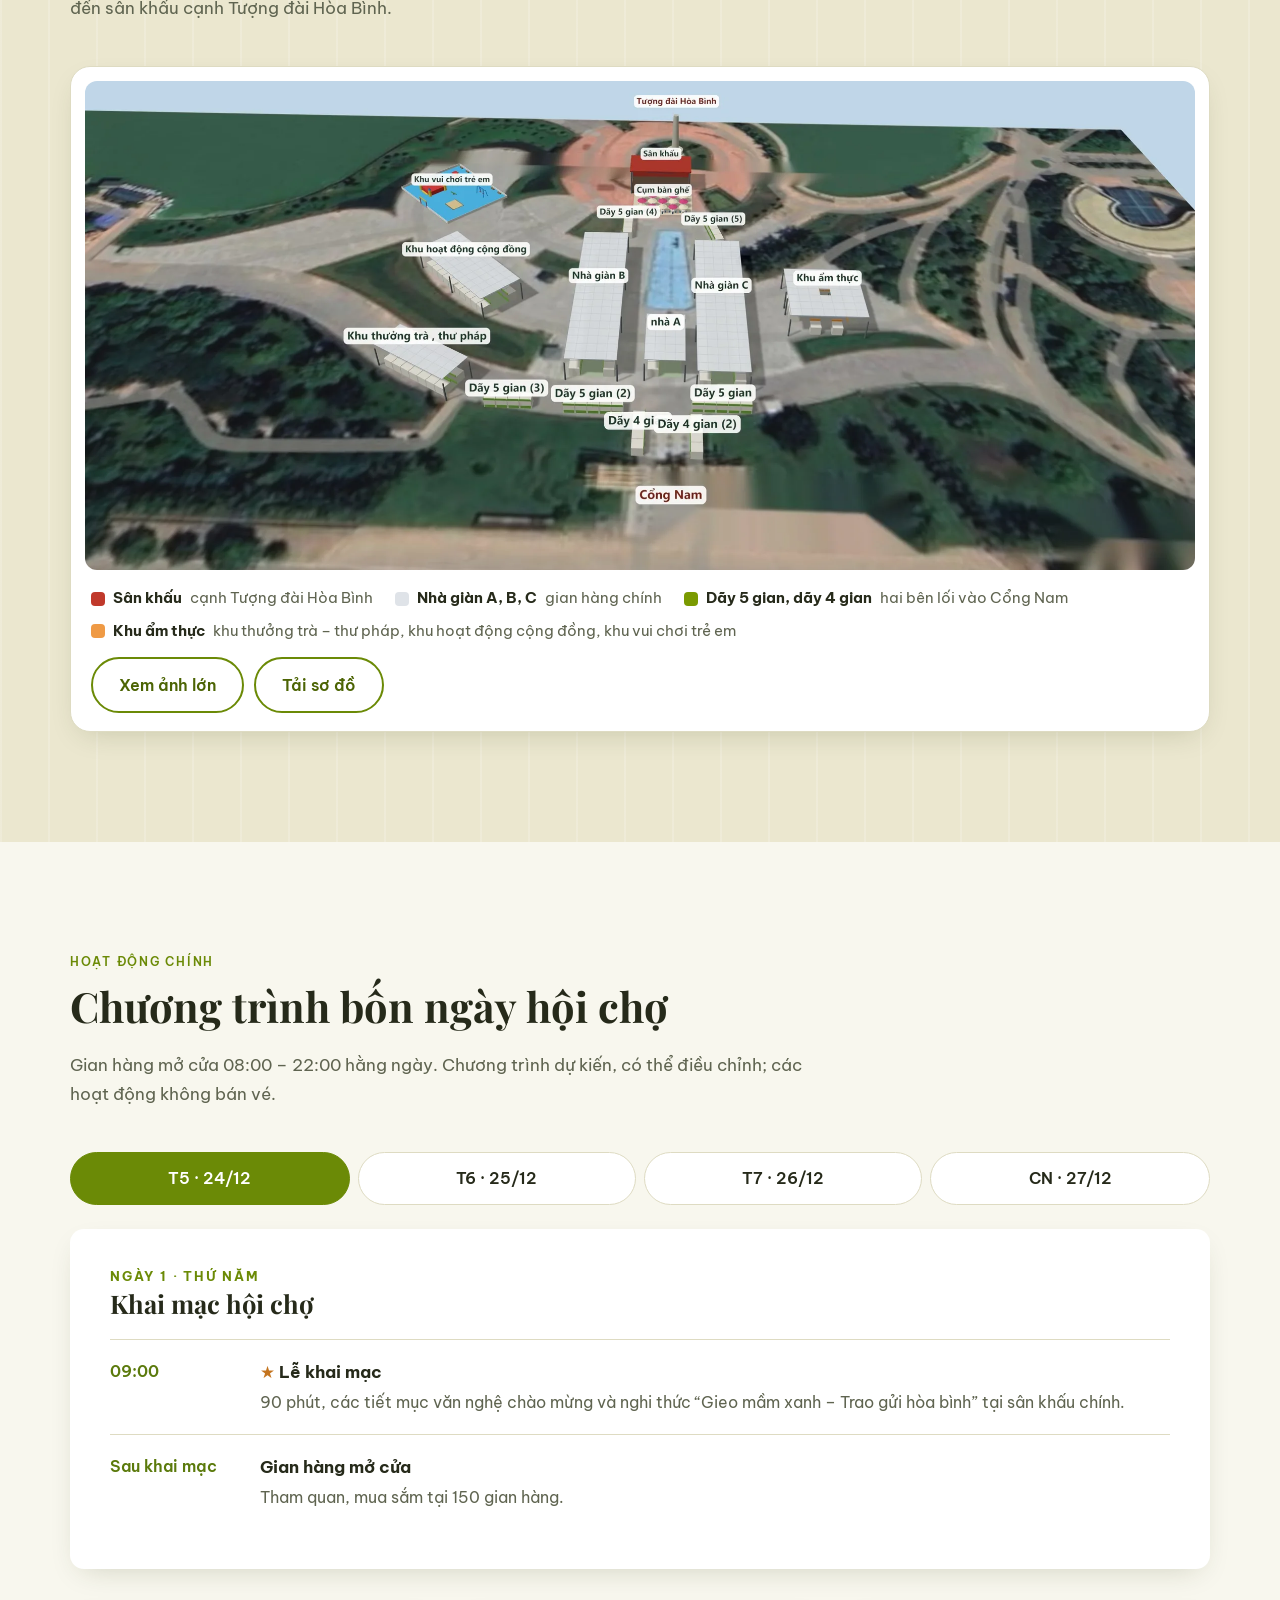
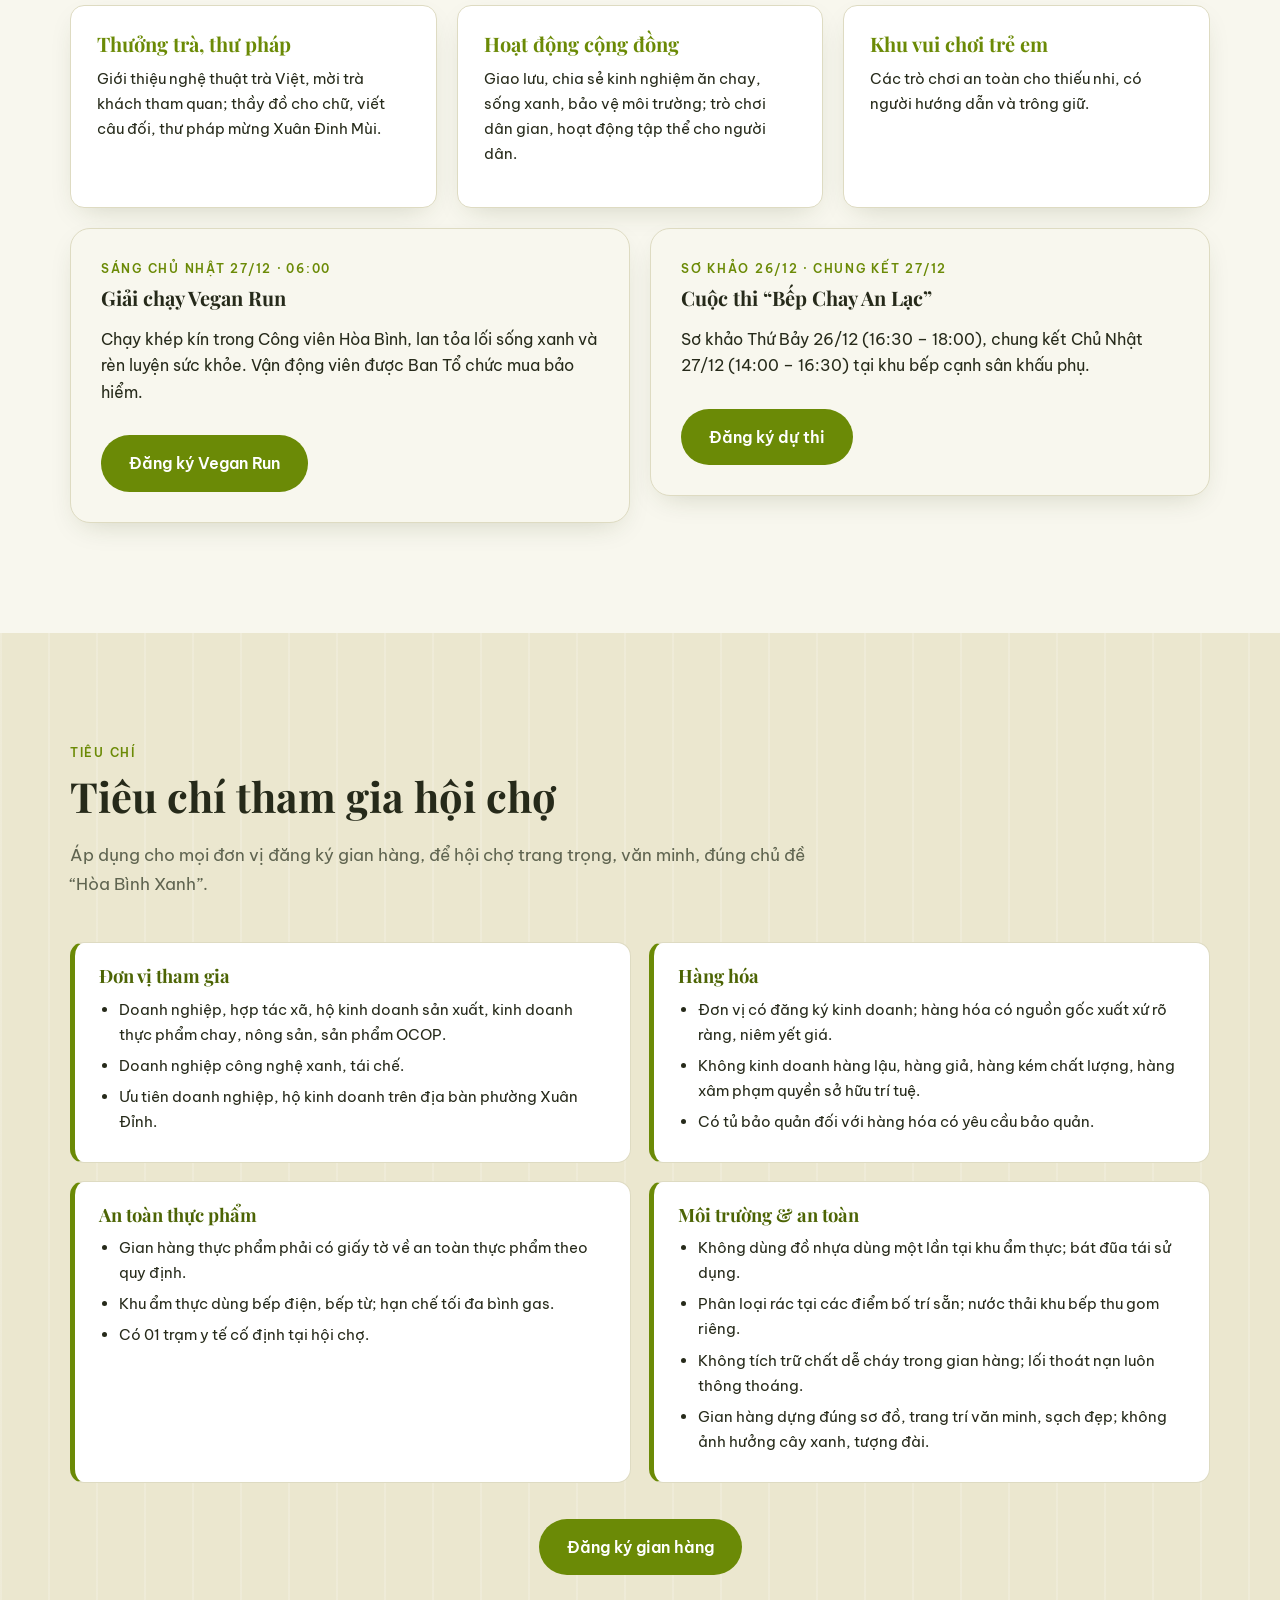
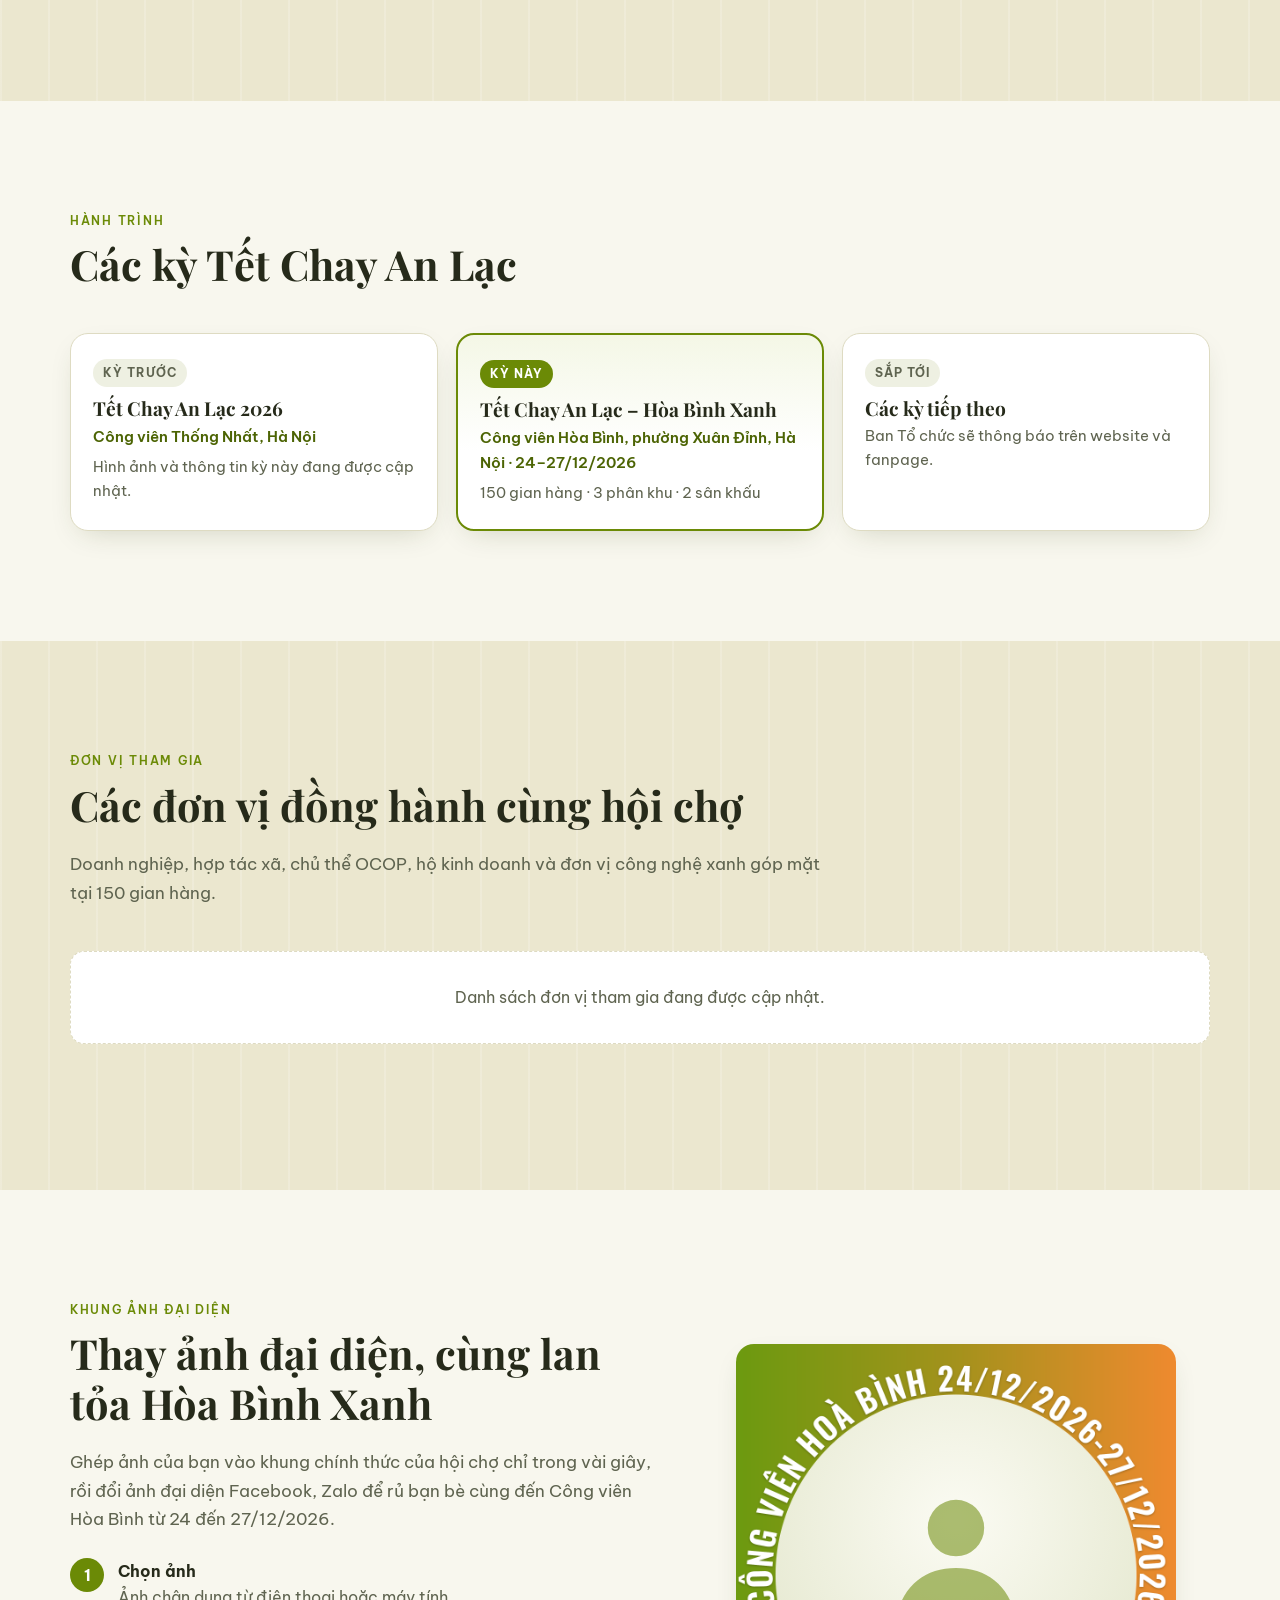
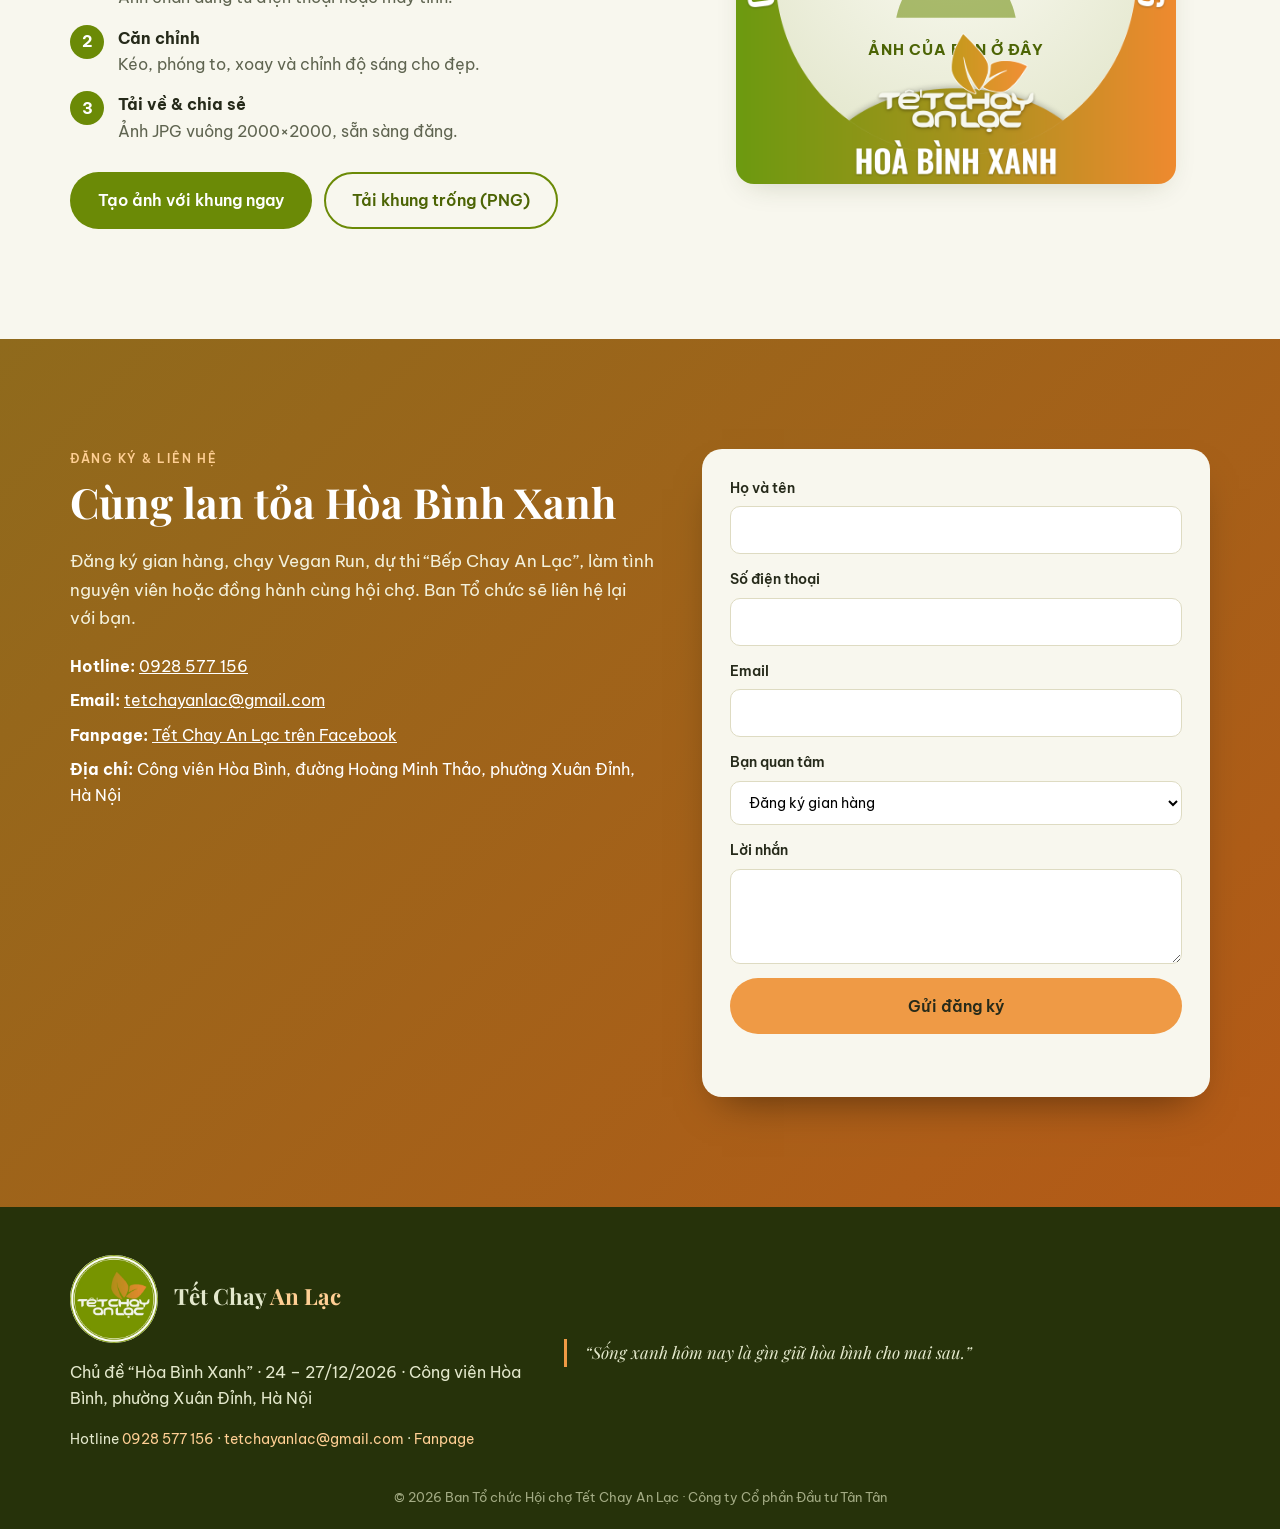
==== commit 66007cce: "Logo Tết Chay An Lạc mới; trang quản trị sửa được toàn bộ nội dung trang chủ - Thay logo bằng logo "" ====
--- a/index.html
+++ b/index.html
@@ -7,22 +7,22 @@
   <meta name="description" content="Hội chợ Triển lãm Sản phẩm Chay, Xanh và Phát triển Bền vững “Tết Chay An Lạc”, chủ đề “Hòa Bình Xanh” – 24–27/12/2026, 08:00–22:00 tại Công viên Hòa Bình, đường Hoàng Minh Thảo, phường Xuân Đỉnh, Hà Nội. 150 gian hàng thực phẩm chay, đặc sản vùng miền, nông nghiệp xanh.">
   <meta property="og:title" content="Tết Chay An Lạc – Hòa Bình Xanh">
   <meta property="og:description" content="24–27/12/2026 · Công viên Hòa Bình, Hà Nội · Hội chợ Triển lãm Sản phẩm Chay, Xanh và Phát triển Bền vững">
-  <meta property="og:image" content="logo-hbx.webp">
+  <meta property="og:image" content="logo-tcal.webp">
   <meta name="theme-color" content="#4c6404">
-  <link rel="icon" type="image/png" href="logo-hbx-180.png">
-  <link rel="apple-touch-icon" href="logo-hbx-180.png">
+  <link rel="icon" type="image/png" href="logo-tcal-180.png">
+  <link rel="apple-touch-icon" href="logo-tcal-180.png">
   <link rel="preconnect" href="https://fonts.googleapis.com">
   <link rel="preconnect" href="https://fonts.gstatic.com" crossorigin>
   <link href="https://fonts.googleapis.com/css2?family=Be+Vietnam+Pro:wght@300;400;500;600;700&family=Playfair+Display:ital,wght@0,500;0,700;0,800;1,500&display=swap" rel="stylesheet">
-  <link rel="stylesheet" href="styles.css?v=20261120a">
-  <link rel="stylesheet" href="modules.css?v=20261120a">
+  <link rel="stylesheet" href="styles.css?v=20261120c">
+  <link rel="stylesheet" href="modules.css?v=20261120c">
 </head>
 <body>
 
 <header class="site-header" id="top">
   <div class="container nav-wrap">
     <a href="#top" class="brand" aria-label="Tết Chay An Lạc – Hòa Bình Xanh, về đầu trang">
-      <img class="brand-mark" src="logo-hbx.webp" alt="" width="44" height="44">
+      <img class="brand-mark" src="logo-tcal.webp" alt="" width="44" height="44">
       <span class="brand-text">Tết Chay <b>An Lạc</b></span>
     </a>
     <button class="nav-toggle" aria-expanded="false" aria-controls="main-nav" aria-label="Mở menu">
@@ -54,12 +54,12 @@
     <span class="blossom b4"></span><span class="blossom b5"></span><span class="blossom b6"></span>
   </div>
   <div class="container hero-inner">
-    <img class="hero-logo" src="logo-hbx.webp" alt="Logo Tết Chay An Lạc – Hòa Bình Xanh" width="200" height="200">
+    <img class="hero-logo" src="logo-tcal.webp" alt="Logo Tết Chay An Lạc" width="200" height="200">
     <p class="eyebrow">Hội chợ Triển lãm Sản phẩm Chay, Xanh và Phát triển Bền vững</p>
     <h1>Tết Chay An Lạc<br><em>Hòa Bình Xanh</em></h1>
     <ul class="hero-meta">
-      <li><svg viewBox="0 0 24 24" aria-hidden="true"><path d="M7 2v3M17 2v3M3 9h18M5 5h14a2 2 0 0 1 2 2v12a2 2 0 0 1-2 2H5a2 2 0 0 1-2-2V7a2 2 0 0 1 2-2z"/></svg>24 – 27/12/2026 · 08:00 – 22:00</li>
-      <li><svg viewBox="0 0 24 24" aria-hidden="true"><path d="M12 22s7-6.2 7-12a7 7 0 1 0-14 0c0 5.8 7 12 7 12z"/><circle cx="12" cy="10" r="2.5"/></svg>Công viên Hòa Bình, phường Xuân Đỉnh, Hà Nội</li>
+      <li><svg viewBox="0 0 24 24" aria-hidden="true"><path d="M7 2v3M17 2v3M3 9h18M5 5h14a2 2 0 0 1 2 2v12a2 2 0 0 1-2 2H5a2 2 0 0 1-2-2V7a2 2 0 0 1 2-2z"/></svg><span id="hero-time">24 – 27/12/2026 · 08:00 – 22:00</span></li>
+      <li><svg viewBox="0 0 24 24" aria-hidden="true"><path d="M12 22s7-6.2 7-12a7 7 0 1 0-14 0c0 5.8 7 12 7 12z"/><circle cx="12" cy="10" r="2.5"/></svg><span id="hero-place">Công viên Hòa Bình, phường Xuân Đỉnh, Hà Nội</span></li>
     </ul>
     <div class="countdown" id="countdown" aria-live="polite">
       <div><b data-cd="d">--</b><span>ngày</span></div>
@@ -73,7 +73,7 @@
       <a href="#ban-do" class="btn btn-ghost">Chỉ đường</a>
     </div>
   </div>
-  <div class="stats container">
+  <div class="stats container" id="hero-stats">
     <div><b>4</b><span>ngày hội chợ</span></div>
     <div><b>150</b><span>gian hàng</span></div>
     <div><b>3</b><span>phân khu</span></div>
@@ -190,8 +190,8 @@
           <li><b>Gửi xe:</b> bãi trông giữ xe tạm tại vị trí được cơ quan chức năng và đơn vị quản lý công viên chấp thuận. Vui lòng không đỗ xe tràn ra lòng đường, vỉa hè.</li>
           <li><b>Cao điểm:</b> các buổi tối cuối tuần 26–27/12 và sáng sớm 27/12 (Vegan Run). Nên đi phương tiện công cộng.</li>
         </ul>
-        <a class="btn btn-primary" href="https://www.google.com/maps/dir/?api=1&amp;destination=21.0663226,105.7867101" target="_blank" rel="noopener">Mở Google Maps chỉ đường ↗</a>
-        <a class="btn btn-outline" href="https://claude.ai/artifact/Rj9Z1noNM2Q68Be5NYNCq2" target="_blank" rel="noopener">Tham quan hội chợ online 3D ↗</a>
+        <a class="btn btn-primary" id="map-dir" href="https://www.google.com/maps/dir/?api=1&amp;destination=21.0663226,105.7867101" target="_blank" rel="noopener">Mở Google Maps chỉ đường ↗</a>
+        <a class="btn btn-outline" id="map-3d" href="https://claude.ai/artifact/Rj9Z1noNM2Q68Be5NYNCq2" target="_blank" rel="noopener">Tham quan hội chợ online 3D ↗</a>
       </div>
     </div>
   </div>
@@ -382,6 +382,9 @@
   </div>
 </section>
 
+<!-- MỤC TÙY CHỈNH (thêm từ trang quản trị) -->
+<div id="muc-tuy-chinh"></div>
+
 <!-- ĐƠN VỊ THAM GIA -->
 <section id="don-vi" class="section section-tint">
   <div class="container">
@@ -487,7 +490,7 @@
 <footer class="site-footer">
   <div class="container footer-inner">
     <div class="footer-brand">
-      <img src="logo-hbx.webp" alt="Logo Tết Chay An Lạc – Hòa Bình Xanh" width="88" height="88">
+      <img src="logo-tcal.webp" alt="Logo Tết Chay An Lạc" width="88" height="88">
       <p class="brand-text">Tết Chay <b>An Lạc</b></p>
       <p>Chủ đề “Hòa Bình Xanh” · 24 – 27/12/2026 · Công viên Hòa Bình, phường Xuân Đỉnh, Hà Nội</p>
       <p class="footer-contact">Hotline <a href="tel:0928577156">0928 577 156</a> · <a href="mailto:tetchayanlac@gmail.com">tetchayanlac@gmail.com</a> · <a href="https://www.facebook.com/profile.php?id=61594895070275" target="_blank" rel="noopener">Fanpage Tết Chay An Lạc</a></p>
@@ -497,7 +500,7 @@
   <p class="copy">© 2026 Ban Tổ chức Hội chợ Tết Chay An Lạc · Công ty Cổ phần Đầu tư Tân Tân</p>
 </footer>
 
-<script src="script.js?v=20261120a"></script>
-<script src="site-data.js?v=20261120a"></script>
+<script src="script.js?v=20261120c"></script>
+<script src="site-data.js?v=20261120c"></script>
 </body>
 </html>
--- a/modules.css
+++ b/modules.css
@@ -278,3 +278,8 @@
   .overview > div { grid-template-columns: 1fr; gap: 2px; padding: 12px 16px; }
   .map-wrap .map-embed iframe { height: 320px; }
 }
+
+/* Mục tùy chỉnh thêm từ trang quản trị */
+.custom-section .lead p { margin: 0 0 .8em; }
+.custom-list { max-width: 820px; margin: 0 0 24px; padding: 0; list-style: none; display: grid; gap: 10px; }
+.custom-list li { background: #fff; border: 1px solid var(--line); border-left: 4px solid var(--primary); border-radius: 10px; padding: 12px 16px; }
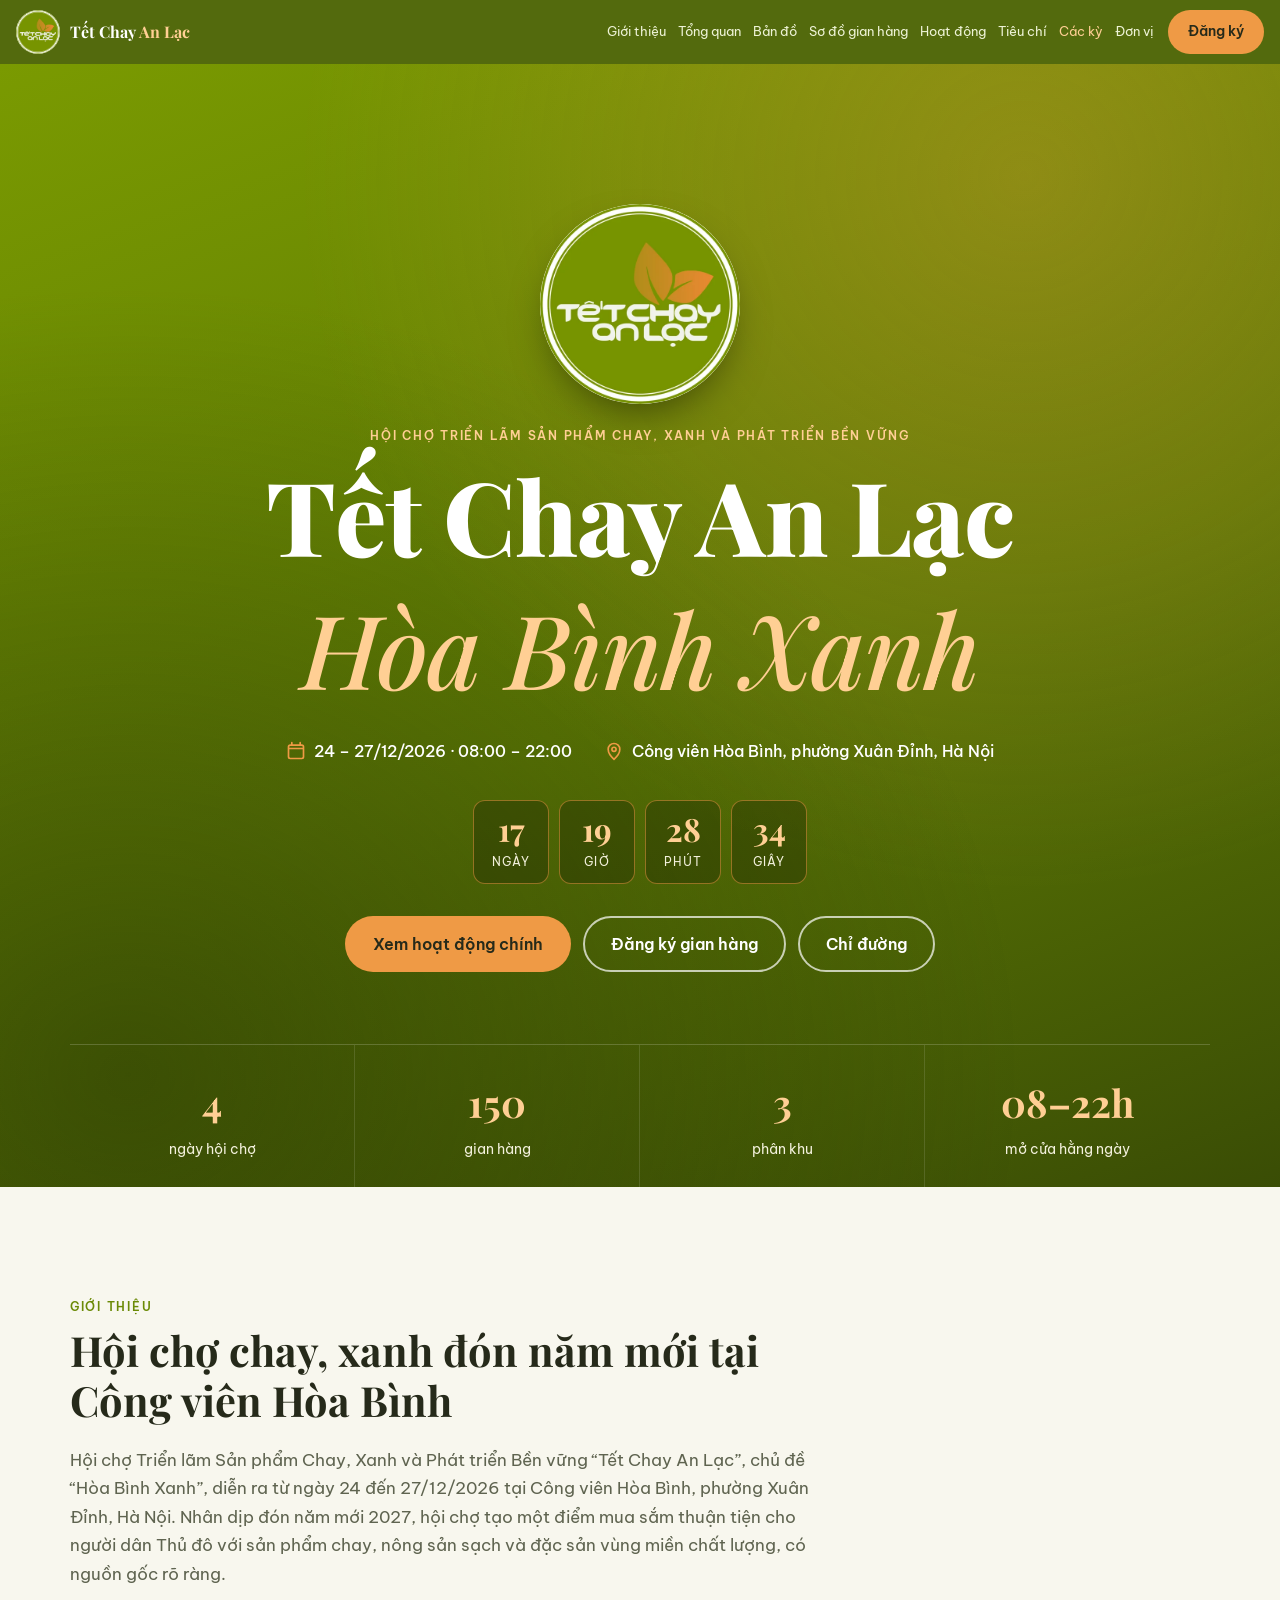
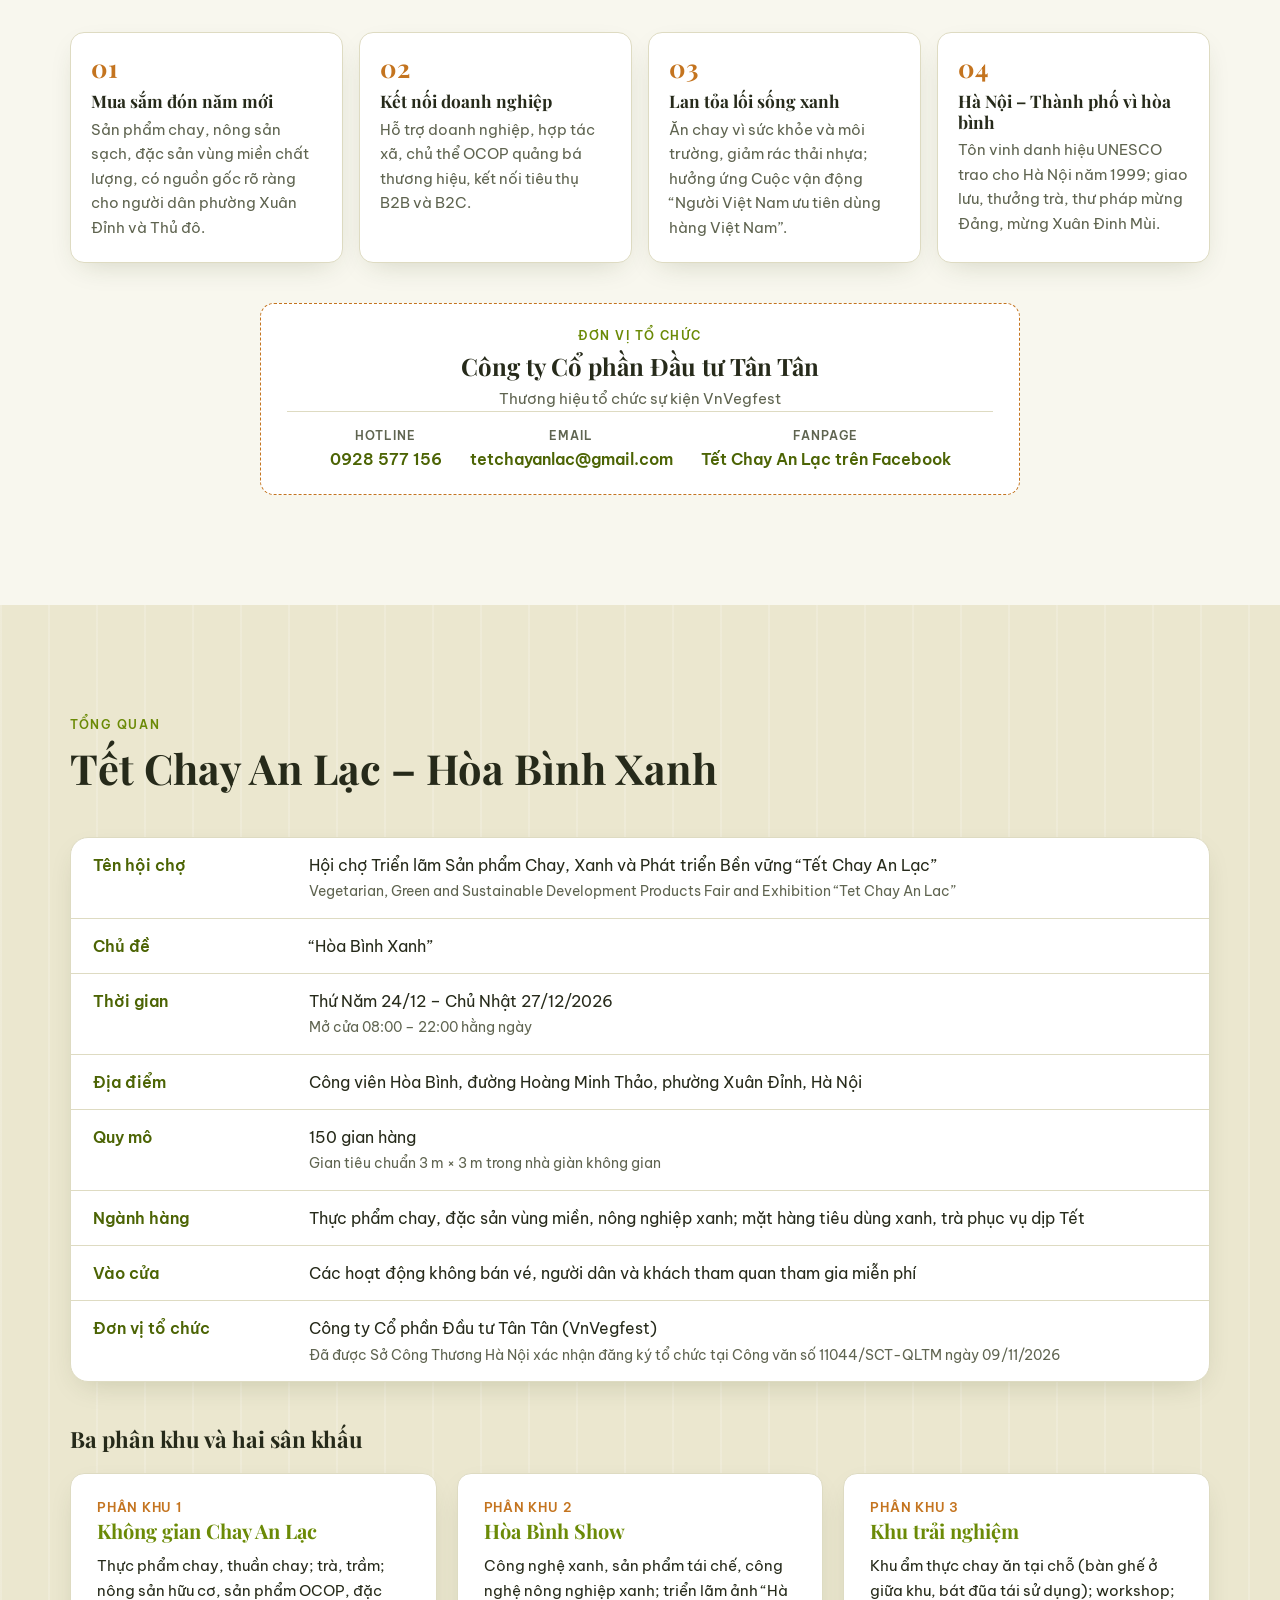
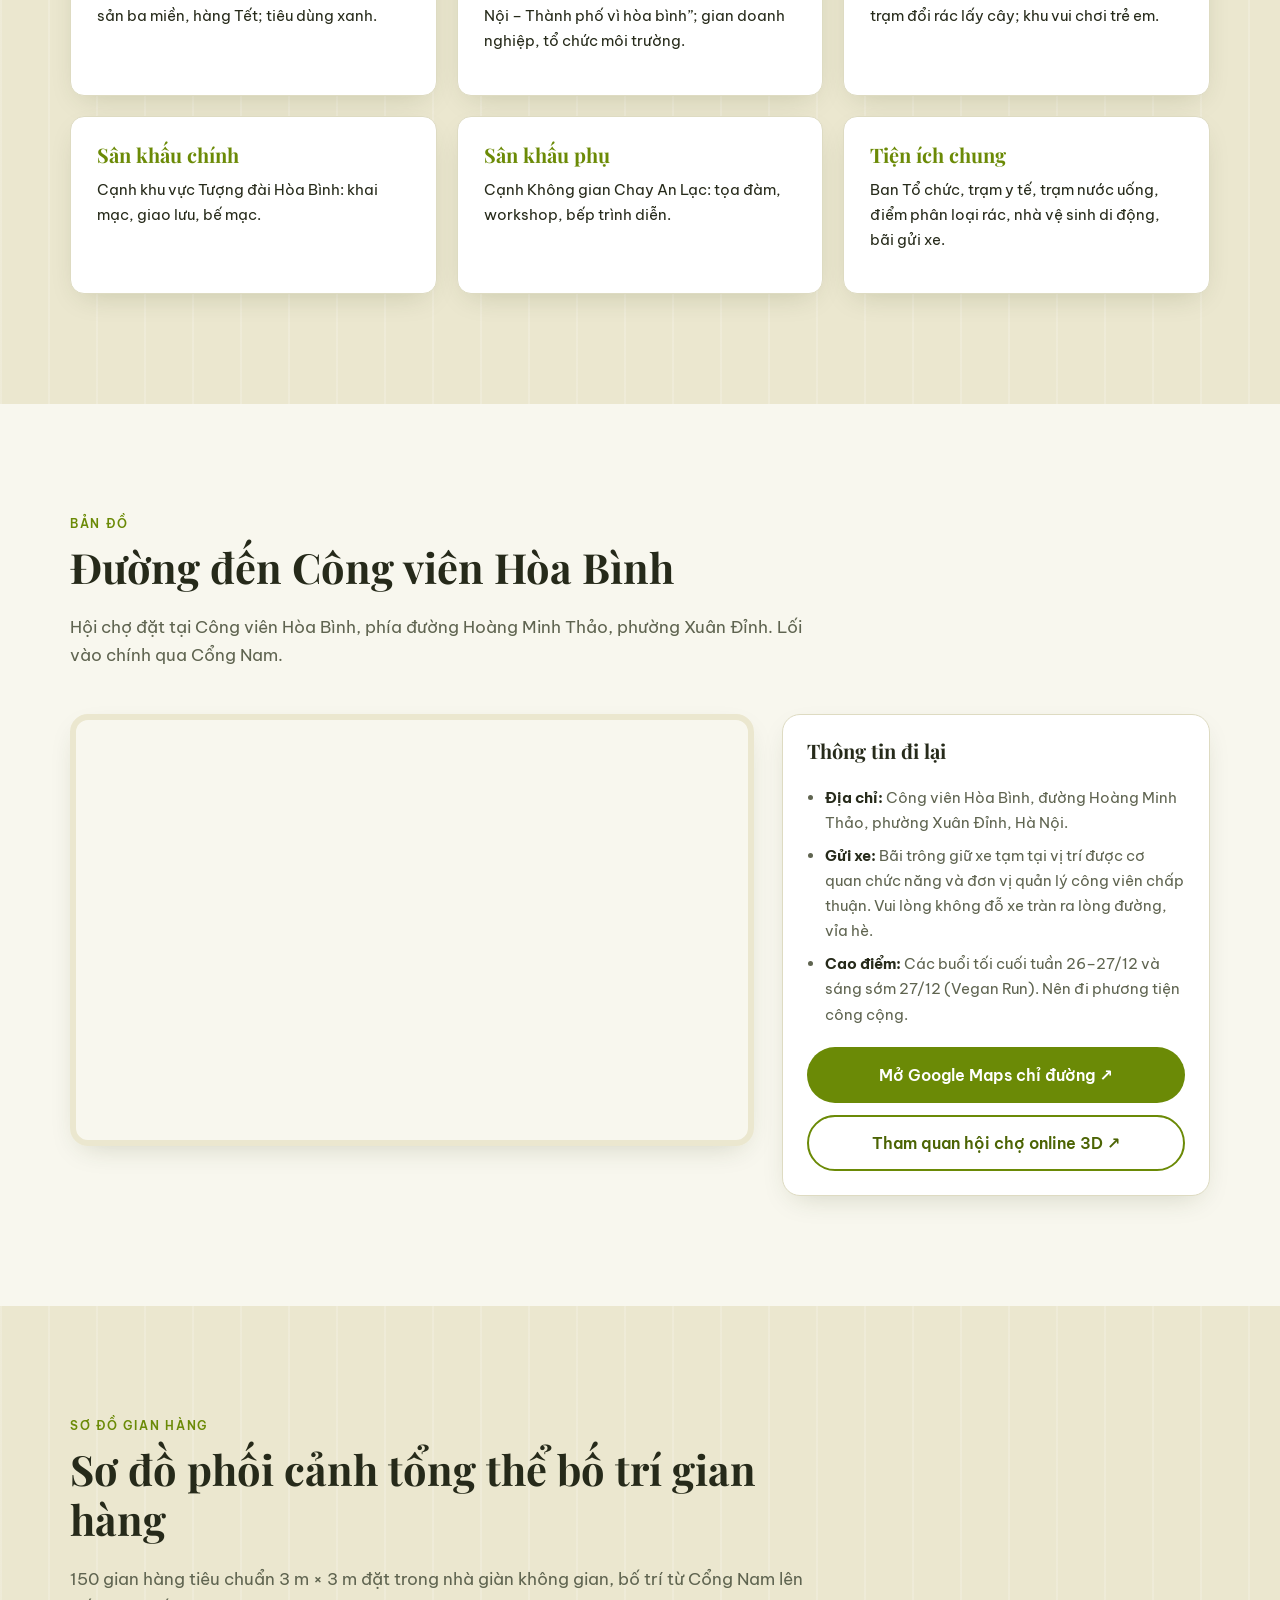
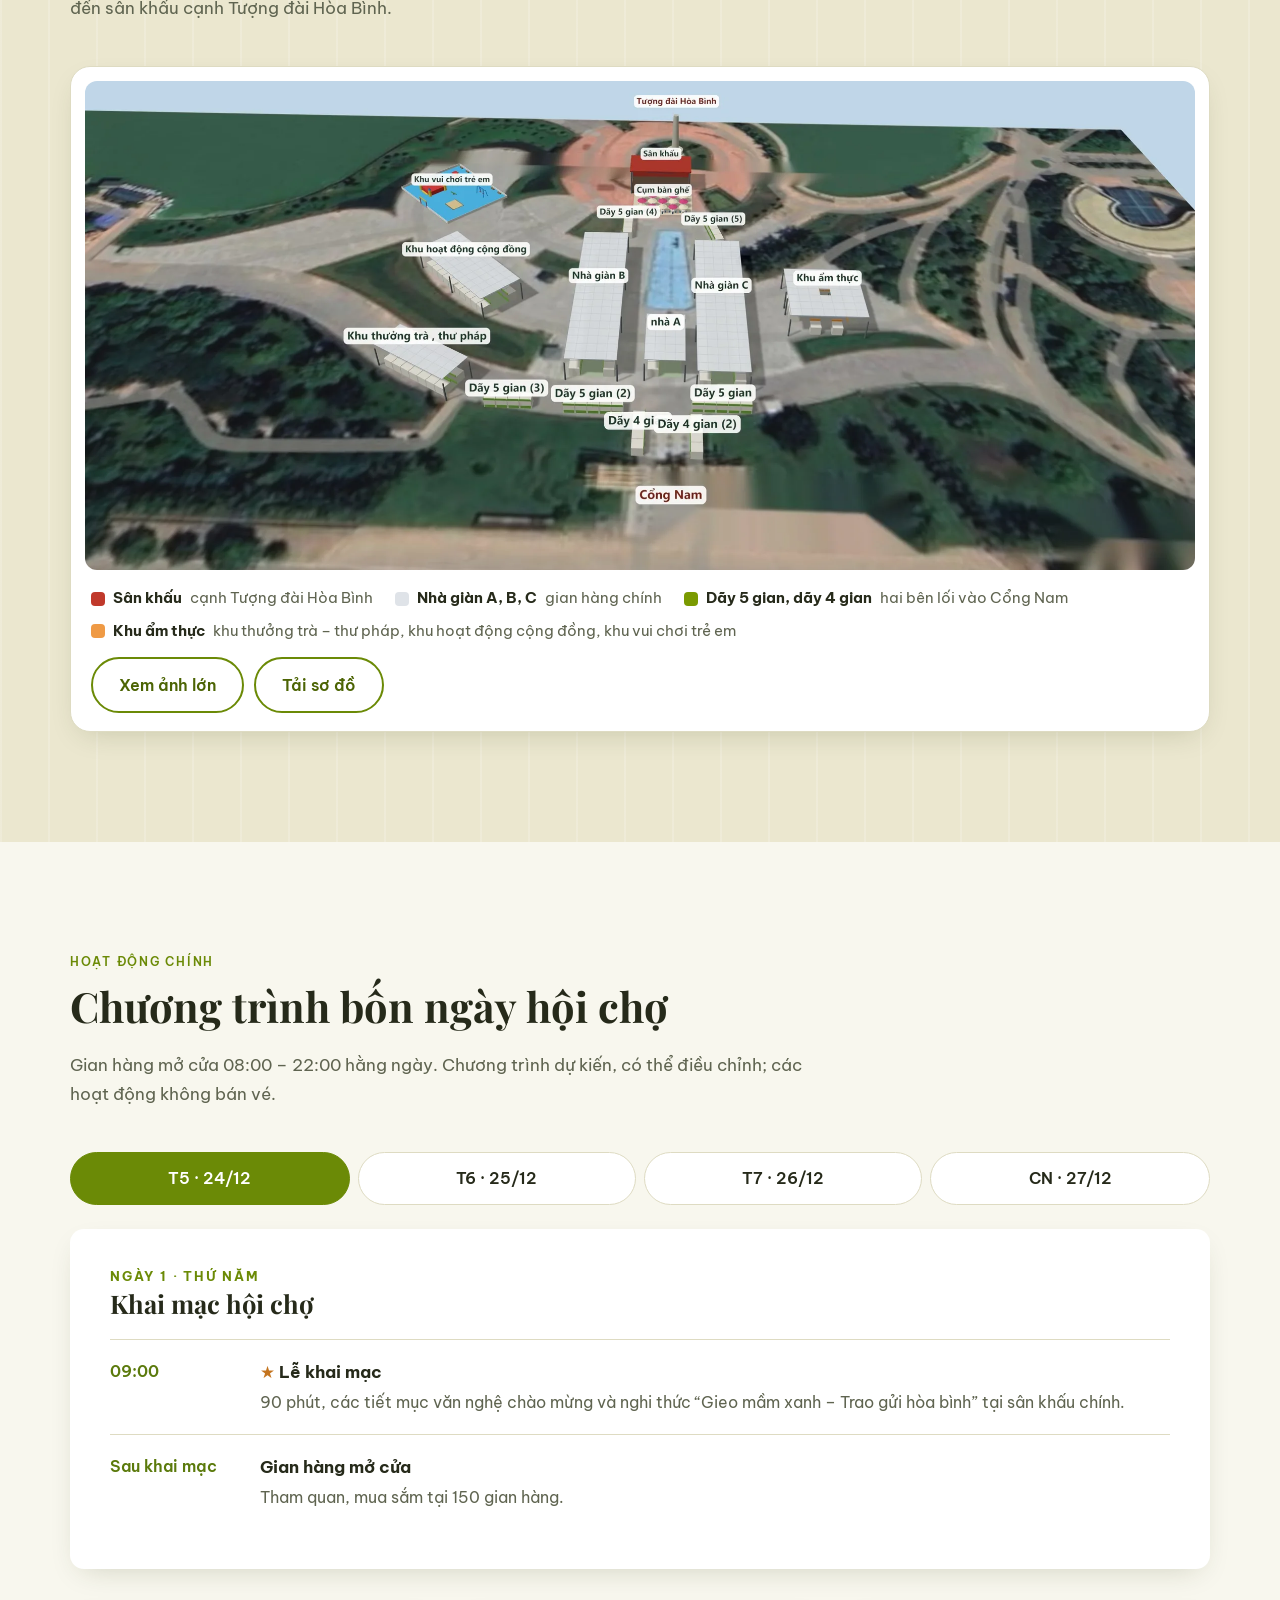
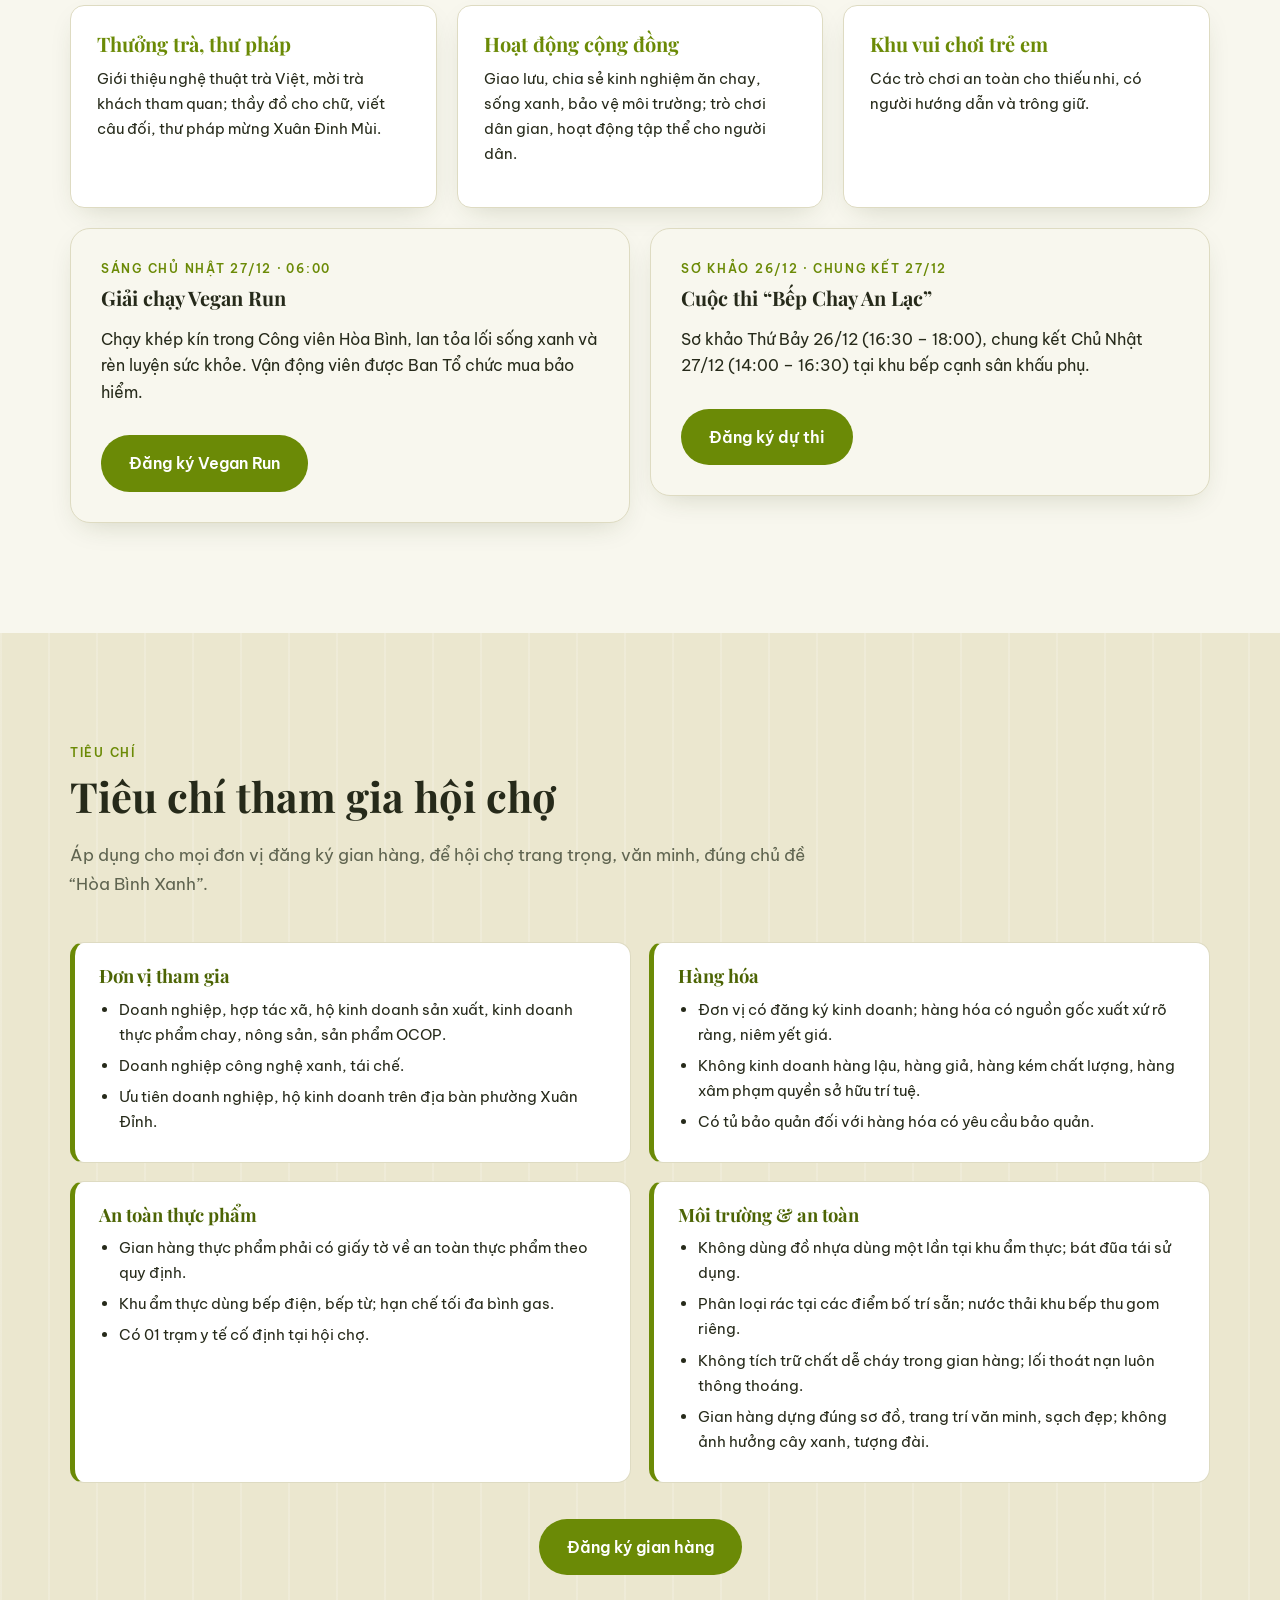
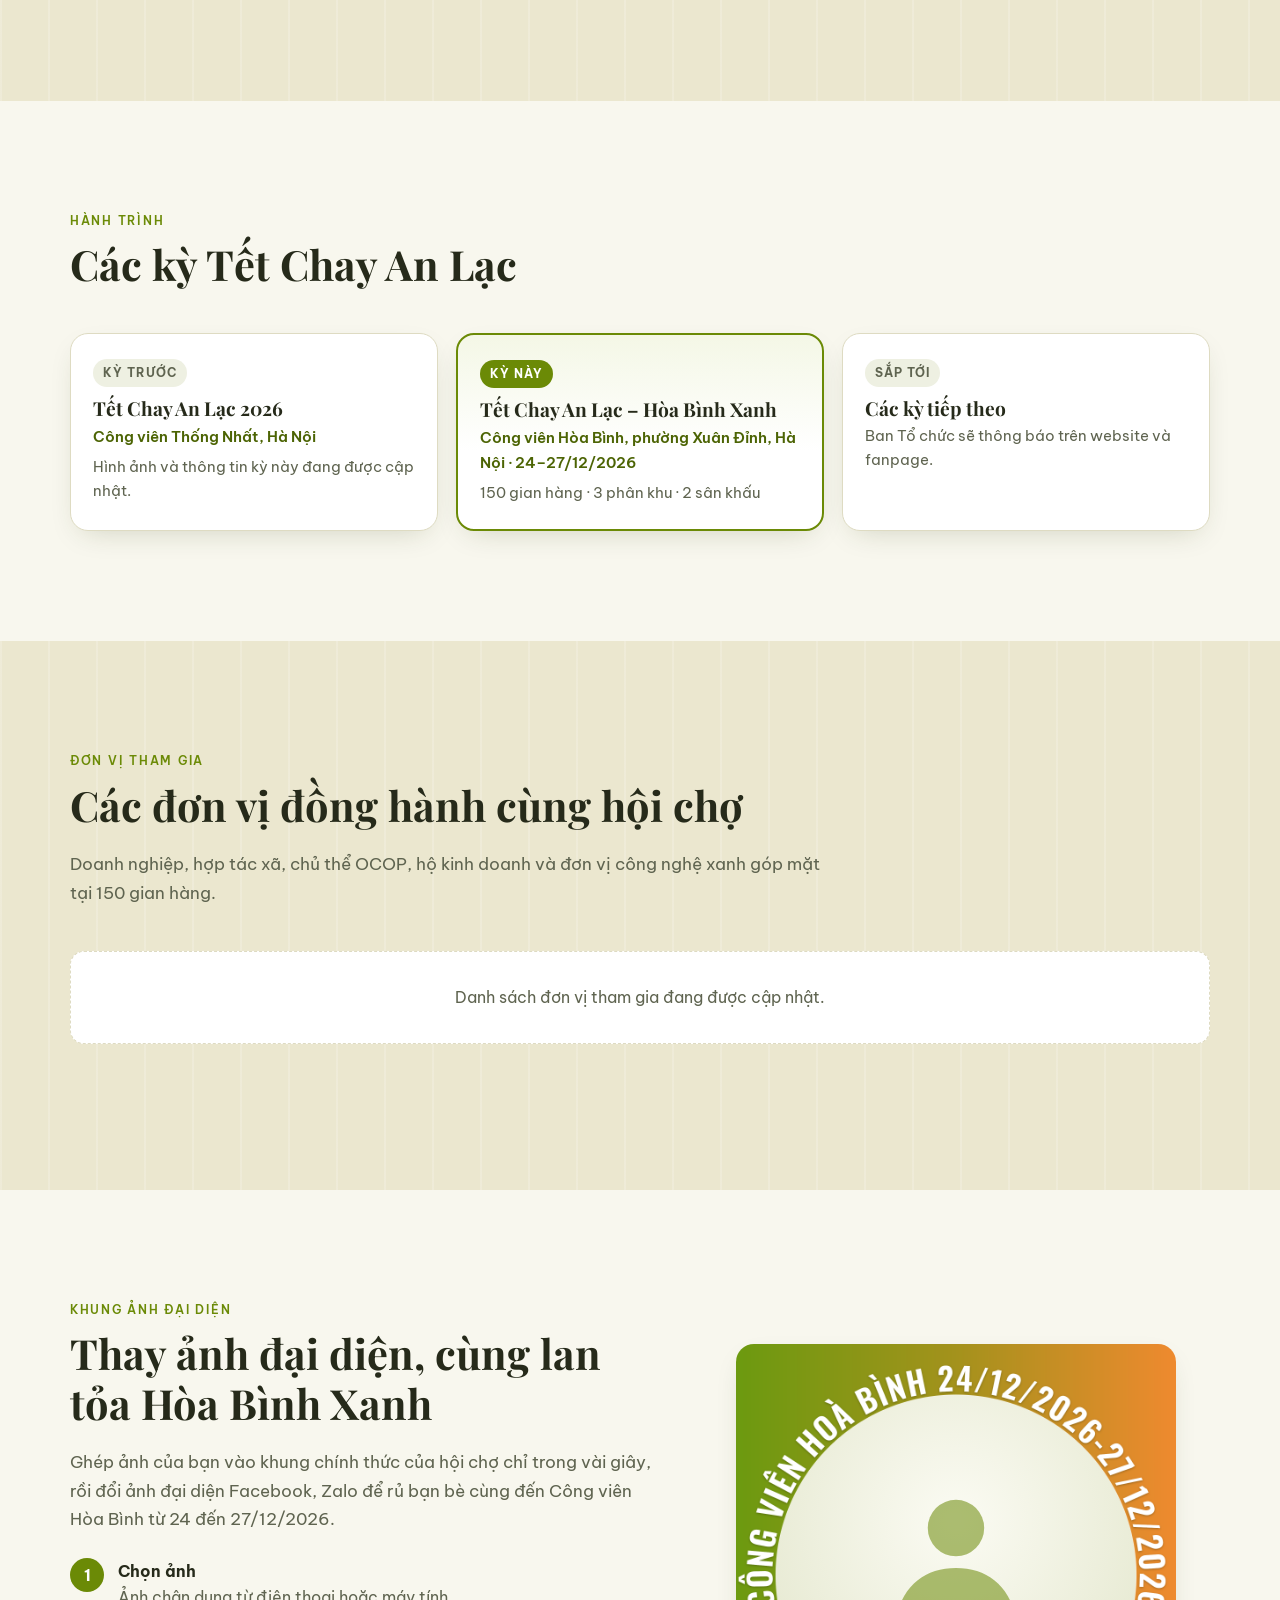
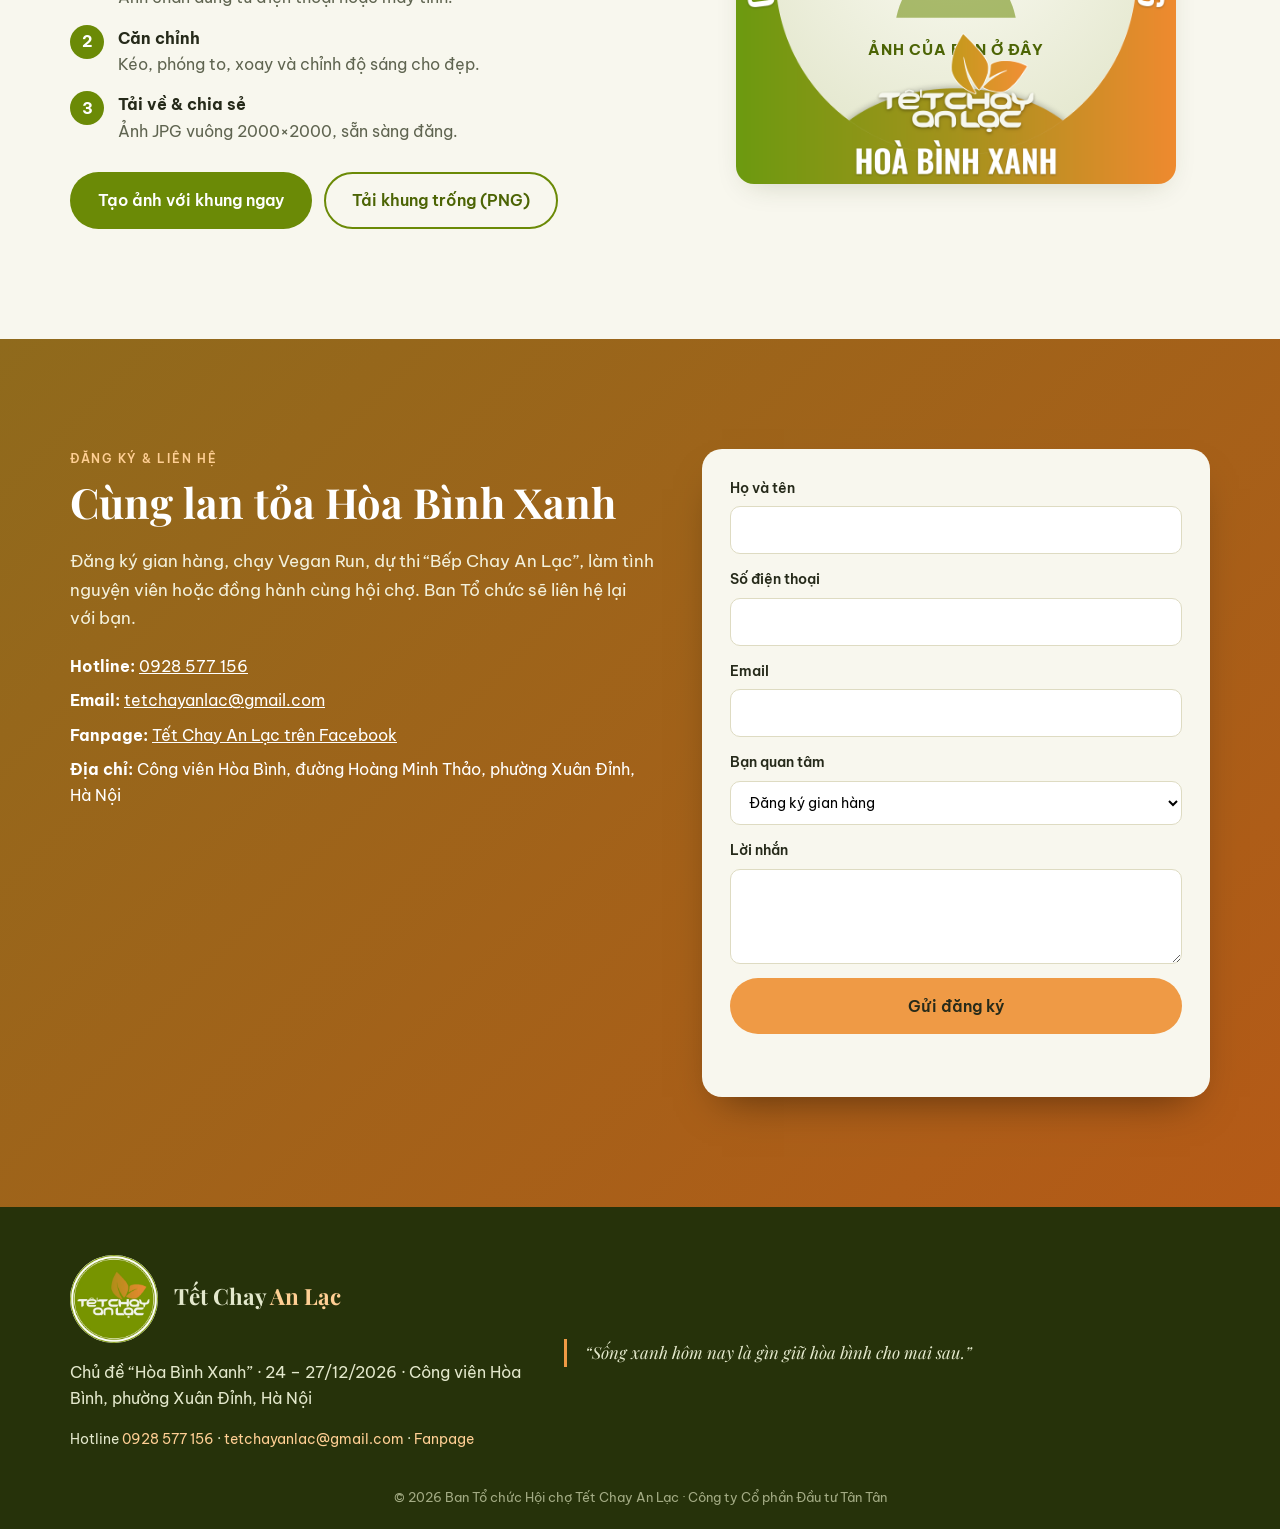
==== commit 8dd6dc46: "Bản đồ: dời điểm tổ chức về mép nam Công viên Hòa Bình (phía đường Hoàng Minh Thảo) Co-Authored-By: " ====
--- a/index.html
+++ b/index.html
@@ -14,8 +14,8 @@
   <link rel="preconnect" href="https://fonts.googleapis.com">
   <link rel="preconnect" href="https://fonts.gstatic.com" crossorigin>
   <link href="https://fonts.googleapis.com/css2?family=Be+Vietnam+Pro:wght@300;400;500;600;700&family=Playfair+Display:ital,wght@0,500;0,700;0,800;1,500&display=swap" rel="stylesheet">
-  <link rel="stylesheet" href="styles.css?v=20261120c">
-  <link rel="stylesheet" href="modules.css?v=20261120c">
+  <link rel="stylesheet" href="styles.css?v=20261120d">
+  <link rel="stylesheet" href="modules.css?v=20261120d">
 </head>
 <body>
 
@@ -181,7 +181,7 @@
     <div class="map-wrap">
       <div class="map-embed">
         <iframe title="Bản đồ Công viên Hòa Bình, phường Xuân Đỉnh, Hà Nội" loading="lazy" referrerpolicy="no-referrer-when-downgrade"
-          src="https://maps.google.com/maps?q=21.0663226,105.7867101&z=16&output=embed"></iframe>
+          src="https://maps.google.com/maps?q=21.0631,105.7882&z=16&output=embed"></iframe>
       </div>
       <div class="map-info">
         <h3>Thông tin đi lại</h3>
@@ -190,7 +190,7 @@
           <li><b>Gửi xe:</b> bãi trông giữ xe tạm tại vị trí được cơ quan chức năng và đơn vị quản lý công viên chấp thuận. Vui lòng không đỗ xe tràn ra lòng đường, vỉa hè.</li>
           <li><b>Cao điểm:</b> các buổi tối cuối tuần 26–27/12 và sáng sớm 27/12 (Vegan Run). Nên đi phương tiện công cộng.</li>
         </ul>
-        <a class="btn btn-primary" id="map-dir" href="https://www.google.com/maps/dir/?api=1&amp;destination=21.0663226,105.7867101" target="_blank" rel="noopener">Mở Google Maps chỉ đường ↗</a>
+        <a class="btn btn-primary" id="map-dir" href="https://www.google.com/maps/dir/?api=1&amp;destination=21.0631,105.7882" target="_blank" rel="noopener">Mở Google Maps chỉ đường ↗</a>
         <a class="btn btn-outline" id="map-3d" href="https://claude.ai/artifact/Rj9Z1noNM2Q68Be5NYNCq2" target="_blank" rel="noopener">Tham quan hội chợ online 3D ↗</a>
       </div>
     </div>
@@ -500,7 +500,7 @@
   <p class="copy">© 2026 Ban Tổ chức Hội chợ Tết Chay An Lạc · Công ty Cổ phần Đầu tư Tân Tân</p>
 </footer>
 
-<script src="script.js?v=20261120c"></script>
-<script src="site-data.js?v=20261120c"></script>
+<script src="script.js?v=20261120d"></script>
+<script src="site-data.js?v=20261120d"></script>
 </body>
 </html>
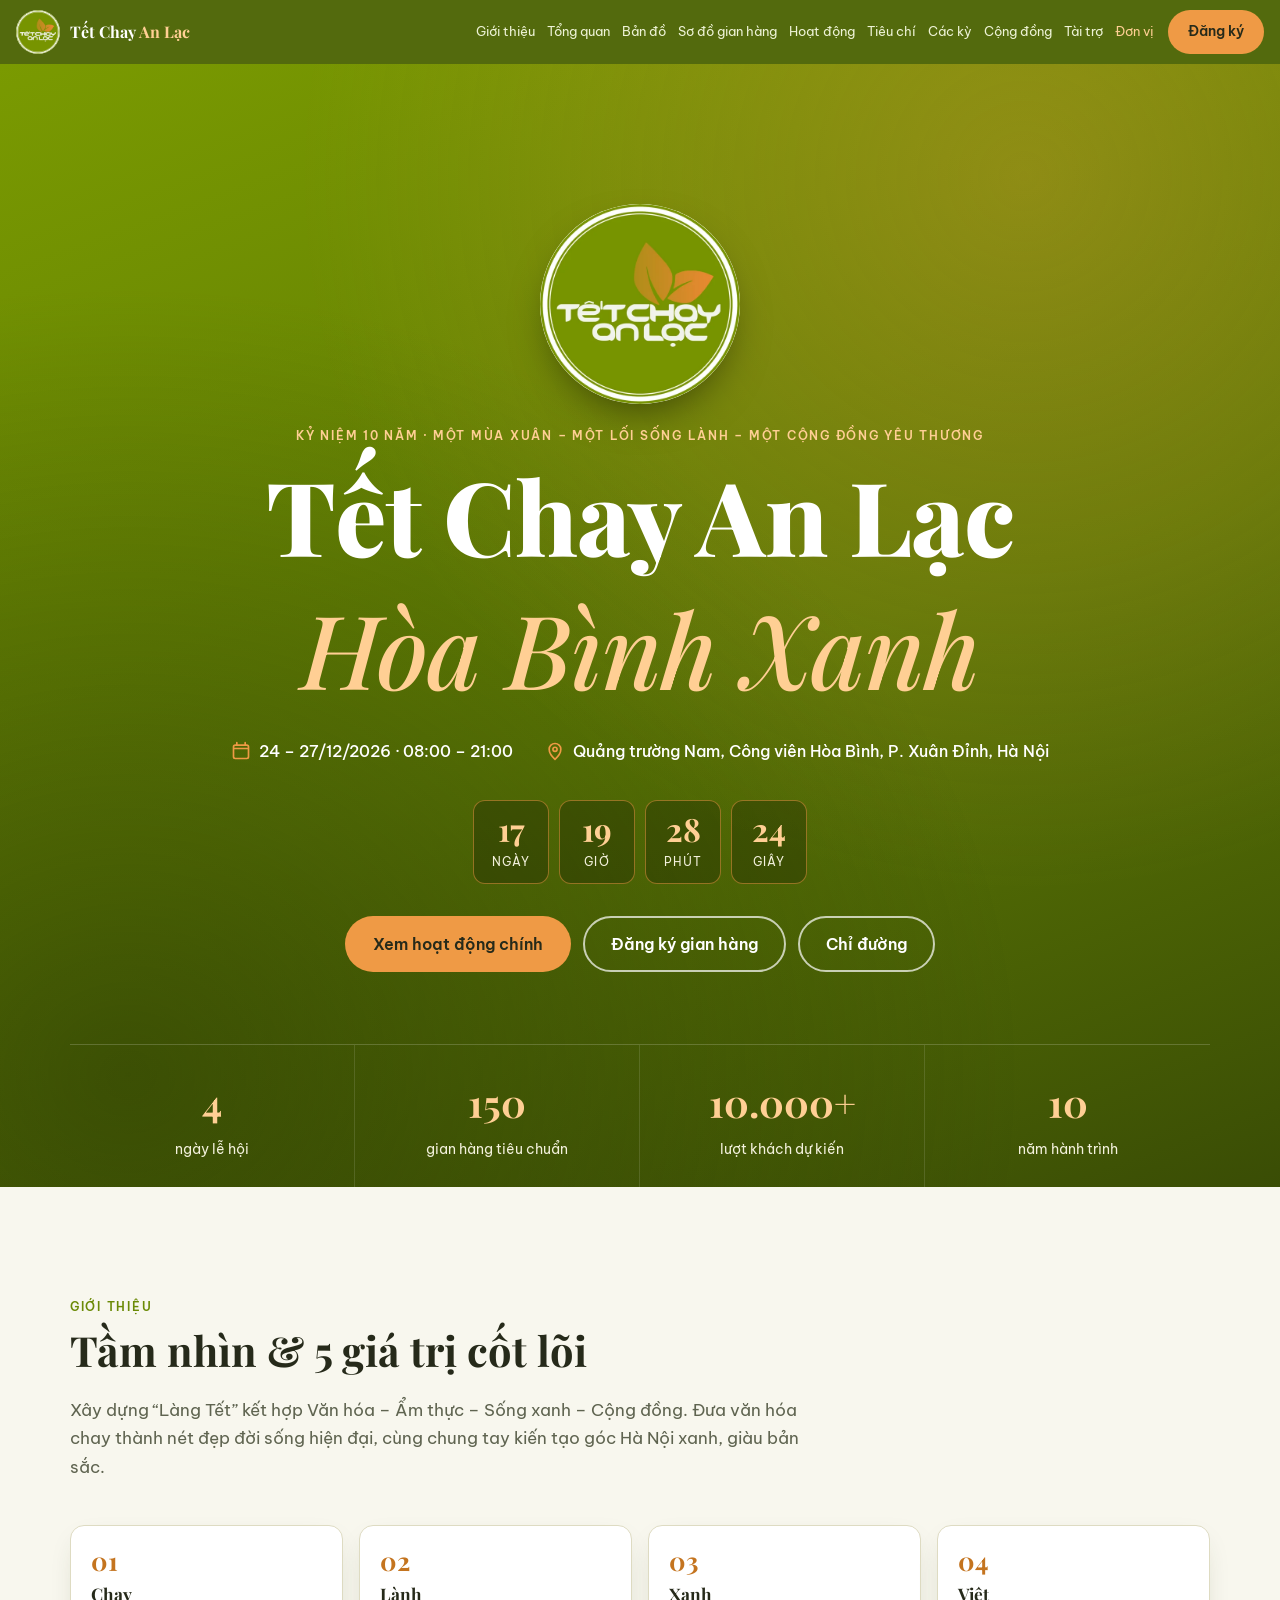
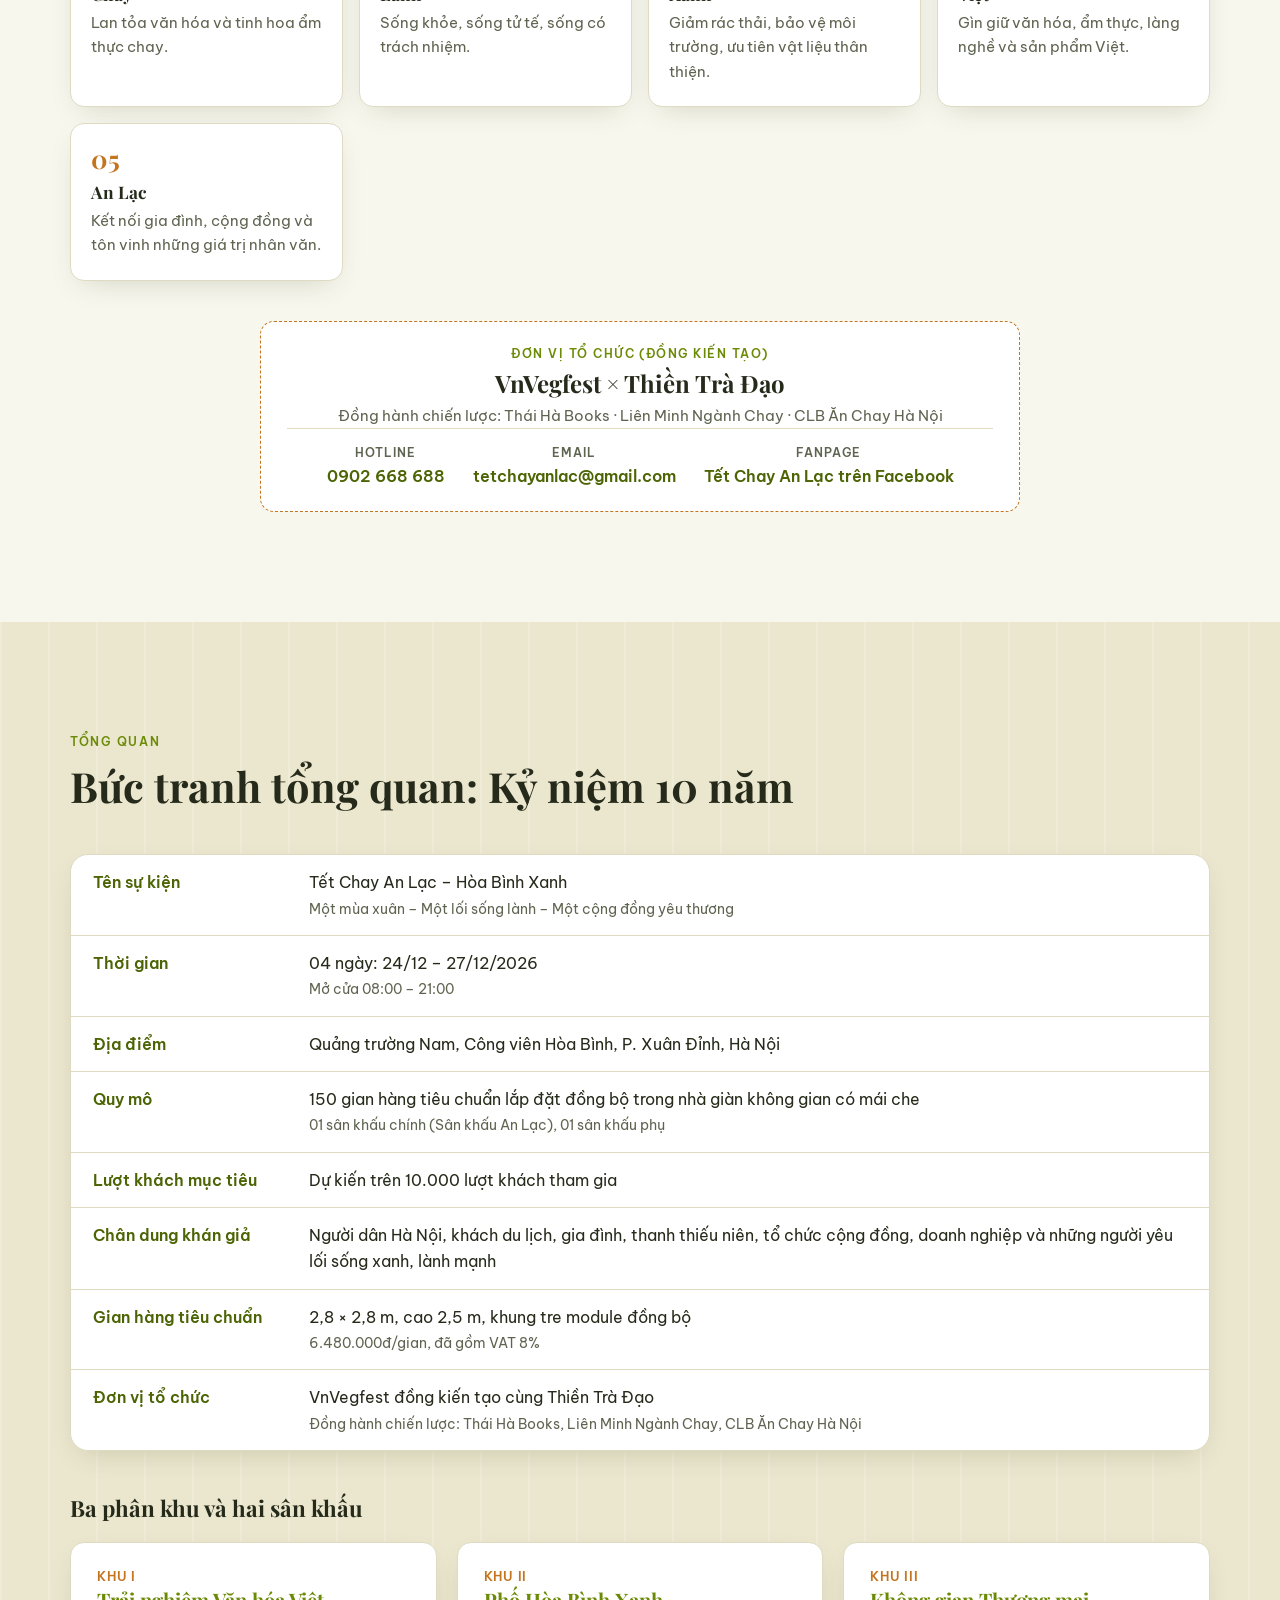
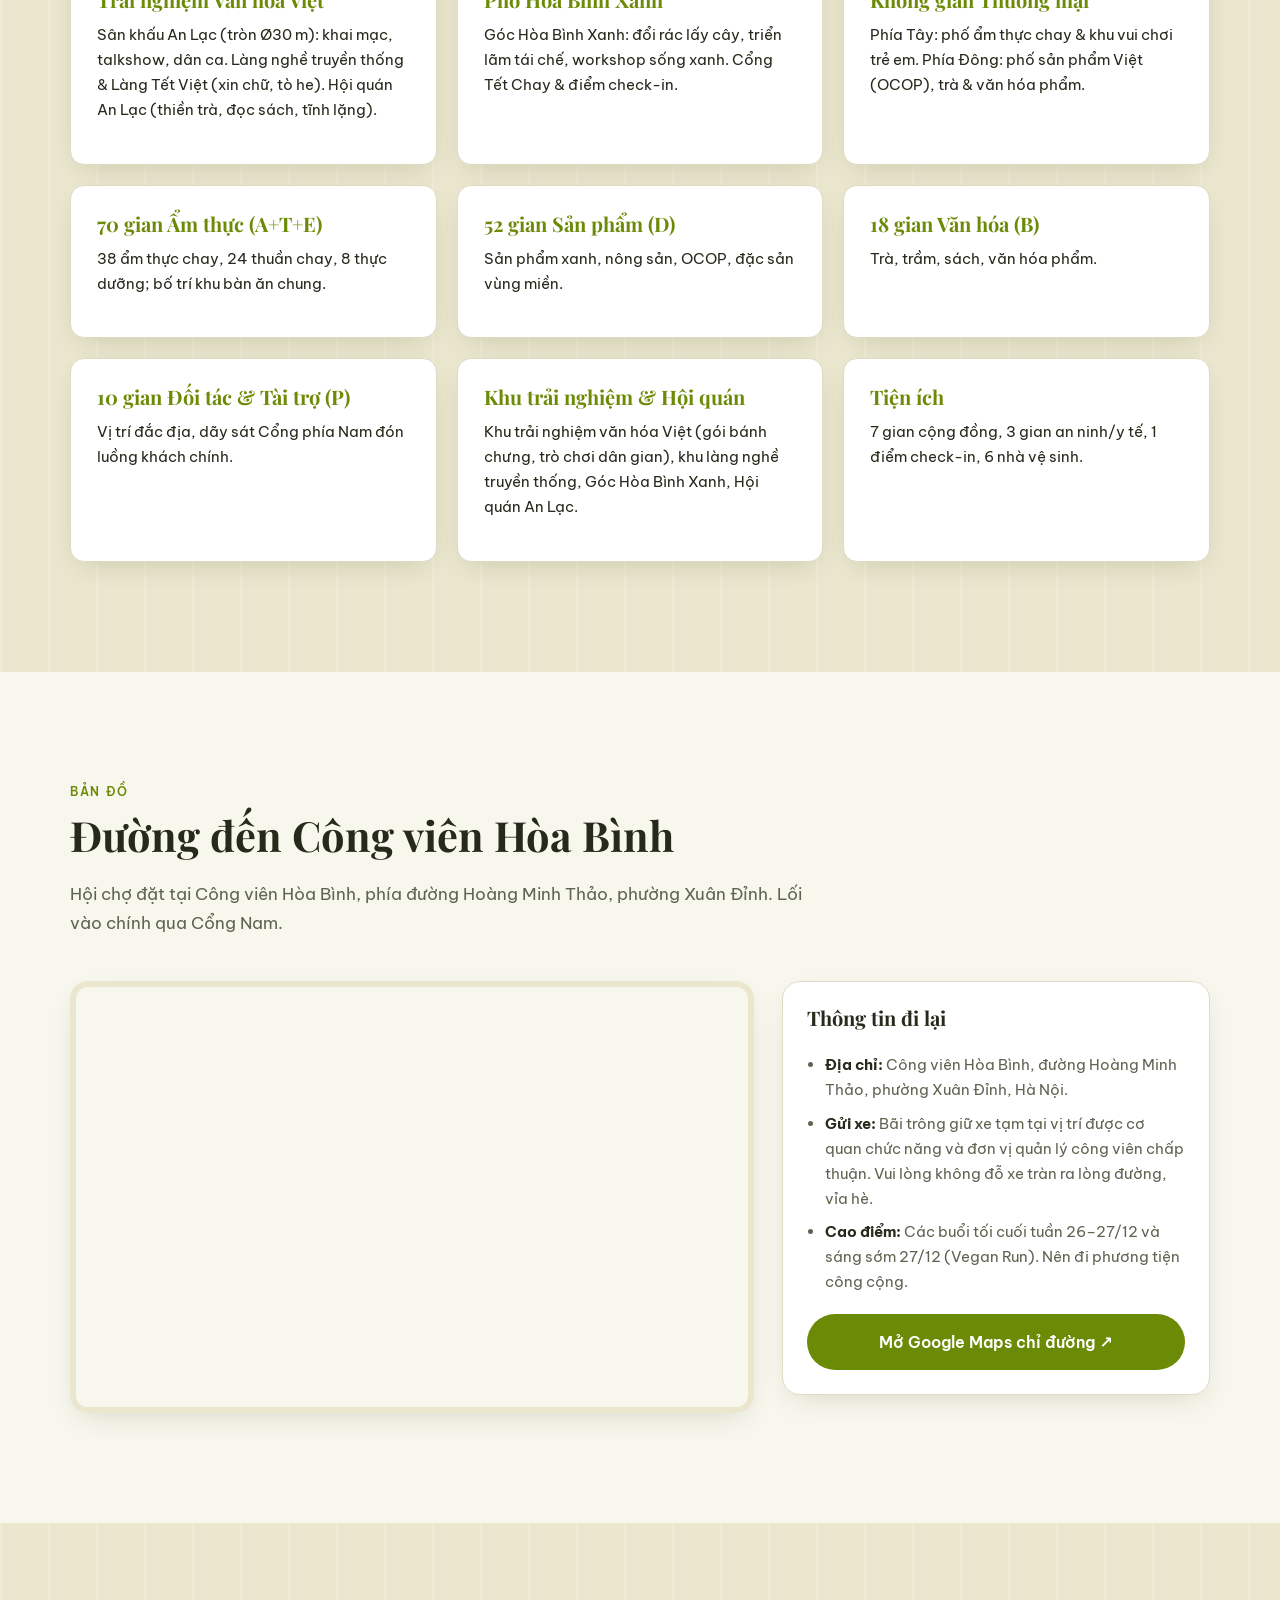
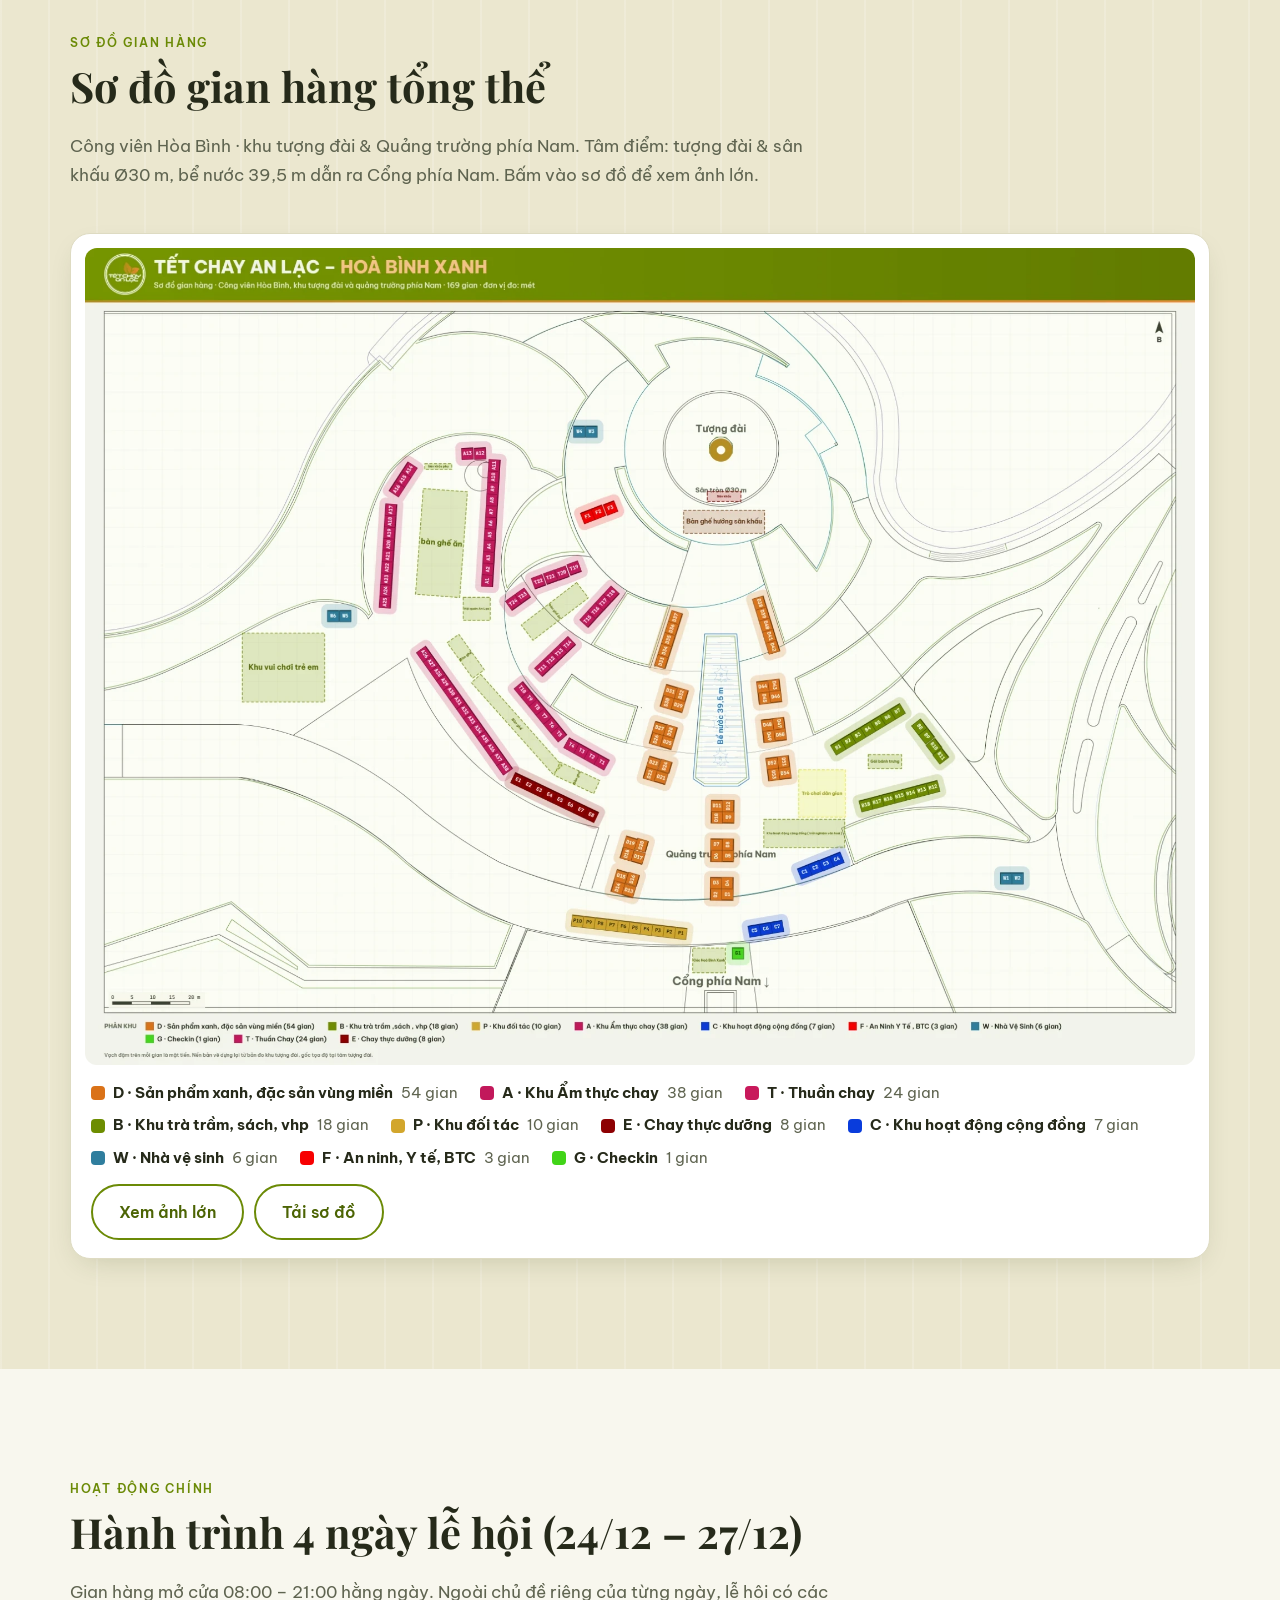
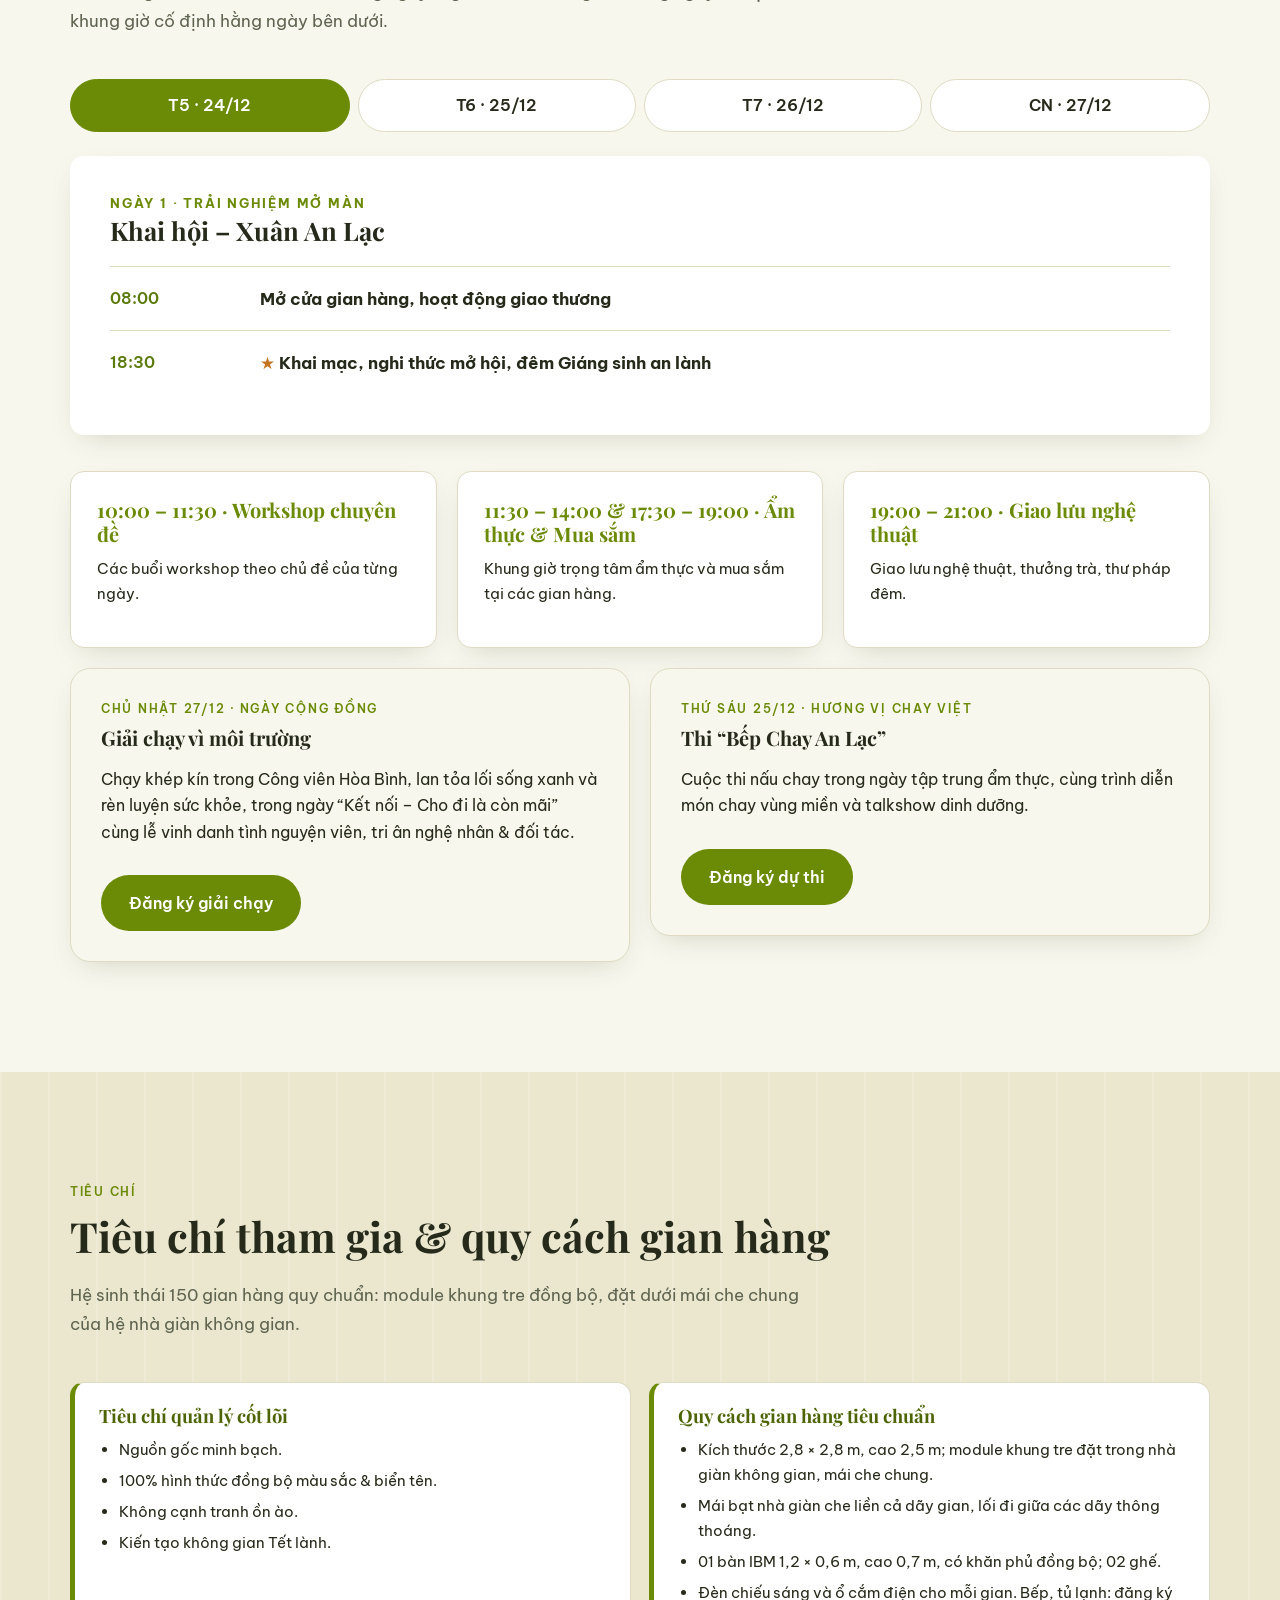
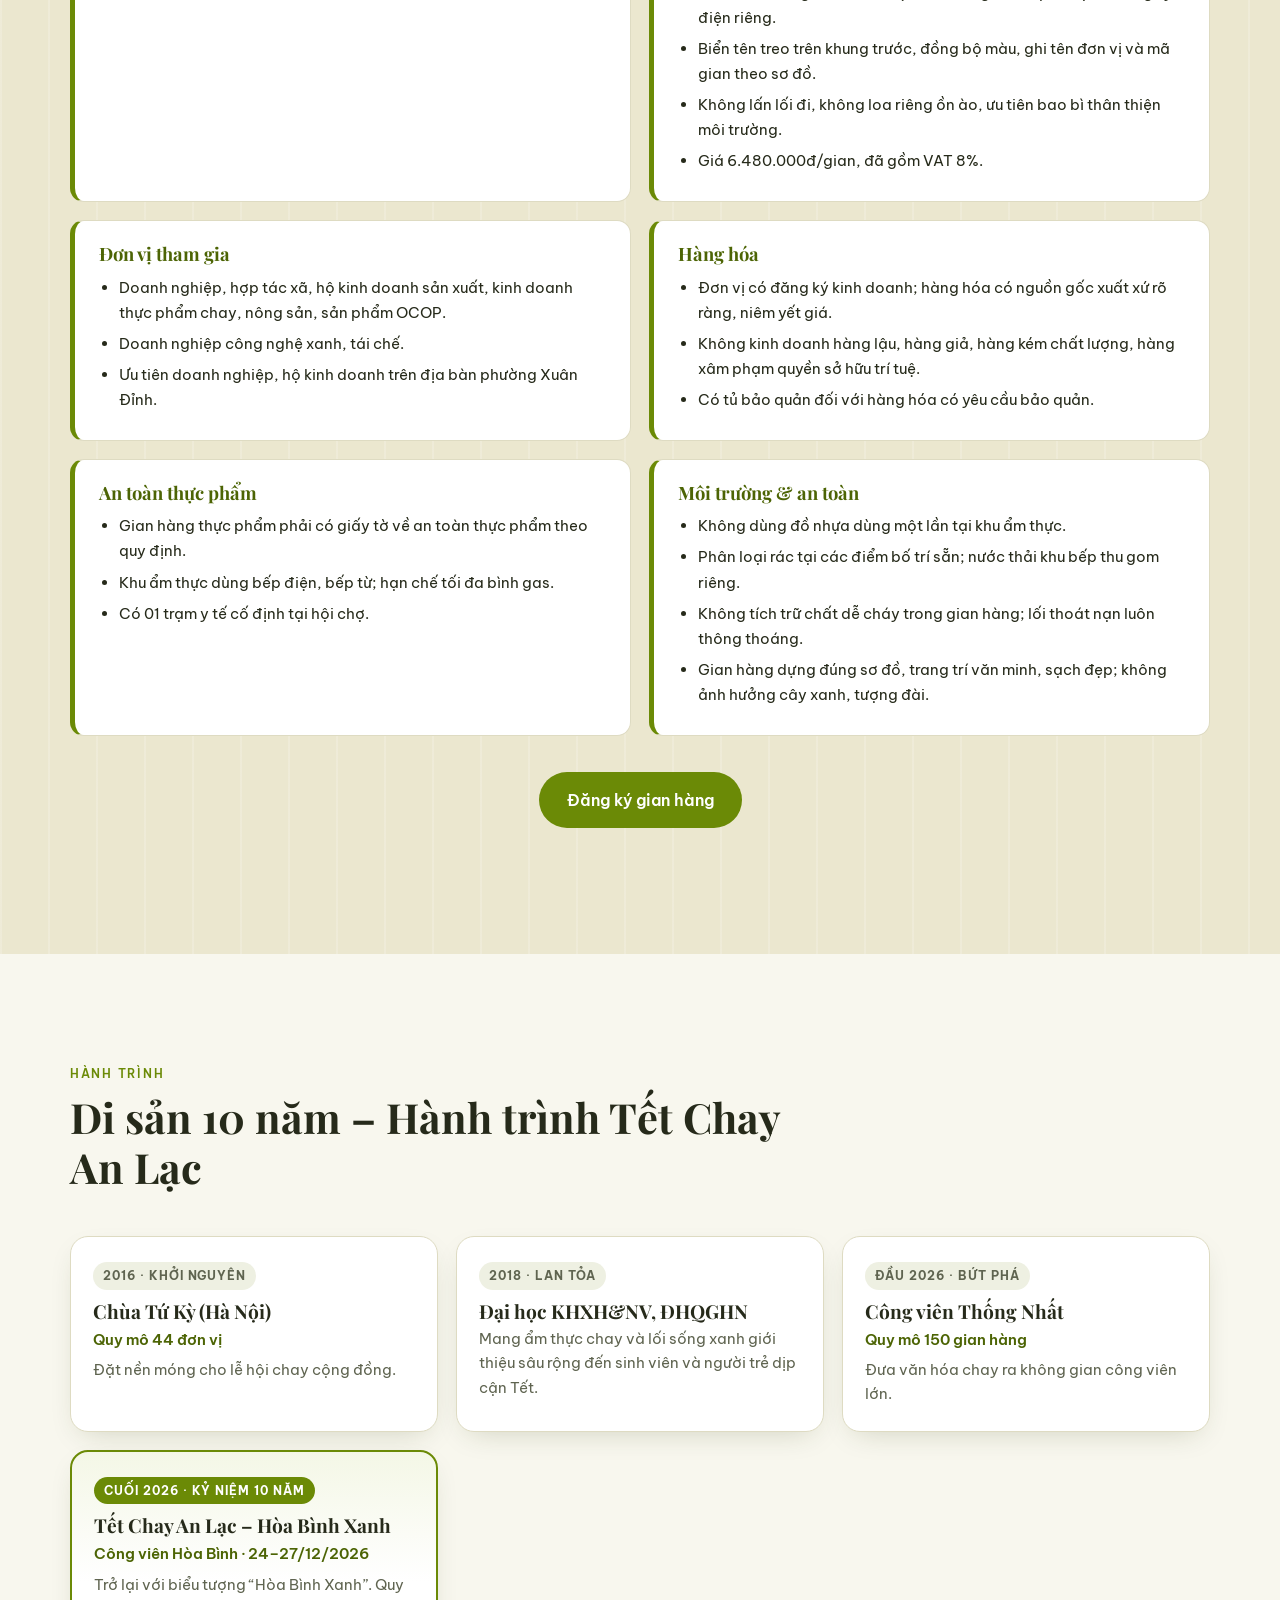
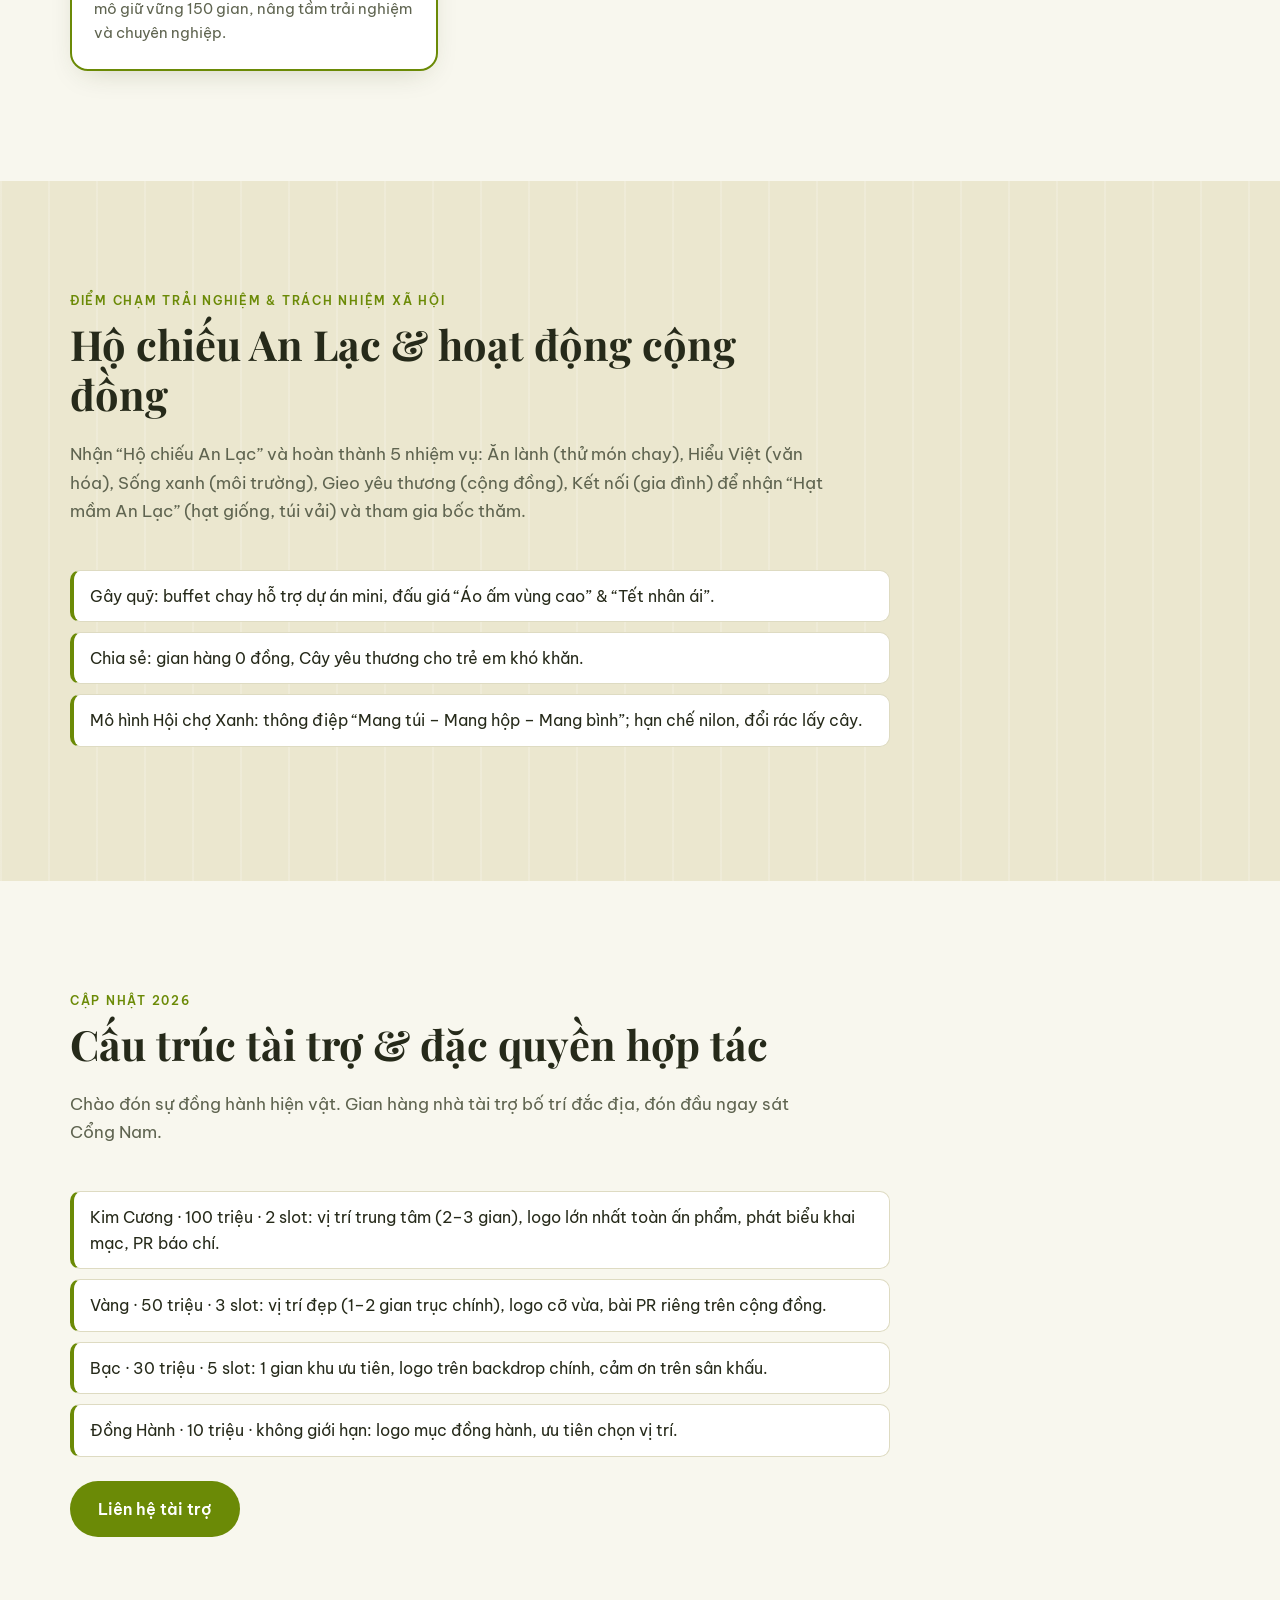
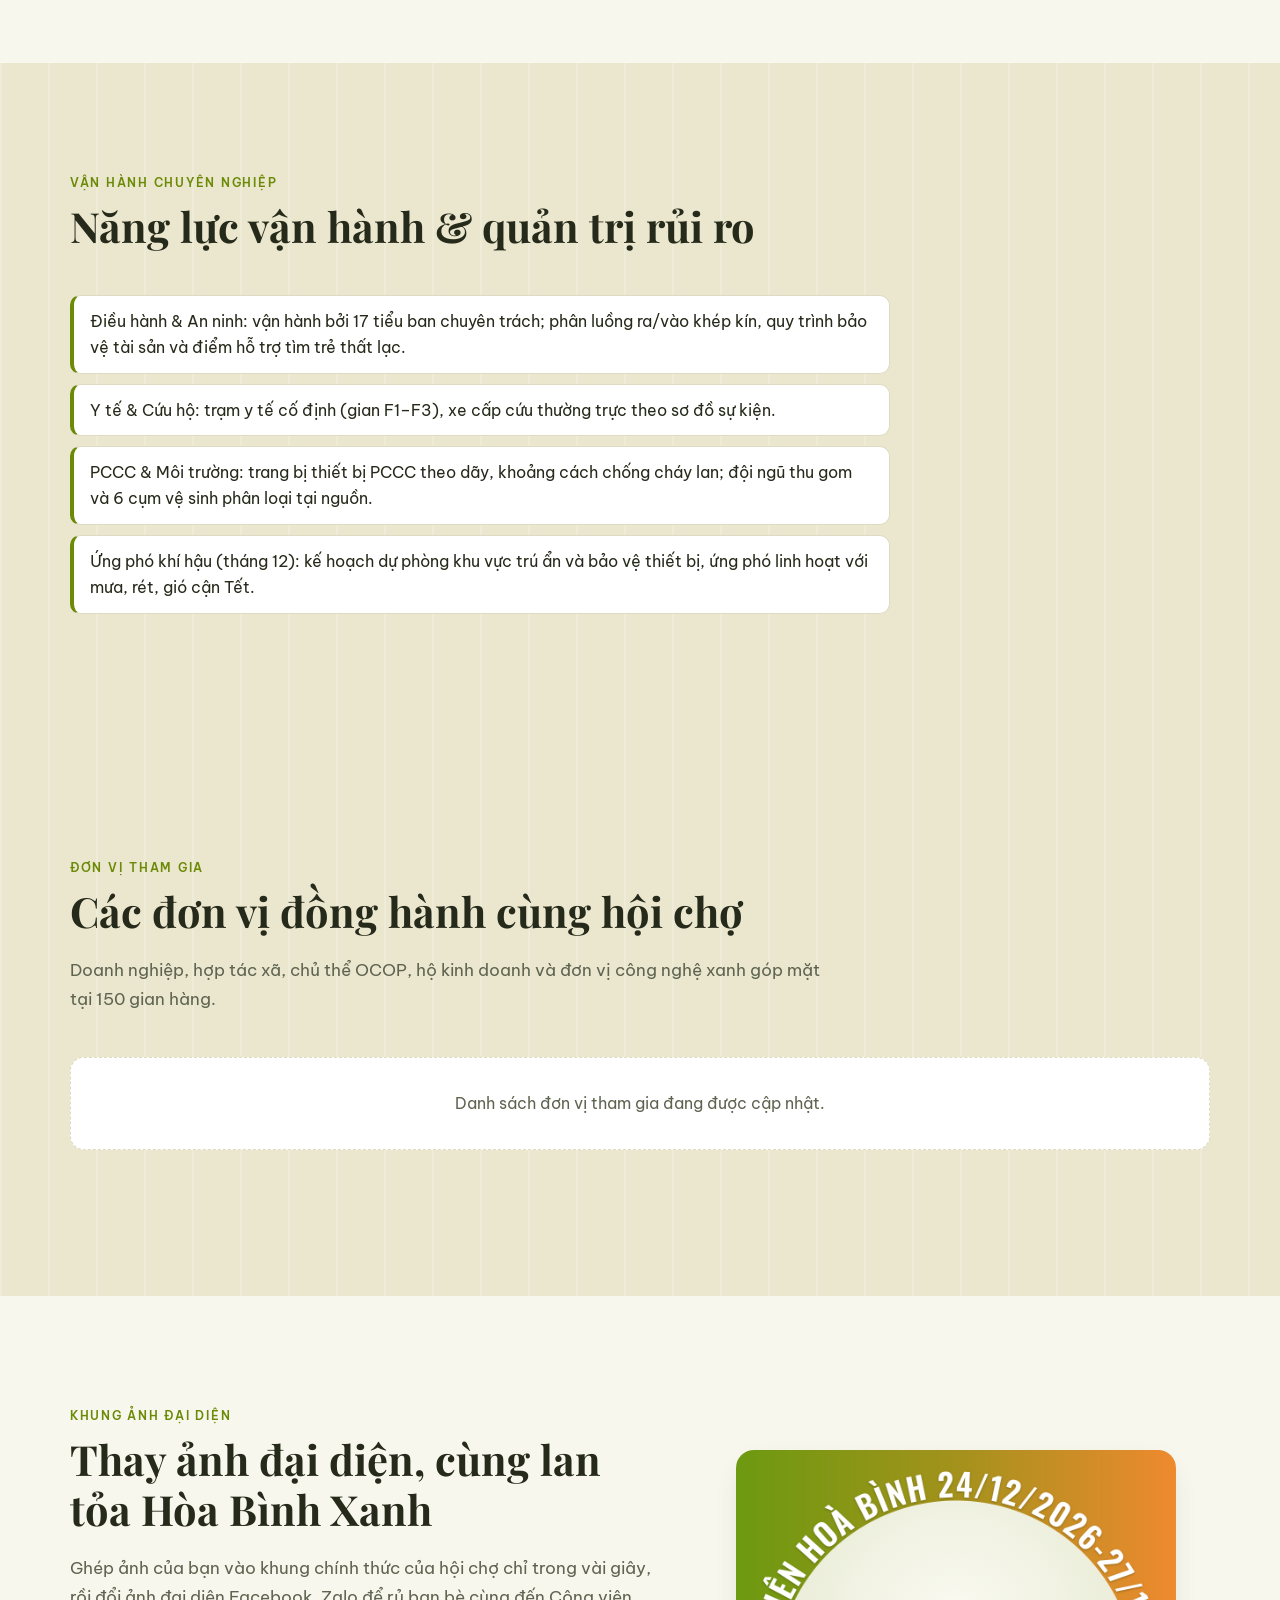
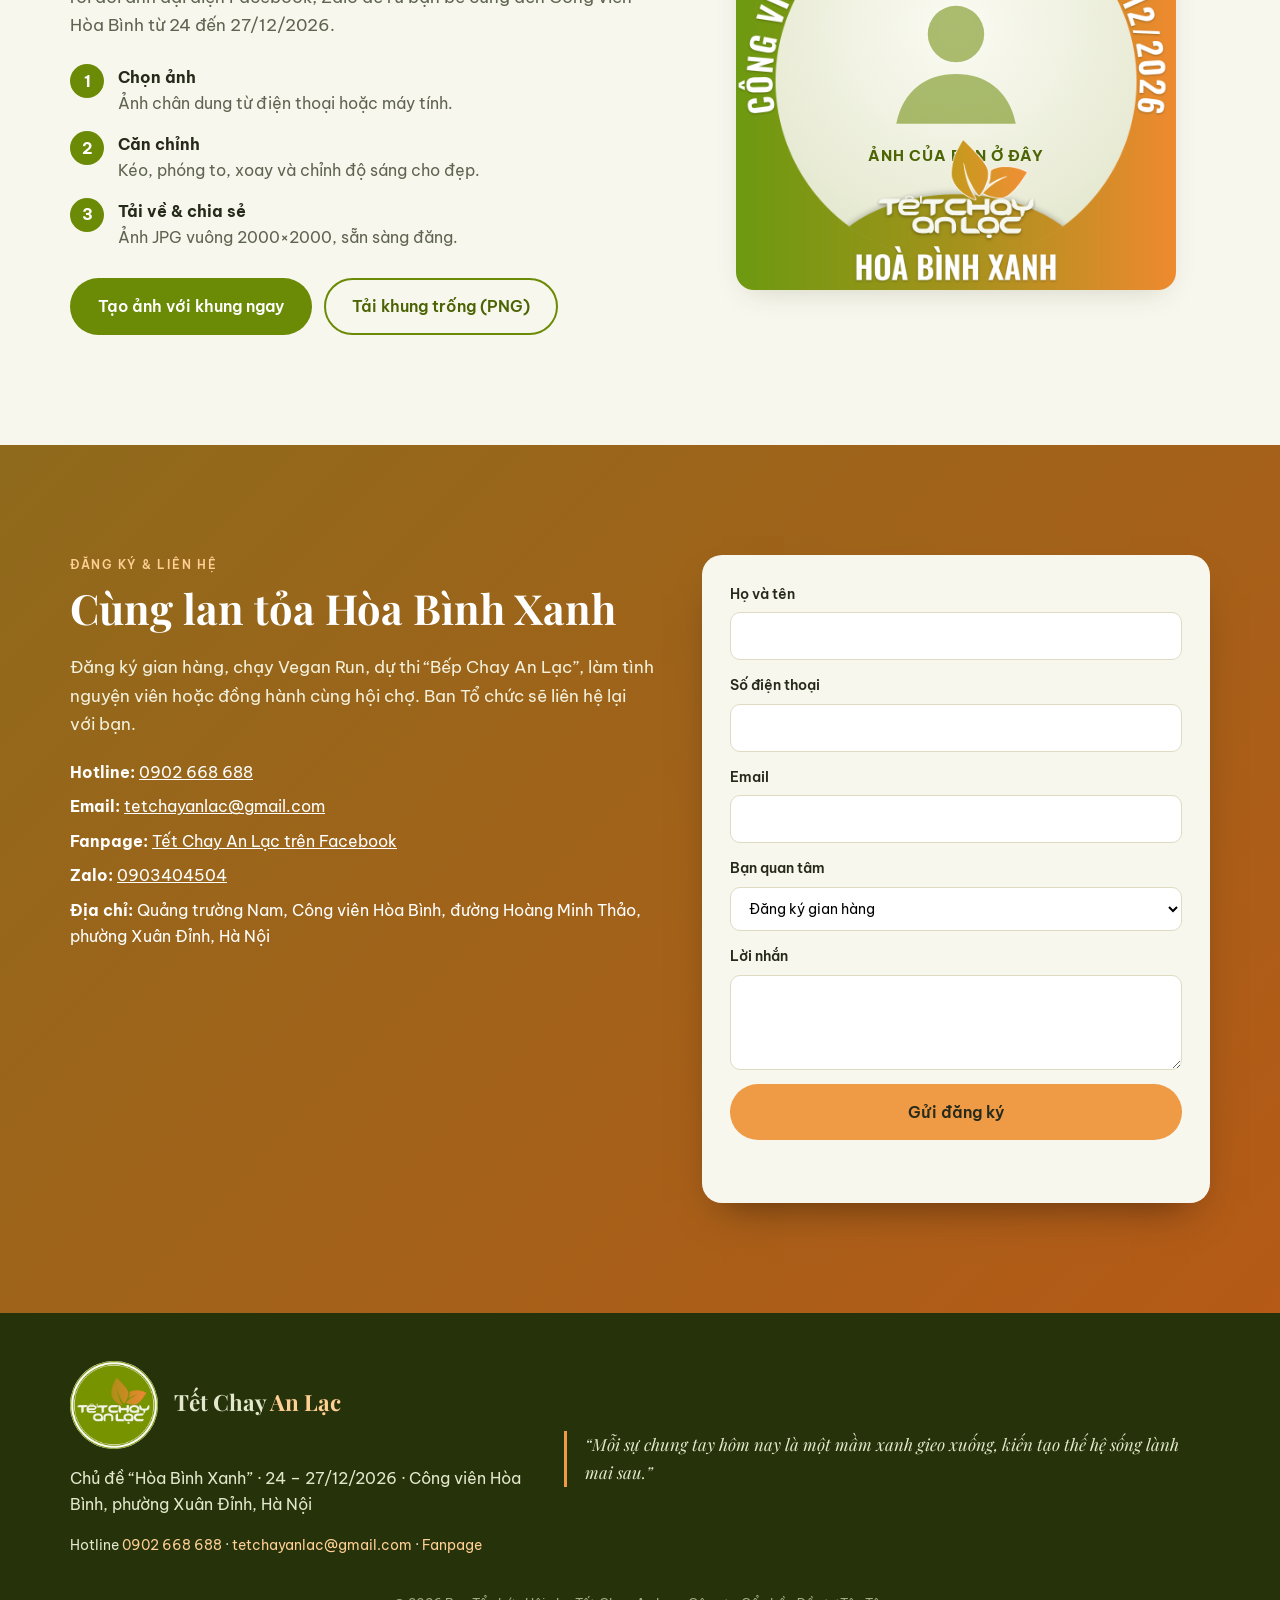
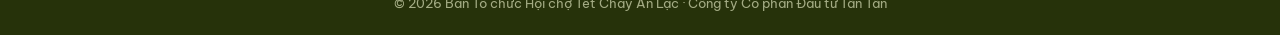
==== commit ef6c9f43: "Đồng bộ nội dung theo "Hồ sơ Tết Chay An Lạc 2026 - bản cập nhật 3" Tầm nhìn & 5 giá trị, đơn vị đồn" ====
--- a/index.html
+++ b/index.html
@@ -4,7 +4,7 @@
   <meta charset="utf-8">
   <meta name="viewport" content="width=device-width, initial-scale=1">
   <title>Tết Chay An Lạc – Hòa Bình Xanh</title>
-  <meta name="description" content="Hội chợ Triển lãm Sản phẩm Chay, Xanh và Phát triển Bền vững “Tết Chay An Lạc”, chủ đề “Hòa Bình Xanh” – 24–27/12/2026, 08:00–22:00 tại Công viên Hòa Bình, đường Hoàng Minh Thảo, phường Xuân Đỉnh, Hà Nội. 150 gian hàng thực phẩm chay, đặc sản vùng miền, nông nghiệp xanh.">
+  <meta name="description" content="Hội chợ Triển lãm Sản phẩm Chay, Xanh và Phát triển Bền vững “Tết Chay An Lạc”, chủ đề “Hòa Bình Xanh” – 24–27/12/2026, 08:00–21:00 tại Công viên Hòa Bình, đường Hoàng Minh Thảo, phường Xuân Đỉnh, Hà Nội. 150 gian hàng thực phẩm chay, đặc sản vùng miền, nông nghiệp xanh.">
   <meta property="og:title" content="Tết Chay An Lạc – Hòa Bình Xanh">
   <meta property="og:description" content="24–27/12/2026 · Công viên Hòa Bình, Hà Nội · Hội chợ Triển lãm Sản phẩm Chay, Xanh và Phát triển Bền vững">
   <meta property="og:image" content="logo-tcal.webp">
@@ -14,8 +14,8 @@
   <link rel="preconnect" href="https://fonts.googleapis.com">
   <link rel="preconnect" href="https://fonts.gstatic.com" crossorigin>
   <link href="https://fonts.googleapis.com/css2?family=Be+Vietnam+Pro:wght@300;400;500;600;700&family=Playfair+Display:ital,wght@0,500;0,700;0,800;1,500&display=swap" rel="stylesheet">
-  <link rel="stylesheet" href="styles.css?v=20261120d">
-  <link rel="stylesheet" href="modules.css?v=20261120d">
+  <link rel="stylesheet" href="styles.css?v=20261124a">
+  <link rel="stylesheet" href="modules.css?v=20261124a">
 </head>
 <body>
 
@@ -58,7 +58,7 @@
     <p class="eyebrow">Hội chợ Triển lãm Sản phẩm Chay, Xanh và Phát triển Bền vững</p>
     <h1>Tết Chay An Lạc<br><em>Hòa Bình Xanh</em></h1>
     <ul class="hero-meta">
-      <li><svg viewBox="0 0 24 24" aria-hidden="true"><path d="M7 2v3M17 2v3M3 9h18M5 5h14a2 2 0 0 1 2 2v12a2 2 0 0 1-2 2H5a2 2 0 0 1-2-2V7a2 2 0 0 1 2-2z"/></svg><span id="hero-time">24 – 27/12/2026 · 08:00 – 22:00</span></li>
+      <li><svg viewBox="0 0 24 24" aria-hidden="true"><path d="M7 2v3M17 2v3M3 9h18M5 5h14a2 2 0 0 1 2 2v12a2 2 0 0 1-2 2H5a2 2 0 0 1-2-2V7a2 2 0 0 1 2-2z"/></svg><span id="hero-time">24 – 27/12/2026 · 08:00 – 21:00</span></li>
       <li><svg viewBox="0 0 24 24" aria-hidden="true"><path d="M12 22s7-6.2 7-12a7 7 0 1 0-14 0c0 5.8 7 12 7 12z"/><circle cx="12" cy="10" r="2.5"/></svg><span id="hero-place">Công viên Hòa Bình, phường Xuân Đỉnh, Hà Nội</span></li>
     </ul>
     <div class="countdown" id="countdown" aria-live="polite">
@@ -139,7 +139,7 @@
     <dl class="overview">
       <div><dt>Tên hội chợ</dt><dd>Hội chợ Triển lãm Sản phẩm Chay, Xanh và Phát triển Bền vững “Tết Chay An Lạc”<small>Vegetarian, Green and Sustainable Development Products Fair and Exhibition “Tet Chay An Lac”</small></dd></div>
       <div><dt>Chủ đề</dt><dd>“Hòa Bình Xanh”</dd></div>
-      <div><dt>Thời gian</dt><dd>Thứ Năm 24/12 – Chủ Nhật 27/12/2026<small>Mở cửa 08:00 – 22:00 hằng ngày</small></dd></div>
+      <div><dt>Thời gian</dt><dd>Thứ Năm 24/12 – Chủ Nhật 27/12/2026<small>Mở cửa 08:00 – 21:00 hằng ngày</small></dd></div>
       <div><dt>Địa điểm</dt><dd>Công viên Hòa Bình, đường Hoàng Minh Thảo, phường Xuân Đỉnh, Hà Nội</dd></div>
       <div><dt>Quy mô</dt><dd>150 gian hàng<small>Gian tiêu chuẩn 3 m × 3 m trong nhà giàn không gian</small></dd></div>
       <div><dt>Ngành hàng</dt><dd>Thực phẩm chay, đặc sản vùng miền, nông nghiệp xanh; mặt hàng tiêu dùng xanh, trà phục vụ dịp Tết</dd></div>
@@ -232,7 +232,7 @@
     <div class="section-head">
       <p class="eyebrow">Hoạt động chính</p>
       <h2>Chương trình bốn ngày hội chợ</h2>
-      <p class="lead">Gian hàng mở cửa <strong>08:00 – 22:00</strong> hằng ngày. Chương trình dự kiến, có thể điều chỉnh; các hoạt động không bán vé.</p>
+      <p class="lead">Gian hàng mở cửa <strong>08:00 – 21:00</strong> hằng ngày. Chương trình dự kiến, có thể điều chỉnh; các hoạt động không bán vé.</p>
     </div>
 
     <div class="tabs" role="tablist" aria-label="Chọn ngày">
@@ -291,15 +291,15 @@
     </div>
     <div class="split activity-pair">
       <article class="card-light" id="vegan-run">
-        <p class="eyebrow">Sáng Chủ Nhật 27/12 · 06:00</p>
-        <h3>Giải chạy Vegan Run</h3>
-        <p>Chạy khép kín trong Công viên Hòa Bình, lan tỏa lối sống xanh và rèn luyện sức khỏe. Vận động viên được Ban Tổ chức mua bảo hiểm.</p>
-        <a href="#dang-ky" class="btn btn-primary" data-interest="vegan-run">Đăng ký Vegan Run</a>
+        <p class="eyebrow">Chủ Nhật 27/12 · Ngày Cộng đồng</p>
+        <h3>Giải chạy vì môi trường</h3>
+        <p>Chạy khép kín trong Công viên Hòa Bình, lan tỏa lối sống xanh và rèn luyện sức khỏe, trong ngày “Kết nối – Cho đi là còn mãi” cùng lễ vinh danh tình nguyện viên, tri ân nghệ nhân & đối tác.</p>
+        <a href="#dang-ky" class="btn btn-primary" data-interest="vegan-run">Đăng ký giải chạy</a>
       </article>
       <article class="card-light" id="nau-an">
-        <p class="eyebrow">Sơ khảo 26/12 · Chung kết 27/12</p>
-        <h3>Cuộc thi “Bếp Chay An Lạc”</h3>
-        <p>Sơ khảo Thứ Bảy 26/12 (16:30 – 18:00), chung kết Chủ Nhật 27/12 (14:00 – 16:30) tại khu bếp cạnh sân khấu phụ.</p>
+        <p class="eyebrow">Thứ Sáu 25/12 · Hương vị chay Việt</p>
+        <h3>Thi “Bếp Chay An Lạc”</h3>
+        <p>Cuộc thi nấu chay trong ngày tập trung ẩm thực, cùng trình diễn món chay vùng miền và talkshow dinh dưỡng.</p>
         <a href="#dang-ky" class="btn btn-primary" data-interest="nau-an">Đăng ký dự thi</a>
       </article>
     </div>
@@ -495,12 +495,12 @@
       <p>Chủ đề “Hòa Bình Xanh” · 24 – 27/12/2026 · Công viên Hòa Bình, phường Xuân Đỉnh, Hà Nội</p>
       <p class="footer-contact">Hotline <a href="tel:0928577156">0928 577 156</a> · <a href="mailto:tetchayanlac@gmail.com">tetchayanlac@gmail.com</a> · <a href="https://www.facebook.com/profile.php?id=61594895070275" target="_blank" rel="noopener">Fanpage Tết Chay An Lạc</a></p>
     </div>
-    <p class="quote">“Sống xanh hôm nay là gìn giữ hòa bình cho mai sau.”</p>
+    <p class="quote">“Mỗi sự chung tay hôm nay là một mầm xanh gieo xuống, kiến tạo thế hệ sống lành mai sau.”</p>
   </div>
   <p class="copy">© 2026 Ban Tổ chức Hội chợ Tết Chay An Lạc · Công ty Cổ phần Đầu tư Tân Tân</p>
 </footer>
 
-<script src="script.js?v=20261120d"></script>
-<script src="site-data.js?v=20261120d"></script>
+<script src="script.js?v=20261124a"></script>
+<script src="site-data.js?v=20261124a"></script>
 </body>
 </html>
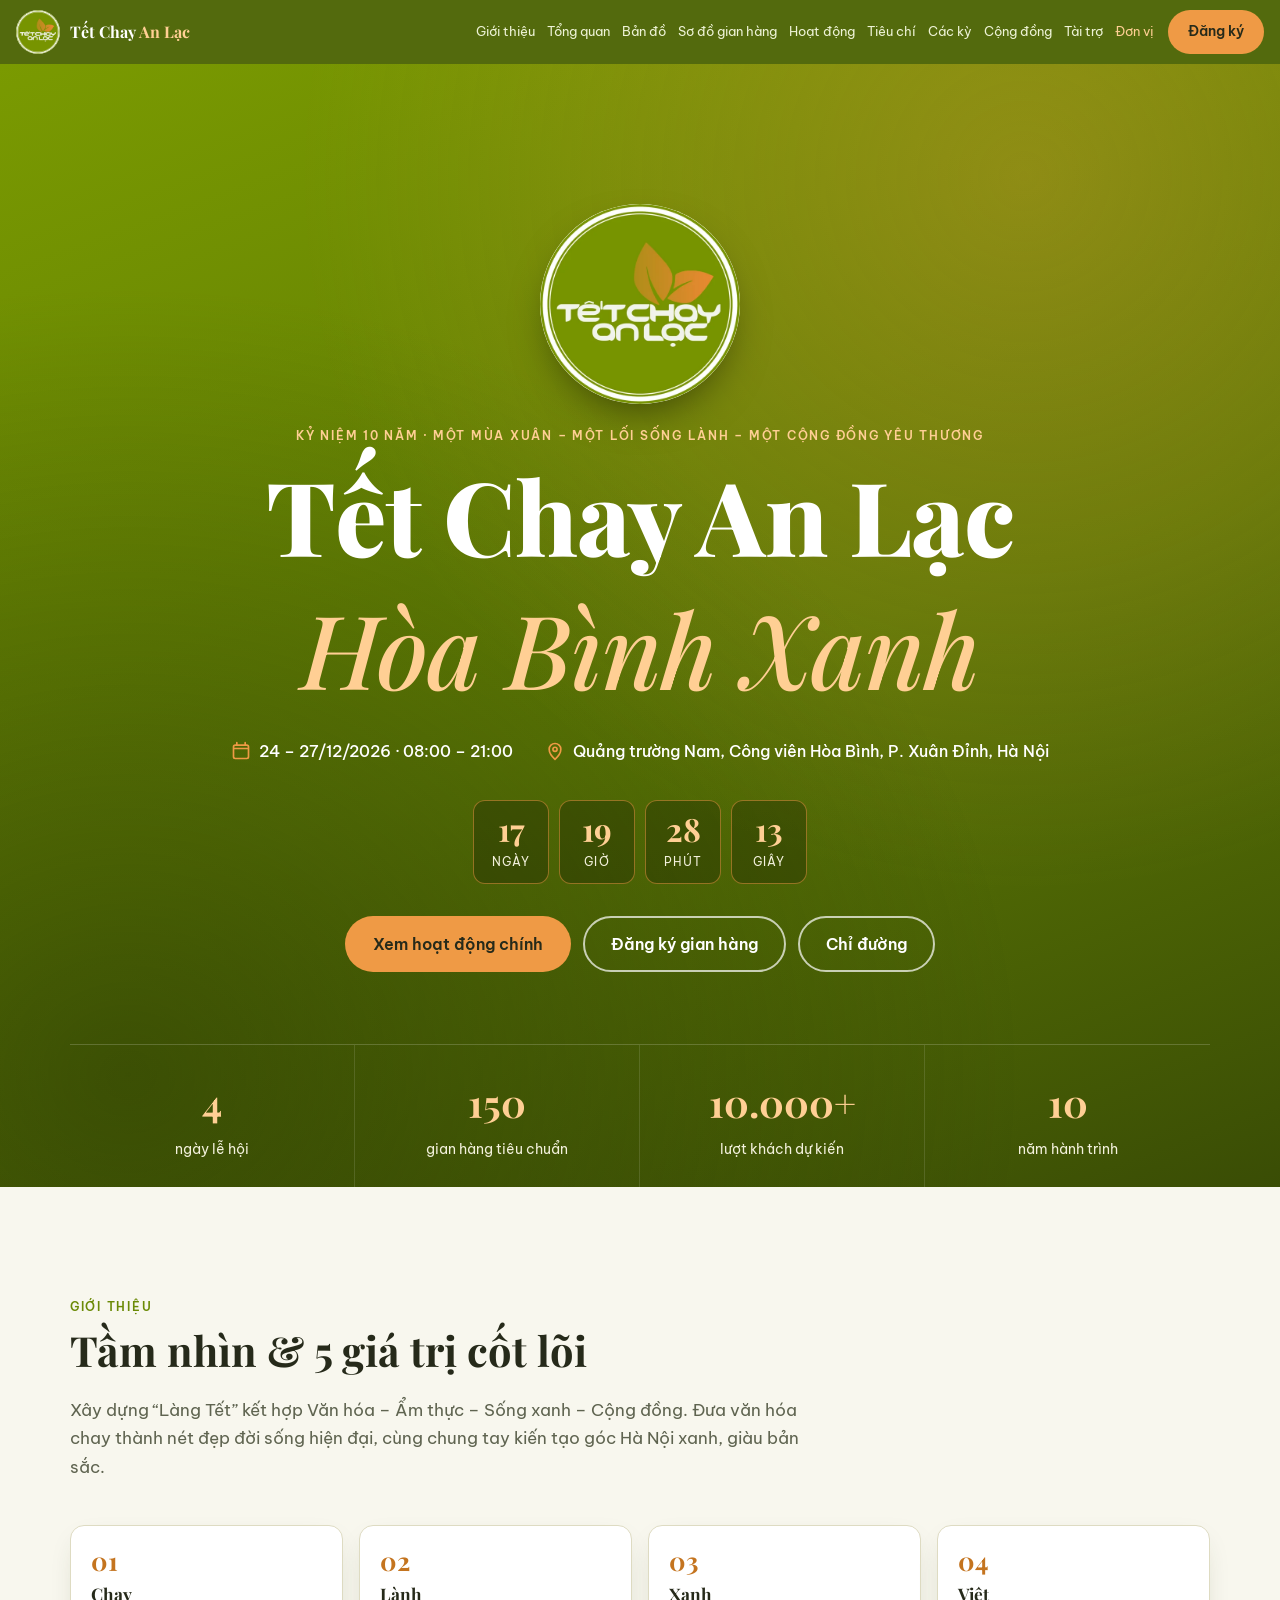
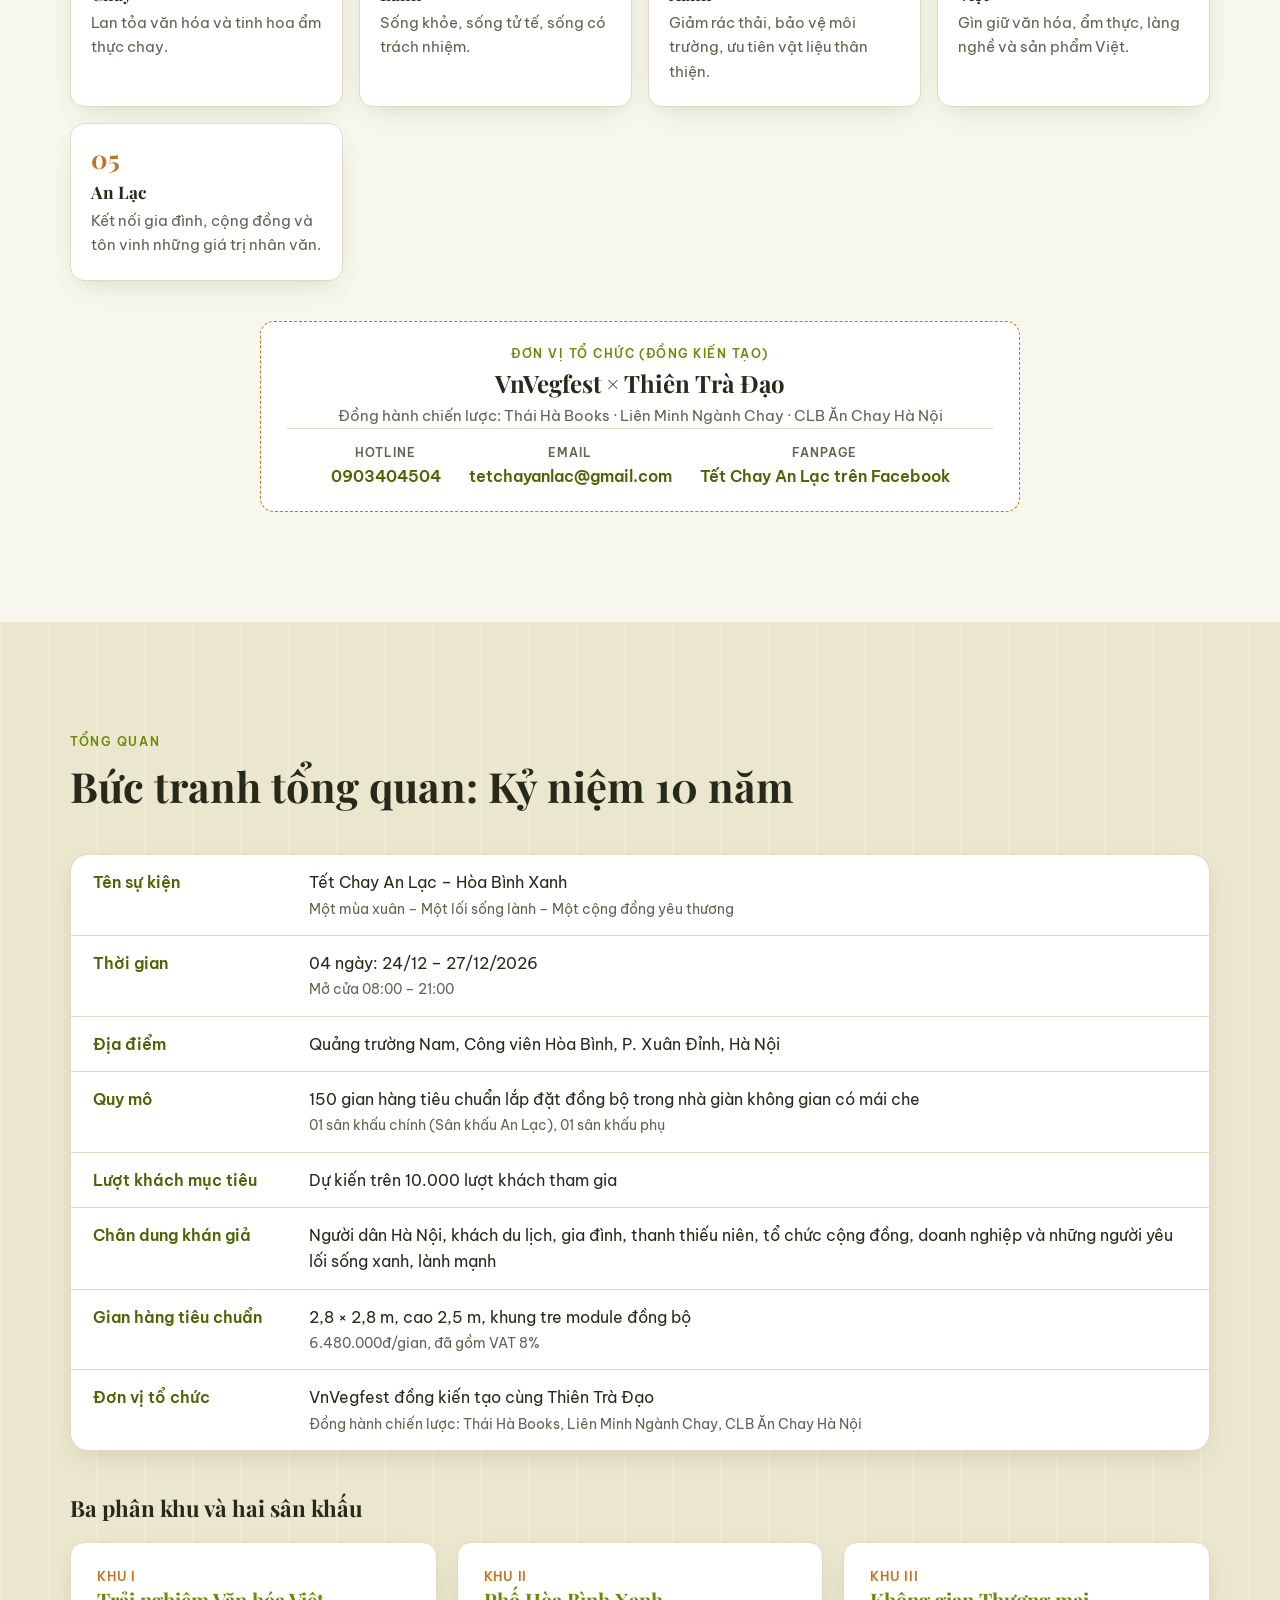
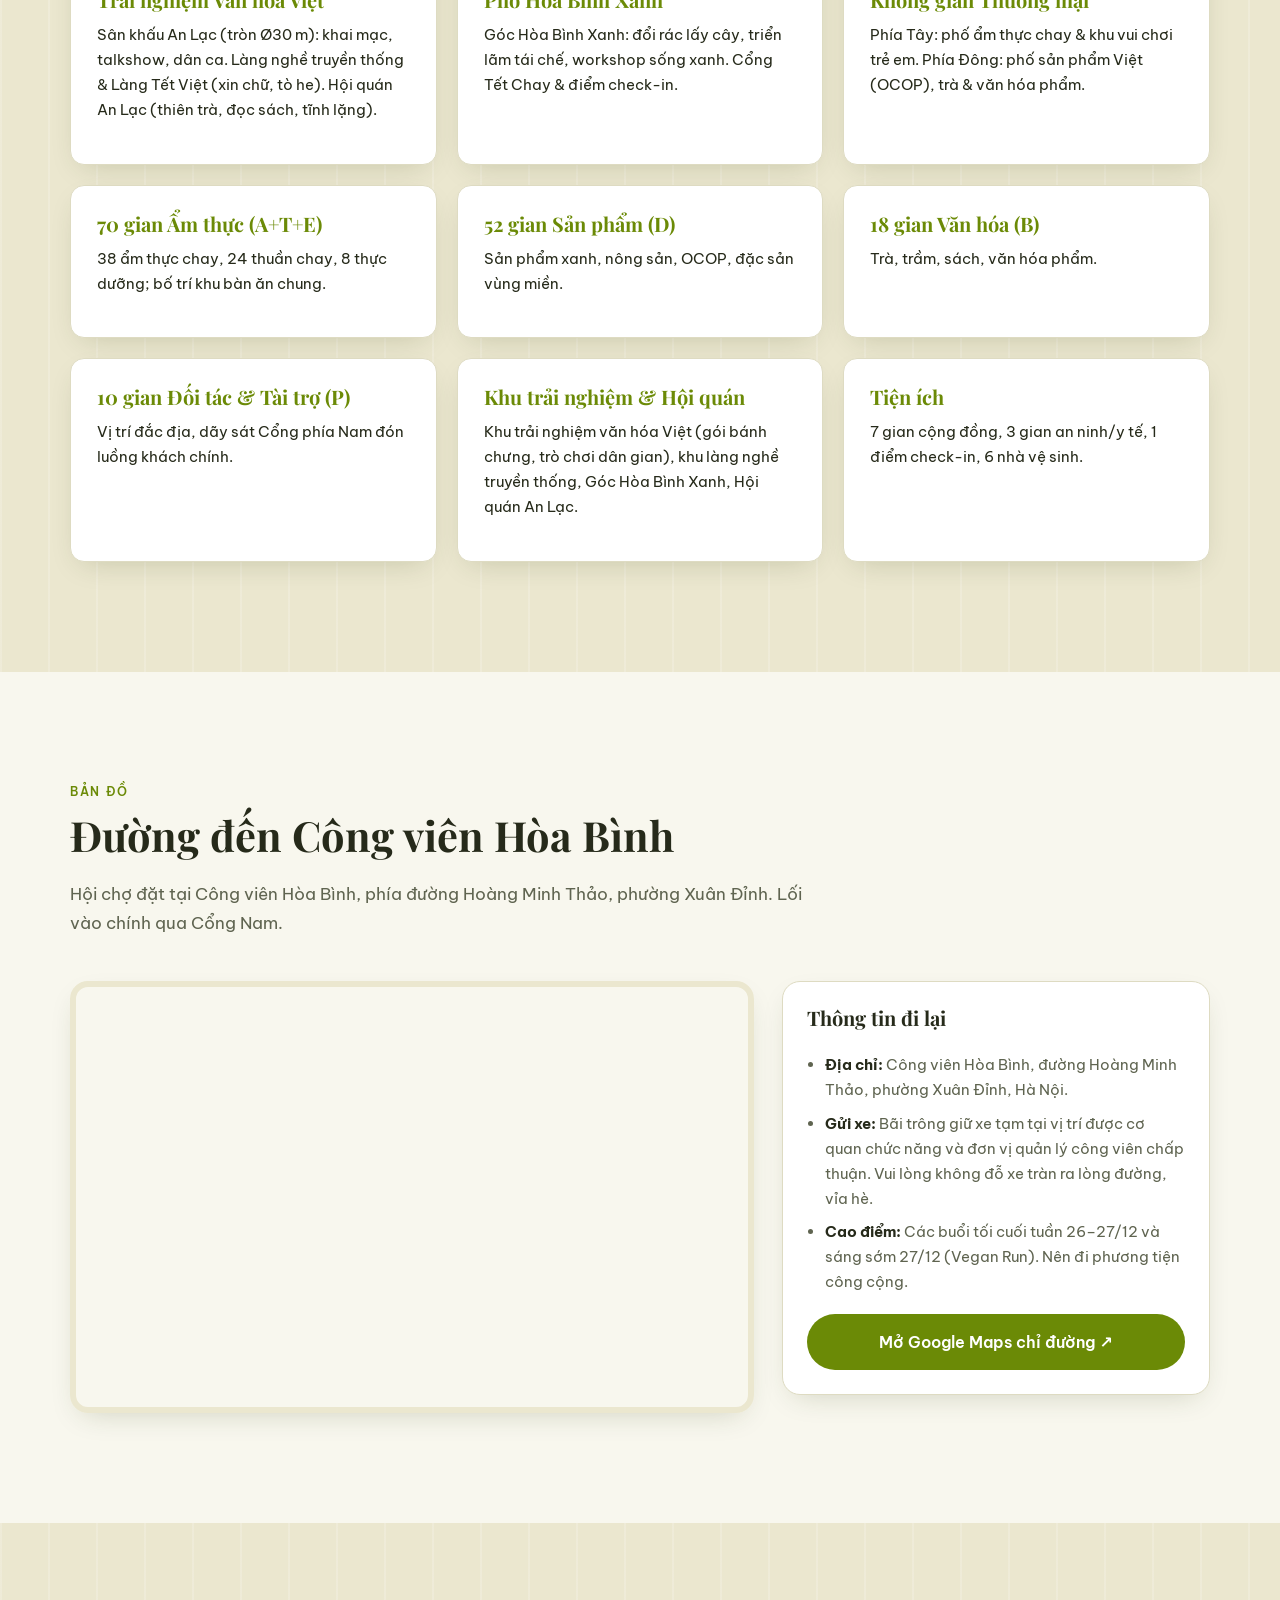
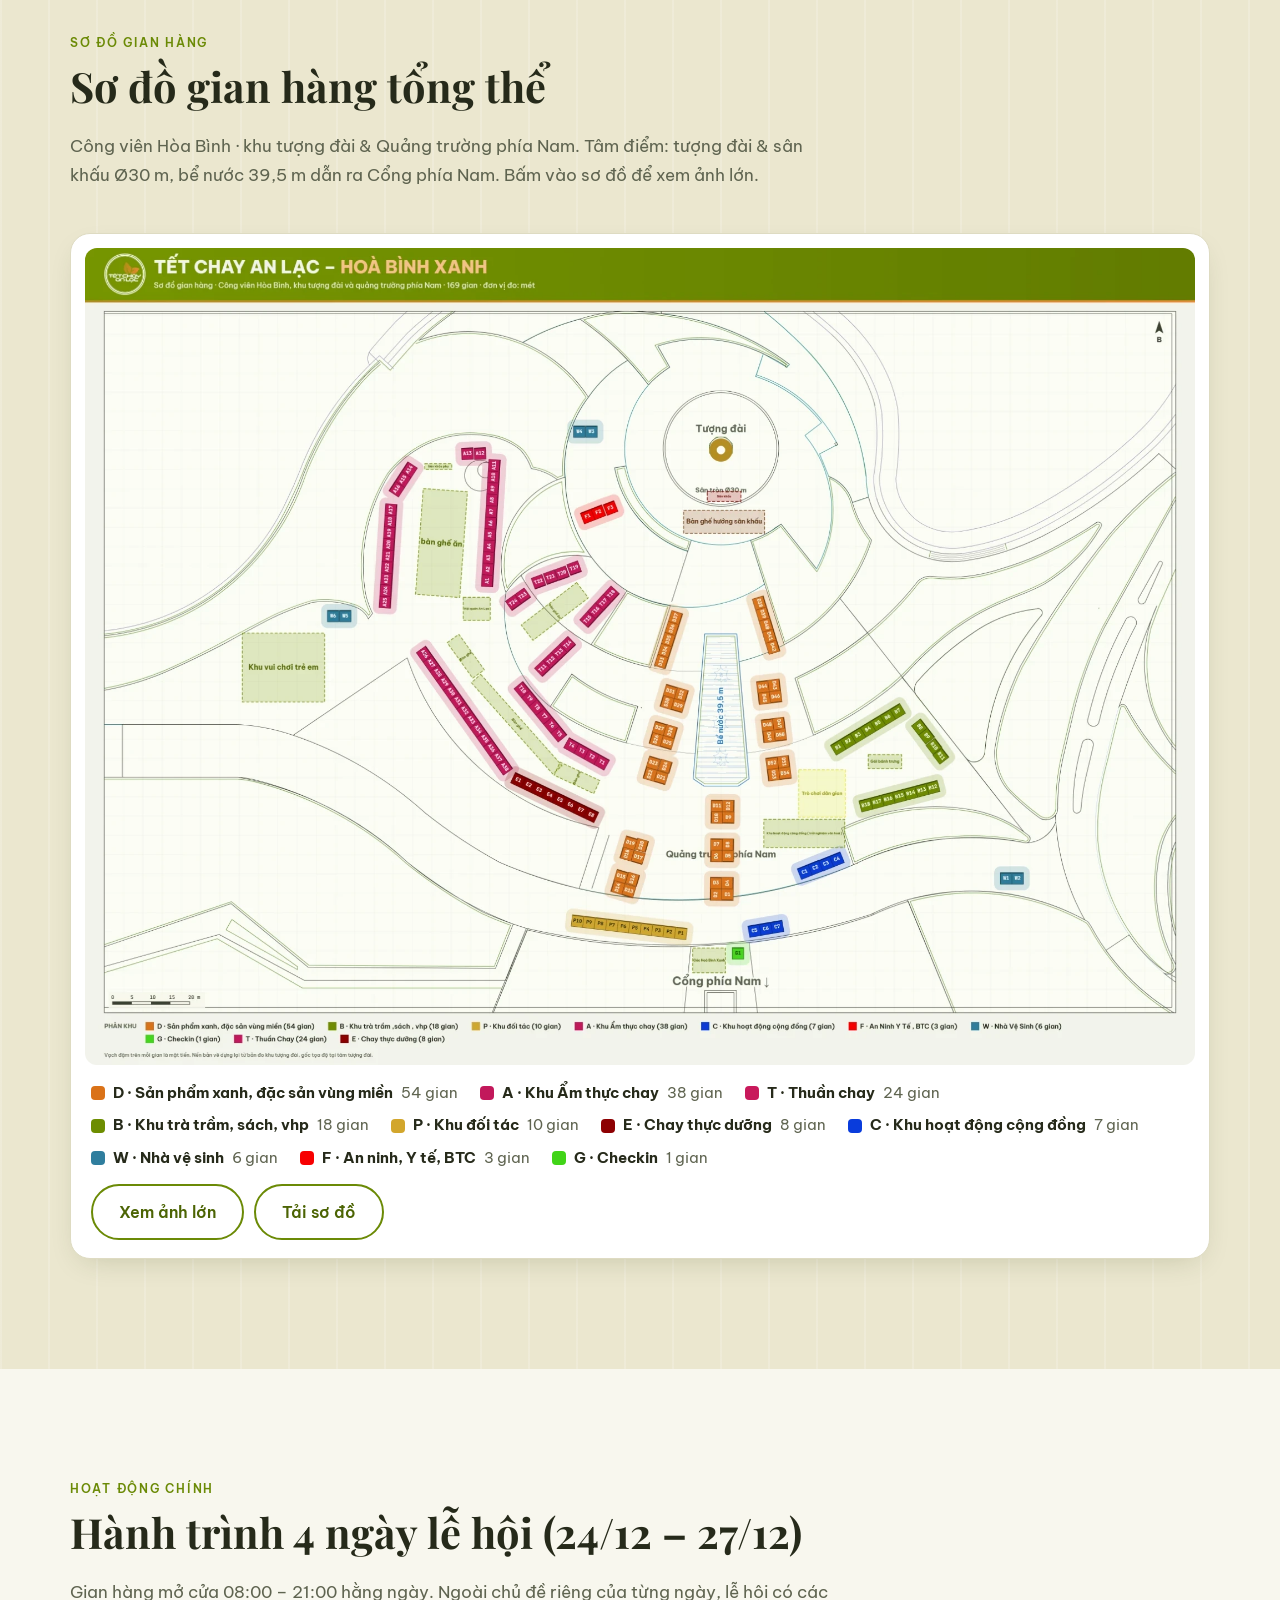
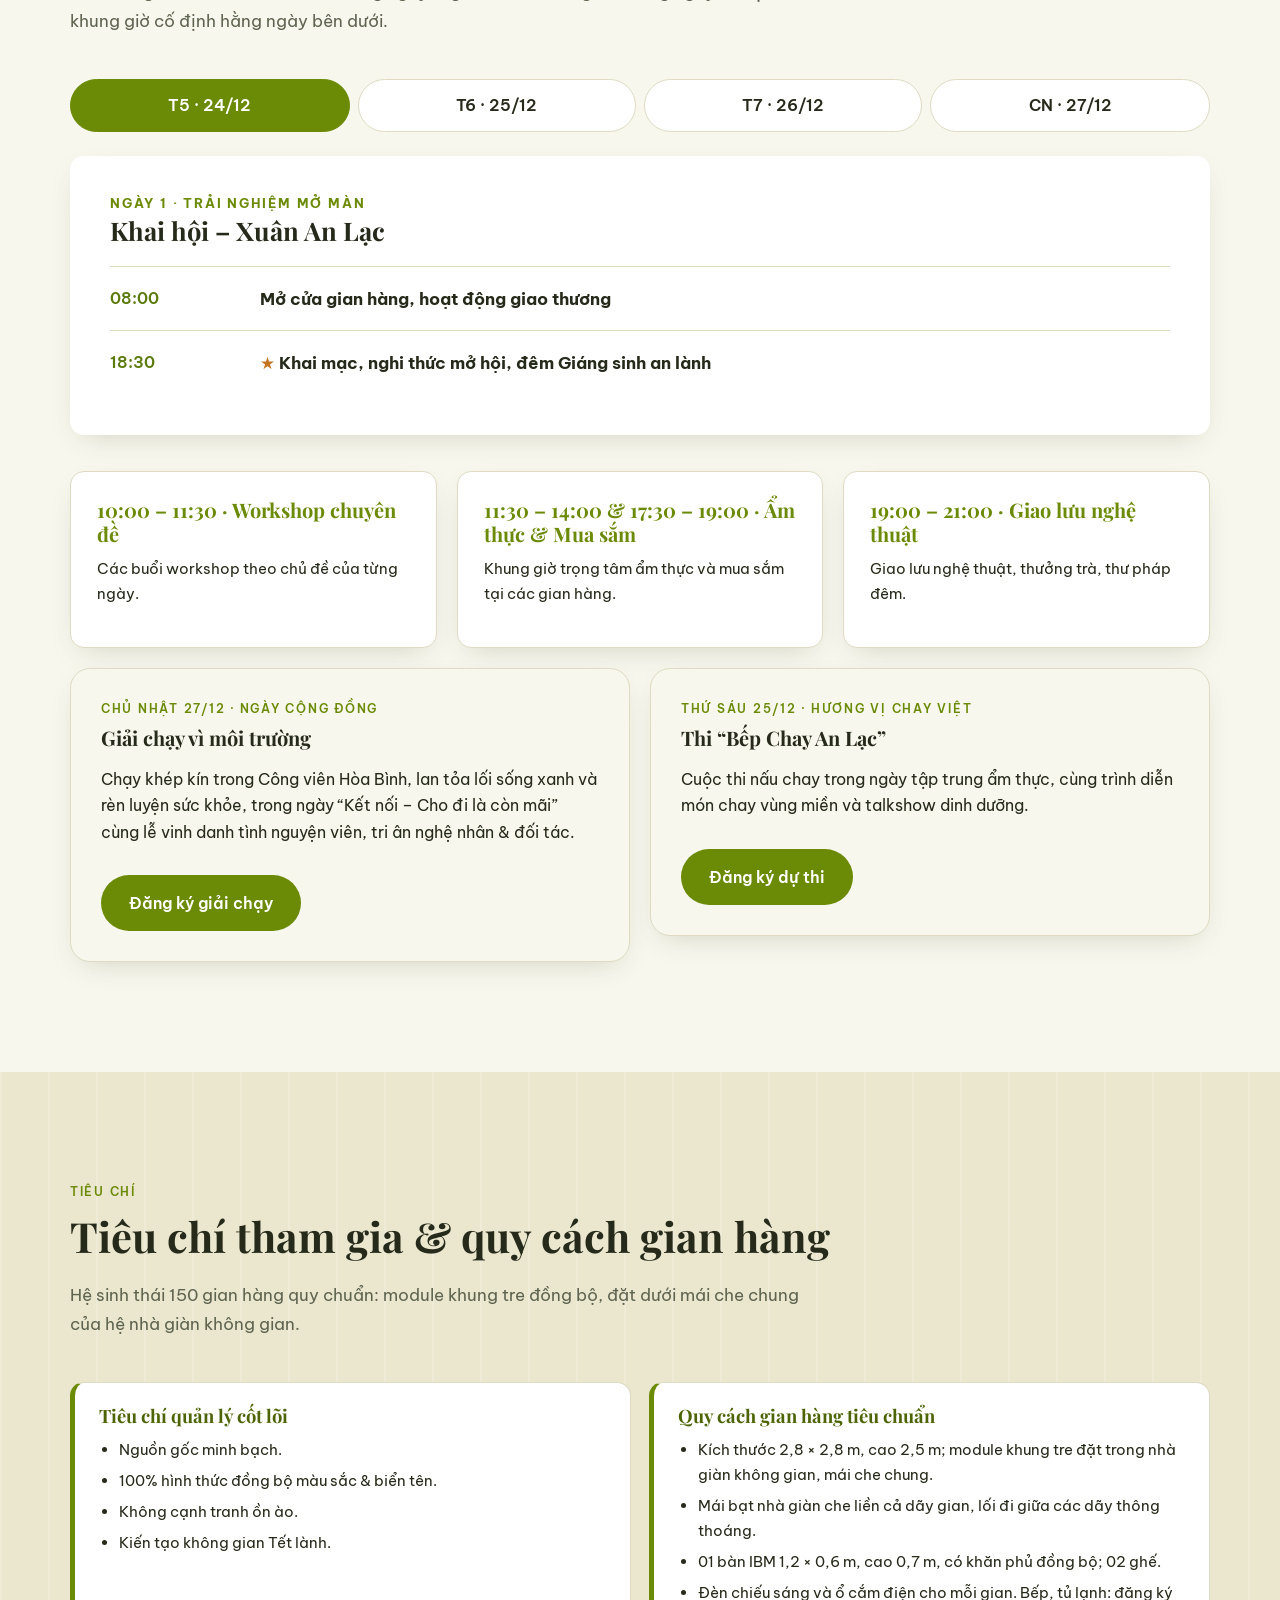
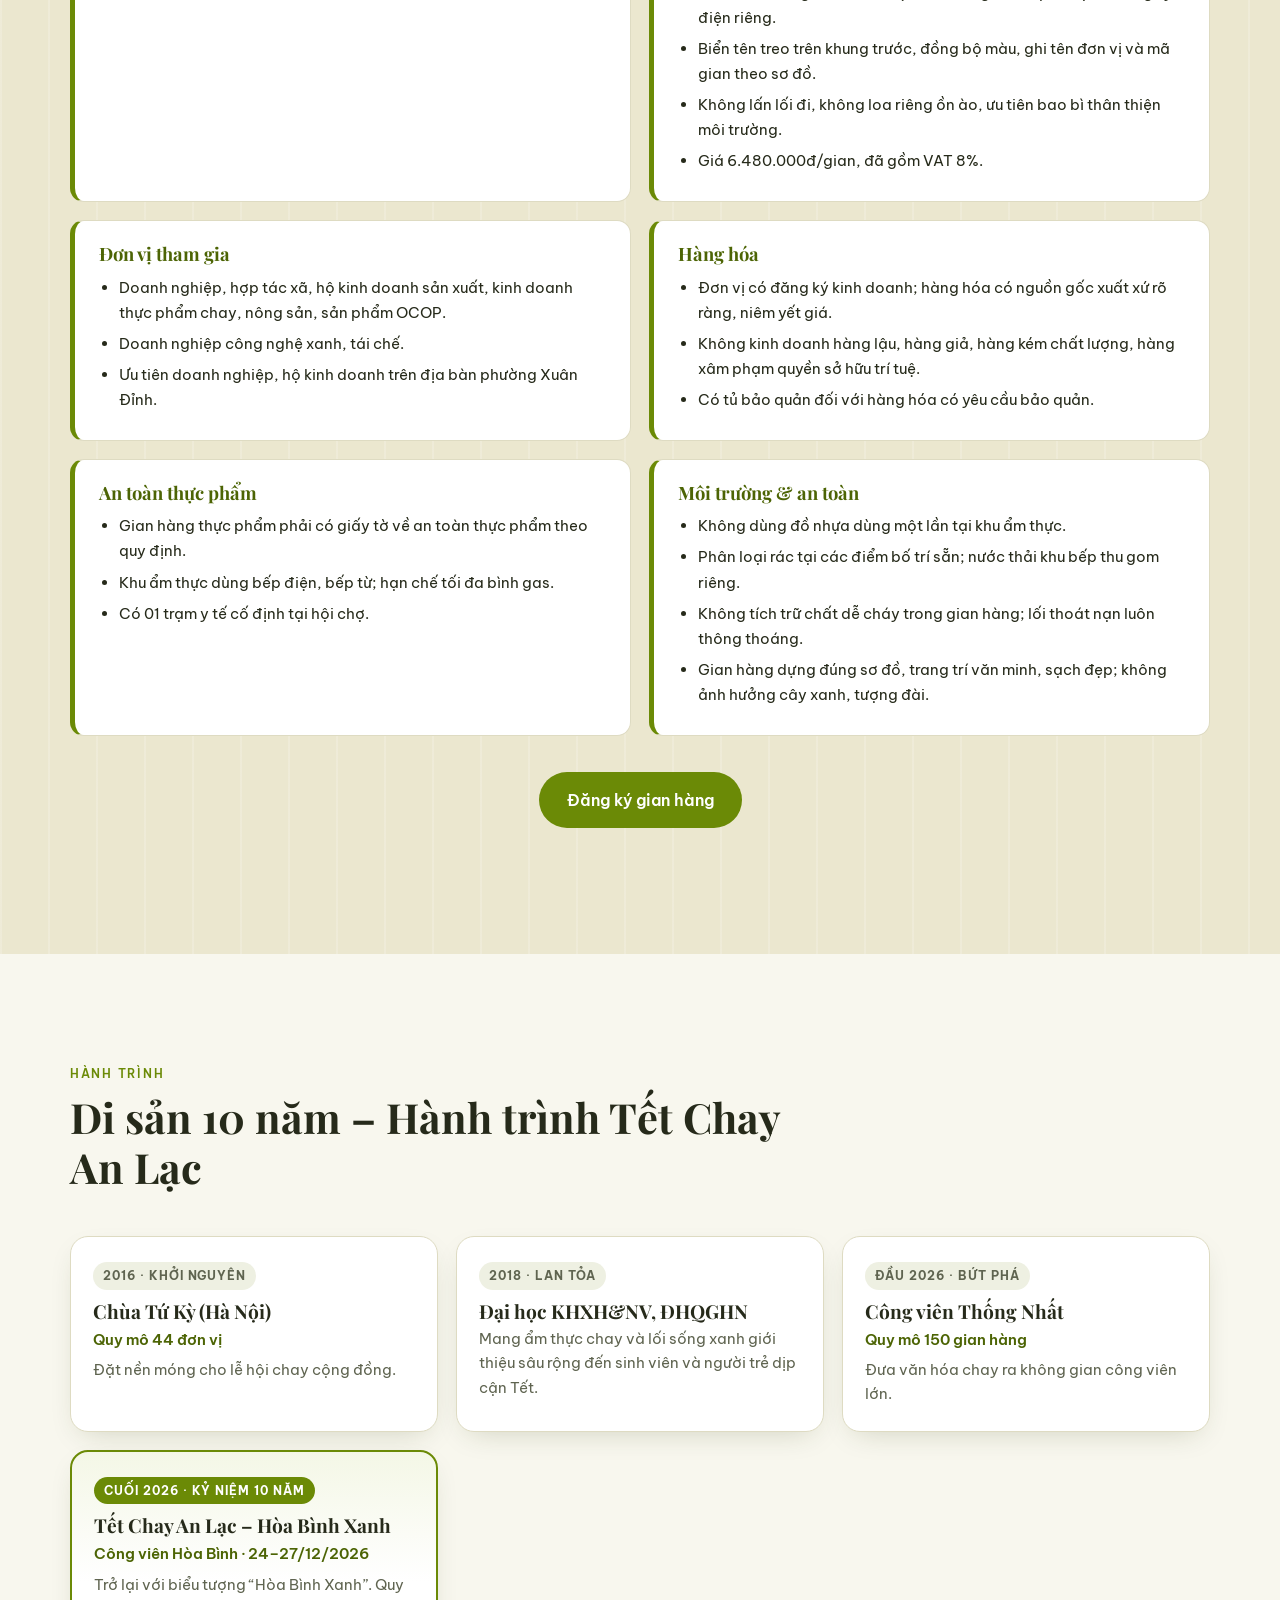
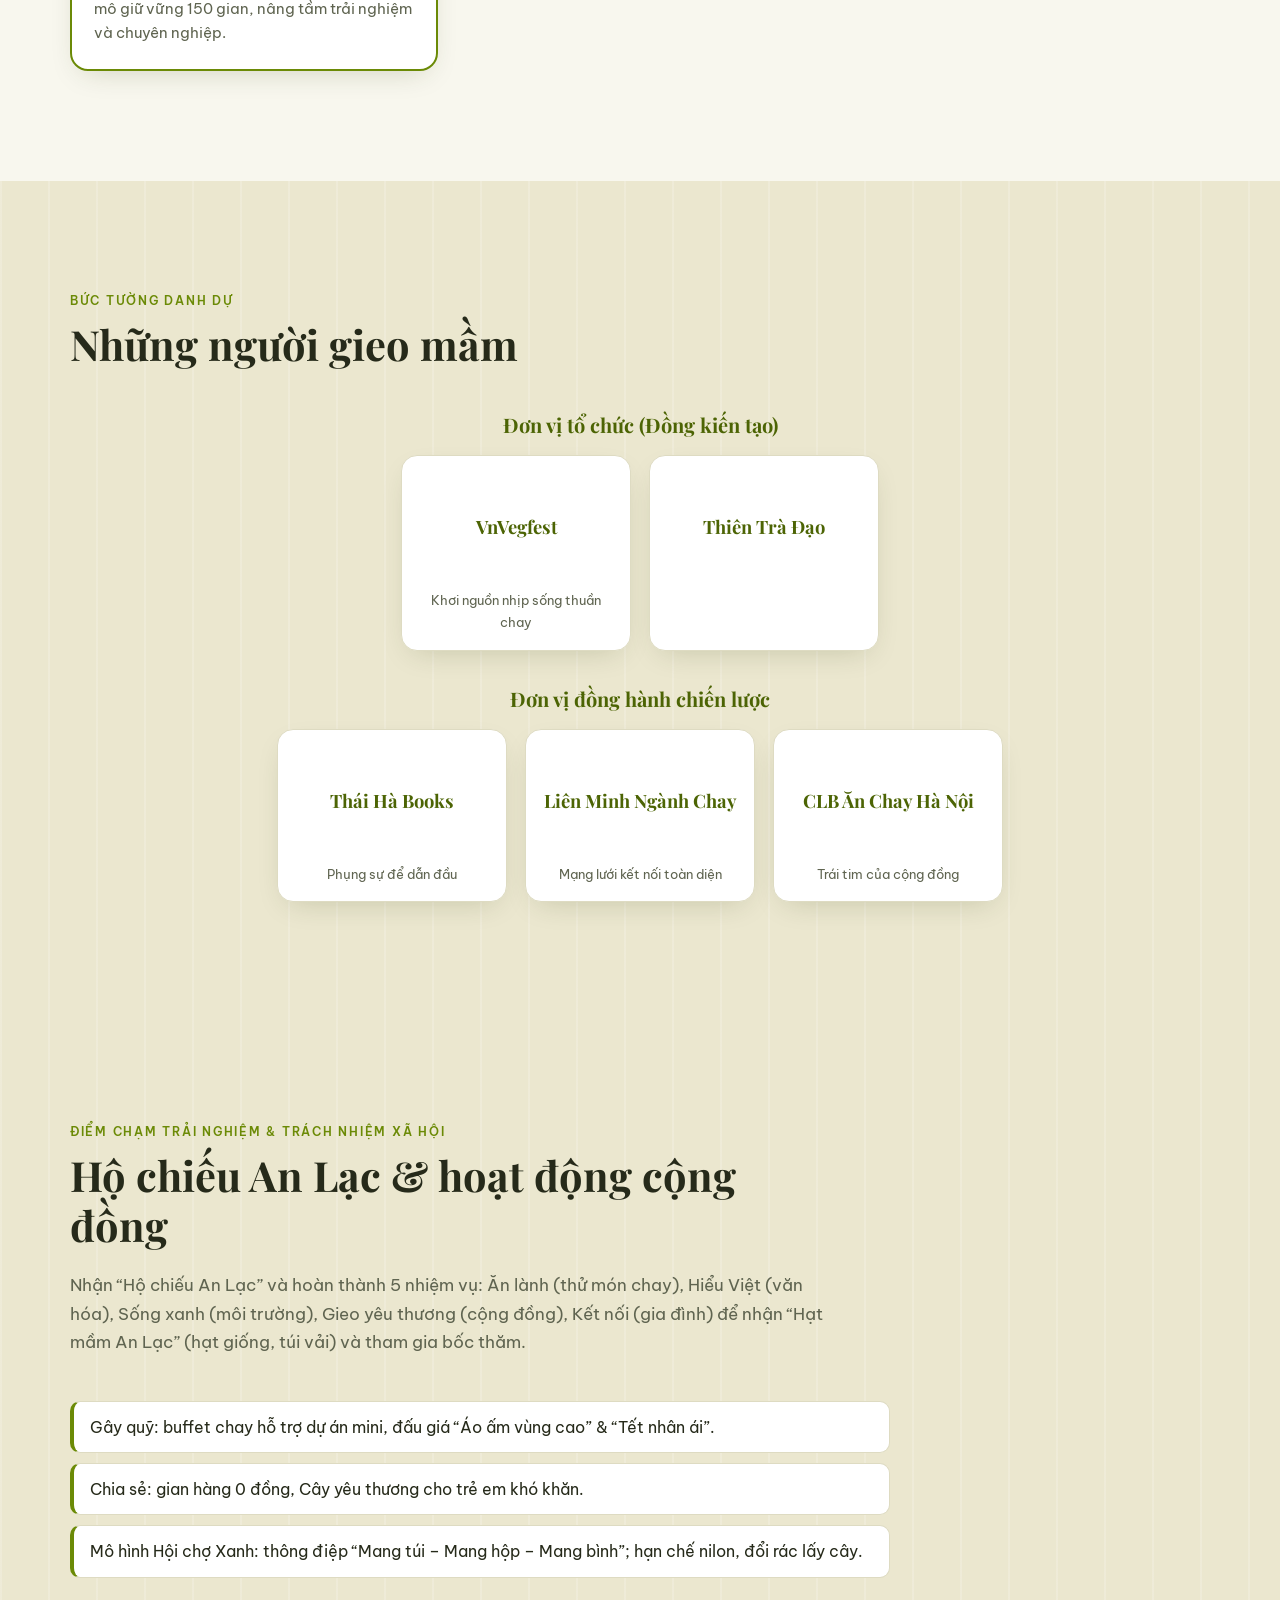
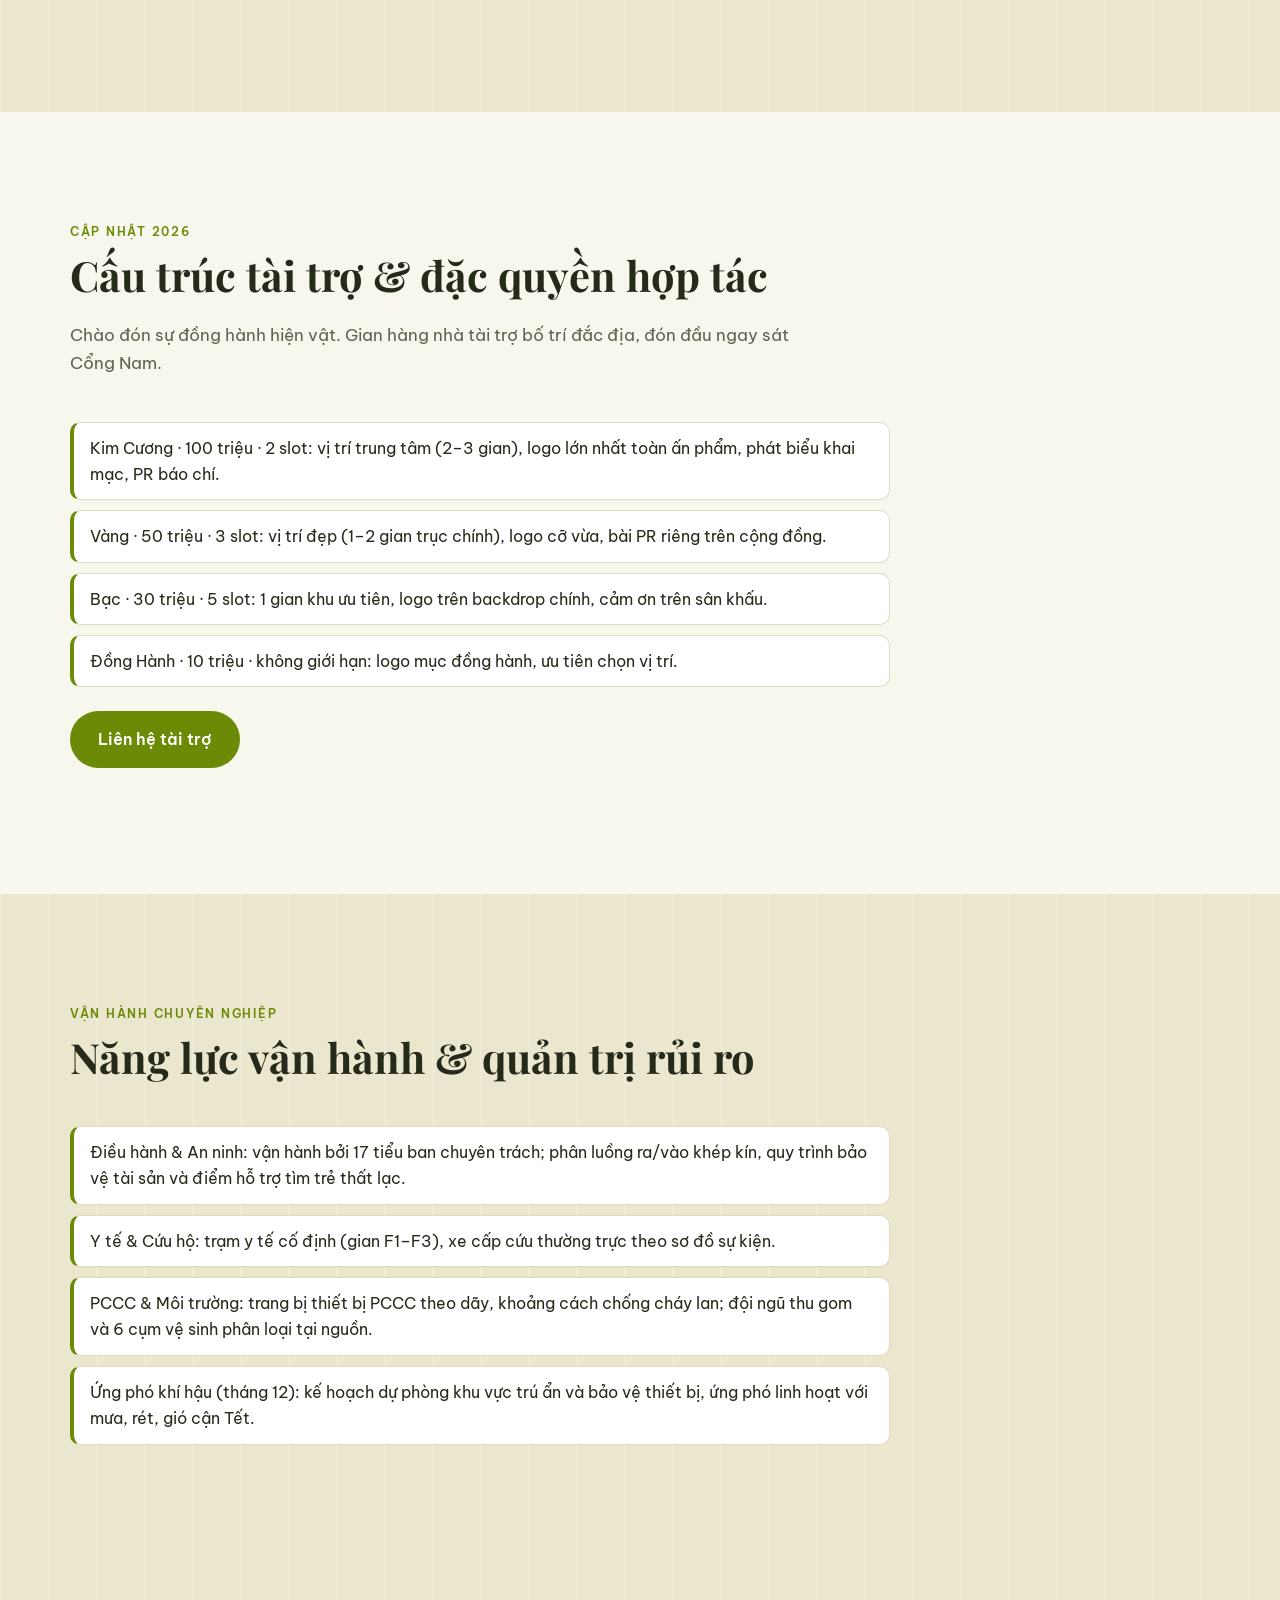
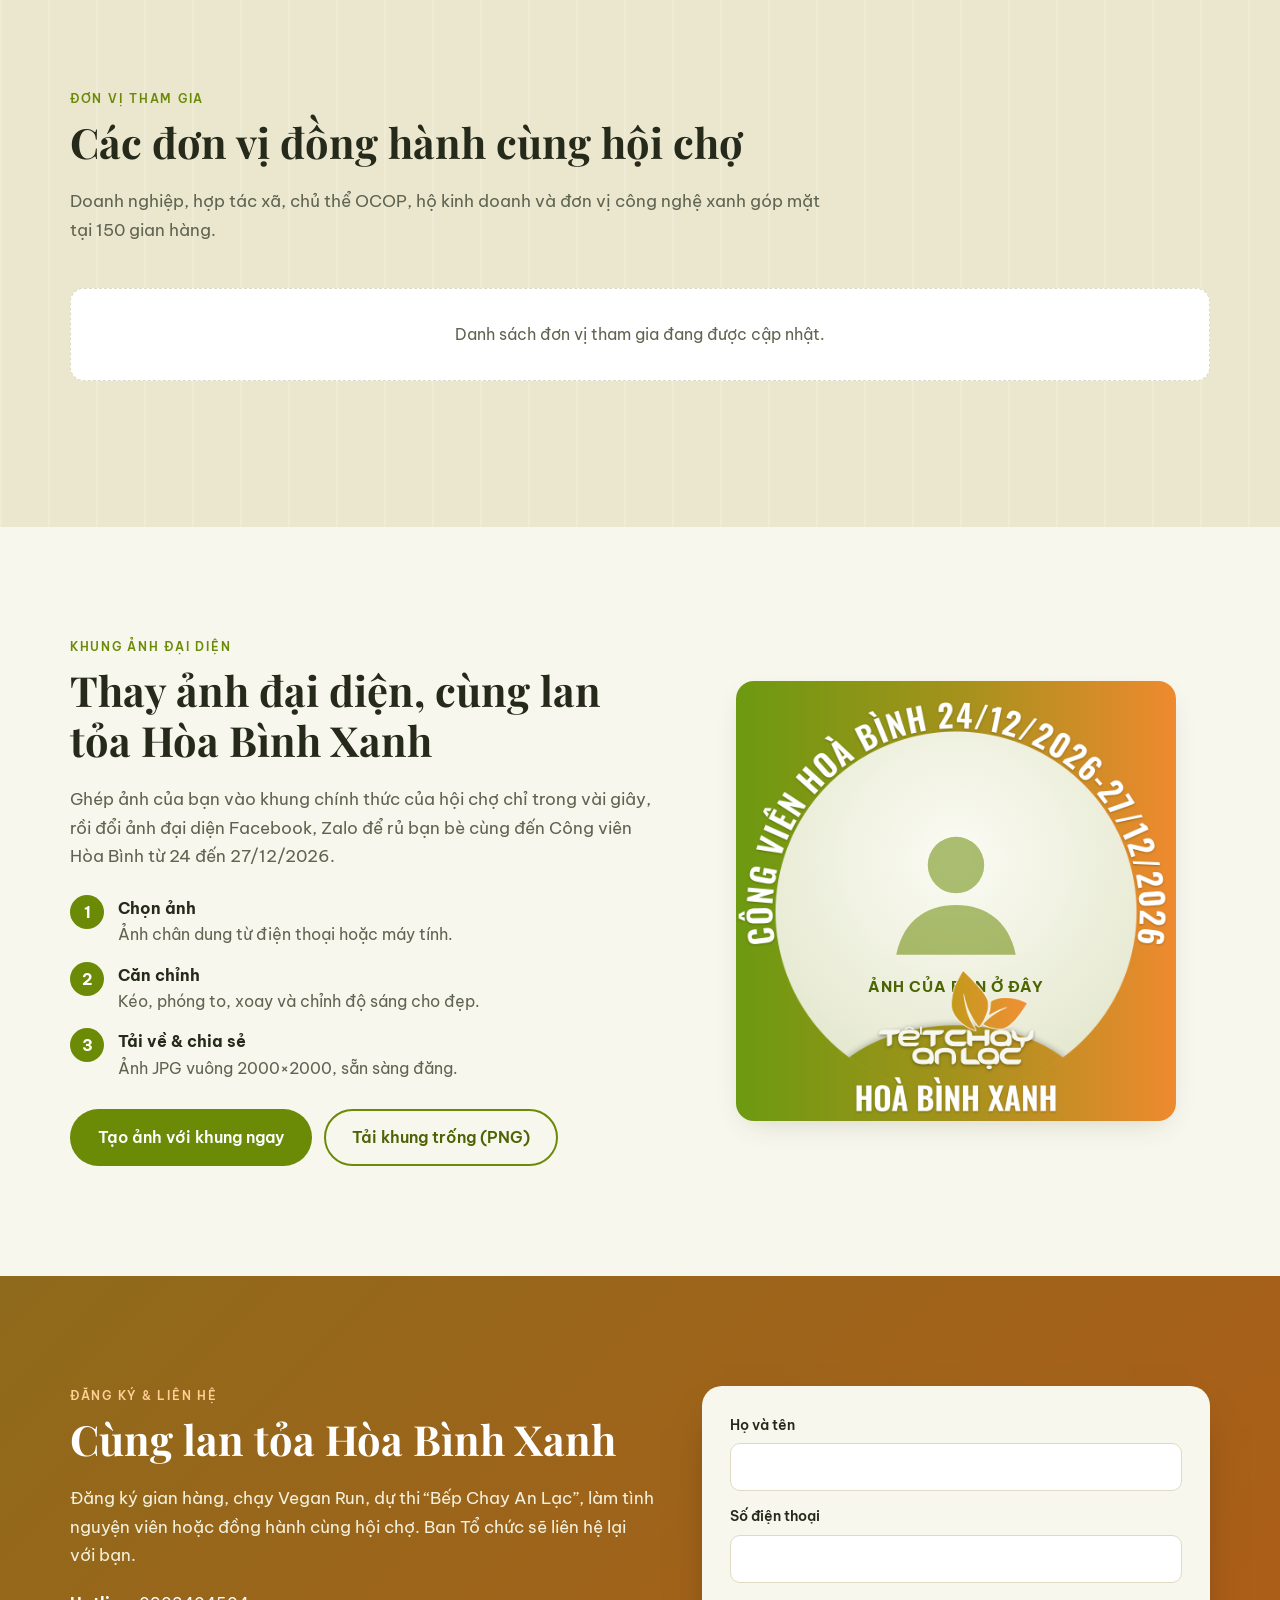
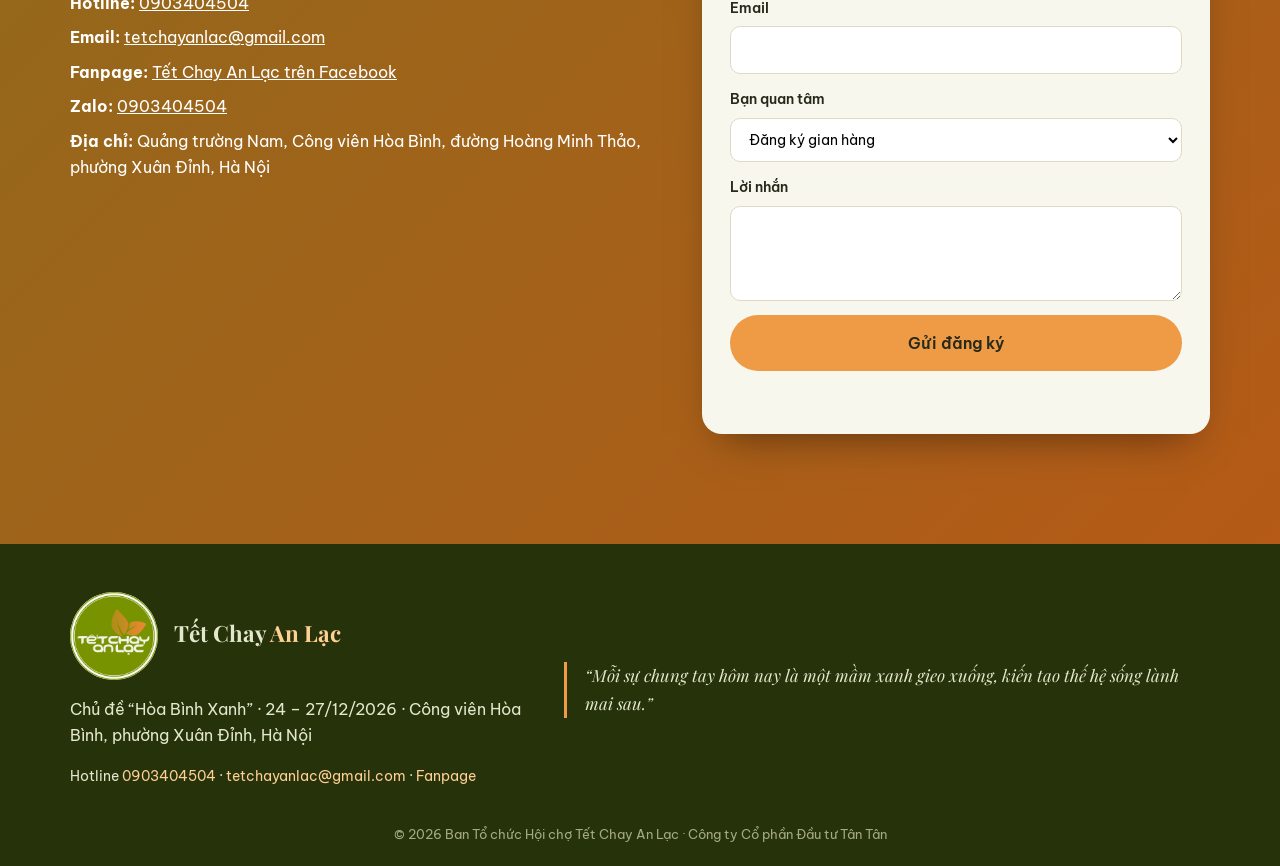
==== commit 999e7931: "Mục "Đơn vị tổ chức & đồng hành": ô logo quản lý trong trang quản trị - Website: bức tường logo theo" ====
--- a/index.html
+++ b/index.html
@@ -14,8 +14,8 @@
   <link rel="preconnect" href="https://fonts.googleapis.com">
   <link rel="preconnect" href="https://fonts.gstatic.com" crossorigin>
   <link href="https://fonts.googleapis.com/css2?family=Be+Vietnam+Pro:wght@300;400;500;600;700&family=Playfair+Display:ital,wght@0,500;0,700;0,800;1,500&display=swap" rel="stylesheet">
-  <link rel="stylesheet" href="styles.css?v=20261124a">
-  <link rel="stylesheet" href="modules.css?v=20261124a">
+  <link rel="stylesheet" href="styles.css?v=20261124b">
+  <link rel="stylesheet" href="modules.css?v=20261124b">
 </head>
 <body>
 
@@ -382,6 +382,18 @@
   </div>
 </section>
 
+<!-- ĐƠN VỊ TỔ CHỨC & ĐỒNG HÀNH (logo quản lý trong trang quản trị) -->
+<section id="dong-hanh" class="section section-tint" hidden>
+  <div class="container">
+    <div class="section-head">
+      <p class="eyebrow">Bức tường danh dự</p>
+      <h2>Đơn vị tổ chức &amp; đồng hành</h2>
+      <p class="lead" hidden></p>
+    </div>
+    <div id="partner-groups"></div>
+  </div>
+</section>
+
 <!-- MỤC TÙY CHỈNH (thêm từ trang quản trị) -->
 <div id="muc-tuy-chinh"></div>
 
@@ -500,7 +512,7 @@
   <p class="copy">© 2026 Ban Tổ chức Hội chợ Tết Chay An Lạc · Công ty Cổ phần Đầu tư Tân Tân</p>
 </footer>
 
-<script src="script.js?v=20261124a"></script>
-<script src="site-data.js?v=20261124a"></script>
+<script src="script.js?v=20261124b"></script>
+<script src="site-data.js?v=20261124b"></script>
 </body>
 </html>
--- a/modules.css
+++ b/modules.css
@@ -283,3 +283,21 @@
 .custom-section .lead p { margin: 0 0 .8em; }
 .custom-list { max-width: 820px; margin: 0 0 24px; padding: 0; list-style: none; display: grid; gap: 10px; }
 .custom-list li { background: #fff; border: 1px solid var(--line); border-left: 4px solid var(--primary); border-radius: 10px; padding: 12px 16px; }
+
+/* Đơn vị tổ chức & đồng hành (logo) */
+.partner-group + .partner-group { margin-top: 36px; }
+.partner-group h3 { text-align: center; font-size: 1.25rem; margin-bottom: 18px; color: var(--primary-dark); }
+.partner-grid { list-style: none; margin: 0; padding: 0; display: flex; flex-wrap: wrap; justify-content: center; gap: 18px; }
+.partner-grid li { width: min(230px, calc(50% - 9px)); }
+.partner { display: flex; flex-direction: column; align-items: center; gap: 8px; height: 100%; padding: 16px 14px; background: #fff; border: 1px solid var(--line); border-radius: 16px; box-shadow: var(--shadow); text-decoration: none; color: var(--ink); transition: transform .2s, border-color .2s; }
+a.partner:hover { transform: translateY(-3px); border-color: var(--primary); }
+.partner-logo { width: 100%; height: 110px; display: grid; place-items: center; }
+.partner-logo img { max-width: 100%; max-height: 110px; object-fit: contain; }
+.partner-name { font-family: var(--serif); font-weight: 700; font-size: 1.15rem; text-align: center; color: var(--primary-dark); line-height: 1.3; }
+.partner-caption { font-weight: 600; font-size: .9rem; text-align: center; }
+.partner-note { font-size: .82rem; color: var(--muted); text-align: center; }
+@media (max-width: 640px) {
+  .partner-logo { height: 84px; }
+  .partner-logo img { max-height: 84px; }
+  .partner { padding: 12px 10px; }
+}
